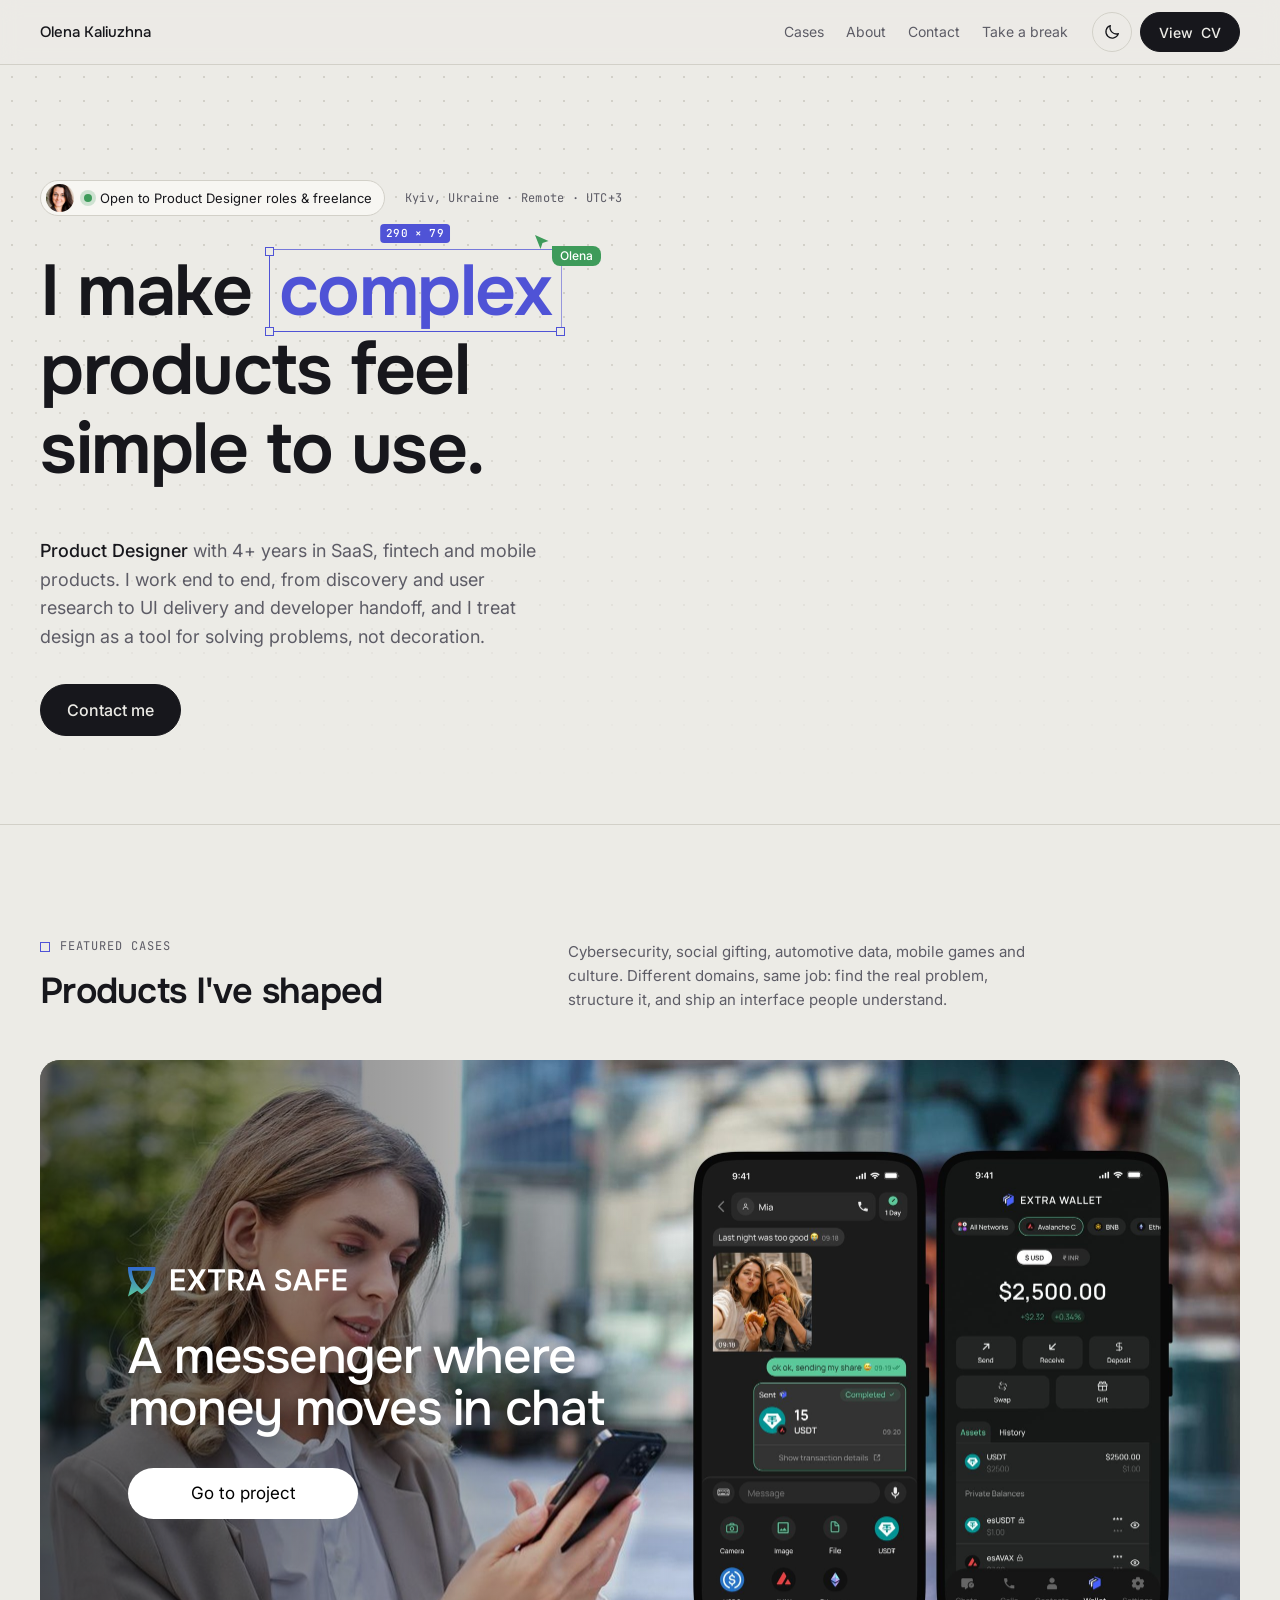
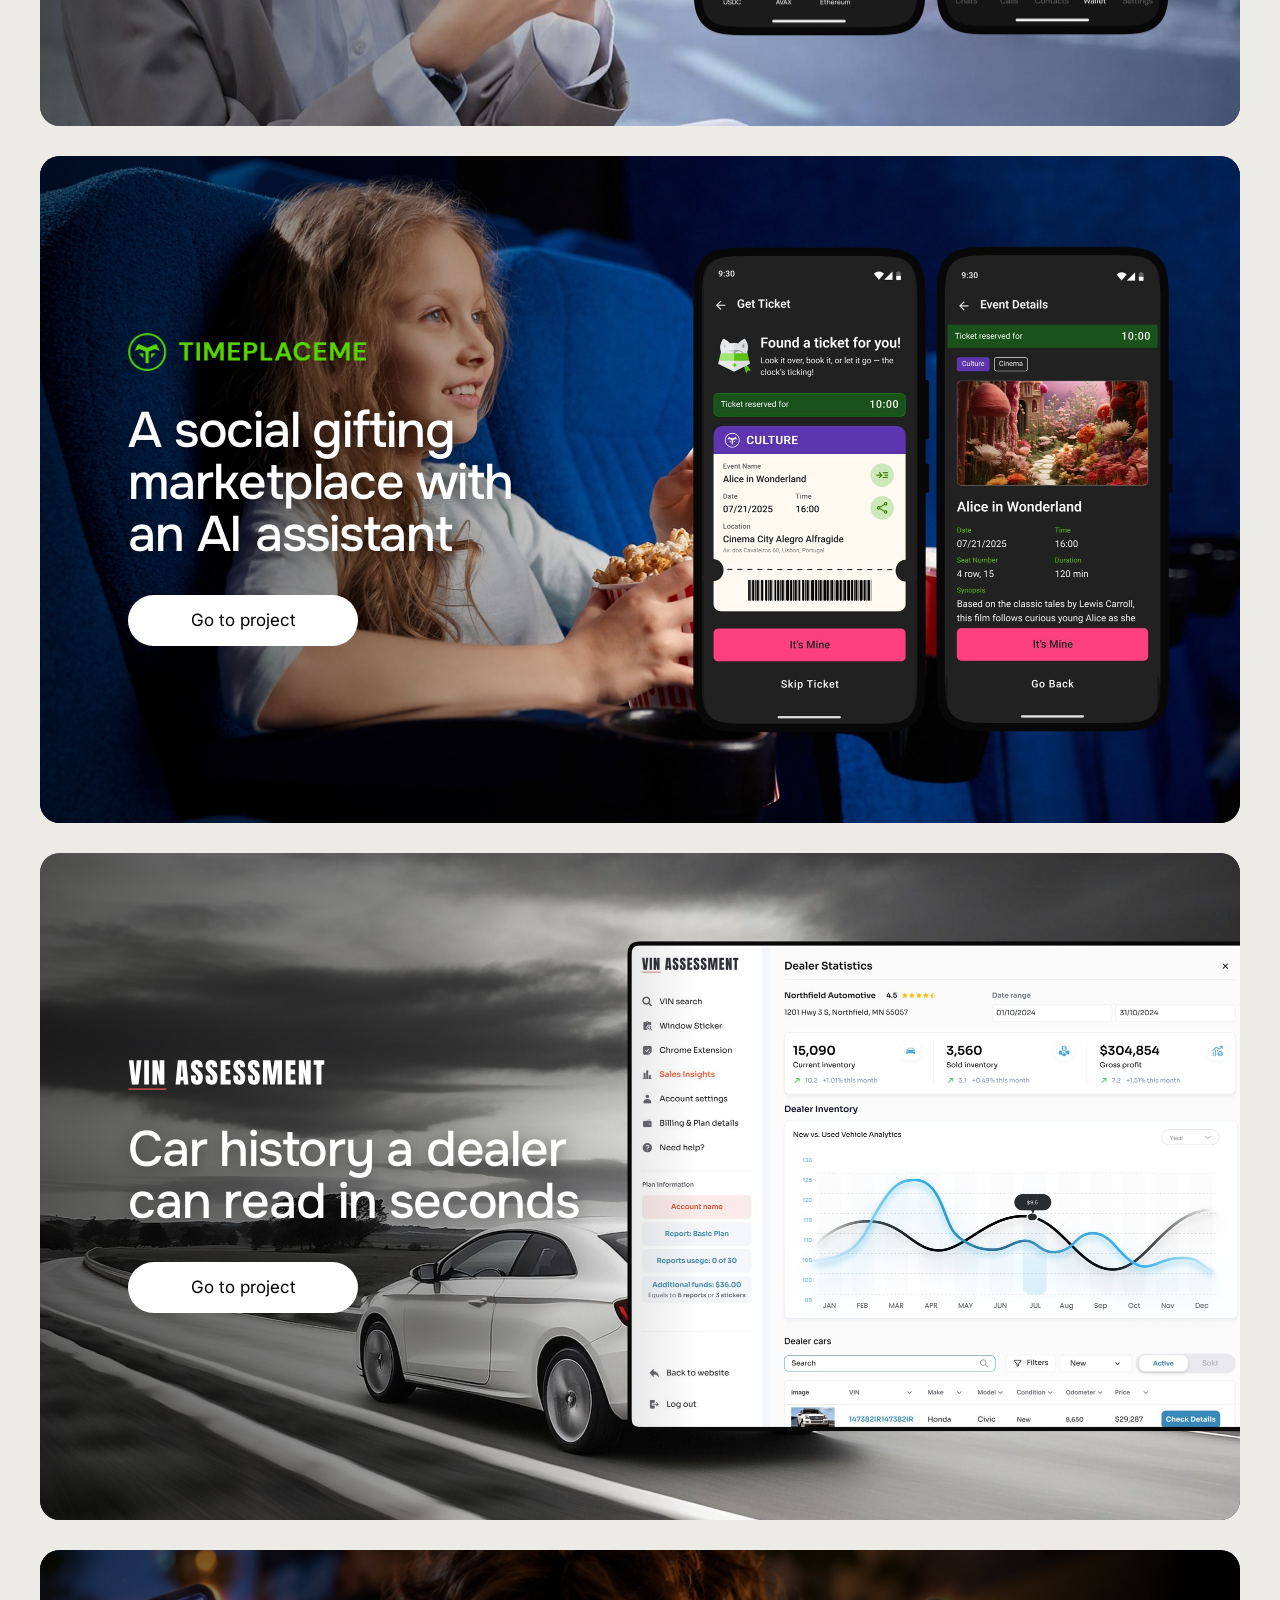
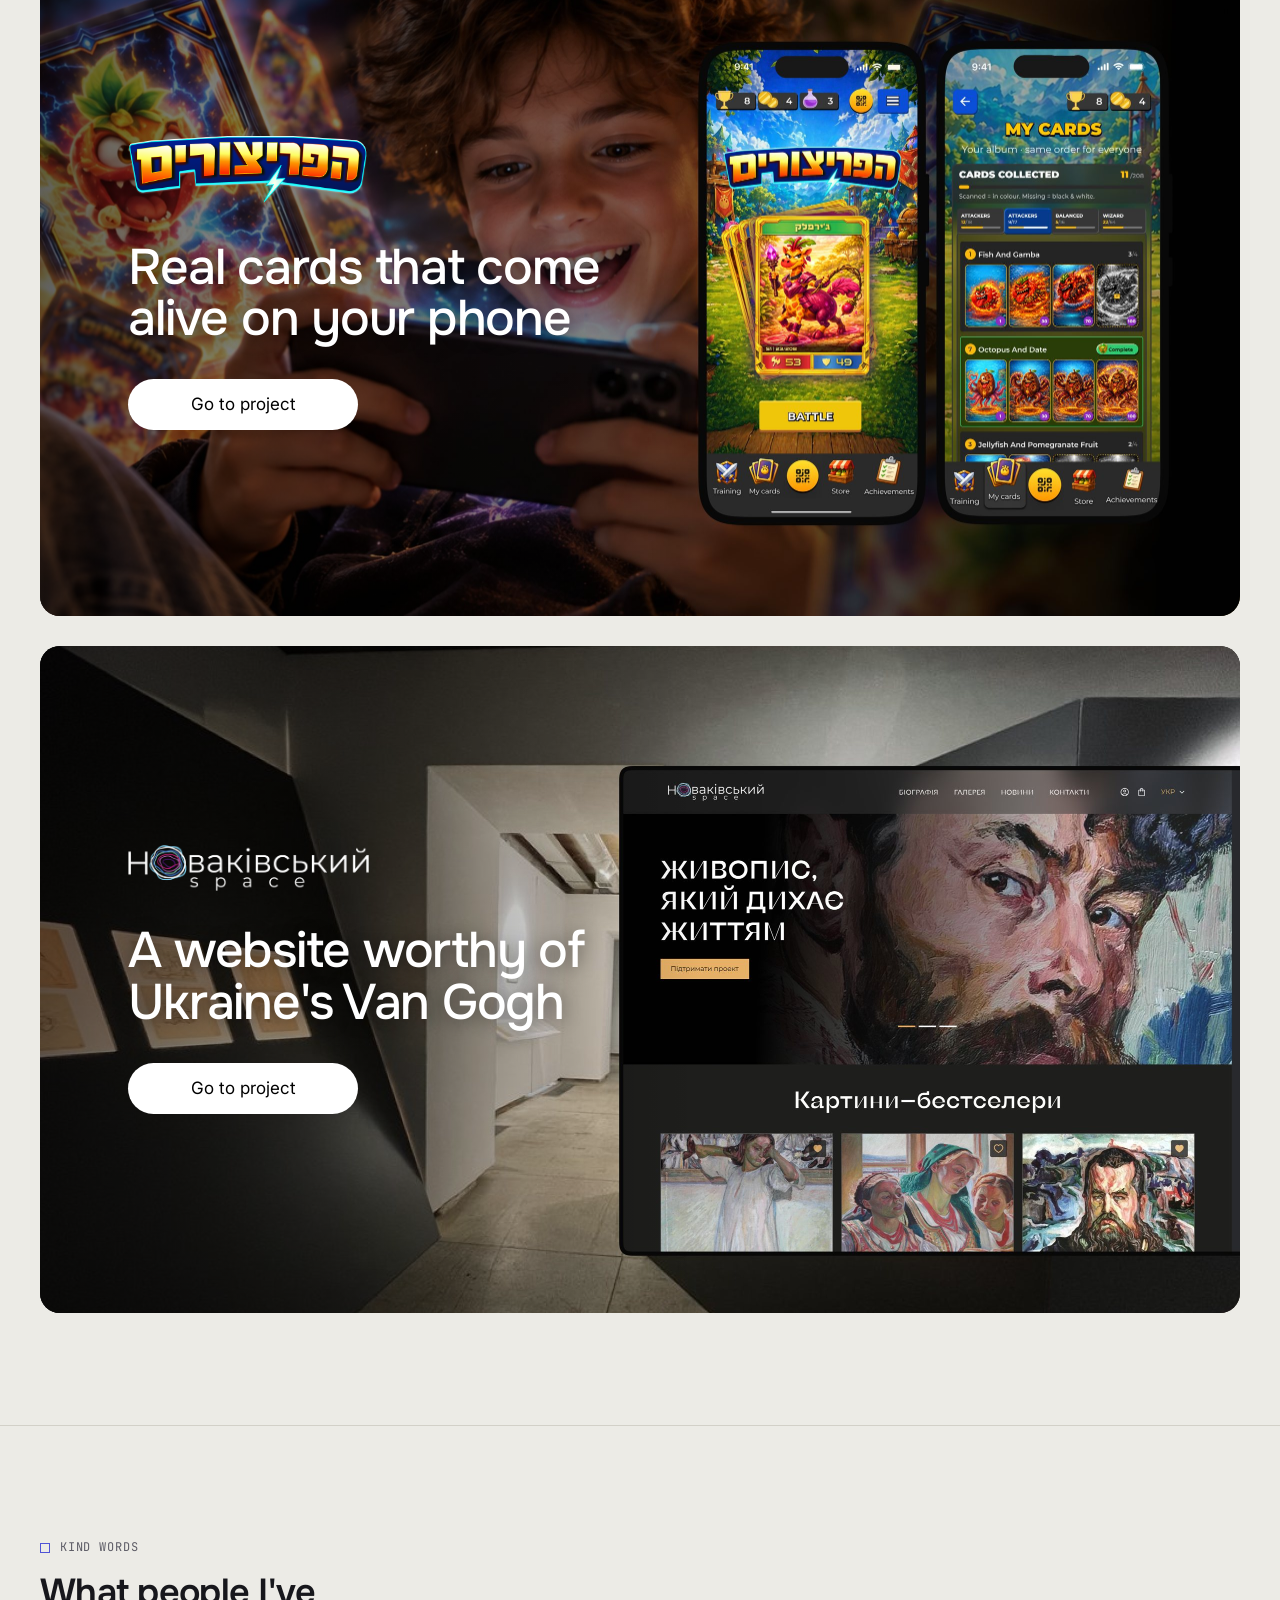
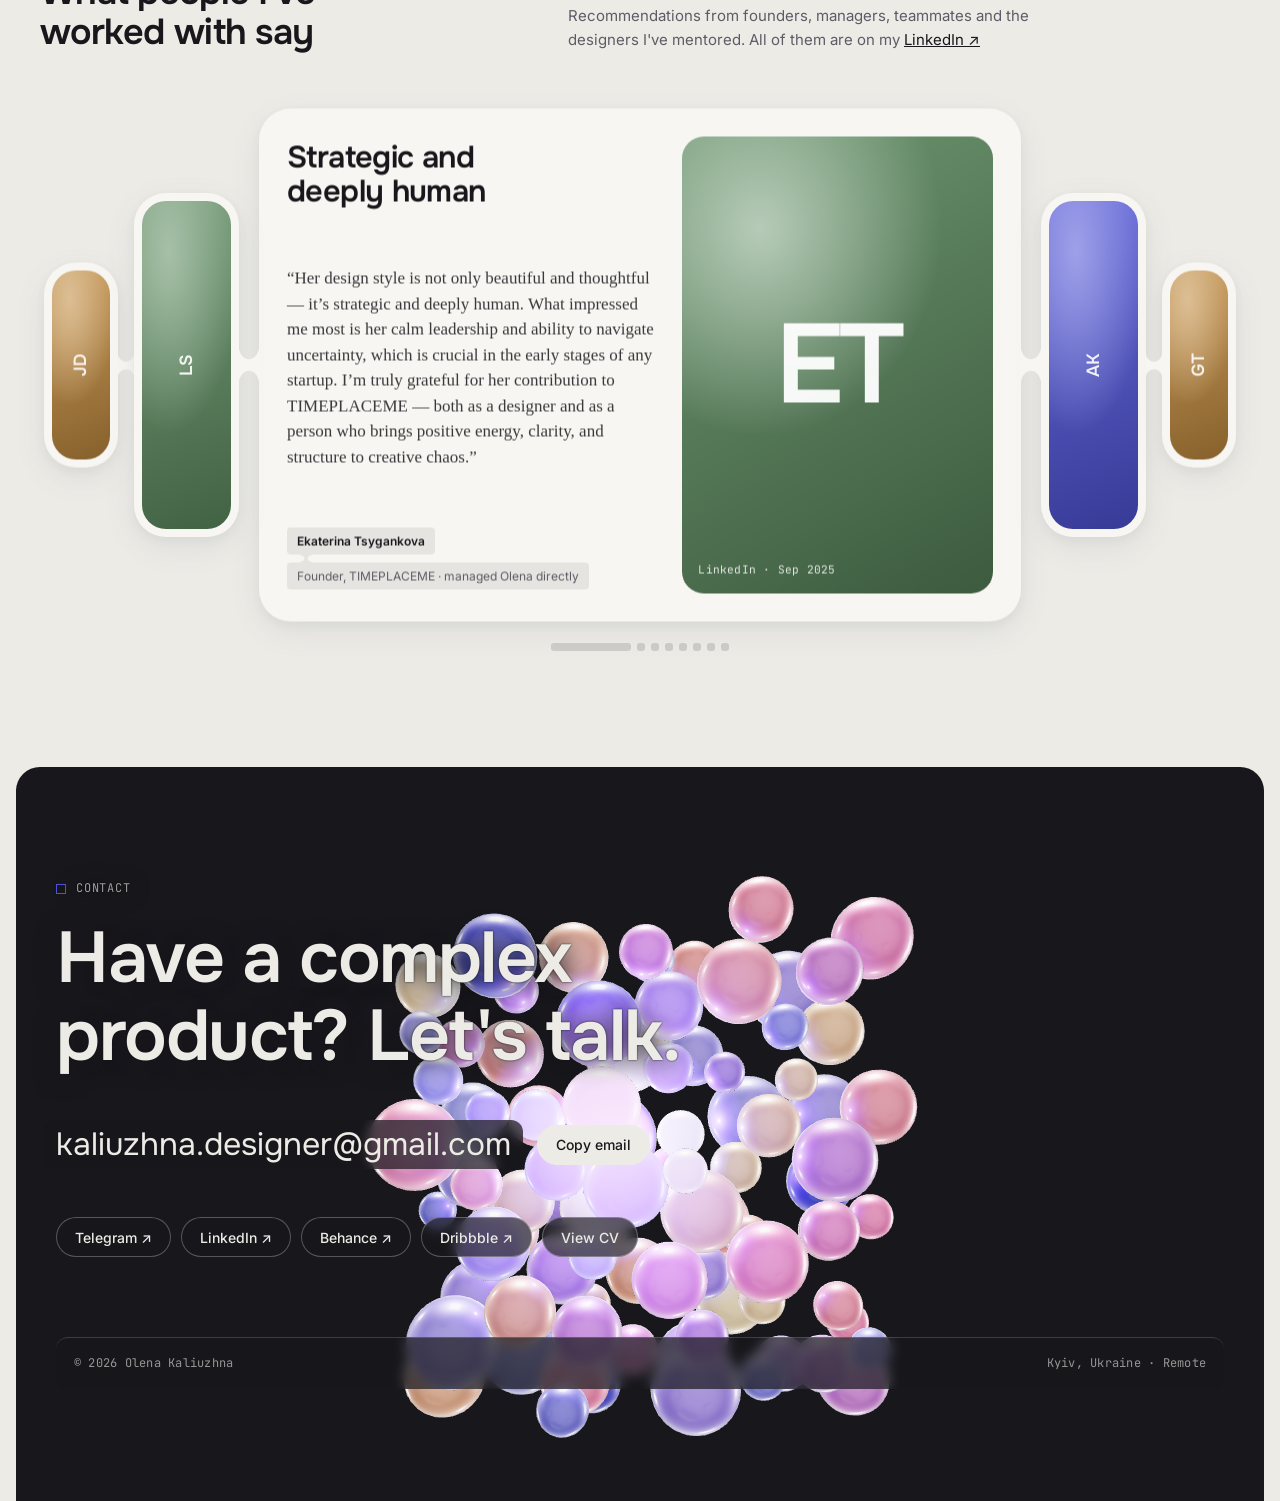
==== index.html @ 94150a2d "Add files via upload" ====
<!doctype html>
<html lang="en">
<head>
<meta charset="utf-8">
<meta name="viewport" content="width=device-width, initial-scale=1, viewport-fit=cover">
<title>Olena Kaliuzhna</title>
<meta name="description" content="Olena Kaliuzhna — Product Designer. SaaS, B2B and AI-driven products. Kyiv / Remote.">
<link rel="preconnect" href="https://fonts.googleapis.com">
<link rel="preconnect" href="https://fonts.gstatic.com" crossorigin>
<link rel="stylesheet" href="https://fonts.googleapis.com/css2?family=Inter:wght@400;500;600&family=Onest:wght@500;600&family=JetBrains+Mono:wght@400;500&display=swap">
<link rel="stylesheet" href="styles.css?v=202610050703">
<script>try{var t=localStorage.getItem('ok-theme');if(t)document.documentElement.setAttribute('data-theme',t);}catch(e){}</script>
</head>
<body>
<header class="nav">
  <div class="wrap">
    <a class="brand" href="#top">Olena Kaliuzhna</a>
    <nav class="nav-links" aria-label="Pages"><a href="cases.html">Cases</a><a href="about.html">About</a><a href="contact.html">Contact</a><a href="break.html">Take a break</a></nav>
    <div class="nav-actions">
      <button class="btn ghost icon-btn theme-btn" id="theme" type="button" aria-label="Switch colour theme">
        <svg class="i-moon" viewBox="0 0 24 24" fill="none" stroke="currentColor" stroke-width="1.7" stroke-linecap="round" stroke-linejoin="round" aria-hidden="true"><path d="M20.5 14.2A8.5 8.5 0 0 1 9.8 3.5a8.5 8.5 0 1 0 10.7 10.7z"/></svg>
        <svg class="i-sun" viewBox="0 0 24 24" fill="none" stroke="currentColor" stroke-width="1.7" stroke-linecap="round" aria-hidden="true"><circle cx="12" cy="12" r="4.2"/><path d="M12 2.5v2M12 19.5v2M2.5 12h2M19.5 12h2M5.3 5.3l1.4 1.4M17.3 17.3l1.4 1.4M5.3 18.7l1.4-1.4M17.3 6.7l1.4-1.4"/></svg>
      </button>
      <button class="btn" type="button" data-cv><span class="cv-label">View</span> CV</button>
    </div>
  </div>
</header>

<main id="top">
  <section class="hero">
    <div class="hero-grid"></div>
    <div class="wrap">
      <div class="hero-meta">
        <span class="status"><img class="ava" src="avatar.jpg" alt="" width="28" height="28"><i></i>Open to Product Designer roles &amp; freelance</span>
        <span class="mono" style="color:var(--muted)">Kyiv, Ukraine · Remote · UTC+3</span>
      </div>
      <h1>I make <span class="sel">complex<span class="box" aria-hidden="true"></span><span class="h" aria-hidden="true"></span><span class="h" aria-hidden="true"></span><span class="h" aria-hidden="true"></span><span class="h" aria-hidden="true"></span><span class="dim" id="dim" aria-hidden="true">320 × 72</span><span class="cursor" aria-hidden="true"><svg viewBox="0 0 16 16"><path d="M1 1l5.5 14 2-6 6-2z"/></svg><span>Olena</span></span></span> products feel simple to use.</h1>
      <div class="hero-lede">
        <p><strong>Product Designer</strong> with 4+ years in SaaS, fintech and mobile products. I work end to end, from discovery and user research to UI delivery and developer handoff, and I treat design as a tool for solving problems, not decoration.</p>
        <div class="hero-cta">
          <button class="btn btn-lg" type="button" data-cc aria-haspopup="dialog" aria-controls="cc">Contact me</button>
        </div>
      </div>
    </div>
  </section>

  <section id="work">
    <div class="wrap">
      <div class="sec-head">
        <div><div class="eyebrow">Featured cases</div><h2 style="margin-top:16px">Products I've shaped</h2></div>
        <p>Cybersecurity, social gifting, automotive data, mobile games and culture. Different domains, same job: find the real problem, structure it, and ship an interface people understand.</p>
      </div>

      <div class="work-grid">
<!--CARDS-->
        <a class="proj" href="case-extra-safe.html" style="--tint:#3169CF" aria-label="Extra Safe: A messenger where money moves in chat. Go to project">
          <div class="proj-bg"><img src="extra-safe-card-bg.jpg" alt="" loading="lazy" width="2400" height="1334"></div>
          <div class="proj-in">
            <div class="proj-logo"><svg viewBox="0 0 124 17" fill="currentColor" xmlns="http://www.w3.org/2000/svg" role="img" aria-label="Extra Safe"><defs><linearGradient id="es-g" x1="7.774" x2="7.774" y1="0" y2="16.747" gradientUnits="userSpaceOnUse"><stop stop-color="#3169CF"/><stop offset="1" stop-color="#5AC59C"/></linearGradient></defs><path fill="url(#es-g)" d="m0 0 .016 1.098c.03 1.784.366 4.853 1.994 8.008-.32 1.23-.647 2.453-.966 3.684Q.528 14.762 0 16.747q2.619-1.661 5.25-3.31c.779.74 1.636 1.402 2.524 1.994 1.472-.974 2.858-2.166 3.949-3.521 3.217-4.004 3.77-8.483 3.809-10.804l.015-1.098H0zm10.04 10.547c-.389.483-.84.919-1.285 1.347-.32.273-.646.538-.966.81-.335-.272-.67-.537-1.005-.81-.444-.428-.895-.864-1.285-1.347C3.124 7.595 2.407 4.33 2.22 2.157h11.092c-.18 2.174-.896 5.438-3.272 8.39"/><path d="M24.338 13.36V1.297h7.844V3.13h-5.66v3.274h5.254v1.832h-5.253v3.292h5.707v1.831zM36.237 1.298l2.656 4.417h.094l2.668-4.417h2.491l-3.716 6.03 3.775 6.031h-2.532l-2.686-4.387h-.094l-2.685 4.387h-2.52l3.81-6.03-3.764-6.03zM45.332 3.13V1.298h9.622V3.13h-3.727v10.23h-2.168V3.13zM56.81 13.36V1.297h4.522q1.39 0 2.332.483.95.483 1.432 1.355.488.865.488 2.02 0 1.16-.494 2.014-.489.848-1.443 1.313-.954.46-2.344.46h-3.221V7.127h2.926q.813 0 1.331-.223.519-.23.766-.666.253-.441.253-1.083t-.253-1.096a1.6 1.6 0 0 0-.771-.695q-.52-.24-1.337-.241h-2.003v10.235zm6.23-5.466 2.986 5.465h-2.438l-2.933-5.465zM69.144 13.36h-2.332l4.246-12.062h2.698l4.252 12.061h-2.332l-3.222-9.587h-.094zm.077-4.73h6.36v1.755h-6.36zM90.265 4.614q-.083-.772-.695-1.202-.606-.43-1.579-.43-.683 0-1.172.207-.489.206-.748.56a1.36 1.36 0 0 0-.265.806q0 .377.171.654.177.276.477.47.3.189.666.319.365.13.736.218l1.13.282q.684.16 1.314.43.636.271 1.136.683.507.412.801.996.295.582.295 1.366 0 1.06-.542 1.867-.541.801-1.566 1.254-1.02.448-2.468.448-1.407 0-2.444-.436-1.03-.435-1.614-1.272-.578-.837-.624-2.038h2.15q.046.63.388 1.049.341.417.89.624.553.206 1.236.206.712 0 1.249-.212.542-.218.848-.6a1.45 1.45 0 0 0 .312-.908q-.006-.471-.277-.777-.27-.312-.76-.518a7.3 7.3 0 0 0-1.13-.377l-1.373-.354q-1.49-.383-2.355-1.16-.86-.783-.86-2.079 0-1.065.577-1.867.584-.8 1.584-1.242 1.002-.448 2.268-.448 1.283 0 2.25.448.971.442 1.525 1.23.554.785.57 1.803zM95.834 13.36h-2.332l4.246-12.062h2.697l4.252 12.061h-2.332l-3.221-9.587h-.094zm.077-4.73h6.36v1.755h-6.36zM106.286 13.36V1.297h7.727V3.13h-5.542v3.274h5.012v1.832h-5.012v5.123zM116.003 13.36V1.297h7.845V3.13h-5.66v3.274h5.253v1.832h-5.253v3.292h5.707v1.831z"/></svg></div>
            <h3>A messenger where money moves in chat</h3>
            <span class="proj-btn">Go to project</span>
          </div>
        </a>
        <a class="proj" href="case-timeplaceme.html" style="--tint:#8BC34A" aria-label="TIMEPLACEME, Inc: A social gifting marketplace with an AI assistant. Go to project">
          <div class="proj-bg"><img src="tpm-card-bg-v2.jpg" alt="" loading="lazy" width="2400" height="1334"></div>
          <div class="proj-in">
            <div class="proj-logo"><img src="timeplaceme.png" alt="TIMEPLACEME, Inc" class="proj-logo-img"></div>
            <h3>A social gifting marketplace with an AI assistant</h3>
            <span class="proj-btn">Go to project</span>
          </div>
        </a>
        <a class="proj" href="case-vinassessment.html" style="--tint:#EA5557" aria-label="VinAssessment: Car history a dealer can read in seconds. Go to project">
          <div class="proj-bg"><img src="vin-card-bg.jpg" alt="" loading="lazy" width="2400" height="1334"></div>
          <div class="proj-in">
            <div class="proj-logo"><svg viewBox="0 0 223 34" fill="currentColor" xmlns="http://www.w3.org/2000/svg" role="img" aria-label="VinAssessment"><path d="M1 33L43 33" stroke="#EA5557" stroke-width="1.5" stroke-linecap="round" fill="none"/><path d="M4.4 27.8L1 0.2H6.2L8.3 19L10 0.2H15.3L11.9 27.8H4.4Z"/><path d="M18.4 27.8V0.3H23.7V27.8H18.4Z"/><path d="M27.7 27.8V0.3H33.3L35.8 13.4V0.3H41.2V27.8H35.8L33 14V27.8H27.7Z"/><path d="M53.9 27.8L56.5 0.3H65.9L68.5 27.8H63.3L62.9 23.3H59.6L59.2 27.8H53.9ZM59.9 18.9H62.4L61.2 4.9H61L59.9 18.9Z"/><path d="M78.4 28C75.9 28 74.1 27.4 73 26.1C71.9 24.9 71.3 22.9 71.3 20.2V17.5H76.8V20.9C76.8 21.5 76.9 22 77.1 22.4C77.3 22.8 77.6 22.9 78.1 22.9C78.6 22.9 78.9 22.8 79.1 22.5C79.3 22.2 79.4 21.7 79.4 21.1C79.4 20.2 79.3 19.5 79.2 19C79 18.4 78.7 17.8 78.3 17.3C77.9 16.8 77.3 16.2 76.6 15.5L74.1 13.2C72.3 11.4 71.3 9.4 71.3 7.2C71.3 4.9 71.9 3.1 73 1.8C74.1 0.6 75.6 0 77.7 0C80.2 0 82 0.7 83.1 2C84.1 3.4 84.7 5.4 84.7 8.1H79.1V6.3C79.1 5.9 79 5.6 78.7 5.4C78.5 5.2 78.2 5.1 77.9 5.1C77.4 5.1 77.1 5.2 76.9 5.4C76.7 5.7 76.6 6 76.6 6.4C76.6 6.8 76.7 7.2 76.9 7.6C77.1 8.1 77.5 8.6 78.2 9.2L81.3 12.2C82 12.8 82.6 13.5 83.1 14.1C83.6 14.8 84 15.6 84.4 16.5C84.7 17.4 84.8 18.5 84.8 19.7C84.8 22.3 84.4 24.3 83.4 25.8C82.5 27.3 80.8 28 78.4 28Z"/><path d="M95 28C92.5 28 90.7 27.4 89.5 26.1C88.4 24.9 87.9 22.9 87.9 20.2V17.5H93.3V20.9C93.3 21.5 93.4 22 93.6 22.4C93.8 22.8 94.1 22.9 94.6 22.9C95.1 22.9 95.5 22.8 95.7 22.5C95.9 22.2 96 21.7 96 21.1C96 20.2 95.9 19.5 95.7 19C95.5 18.4 95.2 17.8 94.8 17.3C94.4 16.8 93.9 16.2 93.1 15.5L90.7 13.2C88.8 11.4 87.9 9.4 87.9 7.2C87.9 4.9 88.4 3.1 89.5 1.8C90.6 0.6 92.2 0 94.2 0C96.8 0 98.6 0.7 99.6 2C100.7 3.4 101.2 5.4 101.2 8.1H95.6V6.3C95.6 5.9 95.5 5.6 95.3 5.4C95.1 5.2 94.8 5.1 94.4 5.1C94 5.1 93.7 5.2 93.5 5.4C93.3 5.7 93.2 6 93.2 6.4C93.2 6.8 93.3 7.2 93.5 7.6C93.7 8.1 94.1 8.6 94.7 9.2L97.9 12.2C98.5 12.8 99.1 13.5 99.6 14.1C100.2 14.8 100.6 15.6 100.9 16.5C101.2 17.4 101.4 18.5 101.4 19.7C101.4 22.3 100.9 24.3 100 25.8C99 27.3 97.3 28 95 28Z"/><path d="M105 27.8V0.3H116V5.6H110.6V10.9H115.8V16.1H110.6V22.4H116.4V27.8H105Z"/><path d="M126.5 28C124 28 122.1 27.4 121 26.1C119.9 24.9 119.4 22.9 119.4 20.2V17.5H124.8V20.9C124.8 21.5 124.9 22 125.1 22.4C125.3 22.8 125.6 22.9 126.1 22.9C126.6 22.9 127 22.8 127.1 22.5C127.3 22.2 127.4 21.7 127.4 21.1C127.4 20.2 127.4 19.5 127.2 19C127 18.4 126.7 17.8 126.3 17.3C125.9 16.8 125.3 16.2 124.6 15.5L122.1 13.2C120.3 11.4 119.4 9.4 119.4 7.2C119.4 4.9 119.9 3.1 121 1.8C122.1 0.6 123.7 0 125.7 0C128.3 0 130 0.7 131.1 2C132.2 3.4 132.7 5.4 132.7 8.1H127.1V6.3C127.1 5.9 127 5.6 126.8 5.4C126.6 5.2 126.3 5.1 125.9 5.1C125.5 5.1 125.1 5.2 124.9 5.4C124.7 5.7 124.6 6 124.6 6.4C124.6 6.8 124.7 7.2 125 7.6C125.2 8.1 125.6 8.6 126.2 9.2L129.4 12.2C130 12.8 130.6 13.5 131.1 14.1C131.6 14.8 132.1 15.6 132.4 16.5C132.7 17.4 132.9 18.5 132.9 19.7C132.9 22.3 132.4 24.3 131.4 25.8C130.5 27.3 128.8 28 126.5 28Z"/><path d="M143 28C140.5 28 138.7 27.4 137.6 26.1C136.5 24.9 135.9 22.9 135.9 20.2V17.5H141.4V20.9C141.4 21.5 141.4 22 141.6 22.4C141.8 22.8 142.2 22.9 142.7 22.9C143.2 22.9 143.5 22.8 143.7 22.5C143.9 22.2 144 21.7 144 21.1C144 20.2 143.9 19.5 143.7 19C143.6 18.4 143.3 17.8 142.9 17.3C142.4 16.8 141.9 16.2 141.2 15.5L138.7 13.2C136.8 11.4 135.9 9.4 135.9 7.2C135.9 4.9 136.5 3.1 137.5 1.8C138.6 0.6 140.2 0 142.3 0C144.8 0 146.6 0.7 147.6 2C148.7 3.4 149.2 5.4 149.2 8.1H143.6V6.3C143.6 5.9 143.5 5.6 143.3 5.4C143.1 5.2 142.8 5.1 142.4 5.1C142 5.1 141.7 5.2 141.5 5.4C141.3 5.7 141.2 6 141.2 6.4C141.2 6.8 141.3 7.2 141.5 7.6C141.7 8.1 142.1 8.6 142.7 9.2L145.9 12.2C146.5 12.8 147.1 13.5 147.7 14.1C148.2 14.8 148.6 15.6 148.9 16.5C149.3 17.4 149.4 18.5 149.4 19.7C149.4 22.3 148.9 24.3 148 25.8C147 27.3 145.4 28 143 28Z"/><path d="M153 27.8V0.3H161.4L163.7 17L166 0.3H174.5V27.8H169.4V7.9L166.3 27.8H161.3L158 7.9V27.8H153Z"/><path d="M178.7 27.8V0.3H189.7V5.6H184.3V10.9H189.4V16.1H184.3V22.4H190V27.8H178.7Z"/><path d="M193.6 27.8V0.3H199.3L201.8 13.4V0.3H207.1V27.8H201.7L199 14V27.8H193.6Z"/><path d="M213.7 27.8V5.5H210.4V0.3H222.4V5.5H219.2V27.8H213.7Z"/></svg></div>
            <h3>Car history a dealer can read in seconds</h3>
            <span class="proj-btn">Go to project</span>
          </div>
        </a>
        <a class="proj" href="case-fruit-fight.html" style="--tint:#F5B800" aria-label="Fruit Fight: Real cards that come alive on your phone. Go to project">
          <div class="proj-bg"><img src="ff-card-bg-v2.jpg" alt="" loading="lazy" width="2400" height="1334"></div>
          <div class="proj-in">
            <div class="proj-logo"><img src="fruit-fight.png" alt="Fruit Fight" class="proj-logo-img"></div>
            <h3>Real cards that come alive on your phone</h3>
            <span class="proj-btn">Go to project</span>
          </div>
        </a>
        <a class="proj" href="case-novakivsky.html" style="--tint:#B08D57" aria-label="Novakivsky Art Gallery: A website worthy of Ukraine&#x27;s Van Gogh. Go to project">
          <div class="proj-bg"><img src="nv-card-bg.jpg" alt="" loading="lazy" width="2400" height="1334"></div>
          <div class="proj-in">
            <div class="proj-logo"><img src="novakivsky.png" alt="Novakivsky Art Gallery" class="proj-logo-img"></div>
            <h3>A website worthy of Ukraine&#x27;s Van Gogh</h3>
            <span class="proj-btn">Go to project</span>
          </div>
        </a>
        <!--/CARDS-->
      </div>
    </div>
  </section>

  <section id="kind-words" class="tm-section">
    <div class="wrap">
      <div class="sec-head">
        <div><div class="eyebrow">Kind words</div><h2 style="margin-top:16px">What people I've worked with say</h2></div>
        <p>Recommendations from founders, managers, teammates and the designers I've mentored. All of them are on my <a href="https://www.linkedin.com/in/kaliuzhnaolena/details/recommendations/" target="_blank" rel="noopener">LinkedIn ↗</a></p>
      </div>
    </div>
    <div class="tm" role="region" aria-roledescription="carousel" aria-label="Recommendations" tabindex="0">
      <div class="tm-stage" aria-live="polite">
        <div class="tm-card tone-sage" data-i="0" role="group" aria-roledescription="slide" aria-label="1 of 8: Ekaterina Tsygankova">
          <svg class="tm-neck" viewBox="0 0 20 37.3338" preserveAspectRatio="none" aria-hidden="true"><path d="M0 0C0 0 1.2422 13.5759 10 13.5759C18.7578 13.5759 20 0 20 0V37.3338C20 37.3338 18.7578 23.7578 10 23.7578C1.2422 23.7578 0 37.3338 0 37.3338V0Z"/></svg>
          <div class="tm-clip">
            <div class="tm-peek" aria-hidden="true"><span>ET</span></div>
            <div class="tm-full">
              <div class="tm-text">
                <h3>Strategic and deeply human</h3>
                <blockquote><p>“Her design style is not only beautiful and thoughtful — it’s strategic and deeply human. What impressed me most is her calm leadership and ability to navigate uncertainty, which is crucial in the early stages of any startup. I’m truly grateful for her contribution to TIMEPLACEME — both as a designer and as a person who brings positive energy, clarity, and structure to creative chaos.”</p></blockquote>
                <div class="tm-who"><span class="tm-pill tm-name">Ekaterina Tsygankova</span><svg class="tm-link" viewBox="0 -2 14 12" aria-hidden="true"><path d="M0 -2 V0 C0 0 5.09091 0.49688 5.09091 4 C5.09091 7.50312 0 8 0 8 V10 H14 V8 C14 8 8.90909 7.50312 8.90909 4 C8.90909 0.49688 14 0 14 0 V-2 Z"/></svg><span class="tm-pill tm-role">Founder, TIMEPLACEME · managed Olena directly</span></div>
              </div>
              <div class="tm-photo" aria-hidden="true"><span class="tm-ini">ET</span><span class="tm-meta mono">LinkedIn · Sep 2025</span></div>
            </div>
          </div>
        </div>
        <div class="tm-card tone-accent" data-i="1" role="group" aria-roledescription="slide" aria-label="2 of 8: Andriy Kondzolko">
          <svg class="tm-neck" viewBox="0 0 20 37.3338" preserveAspectRatio="none" aria-hidden="true"><path d="M0 0C0 0 1.2422 13.5759 10 13.5759C18.7578 13.5759 20 0 20 0V37.3338C20 37.3338 18.7578 23.7578 10 23.7578C1.2422 23.7578 0 37.3338 0 37.3338V0Z"/></svg>
          <div class="tm-clip">
            <div class="tm-peek" aria-hidden="true"><span>AK</span></div>
            <div class="tm-full">
              <div class="tm-text">
                <h3>Effective solutions to every challenge</h3>
                <blockquote><p>“Throughout our collaboration, I never once felt that her lack of experience held us back — on the contrary, she always found effective solutions to every challenge we faced. Her mastery of Figma was impressive. She will not only elevate your project to a new level but also bring kindness, care, and genuine inspiration into your workflow.”</p></blockquote>
                <div class="tm-who"><span class="tm-pill tm-name">Andriy Kondzolko</span><svg class="tm-link" viewBox="0 -2 14 12" aria-hidden="true"><path d="M0 -2 V0 C0 0 5.09091 0.49688 5.09091 4 C5.09091 7.50312 0 8 0 8 V10 H14 V8 C14 8 8.90909 7.50312 8.90909 4 C8.90909 0.49688 14 0 14 0 V-2 Z"/></svg><span class="tm-pill tm-role">CTO, VinAssessment · managed Olena directly</span></div>
              </div>
              <div class="tm-photo" aria-hidden="true"><span class="tm-ini">AK</span><span class="tm-meta mono">LinkedIn · May 2025</span></div>
            </div>
          </div>
        </div>
        <div class="tm-card tone-sand" data-i="2" role="group" aria-roledescription="slide" aria-label="3 of 8: Giorgi Tediashvili">
          <svg class="tm-neck" viewBox="0 0 20 37.3338" preserveAspectRatio="none" aria-hidden="true"><path d="M0 0C0 0 1.2422 13.5759 10 13.5759C18.7578 13.5759 20 0 20 0V37.3338C20 37.3338 18.7578 23.7578 10 23.7578C1.2422 23.7578 0 37.3338 0 37.3338V0Z"/></svg>
          <div class="tm-clip">
            <div class="tm-peek" aria-hidden="true"><span>GT</span></div>
            <div class="tm-full">
              <div class="tm-text">
                <h3>Creativity, structure and reliability</h3>
                <blockquote><p>“Lena is one of those rare professionals who combines creativity, structure, and reliability in her work. What stands out most is her ability to approach tasks from a product perspective, focusing not only on visuals but also on usability and real user needs.”</p></blockquote>
                <div class="tm-who"><span class="tm-pill tm-name">Giorgi Tediashvili</span><svg class="tm-link" viewBox="0 -2 14 12" aria-hidden="true"><path d="M0 -2 V0 C0 0 5.09091 0.49688 5.09091 4 C5.09091 7.50312 0 8 0 8 V10 H14 V8 C14 8 8.90909 7.50312 8.90909 4 C8.90909 0.49688 14 0 14 0 V-2 Z"/></svg><span class="tm-pill tm-role">Marketing Communications · same team</span></div>
              </div>
              <div class="tm-photo" aria-hidden="true"><span class="tm-ini">GT</span><span class="tm-meta mono">LinkedIn · Apr 2026</span></div>
            </div>
          </div>
        </div>
        <div class="tm-card tone-rose" data-i="3" role="group" aria-roledescription="slide" aria-label="4 of 8: Iryna Shovkun">
          <svg class="tm-neck" viewBox="0 0 20 37.3338" preserveAspectRatio="none" aria-hidden="true"><path d="M0 0C0 0 1.2422 13.5759 10 13.5759C18.7578 13.5759 20 0 20 0V37.3338C20 37.3338 18.7578 23.7578 10 23.7578C1.2422 23.7578 0 37.3338 0 37.3338V0Z"/></svg>
          <div class="tm-clip">
            <div class="tm-peek" aria-hidden="true"><span>IS</span></div>
            <div class="tm-full">
              <div class="tm-text">
                <h3>Visually appealing and highly functional</h3>
                <blockquote><p>“Lena has strong technical skills, creates precise prototypes, and selects references that align perfectly with the project’s needs. The designs she delivers are not only visually appealing but also highly functional, driving real improvements in conversion rates.”</p></blockquote>
                <div class="tm-who"><span class="tm-pill tm-name">Iryna Shovkun</span><svg class="tm-link" viewBox="0 -2 14 12" aria-hidden="true"><path d="M0 -2 V0 C0 0 5.09091 0.49688 5.09091 4 C5.09091 7.50312 0 8 0 8 V10 H14 V8 C14 8 8.90909 7.50312 8.90909 4 C8.90909 0.49688 14 0 14 0 V-2 Z"/></svg><span class="tm-pill tm-role">Senior Project Manager · managed Olena directly</span></div>
              </div>
              <div class="tm-photo" aria-hidden="true"><span class="tm-ini">IS</span><span class="tm-meta mono">LinkedIn · Oct 2024</span></div>
            </div>
          </div>
        </div>
        <div class="tm-card tone-sky" data-i="4" role="group" aria-roledescription="slide" aria-label="5 of 8: Alina Sokur">
          <svg class="tm-neck" viewBox="0 0 20 37.3338" preserveAspectRatio="none" aria-hidden="true"><path d="M0 0C0 0 1.2422 13.5759 10 13.5759C18.7578 13.5759 20 0 20 0V37.3338C20 37.3338 18.7578 23.7578 10 23.7578C1.2422 23.7578 0 37.3338 0 37.3338V0Z"/></svg>
          <div class="tm-clip">
            <div class="tm-peek" aria-hidden="true"><span>AS</span></div>
            <div class="tm-full">
              <div class="tm-text">
                <h3>Fresh ideas and a creative approach</h3>
                <blockquote><p>“She’s an incredible UI/UX specialist who always brings fresh ideas and a creative approach to her work. I really appreciate how attentive she is to details and always tries to understand the needs of users. Her responsibility and organisation are truly impressive.”</p></blockquote>
                <div class="tm-who"><span class="tm-pill tm-name">Alina Sokur</span><svg class="tm-link" viewBox="0 -2 14 12" aria-hidden="true"><path d="M0 -2 V0 C0 0 5.09091 0.49688 5.09091 4 C5.09091 7.50312 0 8 0 8 V10 H14 V8 C14 8 8.90909 7.50312 8.90909 4 C8.90909 0.49688 14 0 14 0 V-2 Z"/></svg><span class="tm-pill tm-role">Product / Project Manager · same team</span></div>
              </div>
              <div class="tm-photo" aria-hidden="true"><span class="tm-ini">AS</span><span class="tm-meta mono">LinkedIn · Oct 2024</span></div>
            </div>
          </div>
        </div>
        <div class="tm-card tone-accent" data-i="5" role="group" aria-roledescription="slide" aria-label="6 of 8: Yuliia Bohuslavska">
          <svg class="tm-neck" viewBox="0 0 20 37.3338" preserveAspectRatio="none" aria-hidden="true"><path d="M0 0C0 0 1.2422 13.5759 10 13.5759C18.7578 13.5759 20 0 20 0V37.3338C20 37.3338 18.7578 23.7578 10 23.7578C1.2422 23.7578 0 37.3338 0 37.3338V0Z"/></svg>
          <div class="tm-clip">
            <div class="tm-peek" aria-hidden="true"><span>YB</span></div>
            <div class="tm-full">
              <div class="tm-text">
                <h3>Complex concepts, made simple</h3>
                <blockquote><p>“Her deep involvement in every task, sense of responsibility, and ability to explain complex concepts in a simple, accessible way made a huge difference in my learning experience. Her thoughtful guidance, clarity, and structured feedback helped me move forward with confidence.”</p></blockquote>
                <div class="tm-who"><span class="tm-pill tm-name">Yuliia Bohuslavska</span><svg class="tm-link" viewBox="0 -2 14 12" aria-hidden="true"><path d="M0 -2 V0 C0 0 5.09091 0.49688 5.09091 4 C5.09091 7.50312 0 8 0 8 V10 H14 V8 C14 8 8.90909 7.50312 8.90909 4 C8.90909 0.49688 14 0 14 0 V-2 Z"/></svg><span class="tm-pill tm-role">Inclusive UX/UI Designer · mentee</span></div>
              </div>
              <div class="tm-photo" aria-hidden="true"><span class="tm-ini">YB</span><span class="tm-meta mono">LinkedIn · Jul 2025</span></div>
            </div>
          </div>
        </div>
        <div class="tm-card tone-sand" data-i="6" role="group" aria-roledescription="slide" aria-label="7 of 8: Julia Derevianko">
          <svg class="tm-neck" viewBox="0 0 20 37.3338" preserveAspectRatio="none" aria-hidden="true"><path d="M0 0C0 0 1.2422 13.5759 10 13.5759C18.7578 13.5759 20 0 20 0V37.3338C20 37.3338 18.7578 23.7578 10 23.7578C1.2422 23.7578 0 37.3338 0 37.3338V0Z"/></svg>
          <div class="tm-clip">
            <div class="tm-peek" aria-hidden="true"><span>JD</span></div>
            <div class="tm-full">
              <div class="tm-text">
                <h3>Precision, innovation and a proactive team player</h3>
                <blockquote><p>“Her designs aren’t just eye-catching but showcasing functional prowess, thanks to her careful research and empathy for what users need. Olena actively contributes to the success of other students by providing constructive feedback and tirelessly assisting those in need.”</p></blockquote>
                <div class="tm-who"><span class="tm-pill tm-name">Julia Derevianko</span><svg class="tm-link" viewBox="0 -2 14 12" aria-hidden="true"><path d="M0 -2 V0 C0 0 5.09091 0.49688 5.09091 4 C5.09091 7.50312 0 8 0 8 V10 H14 V8 C14 8 8.90909 7.50312 8.90909 4 C8.90909 0.49688 14 0 14 0 V-2 Z"/></svg><span class="tm-pill tm-role">Product Designer · Olena’s teacher</span></div>
              </div>
              <div class="tm-photo" aria-hidden="true"><span class="tm-ini">JD</span><span class="tm-meta mono">LinkedIn · Dec 2023</span></div>
            </div>
          </div>
        </div>
        <div class="tm-card tone-sage" data-i="7" role="group" aria-roledescription="slide" aria-label="8 of 8: Liliia Sobko">
          <svg class="tm-neck" viewBox="0 0 20 37.3338" preserveAspectRatio="none" aria-hidden="true"><path d="M0 0C0 0 1.2422 13.5759 10 13.5759C18.7578 13.5759 20 0 20 0V37.3338C20 37.3338 18.7578 23.7578 10 23.7578C1.2422 23.7578 0 37.3338 0 37.3338V0Z"/></svg>
          <div class="tm-clip">
            <div class="tm-peek" aria-hidden="true"><span>LS</span></div>
            <div class="tm-full">
              <div class="tm-text">
                <h3>A powerful boost of inspiration</h3>
                <blockquote><p>“Olena is the mentor who greatly helped me advance in the field of UI/UX design. Thanks to her, I not only gained the necessary knowledge and skills in UI/UX design but also received a powerful boost of inspiration and confidence in my abilities.”</p></blockquote>
                <div class="tm-who"><span class="tm-pill tm-name">Liliia Sobko</span><svg class="tm-link" viewBox="0 -2 14 12" aria-hidden="true"><path d="M0 -2 V0 C0 0 5.09091 0.49688 5.09091 4 C5.09091 7.50312 0 8 0 8 V10 H14 V8 C14 8 8.90909 7.50312 8.90909 4 C8.90909 0.49688 14 0 14 0 V-2 Z"/></svg><span class="tm-pill tm-role">UI/UX Designer · mentee</span></div>
              </div>
              <div class="tm-photo" aria-hidden="true"><span class="tm-ini">LS</span><span class="tm-meta mono">LinkedIn · May 2024</span></div>
            </div>
          </div>
        </div>
      </div>
      <div class="tm-tabs" role="tablist" aria-label="Choose a recommendation"><button type="button" role="tab" class="tm-tab" data-i="0" aria-label="Recommendation 1: Ekaterina Tsygankova"><i></i></button><button type="button" role="tab" class="tm-tab" data-i="1" aria-label="Recommendation 2: Andriy Kondzolko"><i></i></button><button type="button" role="tab" class="tm-tab" data-i="2" aria-label="Recommendation 3: Giorgi Tediashvili"><i></i></button><button type="button" role="tab" class="tm-tab" data-i="3" aria-label="Recommendation 4: Iryna Shovkun"><i></i></button><button type="button" role="tab" class="tm-tab" data-i="4" aria-label="Recommendation 5: Alina Sokur"><i></i></button><button type="button" role="tab" class="tm-tab" data-i="5" aria-label="Recommendation 6: Yuliia Bohuslavska"><i></i></button><button type="button" role="tab" class="tm-tab" data-i="6" aria-label="Recommendation 7: Julia Derevianko"><i></i></button><button type="button" role="tab" class="tm-tab" data-i="7" aria-label="Recommendation 8: Liliia Sobko"><i></i></button></div>
    </div>
  </section>

  <section id="contact" class="contact">
    <div class="ballpit" data-ballpit aria-hidden="true"></div>
    <div class="wrap">
      <div class="eyebrow">Contact</div>
      <h2>Have a complex product? Let's talk.</h2>
      <div class="mail-row">
        <span class="mail" id="mail">kaliuzhna.designer@gmail.com</span>
        <button class="btn" id="copy" type="button">Copy email</button>
        <span class="toast mono" id="toast" aria-live="polite"></span>
      </div>
      <div class="socials">
        <a class="btn ghost" href="https://t.me/kaliuzhnaolena" target="_blank" rel="noopener">Telegram ↗</a>
        <a class="btn ghost" href="https://www.linkedin.com/in/kaliuzhnaolena/" target="_blank" rel="noopener">LinkedIn ↗</a>
        <a class="btn ghost" href="https://www.behance.net/kaliuzhnaolena" target="_blank" rel="noopener">Behance ↗</a>
        <a class="btn ghost" href="https://dribbble.com/Kaliuzhna" target="_blank" rel="noopener">Dribbble ↗</a>
        <button class="btn ghost" type="button" data-cv>View CV</button>
      </div>
      <div class="foot mono"><span>© 2026 Olena Kaliuzhna</span><span>Kyiv, Ukraine · Remote</span></div>
    </div>
  </section>
</main>

<div class="cv-view" id="cv-view" role="dialog" aria-modal="true" aria-label="CV of Olena Kaliuzhna" hidden>
  <div class="cv-panel">
    <div class="cv-bar">
      <span class="mono">CV · Olena Kaliuzhna · Product Designer</span>
      <a class="btn ghost" href="cv.pdf" download="Olena_Kaliuzhna_CV.pdf" target="_blank" rel="noopener">Download PDF</a>
      <button class="btn icon-btn" type="button" id="cv-close" aria-label="Close CV">✕</button>
    </div>
    <div class="cv-scroll"><img src="cv.jpg" alt="CV of Olena Kaliuzhna, Product Designer: contacts, skills, experience, education" loading="lazy" width="1500" height="2725"></div>
  </div>
</div>

<div class="cc-layer" id="cc" hidden>
  <div class="cc-backdrop" data-cc-close></div>
  <div class="cc-tilt">
  <div class="cc-card" role="dialog" aria-modal="true" aria-labelledby="cc-name">
    <button class="cc-close" type="button" data-cc-close aria-label="Close contacts"><svg viewBox="0 0 24 24" aria-hidden="true"><path d="M6 6l12 12M18 6L6 18" stroke="currentColor" stroke-width="1.8" stroke-linecap="round"/></svg></button>
    <div class="cc-head">
      <img src="avatar.jpg" alt="" width="64" height="64">
      <div><h2 id="cc-name">Olena</h2><p>Product Designer · Mentor</p></div>
    </div>
    <div class="cc-list">
      <a class="cc-row" href="mailto:kaliuzhna.designer@gmail.com"><svg viewBox="0 0 24 24" aria-hidden="true"><rect x="3" y="5.5" width="18" height="13" rx="2.5"/><path d="M4 7.5l8 5.5 8-5.5"/></svg><span><b>Email</b><small>kaliuzhna.designer@gmail.com</small></span><i aria-hidden="true">↗</i></a>
      <a class="cc-row" href="https://t.me/kaliuzhnaolena" target="_blank" rel="noopener"><svg viewBox="0 0 24 24" aria-hidden="true"><path d="M21 4L3 11.2l6.2 2.3L18 7.5l-6.8 7.3.3 5.2 3.2-3.6 4.1 3z"/></svg><span><b>Telegram</b><small>@kaliuzhnaolena</small></span><i aria-hidden="true">↗</i></a>
      <a class="cc-row" href="https://www.linkedin.com/in/kaliuzhnaolena/" target="_blank" rel="noopener"><svg viewBox="0 0 24 24" aria-hidden="true"><rect x="3" y="3" width="18" height="18" rx="3"/><path d="M7.5 10.5v6M7.5 7.6v.1M11 16.5v-6M11 13.2c0-1.6 1-2.7 2.5-2.7s2.5 1 2.5 2.7v3.3"/></svg><span><b>LinkedIn</b><small>in/kaliuzhnaolena</small></span><i aria-hidden="true">↗</i></a>
    </div>
    <p class="cc-note">Open to product design roles, freelance projects and teams building products people trust.</p>
  </div>
  </div>
</div>
<div class="follow" id="follow" aria-hidden="true"><svg viewBox="0 0 16 16"><path d="M1 1l5.5 14 2-6 6-2z"/></svg><span>View case</span></div>
<script src="confetti.js"></script>
<script src="main.js"></script>
<script src="testimonials.js"></script>
<script src="ballpit.js" defer></script>
</body>
</html>
---- styles.css ----
/* Layout: a designer's canvas — warm grey "artboard" ground, Figma-style selection frame in the hero,
   mono measurement labels as the recurring detail, content in a 1160px column. */
:root{
  --paper:#ECEBE6; --surface:#F7F6F2; --ink:#17171C; --muted:#5D5C66; --line:#D2D0C8;
  --accent:#4F53D6; --accent-ink:#FFFFFF; --accent-soft:#DCDDF8; --sage-soft:#D6E0D1; --sand-soft:#E6DCC7;
  --shade:rgba(23,23,28,.06);
  --f-display:"Onest",system-ui,-apple-system,"Segoe UI",sans-serif;
  --f-body:"Inter",system-ui,-apple-system,"Segoe UI",sans-serif;
  --f-mono:"JetBrains Mono",ui-monospace,"SFMono-Regular",Menlo,monospace;
  --s-1:.75rem; --s0:.9375rem; --s1:1.125rem; --s2:1.5rem; --s3:2.25rem; --s4:clamp(2.25rem,5.6vw,4.5rem);
  --wrap:1520px; --r:14px;
}
@media (prefers-color-scheme:dark){:root:not([data-theme="light"]){
  --paper:#131211; --surface:#1C1B19; --ink:#EDEBE6; --muted:#A3A09A; --line:#302E2B;
  --accent:#9A9DFF; --accent-ink:#131211; --accent-soft:#272846; --sage-soft:#222C20; --sand-soft:#332D22;
  --shade:rgba(0,0,0,.35); color-scheme:dark}}
:root[data-theme="dark"]{
  --paper:#131211; --surface:#1C1B19; --ink:#EDEBE6; --muted:#A3A09A; --line:#302E2B;
  --accent:#9A9DFF; --accent-ink:#131211; --accent-soft:#272846; --sage-soft:#222C20; --sand-soft:#332D22;
  --shade:rgba(0,0,0,.35); color-scheme:dark}

*{box-sizing:border-box}
html{scroll-behavior:smooth}
body{margin:0;background:var(--paper);color:var(--ink);font-family:var(--f-body);font-size:var(--s0);line-height:1.6;-webkit-font-smoothing:antialiased}
a{color:inherit}
:focus-visible{outline:2px solid var(--accent);outline-offset:3px;border-radius:4px}
.wrap{max-width:var(--wrap);margin:0 auto;padding-inline:clamp(16px,4vw,40px)}
.mono{font-family:var(--f-mono);font-size:var(--s-1);letter-spacing:.02em}
.eyebrow{font-family:var(--f-mono);font-size:var(--s-1);letter-spacing:.08em;text-transform:uppercase;color:var(--muted);display:flex;align-items:center;gap:.6rem}
.eyebrow::before{content:"";width:8px;height:8px;border:1.5px solid var(--accent);background:var(--paper)}
h1,h2,h3{font-family:var(--f-display);font-weight:600;line-height:1.1;margin:0;text-wrap:balance;letter-spacing:-.02em}
h2{font-size:var(--s3)}
h3{font-size:var(--s1);font-weight:500}
p{margin:0}
section{padding-block:clamp(64px,9vw,112px);border-top:1px solid var(--line)}
.sec-head{display:grid;grid-template-columns:minmax(0,1fr) minmax(0,1.4fr);gap:24px 48px;align-items:end;margin-bottom:48px}
.sec-head p{color:var(--muted);max-width:52ch}

/* nav */
.nav{position:sticky;top:env(safe-area-inset-top,0px);z-index:20;background:color-mix(in srgb,var(--paper) 86%,transparent);backdrop-filter:blur(10px);-webkit-backdrop-filter:blur(10px);border-bottom:1px solid var(--line)}
.nav .wrap{display:flex;align-items:center;gap:24px;height:64px}
.brand{font-family:var(--f-display);font-weight:500;font-size:var(--s0);text-decoration:none;white-space:nowrap}
.nav-links{display:flex;gap:22px;margin-left:auto}
.nav-links a{text-decoration:none;color:var(--muted);font-size:.875rem}
.nav-links a:hover{color:var(--ink)}
.coords{color:var(--muted);min-width:11ch;font-variant-numeric:tabular-nums}
.nav-actions{display:flex;gap:8px;align-items:center}
.btn{display:inline-flex;align-items:center;gap:.5rem;height:40px;padding:0 18px;border-radius:999px;font:500 .875rem var(--f-body);text-decoration:none;border:1px solid var(--ink);background:var(--ink);color:var(--paper);cursor:pointer;transition:transform .2s ease,background .2s ease}
.btn:hover{transform:translateY(-1px)}
.btn.ghost{background:transparent;color:var(--ink);border-color:var(--line)}
.btn.ghost:hover{border-color:var(--ink)}
.icon-btn{width:40px;padding:0;justify-content:center}
.icon-btn svg{width:18px;height:18px}

/* hero */
.hero{padding-block:clamp(56px,9vw,120px) clamp(56px,7vw,88px);border-top:0;position:relative;overflow:hidden}
.hero-grid{position:absolute;inset:0;background-image:radial-gradient(var(--line) 1px,transparent 1px);background-size:24px 24px;mask-image:linear-gradient(to bottom,#000 30%,transparent 95%);-webkit-mask-image:linear-gradient(to bottom,#000 30%,transparent 95%);pointer-events:none}
.hero .wrap{position:relative}
.hero-meta{display:flex;flex-wrap:wrap;gap:10px 20px;align-items:center;margin-bottom:36px}
.status{display:inline-flex;align-items:center;gap:8px;padding:6px 12px;border:1px solid var(--line);border-radius:999px;background:var(--surface);font-size:.8125rem}
.status i{width:8px;height:8px;border-radius:50%;background:#3E9B5A;box-shadow:0 0 0 4px color-mix(in srgb,#3E9B5A 22%,transparent)}
.hero h1{font-size:var(--s4);max-width:17ch;font-weight:600}
.sel{position:relative;display:inline-block;padding:0 .12em;color:var(--accent)}
.sel .box{position:absolute;inset:-.04em -.02em -.02em;border:1.5px solid var(--accent);pointer-events:none;animation:draw 1s .3s ease-out both}
.sel .h{position:absolute;width:9px;height:9px;background:var(--paper);border:1.5px solid var(--accent);animation:pop .3s 1.1s ease-out both}
.sel .h:nth-of-type(2){left:-5px;top:-5px}.sel .h:nth-of-type(3){right:-5px;top:-5px}
.sel .h:nth-of-type(4){left:-5px;bottom:-5px}.sel .h:nth-of-type(5){right:-5px;bottom:-5px}
.sel .dim{position:absolute;left:50%;top:-2.6em;transform:translateX(-50%);font:500 .6875rem/1 var(--f-mono);letter-spacing:.02em;background:var(--accent);color:var(--accent-ink);padding:4px 6px;border-radius:4px;white-space:nowrap;animation:pop .3s 1.2s ease-out both}
.cursor{position:absolute;right:-3.4em;top:-1.5em;display:flex;align-items:flex-start;gap:2px;font:500 .75rem/1 var(--f-body);animation:glide 1.4s .2s cubic-bezier(.2,.8,.2,1) both}
.cursor svg{width:16px;height:16px;fill:#3E9B5A}
.cursor span{background:#3E9B5A;color:#fff;padding:4px 8px;border-radius:0 8px 8px 8px;margin-top:12px;white-space:nowrap;letter-spacing:0}
@keyframes draw{from{clip-path:inset(0 100% 100% 0)}to{clip-path:inset(0 0 0 0)}}
@keyframes pop{from{transform:scale(.4);opacity:.3}to{opacity:1}}
.sel .dim{animation-name:popdim}
@keyframes popdim{from{opacity:.3;transform:translateX(-50%) translateY(4px)}to{opacity:1;transform:translateX(-50%)}}
@keyframes glide{from{transform:translate(120px,60px)}to{transform:none}}
.hero-lede{display:grid;grid-template-columns:minmax(0,1fr);gap:32px;margin-top:48px;align-items:start}
.hero-lede p{font-size:var(--s1);color:var(--muted);max-width:46ch}
.hero-lede p strong{color:var(--ink);font-weight:500}
.hero-cta{display:flex;gap:10px;flex-wrap:wrap;justify-content:flex-start}
.stats{display:grid;grid-template-columns:repeat(4,minmax(0,1fr));margin-top:72px;border:1px solid var(--line);border-radius:var(--r);background:var(--surface)}
.stat{padding:22px 24px;display:grid;gap:6px;align-content:start}
.stat+.stat{border-left:1px solid var(--line)}
.stat b{font:500 var(--s3)/1 var(--f-display);font-variant-numeric:tabular-nums;letter-spacing:-.02em}
.stat span{color:var(--muted);font-size:.875rem;line-height:1.45}

/* work */
.work-grid{display:grid;grid-template-columns:repeat(2,minmax(0,1fr));gap:24px}
.case{position:relative;display:grid;grid-template-rows:auto 1fr;background:var(--surface);border:1px solid var(--line);border-radius:var(--r);overflow:hidden;text-decoration:none;color:inherit;transition:transform .35s cubic-bezier(.2,.8,.2,1),box-shadow .35s ease}
.case::after{content:"";position:absolute;inset:0;border:1.5px solid var(--accent);border-radius:inherit;opacity:0;transition:opacity .25s ease;pointer-events:none}
.case:hover,.case:focus-visible{transform:translateY(-4px);box-shadow:0 24px 50px -24px var(--shade)}
.case:hover::after,.case:focus-visible::after{opacity:1}
.case:focus-visible{outline:none}
.case .mock,.case .wall{transition:transform .5s cubic-bezier(.2,.8,.2,1)}
.case:hover .mock,.case:hover .wall{transform:translateY(-6px) scale(1.03)}
.case:hover .ext{transform:translate(-6px,-12px) scale(1.04)}
.case .tag-frame{transition:color .25s ease}
.case:hover .tag-frame{color:var(--accent)}
.case .num{position:absolute;right:14px;top:12px;color:var(--muted)}
.more{display:inline-flex;align-items:center;gap:8px;font-weight:500;font-size:.9375rem;margin-top:4px}
.more .arr{display:inline-grid;place-items:center;width:30px;height:30px;border-radius:50%;border:1px solid var(--line);transition:transform .3s ease,background .3s ease,color .3s ease,border-color .3s ease}
.case:hover .more .arr{transform:translateX(4px) rotate(-45deg);background:var(--accent);border-color:var(--accent);color:var(--accent-ink)}
.follow{position:fixed;left:0;top:0;z-index:40;pointer-events:none;display:flex;align-items:flex-start;gap:2px;opacity:0;transition:opacity .2s ease}
.follow.on{opacity:1}
.follow svg{width:16px;height:16px;fill:var(--accent)}
.follow span{margin-top:12px;background:var(--accent);color:var(--accent-ink);font:500 .75rem/1 var(--f-body);padding:6px 10px;border-radius:0 8px 8px 8px;white-space:nowrap}
.case.wide{grid-column:1/-1;grid-template-columns:minmax(0,1.15fr) minmax(0,1fr);grid-template-rows:auto}
.cover{position:relative;aspect-ratio:16/10;max-width:100%;overflow:hidden;display:grid;place-items:center;border-bottom:1px solid var(--line)}
.case.wide .cover{aspect-ratio:auto;min-height:340px;border-bottom:0;border-right:1px solid var(--line)}
.cover .tag-frame{position:absolute;left:14px;top:12px;color:var(--muted)}
.body{padding:28px;display:flex;flex-direction:column;gap:14px;min-width:0}
.meta-row{display:flex;justify-content:space-between;gap:12px;color:var(--muted)}
.body h3{font-size:clamp(1.25rem,2vw,1.5rem)}
.body p{color:var(--muted)}
.chips{display:flex;flex-wrap:wrap;gap:6px}
.chip{font-size:.75rem;padding:4px 10px;border-radius:999px;border:1px solid var(--line);color:var(--ink);white-space:nowrap}
.outcome{display:flex;gap:10px;align-items:baseline;padding-top:14px;margin-top:auto;border-top:1px dashed var(--line)}
.outcome b{font:500 var(--s1) var(--f-display);color:var(--accent);white-space:nowrap}
.outcome span{font-size:.875rem;color:var(--muted)}
.links{display:flex;flex-wrap:wrap;gap:6px 16px}
.links a{font-size:.875rem;font-weight:500;text-decoration:none;border-bottom:1px solid var(--line);padding-bottom:1px}
.links a:hover{border-color:var(--accent);color:var(--accent)}

/* cover illustrations (swap for real screenshots later) */
.c-accent{background:var(--accent-soft)} .c-sage{background:var(--sage-soft)} .c-sand{background:var(--sand-soft)}
.mock{background:var(--surface);border:1px solid var(--line);border-radius:10px;box-shadow:0 20px 40px -24px var(--shade)}
.ln{height:7px;border-radius:4px;background:var(--line)}
.ln.ink{background:var(--ink);opacity:.85}.ln.acc{background:var(--accent)}
.browser{width:min(78%,440px);overflow:hidden}
.browser .bar{display:flex;gap:5px;padding:9px 10px;border-bottom:1px solid var(--line)}
.browser .bar i{width:7px;height:7px;border-radius:50%;background:var(--line)}
.site{padding:18px;display:grid;grid-template-columns:1.3fr 1fr;gap:16px;align-items:center}
.site .stack{display:grid;gap:8px}
.pill{height:22px;width:84px;border-radius:999px;background:var(--accent);margin-top:6px}
.shield{aspect-ratio:1;border-radius:50%;background:var(--accent-soft);display:grid;place-items:center}
.shield svg{width:44%;fill:none;stroke:var(--accent);stroke-width:1.6}
.phone{height:86%;width:auto;aspect-ratio:9/16;max-width:60%;border-radius:22px;padding:14px 12px;display:flex;flex-direction:column;gap:8px;justify-content:flex-end}
.bub{max-width:80%;padding:8px 10px;border-radius:12px;display:grid;gap:5px}
.bub.me{align-self:flex-end;background:var(--accent);border-bottom-right-radius:4px}
.bub.me .ln{background:var(--accent-ink);opacity:.8}
.bub.ai{align-self:flex-start;background:var(--paper);border-bottom-left-radius:4px}
.gifts{display:flex;gap:6px}.gifts span{flex:1;aspect-ratio:1;border-radius:8px;background:var(--sand-soft);border:1px solid var(--line)}
.ext{position:absolute;right:9%;top:22%;width:42%;max-width:190px;padding:12px;display:grid;gap:8px}
.vin{display:flex;justify-content:space-between;gap:8px;align-items:center}
.ok{font:500 .625rem/1 var(--f-mono);padding:3px 6px;border-radius:4px;background:var(--sage-soft);color:var(--ink)}
.grid-shop{width:min(76%,380px);padding:14px;display:grid;grid-template-columns:repeat(3,1fr);gap:10px}
.prod{display:grid;gap:6px}.prod span{aspect-ratio:1;border-radius:8px;background:var(--sand-soft)}
.prod:nth-child(2) span{background:var(--accent-soft)}.prod:nth-child(4) span{background:var(--sage-soft)}
.wall{display:flex;gap:14px;align-items:center}
.frame{background:var(--surface);border:6px solid var(--ink);padding:6px;box-shadow:0 14px 30px -16px var(--shade)}
.frame span{display:block;width:100%;height:100%}
.f1{width:86px;height:110px}.f1 span{background:linear-gradient(160deg,#C9A15B,#7F5638)}
.f2{width:130px;height:96px}.f2 span{background:linear-gradient(200deg,#5E7A6C,#C8B98F)}
.f3{width:70px;height:88px}.f3 span{background:linear-gradient(170deg,#B5574B,#3D3A5C)}

/* about */
.about{display:grid;grid-template-columns:minmax(0,1fr) minmax(0,1.4fr);gap:48px 72px;align-items:start}
.quote{font:400 clamp(1.25rem,2.4vw,1.75rem)/1.35 var(--f-display);text-wrap:balance}
.quote em{font-style:normal;color:var(--accent)}
.about-text{display:grid;gap:18px;color:var(--muted);font-size:var(--s1);max-width:60ch}
.about-text strong{color:var(--ink);font-weight:500}
.domains{display:flex;flex-wrap:wrap;gap:8px;margin-top:6px}

.about-side{display:grid;gap:52px;align-content:start}
.portrait{margin:0;position:relative;display:grid;gap:10px;max-width:420px}
.portrait img{display:block;width:100%;height:auto;aspect-ratio:3/4;object-fit:cover;border-radius:var(--r);outline:1.5px solid var(--accent);outline-offset:6px}
.portrait .frame-label{position:absolute;left:-6px;top:-32px;background:var(--accent);color:var(--accent-ink);padding:4px 8px;border-radius:4px;font-size:.6875rem}
.portrait figcaption{color:var(--muted);margin-top:6px}
.about-text .quote{color:var(--ink);margin-bottom:8px}
.status .ava{width:28px;height:28px;border-radius:50%;object-fit:cover;margin:-3px 2px -3px -7px}

/* process */
.steps{display:grid;grid-template-columns:repeat(4,minmax(0,1fr));gap:0;border-top:1px solid var(--ink)}
.step{padding:24px 24px 0 0;display:grid;gap:10px;align-content:start}
.step+.step{padding-left:24px;border-left:1px solid var(--line)}
.step .mono{color:var(--accent)}
.step p{color:var(--muted);font-size:.9375rem}

/* skills */
.skills{display:grid;grid-template-columns:repeat(3,minmax(0,1fr));gap:24px}
.skill{padding:26px;border:1px solid var(--line);border-radius:var(--r);display:grid;gap:16px;align-content:start}
.skill.ai{background:var(--accent-soft);border-color:transparent}
.skill ul{list-style:none;margin:0;padding:0;display:flex;flex-wrap:wrap;gap:6px}
.skill li{font-size:.8125rem;padding:5px 11px;border-radius:999px;background:var(--surface);border:1px solid var(--line)}
.skill.ai p{color:var(--ink);font-size:.9375rem}

/* experience */
.xp{list-style:none;margin:0;padding:0}
.xp li{display:grid;grid-template-columns:200px minmax(0,1fr) auto;gap:8px 40px;padding:28px 0;border-top:1px solid var(--line)}
.xp li:last-child{border-bottom:1px solid var(--line)}
.xp .when{color:var(--muted);font-variant-numeric:tabular-nums;padding-top:4px}
.xp .what{display:grid;gap:8px;min-width:0}
.xp .co{color:var(--muted);font-size:.9375rem}
.xp .what p{color:var(--muted);max-width:68ch}
.xp .type{align-self:start}
.xp-extra{display:grid;grid-template-columns:repeat(3,minmax(0,1fr));gap:24px;margin-top:56px}
.mini h3{font-size:var(--s0);margin-bottom:14px}
.mini ul{list-style:none;margin:0;padding:0;display:grid;gap:12px}
.mini li{display:grid;gap:2px;font-size:.9375rem}
.mini li span{color:var(--muted);font-size:.8125rem}
.award{color:var(--accent);font-weight:500}

/* contact */
.contact{background:var(--ink);color:var(--paper);border-top:0;border-radius:24px 24px 0 0;margin-inline:clamp(0px,1.5vw,16px)}
.contact .eyebrow{color:color-mix(in srgb,var(--paper) 65%,transparent)}
.contact .eyebrow::before{background:var(--ink);border-color:var(--accent)}
.contact h2{font-size:var(--s4);max-width:14ch;margin-top:20px}
.mail-row{display:flex;flex-wrap:wrap;gap:14px;align-items:center;margin-top:44px}
.mail{font:400 clamp(1.125rem,3vw,2rem) var(--f-display);user-select:all;word-break:break-all}
.contact .btn{background:var(--paper);color:var(--ink);border-color:var(--paper)}
.contact .btn.ghost{background:transparent;color:var(--paper);border-color:color-mix(in srgb,var(--paper) 30%,transparent)}
.socials{display:flex;flex-wrap:wrap;gap:10px;margin-top:48px}
.foot{display:flex;flex-wrap:wrap;justify-content:space-between;gap:12px;margin-top:80px;padding-top:24px;border-top:1px solid color-mix(in srgb,var(--paper) 18%,transparent);color:color-mix(in srgb,var(--paper) 60%,transparent)}
.toast{color:var(--accent);min-width:6ch}


/* CV viewer */
.cv-view{position:fixed;inset:0;z-index:50;background:color-mix(in srgb,var(--ink) 55%,transparent);backdrop-filter:blur(6px);-webkit-backdrop-filter:blur(6px);display:flex;justify-content:center;padding:calc(env(safe-area-inset-top,0px) + 16px) 16px calc(env(safe-area-inset-bottom,0px) + 16px)}
[hidden]{display:none!important}
.cv-panel{width:min(100%,920px);display:flex;flex-direction:column;background:var(--surface);border:1px solid var(--line);border-radius:var(--r);overflow:hidden;box-shadow:0 30px 80px -30px var(--shade)}
.cv-bar{display:flex;align-items:center;gap:10px;padding:12px 14px 12px 20px;border-bottom:1px solid var(--line)}
.cv-bar .mono{color:var(--muted);margin-right:auto}
.cv-scroll{overflow:auto;flex:1;background:var(--paper)}
.cv-scroll img{display:block;width:100%;height:auto}
.cv-bar .btn{white-space:nowrap}
@media (max-width:680px){.cv-bar .mono{display:none}.cv-bar a{margin-left:auto}}

/* responsive */
@media (max-width:960px){
  .nav-links,.coords{display:none}
  .nav-actions{margin-left:auto}
  .stats{grid-template-columns:repeat(2,minmax(0,1fr))}
  .stat:nth-child(3){border-left:0}
  .stat:nth-child(n+3){border-top:1px solid var(--line)}
  .case.wide{grid-template-columns:minmax(0,1fr)}
  .case.wide .cover{min-height:0;aspect-ratio:16/10;border-right:0;border-bottom:1px solid var(--line)}
  .steps{grid-template-columns:repeat(2,minmax(0,1fr))}
  .step:nth-child(3){padding-left:0;border-left:0}
  .step:nth-child(n+3){padding-top:28px}
  .skills,.xp-extra{grid-template-columns:repeat(2,minmax(0,1fr))}
  .xp li{grid-template-columns:150px minmax(0,1fr)}
  .xp .type{grid-column:2}
}
@media (max-width:680px){
  .sec-head,.hero-lede,.about{grid-template-columns:minmax(0,1fr)}
  .hero-cta{justify-content:flex-start}
  .work-grid,.skills,.xp-extra,.steps{grid-template-columns:minmax(0,1fr)}
  .step,.step+.step{padding:22px 0 0;border-left:0}
  .xp li{grid-template-columns:minmax(0,1fr);gap:6px}
  .xp .type{grid-column:auto}
  .cursor{display:none}
  .nav .cv-label{display:none}
  .stat b{font-size:var(--s2)}
  .portrait{max-width:340px}
  .about-side{gap:44px}
}

/* ===== Case study pages ===== */
.crumbs{display:flex;flex-wrap:wrap;gap:8px;color:var(--muted)}
.crumbs a{text-decoration:none;color:var(--muted)}.crumbs a:hover{color:var(--accent)}
.case-hero{padding-block:clamp(48px,7vw,96px) 40px;border-top:0}
.case-hero h1{font-size:clamp(2rem,4.6vw,3.5rem);max-width:20ch;margin-top:20px}
.case-hero .lede{margin-top:24px;font-size:var(--s1);color:var(--muted);max-width:60ch}
.case-hero .chips{margin-top:24px}
.facts{display:grid;grid-template-columns:repeat(4,minmax(0,1fr));margin-top:48px;border-top:1px solid var(--ink)}
.fact{padding:18px 20px 0 0;display:grid;gap:6px;align-content:start;min-width:0}
.fact+.fact{padding-left:20px;border-left:1px solid var(--line)}
.fact .mono{color:var(--muted);text-transform:uppercase;letter-spacing:.08em}
.fact b{font-weight:500}
.ext-links{display:flex;flex-wrap:wrap;gap:10px;margin-top:36px}
.btn.is-soon{opacity:.55;cursor:default;pointer-events:none}
.btn.store svg{width:18px;height:18px;flex:none}
.cover-img{background:#1e1f21;padding:0}
.cover-img img{display:block;width:100%;height:100%;object-fit:cover}
.case .cover-img img{transition:transform .6s cubic-bezier(.2,.8,.2,1)}
.case:hover .cover-img img{transform:scale(1.03)}
.hero-cover .cover-img{aspect-ratio:16/9}
.hero-cover{padding-bottom:0;border-top:0;padding-top:0}
.hero-cover .cover{aspect-ratio:16/8;border:1px solid var(--line);border-radius:var(--r)}
.hero-cover .cover .mock,.hero-cover .cover .wall{transform:scale(1.15)}
.results{display:grid;grid-template-columns:repeat(auto-fit,minmax(min(100%,200px),1fr));gap:1px;background:var(--line);border:1px solid var(--line);border-radius:var(--r);overflow:hidden}
.results .stat,.results .stat+.stat{background:var(--surface);border:0}
.chapter{display:grid;grid-template-columns:minmax(0,1fr) minmax(0,2fr);gap:24px 64px;padding-block:clamp(48px,6vw,80px);border-top:1px solid var(--line)}
.chapter>header{position:sticky;top:96px;align-self:start;display:grid;gap:12px}
.chapter>header .mono{color:var(--accent)}
.chapter h2{font-size:var(--s2)}
.prose{display:grid;gap:18px;font-size:var(--s1);color:var(--muted);max-width:64ch;min-width:0}
.prose strong{color:var(--ink);font-weight:500}
.prose ul{margin:0;padding-left:1.1em;display:grid;gap:10px}
.prose li::marker{color:var(--accent)}
.todo{border:1px dashed var(--line);border-radius:10px;padding:14px 16px;font-size:.9375rem;color:var(--muted);display:grid;gap:4px}
.todo::before{content:"To add";font:500 .6875rem/1 var(--f-mono);letter-spacing:.08em;text-transform:uppercase;color:var(--accent)}
.shots{display:grid;grid-template-columns:repeat(2,minmax(0,1fr));gap:20px;margin-top:8px}
.shot{margin:0;display:grid;gap:10px;min-width:0}
.shot.wide{grid-column:1/-1}
.shot .ph{aspect-ratio:16/10;max-width:100%;border:1.5px dashed var(--line);border-radius:var(--r);background:repeating-linear-gradient(135deg,transparent 0 14px,var(--shade) 14px 15px),var(--surface);display:grid;place-items:center;color:var(--muted);position:relative}
.shot.wide .ph{aspect-ratio:16/8}
.shot .ph .lbl{position:absolute;left:12px;top:10px}
.shot img{width:100%;height:auto;border-radius:var(--r);border:1px solid var(--line);display:block}
.shot figcaption{font-size:.875rem;color:var(--muted)}
.mini-steps{display:grid;grid-template-columns:repeat(4,minmax(0,1fr));gap:10px}
.mini-steps span{padding:12px;border:1px solid var(--line);border-radius:10px;font-size:.875rem;color:var(--ink);background:var(--surface)}
.mini-steps b{display:block;font:500 .6875rem var(--f-mono);color:var(--accent);margin-bottom:4px}
.next{display:grid;grid-template-columns:minmax(0,1fr) auto;gap:20px;align-items:center;padding:32px;border:1px solid var(--line);border-radius:var(--r);background:var(--surface);text-decoration:none;position:relative;transition:transform .3s ease}
.next::after{content:"";position:absolute;inset:0;border:1.5px solid var(--accent);border-radius:inherit;opacity:0;transition:opacity .25s ease}
.next:hover{transform:translateY(-3px)}.next:hover::after{opacity:1}
.next h3{font-size:clamp(1.25rem,2.6vw,2rem);margin-top:8px}
.next .arr{width:56px;height:56px;border-radius:50%;display:grid;place-items:center;background:var(--ink);color:var(--paper);font-size:1.25rem;transition:transform .3s ease}
.next:hover .arr{transform:rotate(-45deg)}
.contact.slim h2{font-size:var(--s3)}
@media (max-width:960px){
  .facts{grid-template-columns:repeat(2,minmax(0,1fr))}
  .fact:nth-child(3){padding-left:0;border-left:0}
  .fact:nth-child(n+3){padding-top:22px}
}
@media (max-width:680px){
  .chapter{grid-template-columns:minmax(0,1fr)}
  .chapter>header{position:static}
  .shots,.mini-steps{grid-template-columns:minmax(0,1fr)}
  .hero-cover .cover{aspect-ratio:4/3}
  .hero-cover .cover .mock,.hero-cover .cover .wall{transform:none}
}


/* case content components */
.prose .sub{font-size:var(--s1);color:var(--ink);margin-top:12px}
.timeline{list-style:none;margin:8px 0 0;padding:0;display:grid;gap:0;border-left:1.5px solid var(--line);margin-left:6px}
.timeline li{position:relative;display:grid;gap:2px;padding:0 0 22px 24px;font-size:.9375rem}
.timeline li:last-child{padding-bottom:0}
.timeline li::before{content:"";position:absolute;left:-6px;top:4px;width:9px;height:9px;background:var(--paper);border:1.5px solid var(--accent)}
.timeline li:last-child::before{background:var(--accent)}
.timeline .mono{color:var(--accent)}
.timeline b{color:var(--ink);font-weight:500}
.flow{list-style:none;margin:0;padding:0;display:grid;grid-template-columns:repeat(5,minmax(0,1fr));gap:8px;counter-reset:f}
.flow li{counter-increment:f;position:relative;padding:14px 12px;border:1px solid var(--line);border-radius:10px;background:var(--surface);display:grid;gap:4px;font-size:.8125rem;align-content:start}
.flow li::before{content:"0" counter(f);font:500 .6875rem var(--f-mono);color:var(--accent)}
.flow li:last-child{border-color:var(--accent);background:var(--accent-soft)}
.flow b{color:var(--ink);font-weight:500;font-size:.875rem}
.team{display:grid;gap:12px;padding:20px;border:1px solid var(--line);border-radius:var(--r);background:var(--surface)}
.team .mono{color:var(--muted);text-transform:uppercase;letter-spacing:.08em}
.team p{font-size:.9375rem}
.eco{display:grid;grid-template-columns:repeat(2,minmax(0,1fr));gap:10px}
.eco a{display:grid;gap:4px;padding:16px 18px;border:1px solid var(--line);border-radius:12px;background:var(--surface);text-decoration:none;transition:border-color .2s ease,transform .2s ease}
.eco a:hover{border-color:var(--accent);transform:translateY(-2px)}
.eco b{color:var(--ink);font-weight:500;font-size:.9375rem}
.eco span{font-size:.875rem}
.group-label{color:var(--muted);text-transform:uppercase;letter-spacing:.08em;margin-top:6px}
.source{font-size:.8125rem}
.source a{color:var(--muted)}
@media (max-width:960px){.flow{grid-template-columns:repeat(2,minmax(0,1fr))}.flow li:last-child{grid-column:1/-1}}
@media (max-width:680px){.eco{grid-template-columns:minmax(0,1fr)}}


/* ===== Contact card (hero "Contact me") ===== */
.btn-lg{height:52px;padding:0 26px;font-size:1rem}
.btn-lg-sq{width:52px;height:52px}
.btn .wave{display:inline-block;transition:transform .5s cubic-bezier(.3,1.6,.5,1)}
.btn:hover .wave{transform:rotate(180deg) scale(1.2)}
.cc-layer{position:fixed;inset:0;z-index:55;display:flex;justify-content:flex-end;align-items:center;padding:calc(env(safe-area-inset-top,0px) + 80px) clamp(16px,6vw,96px) calc(env(safe-area-inset-bottom,0px) + 24px);perspective:1400px}
.cc-backdrop{position:absolute;inset:0;background:color-mix(in srgb,var(--ink) 30%,transparent);backdrop-filter:blur(3px);-webkit-backdrop-filter:blur(3px);opacity:0;transition:opacity .35s ease}
.cc-layer.open .cc-backdrop{opacity:1}
.cc-tilt{position:relative;width:min(400px,100%);transform-style:preserve-3d;transition:transform .25s ease-out}
.cc-card{--cc-bg:#1d1c1b;--cc-fg:#EDEBE6;--cc-mut:#A3A09A;--cc-row:#262523;--cc-line:#34322f;
  position:relative;width:min(400px,100%);padding:28px;border-radius:28px;background:linear-gradient(160deg,#2a2927,var(--cc-bg) 55%);color:var(--cc-fg);
  box-shadow:0 40px 90px -30px rgba(0,0,0,.6),inset 0 1px 0 rgba(255,255,255,.06);
  transform:translateY(60px) rotateX(18deg) rotateZ(6deg) scale(.9);opacity:0;transform-origin:50% 100%;
  transition:transform .7s cubic-bezier(.2,1.25,.35,1),opacity .3s ease}
.cc-layer.open .cc-card{transform:rotateZ(-2deg);opacity:1}
.cc-close{position:absolute;right:16px;top:16px;width:38px;height:38px;border-radius:50%;border:1px solid var(--cc-line);background:transparent;color:var(--cc-fg);display:grid;place-items:center;cursor:pointer;transition:transform .3s ease,background .2s ease}
.cc-close:hover{transform:rotate(90deg);background:var(--cc-row)}
.cc-close svg{width:16px;height:16px}
.cc-head{display:flex;gap:16px;align-items:center;padding-right:40px}
.cc-head img{width:64px;height:64px;border-radius:50%;object-fit:cover;border:3px solid #fff;flex:none}
.cc-head h2{font-size:1.75rem;color:var(--cc-fg)}
.cc-head p{color:var(--cc-mut);font-size:.875rem;margin-top:4px}
.cc-list{display:grid;gap:8px;margin-top:24px}
.cc-row{display:flex;align-items:center;gap:14px;padding:14px 16px;border-radius:16px;background:var(--cc-row);text-decoration:none;color:var(--cc-fg);
  opacity:0;transform:translateX(24px);transition:opacity .4s ease,transform .5s cubic-bezier(.2,1.3,.4,1),background .2s ease}
.cc-layer.open .cc-row{opacity:1;transform:none}
.cc-layer.open .cc-row:nth-child(1){transition-delay:.15s,.15s,0s}
.cc-layer.open .cc-row:nth-child(2){transition-delay:.22s,.22s,0s}
.cc-layer.open .cc-row:nth-child(3){transition-delay:.29s,.29s,0s}
.cc-row:hover,.cc-row:focus-visible{background:#302f2c}
.cc-row svg{width:22px;height:22px;flex:none;fill:none;stroke:currentColor;stroke-width:1.6;stroke-linejoin:round;stroke-linecap:round}
.cc-row span{display:grid;min-width:0}
.cc-row b{font-weight:500}
.cc-row small{color:var(--cc-mut);font-size:.8125rem;overflow:hidden;text-overflow:ellipsis;white-space:nowrap}
.cc-row i{margin-left:auto;font-style:normal;color:var(--cc-mut);transition:transform .25s ease,color .2s ease}
.cc-row:hover i{transform:translate(2px,-2px);color:#9A9DFF}
.cc-note{margin-top:22px;padding-top:18px;border-top:1px solid var(--cc-line);text-align:center;color:var(--cc-mut);font-size:.875rem;text-wrap:balance}
@media (max-width:680px){
  .cc-layer{justify-content:center;align-items:flex-end;padding:16px 12px calc(env(safe-area-inset-bottom,0px) + 12px)}
  .cc-card{width:100%;transform:translateY(110%);transform-origin:50% 100%}
  .cc-layer.open .cc-card{transform:none}
}


/* ===== Animated theme toggler (circular reveal) ===== */
.theme-btn{position:relative;overflow:hidden}
.theme-btn svg{position:absolute;inset:0;margin:auto;transition:transform .5s cubic-bezier(.3,1.4,.5,1),opacity .3s ease}
.theme-btn .i-sun{opacity:0;transform:rotate(-90deg) scale(.4)}
.theme-btn .i-moon{opacity:1;transform:none}
@media (prefers-color-scheme:dark){:root:not([data-theme="light"]) .theme-btn .i-sun{opacity:1;transform:none}:root:not([data-theme="light"]) .theme-btn .i-moon{opacity:0;transform:rotate(90deg) scale(.4)}}
:root[data-theme="dark"] .theme-btn .i-sun{opacity:1;transform:none}
:root[data-theme="dark"] .theme-btn .i-moon{opacity:0;transform:rotate(90deg) scale(.4)}
::view-transition-old(root),::view-transition-new(root){animation:none;mix-blend-mode:normal}


/* ===== 3D flip title ===== */
.f3d-word{display:inline-block;white-space:nowrap}
.f3d{display:inline-block;perspective:1200px;height:1.1em;line-height:1.1em;vertical-align:top}
.f3d-in{display:inline-block;position:relative;height:1.1em;transform-style:preserve-3d;transform:translateZ(-.55em) rotateX(0deg);
  transition:transform .6s cubic-bezier(.3,1.3,.45,1);transition-delay:calc(var(--i) * 30ms)}
.f3d-face{display:block;height:1.1em;backface-visibility:hidden;-webkit-backface-visibility:hidden;transform:translateZ(.55em)}
.f3d-top{position:absolute;inset:0;transform:rotateX(90deg) translateZ(.55em)}
.is-flipped .f3d-in{transform:translateZ(-.55em) rotateX(-90deg)}
.case-hero h1.f3d-ready{cursor:default}


/* ===== Skills: flip cards ===== */
@property --fa{syntax:"<angle>";inherits:false;initial-value:0deg}
.fc-grid{display:grid;grid-template-columns:repeat(4,minmax(0,1fr));gap:20px}
.fc{--fc-bg:#1d1c1b;--fc-fg:#F1EFEA;--fc-mut:#9C9993;--fc-line:#34322f;--fc-acc:#7F84FF;
  all:unset;box-sizing:border-box;display:block;position:relative;height:360px;perspective:1400px;cursor:pointer;border-radius:22px}
.fc:focus-visible{outline:2px solid var(--accent);outline-offset:4px}
.fc-in{position:absolute;inset:0;display:block;transform-style:preserve-3d;transition:transform .8s cubic-bezier(.3,1.2,.4,1)}
.fc[aria-pressed="true"] .fc-in{transform:rotateY(180deg)}
@media (hover:hover) and (pointer:fine){.fc:hover .fc-in,.fc:focus-visible .fc-in{transform:rotateY(180deg)}}
.fc-list::-webkit-scrollbar{display:none}
.fc:hover .fc-face::before{animation-duration:2.2s}
.fc-face{position:absolute;inset:0;display:flex;flex-direction:column;padding:22px 20px;border-radius:22px;background:var(--fc-bg);color:var(--fc-fg);
  backface-visibility:hidden;-webkit-backface-visibility:hidden;overflow:hidden;isolation:isolate}
/* running light along the border */
.fc-face::before{content:"";position:absolute;inset:0;border-radius:inherit;padding:1px;z-index:-1;
  background:conic-gradient(from var(--fa),var(--fc-line) 0 70%,var(--fc-acc) 82%,#c9cbff 86%,var(--fc-acc) 90%,var(--fc-line) 100%);
  -webkit-mask:linear-gradient(#000 0 0) content-box,linear-gradient(#000 0 0);-webkit-mask-composite:xor;mask-composite:exclude;
  animation:fc-run 5s linear infinite}
.fc:nth-child(2) .fc-face::before{animation-delay:-1.25s}.fc:nth-child(3) .fc-face::before{animation-delay:-2.5s}.fc:nth-child(4) .fc-face::before{animation-delay:-3.75s}
@keyframes fc-run{to{--fa:360deg}}
/* glow under the bottom edge */
.fc::after{content:"";position:absolute;left:30%;right:30%;bottom:-1px;height:2px;border-radius:2px;background:linear-gradient(90deg,transparent,var(--fc-acc),transparent);box-shadow:0 0 18px 2px color-mix(in srgb,var(--fc-acc) 60%,transparent);opacity:.8;transition:left .4s ease,right .4s ease,opacity .4s ease}
.fc:hover::after{left:12%;right:12%;opacity:1}
.fc-back{transform:rotateY(180deg)}
.fc-top{display:flex;justify-content:space-between;align-items:flex-start;gap:12px}
.fc-ic svg{width:24px;height:24px;fill:none;stroke:var(--fc-acc);stroke-width:1.6;stroke-linecap:round;stroke-linejoin:round}
.fc-lab{font:500 .75rem/1.6 var(--f-body);letter-spacing:.16em;text-transform:uppercase;color:var(--fc-mut);text-align:right}
.fc-title{margin:auto 0;text-align:center;font:600 clamp(1.125rem,1.7vw,1.5rem)/1.1 var(--f-display);letter-spacing:-.02em}
.fc-bot{display:flex;justify-content:space-between;align-items:flex-end;gap:12px;margin-top:auto}
.fc-desc{font-size:.875rem;line-height:1.5;color:var(--fc-mut);max-width:22ch}
.fc-flip{flex:none;width:34px;height:34px;border-radius:50%;border:1px solid var(--fc-line);display:grid;place-items:center;transition:transform .5s ease,border-color .3s ease}
.fc-flip svg{width:16px;height:16px;fill:none;stroke:var(--fc-mut);stroke-width:1.7;stroke-linecap:round;stroke-linejoin:round}
.fc:hover .fc-flip{transform:rotate(180deg);border-color:var(--fc-acc)}
.fc-list{display:flex;flex-wrap:wrap;align-content:flex-start;gap:6px;margin:18px 0 12px;overflow:auto;scrollbar-width:none}
.fc-list span{font-size:.75rem;line-height:1.3;padding:5px 10px;border-radius:999px;border:1px solid var(--fc-line);color:var(--fc-fg);background:rgba(255,255,255,.03)}
@media (max-width:1100px){.fc-grid{grid-template-columns:repeat(2,minmax(0,1fr))}}
@media (max-width:560px){.fc-grid{grid-template-columns:minmax(0,1fr)}.fc{height:300px}}
@media (prefers-reduced-motion:reduce){.fc-face::before{animation:none}.fc-in{transition:none}}

@media (prefers-reduced-motion:reduce){
  *,*::before,*::after{animation:none!important;transition:none!important}
  html{scroll-behavior:auto}
}

.hero-cover .cover.cover-img{aspect-ratio:16/9}
.flow.flow-3{grid-template-columns:repeat(3,minmax(0,1fr))}
.flow.flow-3 li:last-child{grid-column:auto}
@media (max-width:680px){.flow.flow-3{grid-template-columns:minmax(0,1fr)}}
.results.results-2{grid-template-columns:repeat(2,minmax(0,1fr))}
.shot figcaption strong{color:var(--ink);font-weight:500}
.chapter.full{grid-template-columns:minmax(0,1fr)}
.chapter.full>header{position:static}
.chapter.full .prose{max-width:none}
.chapter.full .prose>p{max-width:64ch}
.chapter.full .shots{gap:40px 24px}
.cover-img img{object-position:center top}
.eco.eco-3{grid-template-columns:repeat(3,minmax(0,1fr))}
.eco a .mono{color:var(--accent);font-size:.6875rem;text-transform:uppercase;letter-spacing:.08em}
.spot{display:grid;grid-template-columns:minmax(0,1fr) minmax(0,1.15fr);gap:32px;align-items:center;padding:clamp(20px,3vw,36px);border-radius:20px;background:var(--accent-soft);border:1.5px solid var(--accent)}
.spot-text{display:grid;gap:16px;align-content:start;justify-items:start}
.spot-text>.mono{color:var(--accent);text-transform:uppercase;letter-spacing:.08em}
.spot-text h3{font-size:clamp(1.5rem,2.6vw,2rem);color:var(--ink)}
.spot-text .flow{width:100%}
.spot img{width:100%;height:auto;border-radius:14px;display:block}
.more-link{font-weight:500;font-size:.9375rem;color:var(--ink);text-decoration:none;border-bottom:1px solid var(--line);justify-self:start}
.more-link:hover{color:var(--accent);border-color:var(--accent)}
@media (max-width:960px){.spot{grid-template-columns:minmax(0,1fr)}}
@media (max-width:680px){.eco.eco-3{grid-template-columns:minmax(0,1fr)}}
.insights{list-style:none;margin:0;padding:0;display:grid;grid-template-columns:repeat(2,minmax(0,1fr));gap:12px;counter-reset:ins}
.insights li{counter-increment:ins;padding:16px 18px;border:1px solid var(--line);border-radius:12px;background:var(--surface);font-size:.9375rem;display:grid;gap:4px}
.insights li::before{content:"0" counter(ins);font:500 .6875rem var(--f-mono);color:var(--accent)}
.insights b{color:var(--ink);font-weight:500}
@media (max-width:680px){.insights{grid-template-columns:minmax(0,1fr)}}

/* Ballpit background in the contact CTA */
.contact{position:relative;overflow:hidden;isolation:isolate}
.contact .ballpit{position:absolute;inset:0;z-index:0;pointer-events:none}
.contact .ballpit canvas{width:100%;height:100%}
.contact>.wrap{position:relative;z-index:1;pointer-events:none}
.contact>.wrap a,.contact>.wrap button,.contact>.wrap .mail{pointer-events:auto}
.contact .foot{background:color-mix(in srgb,var(--ink) 70%,transparent);border-radius:12px;padding:16px 18px;backdrop-filter:blur(6px);-webkit-backdrop-filter:blur(6px)}
.contact .btn.ghost{background:color-mix(in srgb,var(--ink) 65%,transparent);backdrop-filter:blur(6px);-webkit-backdrop-filter:blur(6px)}
.contact h2,.contact .eyebrow{text-shadow:0 2px 24px var(--ink),0 0 2px var(--ink)}
.contact .mail{background:color-mix(in srgb,var(--ink) 70%,transparent);backdrop-filter:blur(6px);-webkit-backdrop-filter:blur(6px);border-radius:12px;padding:4px 12px;margin-left:-12px}

.case:not(.wide) .cover-img{aspect-ratio:16/9}
.cover-img img{object-position:center}
#skills .sec-head p{justify-self:end;text-align:right}
@media (max-width:680px){#skills .sec-head p{justify-self:start;text-align:left}}

/* ===== Nav: active page + mobile row ===== */
.nav-links a[aria-current="page"]{color:var(--ink)}
@media (max-width:960px){
  .nav .wrap{flex-wrap:wrap;height:auto;padding-block:10px;row-gap:4px}
  .nav-links{display:flex;order:3;width:100%;margin-left:0;gap:20px;overflow-x:auto;padding-block:4px 2px;scrollbar-width:none}
  .nav-links a{white-space:nowrap}
}
.page-about > section:first-child{border-top:0}

/* ===== Take a break ===== */
.break{position:relative;min-height:calc(100svh - 64px);display:grid;place-items:center;overflow:hidden;
  background:radial-gradient(circle at center,color-mix(in srgb,var(--paper) 92%,var(--ink)) 0%,var(--paper) 70%)}
.break-canvas{position:fixed;inset:0;display:block;z-index:1}
.break-copy{position:relative;z-index:2;text-align:center;padding:24px;pointer-events:none;display:grid;justify-items:center;gap:16px}
.break-copy h1{font-size:var(--s4,clamp(2.2rem,5vw,4rem));max-width:16ch}
.break-hint{color:var(--muted)}
.break-count{color:var(--muted);font-size:.8rem;letter-spacing:.08em;text-transform:uppercase}
.break-count b{color:var(--ink);font-weight:500}
.hint-touch{display:none}
@media (hover:none){.hint-fine{display:none}.hint-touch{display:inline}}
body:has(.break){overflow:hidden}
.nav{z-index:20}

/* ===== Project cards (full-width, image background) ===== */
.work-grid{grid-template-columns:minmax(0,1fr);gap:30px}
.proj{position:relative;display:flex;align-items:center;aspect-ratio:1440/800;min-height:440px;padding:clamp(28px,6.9vw,100px);border-radius:20px;overflow:hidden;isolation:isolate;text-decoration:none;color:#fff;
  background:radial-gradient(60% 80% at 78% 45%,color-mix(in srgb,var(--tint) 55%,transparent),transparent 70%),radial-gradient(40% 50% at 95% 100%,color-mix(in srgb,var(--tint) 30%,transparent),transparent 70%),#121214}
.proj-bg{position:absolute;inset:0;z-index:-2}
.proj-bg img{width:100%;height:100%;object-fit:cover;transition:transform .8s cubic-bezier(.2,.8,.2,1)}
.proj:hover .proj-bg img{transform:scale(1.03)}
.proj::before{content:"";position:absolute;inset:0;z-index:-1;background:linear-gradient(35deg,rgba(0,0,0,.66),rgba(0,0,0,0) 65%)}
.proj-ph{position:absolute;right:24px;bottom:20px;font-size:.72rem;letter-spacing:.06em;color:rgba(255,255,255,.45);border:1px dashed rgba(255,255,255,.25);border-radius:8px;padding:6px 10px}
.proj-in{display:flex;flex-direction:column;align-items:flex-start;gap:34px;max-width:min(520px,100%)}
.proj-logo{height:30px;display:flex;align-items:center;color:#fff}
.proj-logo svg{height:100%;width:auto;display:block}
.proj-word{font-family:var(--f-display);font-weight:600;font-size:1.25rem;letter-spacing:.14em;color:#fff}
.proj h3{font-size:clamp(2rem,3.9vw,3.5rem);font-weight:500;line-height:1.04;letter-spacing:-.025em;color:#fff;max-width:15ch;text-wrap:balance}
.proj-btn{display:inline-flex;align-items:center;justify-content:center;min-width:230px;padding:17px 28px;border-radius:999px;background:#fff;color:#000;font-size:1.0625rem;line-height:1;transition:transform .3s cubic-bezier(.2,.8,.2,1),background .25s ease}
.proj:hover .proj-btn,.proj:focus-visible .proj-btn{transform:translateY(-2px);background:color-mix(in srgb,#fff 88%,var(--tint))}
.proj:focus-visible{outline:2px solid var(--accent);outline-offset:4px}
@media (max-width:760px){
  .proj{aspect-ratio:auto;min-height:480px;align-items:flex-end;padding:28px 24px}
  .proj-in{gap:24px}
  .proj-btn{min-width:0;width:100%}
  .proj-ph{top:16px;bottom:auto;right:16px}
}

/* ===== Recommendations: connected carousel ===== */
.tm-section{overflow:hidden}
.tm-section .sec-head a{color:var(--ink)}
.tm{position:relative;outline:none;padding:8px 0 4px}
.tm:focus-visible .tm-card.is-active{outline:2px solid var(--accent);outline-offset:4px}
.tm-stage{position:relative;height:513px}
.tm-card{--tone:var(--accent);position:absolute;left:50%;top:50%;width:105px;height:344px;border-radius:32px;background:var(--surface);color:var(--ink);
  box-shadow:0 10px 30px rgba(95,109,119,.10),0 4px 12px rgba(95,109,119,.07);opacity:0;cursor:pointer;will-change:transform;
  transition:transform .75s cubic-bezier(.3,1.25,.45,1),width .75s cubic-bezier(.3,1.25,.45,1),height .75s cubic-bezier(.3,1.25,.45,1),opacity .4s ease}
:root[data-theme="dark"] .tm-card{box-shadow:0 10px 30px rgba(0,0,0,.6),0 4px 12px rgba(0,0,0,.4)}
@media (prefers-color-scheme:dark){:root:not([data-theme="light"]) .tm-card{box-shadow:0 10px 30px rgba(0,0,0,.6),0 4px 12px rgba(0,0,0,.4)}}
.tm-card.no-anim,.tm-card.no-anim *{transition:none!important}
.tm-card.is-active{cursor:default}
.tone-accent{--tone:#4F53D6}.tone-sage{--tone:#5E8C61}.tone-sand{--tone:#C08A3E}.tone-rose{--tone:#C9576B}.tone-sky{--tone:#2F8FB8}
/* connector "neck" between neighbouring cards */
.tm-neck{position:absolute;top:0;bottom:0;margin:auto 0;width:22px;height:42px;fill:var(--surface);display:none;z-index:3;pointer-events:none}
.tm-card.neck-r .tm-neck{display:block;left:calc(100% - 1px)}
.tm-card.neck-l .tm-neck{display:block;right:calc(100% - 1px)}
.tm-card.neck-sm .tm-neck{width:18px;height:28px}
.tm-clip{position:absolute;inset:0;border-radius:inherit;overflow:hidden}
/* side card face */
.tm-peek{position:absolute;inset:8px;border-radius:24px;display:grid;place-items:center;overflow:hidden;
  background:radial-gradient(120% 80% at 30% 15%,color-mix(in srgb,var(--tone) 55%,#fff),transparent 70%),linear-gradient(160deg,color-mix(in srgb,var(--tone) 85%,#fff),color-mix(in srgb,var(--tone) 70%,#000));
  transition:opacity .22s ease}
.tm-peek span{font:600 1.1rem/1 var(--f-display);color:#fff;letter-spacing:.04em;writing-mode:vertical-rl;transform:rotate(180deg);opacity:.9}
.tm-card.is-active .tm-peek{opacity:0;pointer-events:none}
/* active card face */
.tm-full{position:absolute;left:50%;top:50%;width:var(--aw,762px);height:var(--ah,513px);margin-left:calc(var(--aw,762px) / -2);margin-top:calc(var(--ah,513px) / -2);
  display:flex;gap:24px;padding:28px;opacity:0;transform:translateX(120px);pointer-events:none;
  transition:opacity .35s ease,transform .75s cubic-bezier(.3,1.25,.45,1)}
.tm-card.from-l .tm-full{transform:translateX(-120px)}
.tm-card.is-active .tm-full{opacity:1;transform:none;pointer-events:auto;transition-delay:.08s,0s}
.tm-text{flex:1;min-width:0;display:flex;flex-direction:column;justify-content:space-between;gap:16px;padding:4px 0}
.tm-text h3{font-size:clamp(1.5rem,2.4vw,2.1rem);font-weight:600;line-height:1.1;letter-spacing:-.02em}
.tm-text blockquote{margin:0;position:relative}
.tm-text blockquote p{font-family:Georgia,"Times New Roman",serif;font-size:1.0625rem;line-height:1.5;color:color-mix(in srgb,var(--ink) 85%,transparent)}
.tm-who{display:flex;flex-direction:column;align-items:flex-start;min-width:0}
.tm-pill{display:inline-flex;max-width:100%;border-radius:4px;padding:4px 10px;font-size:.75rem;background:color-mix(in srgb,var(--ink) 8%,var(--surface))}
.tm-name{font-weight:600;color:var(--ink)}
.tm-role{color:var(--muted);white-space:nowrap;overflow:hidden;text-overflow:ellipsis;display:block}
.tm-link{display:block;width:14px;height:10px;margin:-1px 12px;fill:color-mix(in srgb,var(--ink) 8%,var(--surface));overflow:visible;position:relative;z-index:1}
.tm-photo{position:relative;flex:0 0 clamp(180px,44%,330px);border-radius:22px;overflow:hidden;display:grid;place-items:center;
  background:radial-gradient(90% 70% at 25% 20%,color-mix(in srgb,var(--tone) 45%,#fff),transparent 65%),linear-gradient(150deg,color-mix(in srgb,var(--tone) 90%,#fff),color-mix(in srgb,var(--tone) 65%,#000))}
.tm-ini{font:600 clamp(4rem,9vw,7rem)/1 var(--f-display);color:#fff;letter-spacing:-.04em;opacity:.95}
.tm-meta{position:absolute;left:16px;bottom:14px;color:rgba(255,255,255,.85);font-size:.7rem}
.tm-tabs{display:flex;justify-content:center;gap:6px;margin-top:22px}
.tm-tab{width:8px;height:8px;padding:0;border:0;border-radius:3px;overflow:hidden;cursor:pointer;background:color-mix(in srgb,var(--ink) 14%,transparent);transition:width .3s ease,background .2s ease}
.tm-tab:hover{background:color-mix(in srgb,var(--ink) 28%,transparent)}
.tm-tab[aria-selected="true"]{width:80px}
.tm-tab i{display:block;height:100%;border-radius:3px;background:var(--accent);transform-origin:0 50%;transform:scaleX(var(--p,0))}
.tm-tab[aria-selected="false"] i{display:none}
.tm-tab:focus-visible{outline:2px solid var(--accent);outline-offset:3px}
@media (max-width:767px){
  .tm-full{flex-direction:column;padding:16px;gap:12px}
  .tm-text{order:2;align-items:center;text-align:center;justify-content:flex-start}
  .tm-who{align-items:center}
  .tm-text h3{font-size:1.25rem}
  .tm-text blockquote p{font-size:.875rem;display:-webkit-box;-webkit-line-clamp:9;-webkit-box-orient:vertical;overflow:hidden}
  .tm-photo{order:1;flex:0 0 120px}
  .tm-ini{font-size:3.5rem}
}
@media (prefers-reduced-motion:reduce){.tm-card,.tm-full{transition-duration:.01s!important}}
@media (min-width:768px) and (max-width:1119px){
  .tm-full{padding:22px;gap:18px}
  .tm-photo{flex-basis:34%}
  .tm-ini{font-size:4rem}
  .tm-text h3{font-size:1.4rem}
  .tm-text blockquote p{font-size:.9375rem;display:-webkit-box;-webkit-line-clamp:9;-webkit-box-orient:vertical;overflow:hidden}
}
/* real photos (images/rec-*.jpg) replace the initials */
.tm-card.has-photo .tm-peek,.tm-card.has-photo .tm-photo{background:var(--photo) center/cover no-repeat}
.tm-card.has-photo .tm-peek span,.tm-card.has-photo .tm-ini{display:none}
.tm-card.has-photo .tm-photo::after{content:"";position:absolute;inset:auto 0 0 0;height:30%;background:linear-gradient(transparent,rgba(0,0,0,.45))}
.tm-card.has-photo .tm-meta{z-index:1}

/* ===== Experience timeline (About) ===== */
.tl{--tl-date:220px;--tl-rail:56px}
.tl-head{border:1px solid var(--line);border-top:0;padding:clamp(28px,5vw,72px) clamp(20px,4vw,64px);display:grid;gap:14px;max-width:none}
.tl-head h2{font-size:clamp(2rem,4vw,3.25rem);font-weight:500;letter-spacing:-.025em}
.tl-head p{color:var(--muted);font-size:var(--s1);line-height:1.55;max-width:56ch}
.tl-badge{justify-self:start;border:1px solid var(--line);border-radius:999px;padding:4px 12px;font-size:.8125rem;color:var(--ink)}
.tl-items{list-style:none;margin:0;padding:0;border-inline:1px solid var(--line)}
.tl-row{display:grid;grid-template-columns:var(--tl-date) var(--tl-rail) minmax(0,1fr);border-bottom:1px solid var(--line)}
.tl-row:last-child{border-bottom:0}
.tl-date{padding:clamp(28px,4vw,56px) 0 28px clamp(20px,3vw,40px)}
.tl-date > *{position:sticky;top:96px}
.tl-date .mono{display:block;color:var(--ink);font-size:.8125rem;line-height:1.5}
.tl-type{display:block;margin-top:34px;color:var(--muted);font-size:.8125rem;top:120px!important}
.tl-rail{position:relative;border-inline:1px solid var(--line)}
.tl-rail::before,.tl-rail::after{content:"";position:absolute;left:50%;top:0;width:2px;margin-left:-1px;height:100%;background:var(--line)}
.tl-rail::after{background:var(--accent);height:calc(var(--fill,0) * 100%)}
.tl-dot{position:sticky;top:100px;display:block;width:13px;height:13px;margin:clamp(32px,4vw,60px) auto 0;border-radius:50%;background:var(--paper);border:2px solid var(--line);z-index:1;transition:border-color .3s ease,background .3s ease,box-shadow .3s ease}
.tl-row.on .tl-dot{border-color:var(--accent);background:var(--accent);box-shadow:0 0 0 5px var(--accent-soft)}
.tl-body{padding:clamp(28px,4vw,56px) clamp(20px,4vw,64px) clamp(32px,4vw,64px);display:grid;gap:18px;align-content:start}
.tl-body h3{font-size:clamp(1.5rem,2.4vw,2rem);font-weight:500;letter-spacing:-.02em}
.tl-co{color:var(--muted);margin-top:-8px}
.tl-co b{color:var(--ink);font-weight:600}
.tl-text{display:grid;gap:12px;max-width:68ch;line-height:1.65}
.tl-list{margin:0;padding:0;list-style:none;display:grid;gap:8px;max-width:68ch}
.tl-list li{position:relative;padding-left:22px;line-height:1.55;color:var(--ink)}
.tl-list li::before{content:"";position:absolute;left:2px;top:.62em;width:8px;height:8px;border:1.5px solid var(--accent);border-radius:2px}
.tl-media{margin-top:10px;aspect-ratio:16/10;max-width:860px;border:1.5px dashed var(--line);border-radius:var(--r);display:grid;place-items:center;color:var(--muted);
  background:repeating-linear-gradient(135deg,transparent 0 14px,var(--shade) 14px 15px),var(--surface)}
.tl-media.has-img{border:0;background:none;overflow:hidden}
.tl-media img{width:100%;height:100%;object-fit:cover;display:block}
.tl-end{height:clamp(56px,7vw,112px);border:1px solid var(--line);border-bottom:0}
@media (max-width:820px){
  .tl{--tl-rail:36px}
  .tl-row{grid-template-columns:var(--tl-rail) minmax(0,1fr);grid-template-areas:"rail date" "rail body"}
  .tl-rail{grid-area:rail;border-left:0}
  .tl-date{grid-area:date;padding:28px 20px 0;display:flex;gap:12px;align-items:baseline;flex-wrap:wrap}
  .tl-date > *{position:static}
  .tl-type{margin-top:0}
  .tl-body{grid-area:body;padding:14px 20px 36px}
  .tl-dot{top:112px;margin-top:32px}
}

/* ===== About CTA: generative tree ===== */
.cta-tree{position:relative;overflow:hidden;background:#0a0a0a;color:#EDEBE6;border-top:0;min-height:min(86vh,760px);display:flex;align-items:center;
  --ink:#EDEBE6;--muted:#A3A09A;--line:#2c2b29;--surface:#151514}
.cta-tree-bg{position:absolute;inset:0}
.cta-tree-bg canvas{display:block;width:100%;height:100%}
.cta-tree-bg::after{content:"";position:absolute;inset:0;pointer-events:none;background:linear-gradient(90deg,rgba(10,10,10,.85) 0%,rgba(10,10,10,.35) 45%,transparent 70%)}
.cta-tree-in{position:relative;z-index:1;width:100%;display:grid;gap:22px;justify-items:start;padding-block:clamp(72px,10vw,128px) 32px}
.cta-tree h2{font-size:var(--s4);font-weight:500;letter-spacing:-.03em;max-width:15ch;color:#fff}
.cta-sub{color:var(--muted);font-size:var(--s1);max-width:48ch}
.cta-tree .mail-row{margin-top:6px}
.cta-tree .mail{color:#fff}
.cta-tree .btn{background:#EDEBE6;color:#0a0a0a;border-color:#EDEBE6}
.cta-icons{list-style:none;margin:6px 0 0;padding:0;display:flex;flex-wrap:wrap;gap:10px}
.cta-icons a,.cta-icons button{display:inline-flex;align-items:center;gap:8px;height:46px;padding:0 16px 0 13px;border-radius:999px;border:1px solid rgba(237,235,230,.18);background:rgba(255,255,255,.04);
  color:#EDEBE6;font:inherit;font-size:.875rem;text-decoration:none;cursor:pointer;backdrop-filter:blur(6px);-webkit-backdrop-filter:blur(6px);transition:border-color .2s ease,background .2s ease,transform .25s cubic-bezier(.2,.8,.2,1)}
.cta-icons svg{width:20px;height:20px;fill:none;stroke:currentColor;stroke-width:1.6;stroke-linecap:round;stroke-linejoin:round}
.cta-icons a:hover,.cta-icons button:hover{border-color:#9A9DFF;background:rgba(154,157,255,.12);transform:translateY(-2px)}
.cta-icons a:focus-visible,.cta-icons button:focus-visible{outline:2px solid #9A9DFF;outline-offset:3px}
.cta-tree .foot{width:100%;margin-top:clamp(48px,8vw,96px);color:var(--muted);border-top:1px solid var(--line);padding-top:20px}
@media (max-width:759px){
  .cta-tree{min-height:auto}
  .cta-tree-bg{opacity:.45}
  .cta-tree-bg::after{background:linear-gradient(180deg,rgba(10,10,10,.2),rgba(10,10,10,.75))}
  .cta-icons span{display:none}
  .cta-icons a,.cta-icons button{width:46px;padding:0;justify-content:center}
}

/* ===== About: CTA tree drag ===== */
.cta-tree{touch-action:pan-y;cursor:grab;user-select:none;-webkit-user-select:none}
.cta-tree.tree-dragging{cursor:grabbing}
.cta-tree .mail{user-select:all;cursor:text}
.cta-tree a,.cta-tree button{cursor:pointer}

/* ===== About: photo gallery ===== */
.gal-grid{columns:4 240px;column-gap:16px}
.gal-item{display:block;width:100%;margin:0 0 16px;padding:0;border:0;border-radius:14px;overflow:hidden;break-inside:avoid;background:var(--surface);position:relative}
button.gal-item{cursor:zoom-in}
.gal-item img{display:block;width:100%;height:auto;transition:transform .45s cubic-bezier(.2,.8,.2,1)}
button.gal-item::after{content:"";position:absolute;inset:0;background:rgba(0,0,0,.1);opacity:0;transition:opacity .2s ease;pointer-events:none}
button.gal-item:hover img{transform:scale(.98)}
button.gal-item:hover::after{opacity:1}
button.gal-item:active img{transform:scale(.95)}
button.gal-item:focus-visible{outline:2px solid var(--accent);outline-offset:3px}
.gal-ph{display:grid;place-items:center;border:1.5px dashed var(--line);color:var(--muted);font-size:.72rem;
  background:repeating-linear-gradient(135deg,transparent 0 14px,var(--shade) 14px 15px),var(--surface)}
.gal-layer{position:fixed;inset:0;z-index:80}
.gal-backdrop{position:absolute;inset:0;background:rgba(0,0,0,.8);backdrop-filter:blur(24px);-webkit-backdrop-filter:blur(24px);opacity:0;transition:opacity .3s ease}
.gal-layer.open .gal-backdrop{opacity:1}
.gal-layer.closing .gal-backdrop{opacity:0}
.gal-big{position:fixed;z-index:1;object-fit:contain;cursor:grab;box-shadow:0 30px 80px rgba(0,0,0,.5);touch-action:none;user-select:none;will-change:transform}
.gal-big:active{cursor:grabbing}
.gal-close{position:absolute;top:22px;right:22px;z-index:2;width:42px;height:42px;border-radius:50%;border:0;display:grid;place-items:center;cursor:pointer;
  background:rgba(255,255,255,.12);color:#fff;backdrop-filter:blur(8px);opacity:0;transform:translateY(-16px);transition:opacity .2s ease .1s,transform .2s ease .1s,background .2s ease}
.gal-close:hover{background:rgba(255,255,255,.22)}
.gal-close svg{width:20px;height:20px;fill:none;stroke:currentColor;stroke-width:1.8;stroke-linecap:round}
.gal-layer.open .gal-close{opacity:1;transform:none}
.gal-layer.closing .gal-close{opacity:0;transition-delay:0s}
@media (max-width:560px){.gal-grid{columns:2;column-gap:10px}.gal-item{margin-bottom:10px;border-radius:10px}}
.gal-item img{object-fit:cover}

/* ===== Case pages CTA: "Work with me." over a constellation grid ===== */
.contact .constellation{position:absolute;inset:0;z-index:0;cursor:crosshair}
.contact .constellation canvas{display:block;width:100%;height:100%}
.cta-work>.wrap{pointer-events:none}
.contact.slim.cta-work h2{font-size:clamp(3rem,10vw,8.5rem);font-weight:600;letter-spacing:-.045em;line-height:.95;max-width:none}
.cta-work .mail-row{margin-top:36px}

/* ===== Contact page ===== */
.page-contact > section{border-top:0;padding:0}
.lw{min-height:calc(100svh - 64px);display:grid;place-items:center;padding:48px 24px}
.lw-in{position:relative;display:grid;place-items:center;width:100%;max-width:980px;min-height:min(640px,78svh)}
.lw-intro{display:flex;flex-direction:column;align-items:center;gap:44px;transition:opacity .5s ease,transform .5s ease}
.lw-status{display:flex;align-items:center;gap:12px;font-size:.8125rem;font-weight:500;letter-spacing:.2em;text-transform:uppercase;color:var(--muted);transition:opacity .5s,transform .5s}
.lw-dot{position:relative;width:8px;height:8px;border-radius:50%;background:#10b981}
.lw-dot::after{content:"";position:absolute;inset:0;border-radius:50%;background:#34d399;animation:lw-ping 1.4s cubic-bezier(0,0,.2,1) infinite}
@keyframes lw-ping{75%,100%{transform:scale(2.4);opacity:0}}
.lw-trigger{position:relative;display:flex;flex-direction:column;align-items:center;gap:28px;background:none;border:0;padding:0 clamp(40px,8vw,72px);color:var(--ink);cursor:pointer;font:inherit}
.lw-trigger:focus-visible{outline:2px solid var(--accent);outline-offset:12px;border-radius:16px}
.lw-title{display:block;text-align:center;font-family:var(--f-display);font-weight:400;font-size:clamp(3rem,10vw,7.5rem);line-height:1;letter-spacing:-.035em;transition:opacity .7s cubic-bezier(.16,1,.3,1),transform .7s cubic-bezier(.16,1,.3,1)}
.lw-row{display:block;overflow:hidden;padding-bottom:.06em}
.lw-row>span{display:block;transition:transform .7s cubic-bezier(.16,1,.3,1)}
.lw-row+.lw-row>span{transition-delay:.075s}
.lw-muted{color:color-mix(in srgb,var(--ink) 45%,transparent)}
.lw-trigger:hover .lw-row>span{transform:translateY(-8%)}
.lw-circle{position:relative;width:76px;height:76px;display:grid;place-items:center;margin-top:8px}
.lw-circle i{position:absolute;inset:0;border-radius:50%;border:1px solid var(--line);transition:all .5s ease-out}
.lw-circle svg{position:relative;width:26px;height:26px;fill:none;stroke:var(--ink);stroke-width:1.6;stroke-linecap:round;stroke-linejoin:round;transition:transform .5s cubic-bezier(.16,1,.3,1),stroke .5s,opacity .5s}
.lw-trigger:hover .lw-circle i{background:var(--ink);border-color:var(--ink);transform:scale(1.1)}
.lw-trigger:hover .lw-circle svg{stroke:var(--paper);transform:translate(2px,-2px)}
.lw-line{position:absolute;top:38%;width:clamp(28px,4vw,48px);height:1px;background:var(--line);opacity:.8;transition:transform .5s,opacity .5s}
.lw-line.l{left:0;transform-origin:right}.lw-line.r{right:0;transform-origin:left}
.lw-trigger:hover .lw-line{transform:scaleX(1.5);opacity:1;background:var(--ink)}
.lw-foot{display:flex;flex-direction:column;align-items:center;gap:14px;text-align:center;transition:opacity .5s .1s,transform .5s .1s}
.lw-foot p{max-width:42ch;color:var(--muted);font-size:.9375rem;line-height:1.6}
.lw-foot .mono{letter-spacing:.18em;text-transform:uppercase;color:color-mix(in srgb,var(--muted) 70%,transparent)}
.lw.clicked .lw-status{opacity:0;transform:translateY(-20px)}
.lw.clicked .lw-title{opacity:0;transform:translateY(-40px) scale(.95)}
.lw.clicked .lw-circle i{transform:scale(3);opacity:0;transition-duration:.7s}
.lw.clicked .lw-circle svg{transform:translate(100px,-100px) scale(.5);opacity:0;transition-duration:.6s}
.lw.clicked .lw-line{transform:scaleX(0);opacity:0}
.lw.clicked .lw-foot{opacity:0;transform:translateY(20px)}
.lw.clicked .lw-intro{pointer-events:none}
.lw-done{position:absolute;inset:0;display:flex;flex-direction:column;align-items:center;justify-content:center;gap:26px;text-align:center;opacity:0;transform:translateY(20px) scale(.95);pointer-events:none;visibility:hidden;
  transition:opacity .7s cubic-bezier(.16,1,.3,1),transform .7s cubic-bezier(.16,1,.3,1),visibility 0s .7s}
.lw.done .lw-done{opacity:1;transform:none;pointer-events:auto;visibility:visible;transition-delay:0s}
.lw.done .lw-intro{visibility:hidden;transition:visibility 0s .5s}
.lw-done>*{opacity:0;transform:translateY(10px);transition:opacity .5s,transform .5s}
.lw.done .lw-done>*{opacity:1;transform:none}
.lw.done .lw-done>:nth-child(2){transition-delay:.1s}.lw.done .lw-done>:nth-child(3){transition-delay:.18s}
.lw.done .lw-done>:nth-child(4){transition-delay:.26s}.lw.done .lw-done>:nth-child(5){transition-delay:.4s}
.lw-kicker{font-size:.75rem;font-weight:500;letter-spacing:.3em;text-transform:uppercase;color:var(--muted)}
.lw-h{font-family:var(--f-display);font-weight:400;font-size:clamp(2.4rem,6vw,4.5rem);letter-spacing:-.03em;margin-top:-14px}
.lw-mail{display:flex;flex-wrap:wrap;justify-content:center;align-items:center;gap:14px}
.lw-mail .mail{font-size:clamp(1.1rem,2.4vw,1.6rem)}
.lw-links{list-style:none;margin:6px 0 0;padding:0;display:grid;grid-template-columns:repeat(3,minmax(0,1fr));gap:10px;width:min(820px,100%)}
.lw-links a,.lw-links button{display:grid;grid-template-columns:1fr auto;align-items:center;gap:2px 10px;text-align:left;width:100%;padding:14px 16px;border:1px solid var(--line);border-radius:14px;background:var(--surface);color:var(--ink);text-decoration:none;font:inherit;cursor:pointer;
  transition:border-color .3s,background .3s,color .3s,transform .3s cubic-bezier(.2,.8,.2,1)}
.lw-links span{font-size:.7rem;letter-spacing:.16em;text-transform:uppercase;color:var(--muted);grid-column:1}
.lw-links b{font-weight:500;font-size:.9375rem;grid-column:1;overflow:hidden;text-overflow:ellipsis;white-space:nowrap}
.lw-links svg{grid-column:2;grid-row:1/3;width:18px;height:18px;fill:none;stroke:currentColor;stroke-width:1.6;stroke-linecap:round;stroke-linejoin:round;transition:transform .4s cubic-bezier(.16,1,.3,1)}
.lw-links a:hover,.lw-links button:hover{background:var(--ink);color:var(--paper);border-color:var(--ink);transform:translateY(-2px)}
.lw-links a:hover span,.lw-links button:hover span{color:color-mix(in srgb,var(--paper) 65%,transparent)}
.lw-links a:hover svg,.lw-links button:hover svg{transform:translate(3px,-3px)}
.lw-links a:focus-visible,.lw-links button:focus-visible{outline:2px solid var(--accent);outline-offset:3px}
.lw-sub{font-size:.75rem;letter-spacing:.2em;text-transform:uppercase;color:color-mix(in srgb,var(--muted) 60%,transparent)}
.lw-scroll{position:absolute;left:50%;bottom:-24px;transform:translateX(-50%);display:flex;flex-direction:column;align-items:center;gap:8px;font-size:.7rem;font-weight:600;letter-spacing:.3em;text-transform:uppercase;color:var(--muted)}
.lw-scroll svg,.door-hint svg{width:14px;height:18px;fill:none;stroke:currentColor;stroke-width:1.5;stroke-linecap:round;stroke-linejoin:round;animation:door-bounce 1.6s ease-in-out infinite}
@keyframes door-bounce{0%,100%{transform:translateY(0);opacity:.5}50%{transform:translateY(5px);opacity:1}}
@media (max-width:720px){.lw-links{grid-template-columns:minmax(0,1fr)}.lw-in{min-height:auto}.lw-done{position:relative;inset:auto;display:none}.lw.done .lw-done{display:flex}.lw.done .lw-intro{display:none}}

/* door video scrub */
.door{position:relative;height:320svh;background:#05070d;color:#f2f4f8}
.door-stick{position:sticky;top:0;height:100svh;overflow:hidden}
.door-video{position:absolute;inset:0;width:100%;height:100%;object-fit:cover;opacity:0;transition:opacity .6s ease;will-change:transform;pointer-events:none}
.door.ready .door-video{opacity:1}
.door-stick::before{content:"";position:absolute;inset:0;background:radial-gradient(80% 60% at 50% 60%,#1b2238,#05070d)}
.door-shade{position:absolute;inset:0;background:linear-gradient(180deg,rgba(5,7,13,.35),rgba(5,7,13,0) 30%,rgba(5,7,13,.15) 70%,rgba(5,7,13,.55));pointer-events:none}
.door-title,.door-tag{position:absolute;inset:0;display:flex;align-items:center;justify-content:center;padding:0 7%;text-align:center;pointer-events:none;will-change:transform,filter,opacity}
.door-title span{font-family:var(--f-display);font-weight:700;font-size:clamp(2rem,6.4vw,5.75rem);line-height:1.02;letter-spacing:-.03em;text-shadow:0 4px 30px rgba(0,0,0,.5);max-width:16ch}
.door-tag{opacity:0}
.door-tag span{font-family:var(--f-display);font-weight:600;font-size:clamp(1.6rem,4.4vw,3.5rem);line-height:1.1;letter-spacing:-.02em;text-shadow:0 4px 24px rgba(0,0,0,.5)}
.door-hint{position:absolute;left:50%;bottom:clamp(24px,7vh,56px);transform:translateX(-50%);display:flex;flex-direction:column;align-items:center;gap:8px;font-size:.7rem;font-weight:600;letter-spacing:.3em;color:rgba(240,244,248,.75);transition:opacity .4s}
.door-bar{position:absolute;left:0;right:0;bottom:0;height:2px;background:rgba(255,255,255,.12)}
.door-bar i{display:block;height:100%;background:linear-gradient(90deg,rgba(255,255,255,.5),rgba(255,255,255,.95));transform:scaleX(0);transform-origin:left}
.door-credit{position:absolute;right:20px;bottom:14px;font-size:.72rem;color:rgba(220,224,232,.55)}
.door-credit a{color:inherit;text-decoration:none}.door-credit a:hover{color:#f2f4f8}
.contact-foot{display:flex;justify-content:space-between;flex-wrap:wrap;gap:12px;padding-block:28px;color:var(--muted)}
.contact-foot a{color:inherit;text-decoration:none}.contact-foot a:hover{color:var(--ink)}
.door-canvas{position:absolute;inset:0;width:100%;height:100%;display:block}
.door-stick::before{display:none}
.door-shade{z-index:1}.door-title,.door-tag,.door-hint,.door-bar{z-index:2}
/* contact page fixes: pinned first block, longer door scrub, dark nav over the doors */
.page-contact ~ *, .page-contact{scroll-behavior:auto}
html:has(.page-contact){scroll-behavior:auto}
.lw{display:block;min-height:0;height:210svh;padding:0}
.lw-stick{position:sticky;top:64px;height:calc(100svh - 64px);display:grid;place-items:center;padding:24px;overflow:hidden}
.lw-in{min-height:min(620px,calc(100svh - 120px))}
.lw-scroll{bottom:0}
.lw.done .lw-scroll{opacity:.6}
.door{height:460svh}
.nav{transition:background .35s ease,color .35s ease,border-color .35s ease}
.nav.nav-on-dark{background:rgba(5,7,13,.72);border-bottom-color:rgba(255,255,255,.08);color:#f2f4f8}
.nav.nav-on-dark .brand,.nav.nav-on-dark .nav-links a{color:rgba(242,244,248,.7)}
.nav.nav-on-dark .nav-links a[aria-current="page"],.nav.nav-on-dark .brand{color:#f2f4f8}
.nav.nav-on-dark .theme-btn{color:#f2f4f8;border-color:rgba(255,255,255,.2)}
.nav.nav-on-dark .btn:not(.ghost){background:#f2f4f8;color:#05070d;border-color:#f2f4f8}
@media (max-width:720px){.lw{height:auto}.lw-stick{position:relative;top:0;height:auto;min-height:calc(100svh - 64px)}}
.door .door-video{opacity:0;z-index:0}
.door.has-video .door-video{opacity:1}
.door.has-video .door-canvas{opacity:0}
.door-title span{font-family:-apple-system,BlinkMacSystemFont,"Segoe UI",Roboto,Helvetica,Arial,sans-serif;font-weight:800;font-size:clamp(30px,7vw,96px);line-height:1;letter-spacing:-.02em;max-width:14ch}
.door-tag span{font-family:-apple-system,BlinkMacSystemFont,"Segoe UI",Roboto,Helvetica,Arial,sans-serif;font-weight:700;font-size:clamp(20px,3.4vw,40px);line-height:1.2;letter-spacing:-.01em}
.lw.done .lw-scroll{opacity:0;transition:opacity .4s}
/* stronger shade when a card has a real photo, so the title stays readable */
.proj:has(.proj-bg img)::before{background:linear-gradient(90deg,rgba(0,0,0,.62) 0%,rgba(0,0,0,.35) 32%,rgba(0,0,0,0) 55%)}
@media (max-width:760px){.proj:has(.proj-bg img)::before{background:linear-gradient(180deg,rgba(0,0,0,0) 25%,rgba(0,0,0,.7) 75%)}}
.proj-logo-img{height:100%;width:auto;display:block}.proj-logo:has(.proj-logo-img){height:38px}
.proj-logo:has(img[src="fruit-fight.png"]){height:72px}
@media (max-width:760px){.proj-logo:has(img[src="fruit-fight.png"]){height:56px}}
.proj h3{text-shadow:0 2px 18px rgba(0,0,0,.45)}
.proj-logo:has(img[src="novakivsky.png"]){height:46px}

/* ===== Cases page: 2-column grid ===== */
.cases-head{border-top:0;padding-block:clamp(48px,7vw,96px) 32px}
.cases-head h1{font-size:var(--s4);margin-top:18px;max-width:16ch}
.cases-head p{margin-top:20px;color:var(--muted);font-size:var(--s1);max-width:60ch}
.cases-list{border-top:0;padding-top:16px}
.gcase-grid{display:grid;grid-template-columns:repeat(2,minmax(0,1fr));gap:24px}
.gcase{display:flex;flex-direction:column;border-radius:20px;overflow:hidden;background:#121214;color:#fff;text-decoration:none;isolation:isolate;
  transition:transform .4s cubic-bezier(.2,.8,.2,1),box-shadow .4s ease}
.gcase:hover,.gcase:focus-visible{transform:translateY(-4px);box-shadow:0 28px 60px -28px rgba(0,0,0,.5)}
.gcase:focus-visible{outline:2px solid var(--accent);outline-offset:4px}
.gcase-img{aspect-ratio:1440/800;overflow:hidden;background:radial-gradient(60% 80% at 70% 45%,color-mix(in srgb,var(--tint) 55%,transparent),transparent 70%),#1a1a1d}
.gcase-img img{width:100%;height:100%;object-fit:cover;display:block;transition:transform .8s cubic-bezier(.2,.8,.2,1)}
.gcase:hover .gcase-img img{transform:scale(1.04)}
.gcase-body{flex:1;display:flex;flex-direction:column;gap:16px;padding:26px 28px 28px;border-top:1px solid rgba(255,255,255,.08)}
.gcase-top{display:flex;align-items:center;justify-content:space-between;gap:12px}
.gcase-top .mono{color:rgba(255,255,255,.55)}
.gcase-logo{height:26px;display:flex;align-items:center;color:#fff}
.gcase-logo svg,.gcase-logo img{height:100%;width:auto;display:block}
.gcase-logo:has(img[src="fruit-fight.png"]){height:44px}
.gcase-logo:has(img[src="novakivsky.png"]){height:32px}
.gcase-logo:has(img[src="timeplaceme.png"]){height:28px}
.gcase-logo .proj-word{font-size:1rem}
.gcase h2{font-size:clamp(1.5rem,2.3vw,2.1rem);font-weight:500;line-height:1.1;letter-spacing:-.02em;color:#fff;max-width:20ch}
.gcase-tags{display:flex;flex-wrap:wrap;gap:6px}
.gcase-tags span{font-size:.75rem;padding:4px 10px;border-radius:999px;border:1px solid rgba(255,255,255,.16);color:rgba(255,255,255,.75)}
.gcase-btn{margin-top:auto;align-self:flex-start;display:inline-flex;align-items:center;gap:10px;padding:12px 20px;border-radius:999px;background:#fff;color:#000;font-size:.9375rem;transition:background .25s}
.gcase-btn i{font-style:normal;transition:transform .3s cubic-bezier(.2,.8,.2,1)}
.gcase:hover .gcase-btn i{transform:translateX(4px)}
.gcase:hover .gcase-btn{background:color-mix(in srgb,#fff 88%,var(--tint))}
/* odd last card spans the full row */
.gcase-grid>.gcase:last-child:nth-child(odd){grid-column:1/-1;flex-direction:row}
.gcase-grid>.gcase:last-child:nth-child(odd) .gcase-img{flex:0 0 58%;aspect-ratio:auto;min-height:360px}
.gcase-grid>.gcase:last-child:nth-child(odd) .gcase-body{justify-content:center;border-top:0;border-left:1px solid rgba(255,255,255,.08);padding:36px 40px}
@media (max-width:860px){
  .gcase-grid{grid-template-columns:minmax(0,1fr)}
  .gcase-grid>.gcase:last-child:nth-child(odd){flex-direction:column}
  .gcase-grid>.gcase:last-child:nth-child(odd) .gcase-img{flex:none;aspect-ratio:1440/800;min-height:0}
  .gcase-grid>.gcase:last-child:nth-child(odd) .gcase-body{border-left:0;border-top:1px solid rgba(255,255,255,.08);padding:26px 28px 28px}
}

/* Cases page CTA: grid pulse background (replaces the ballpit there only) */
.contact .grid-pulse{position:absolute;inset:0;z-index:0;pointer-events:none;overflow:hidden;
  --gp-line:color-mix(in srgb,var(--paper) 7%,transparent);
  background-image:linear-gradient(to right,var(--gp-line) 1px,transparent 1px),linear-gradient(to bottom,var(--gp-line) 1px,transparent 1px);
  background-size:24px 24px;
  -webkit-mask-image:linear-gradient(to bottom,#000 92%,transparent);mask-image:linear-gradient(to bottom,#000 92%,transparent)}
.contact .grid-pulse canvas{position:absolute;inset:0;display:block}
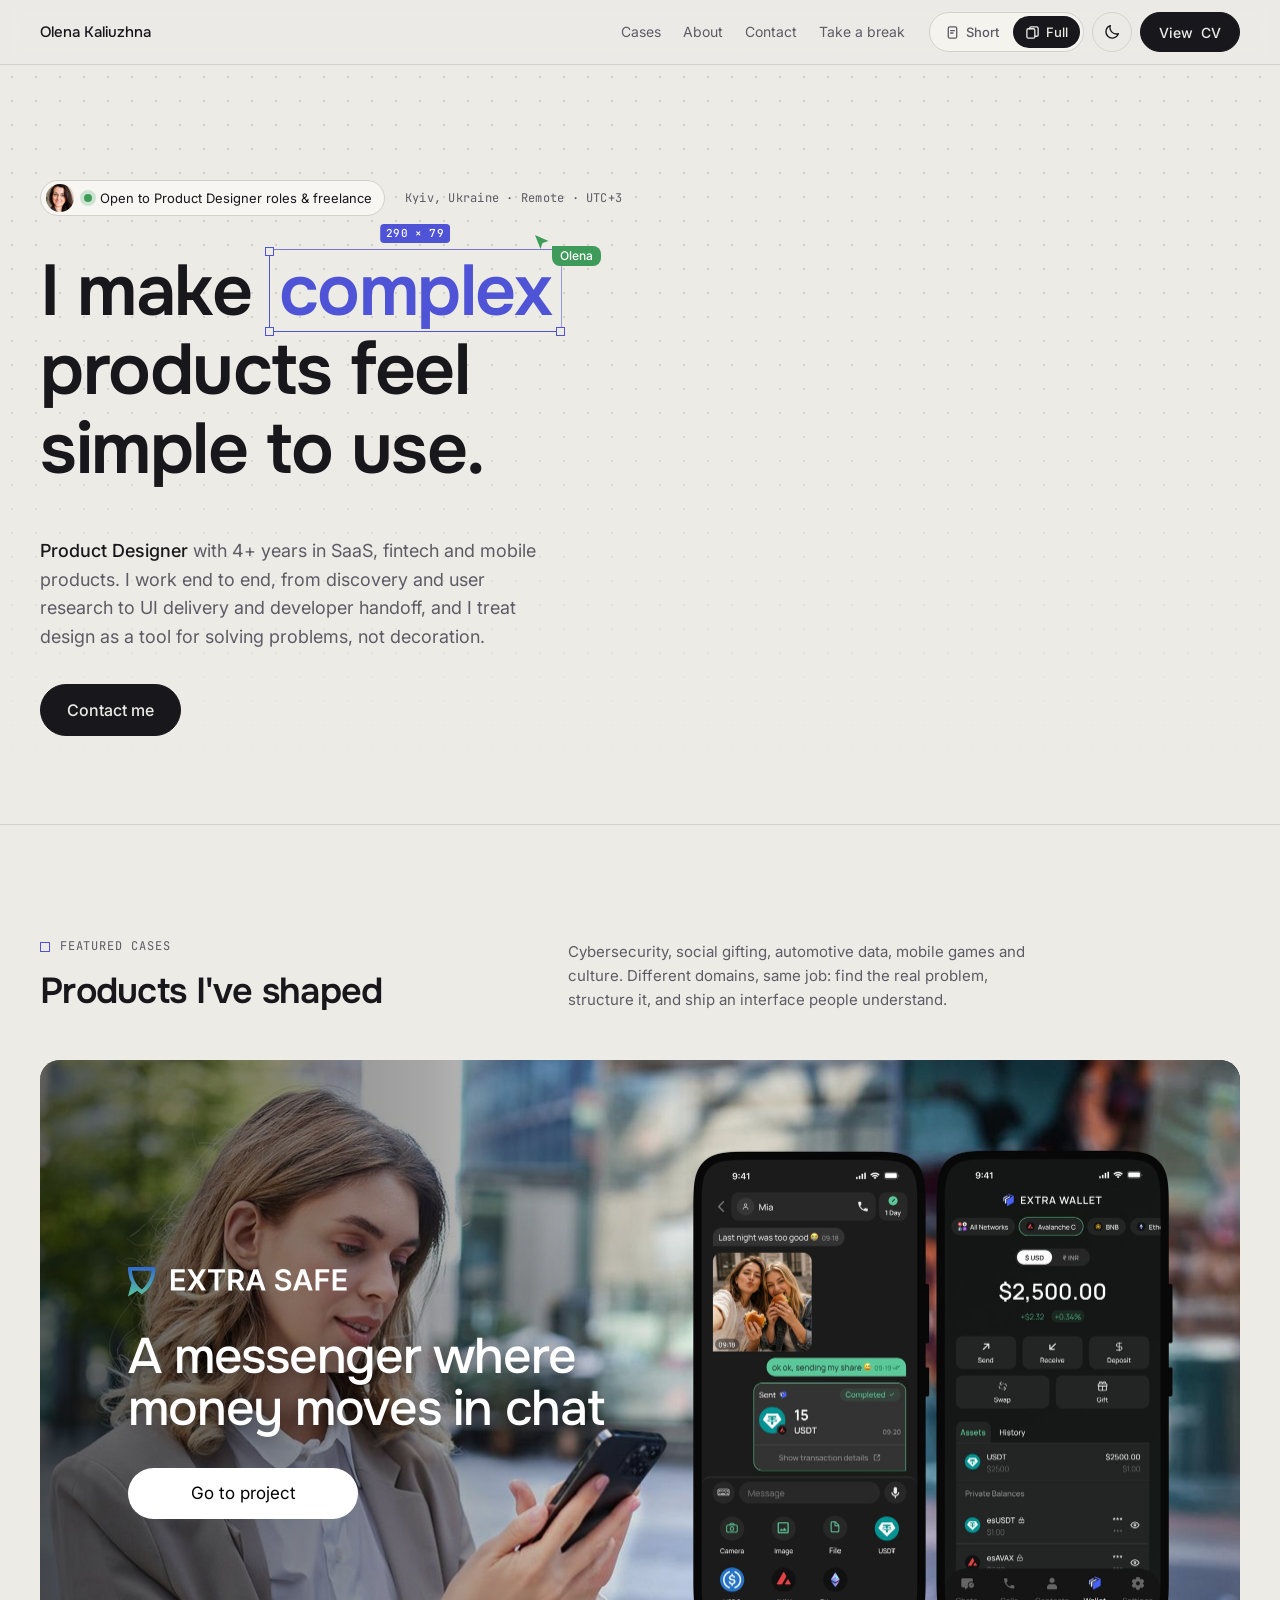
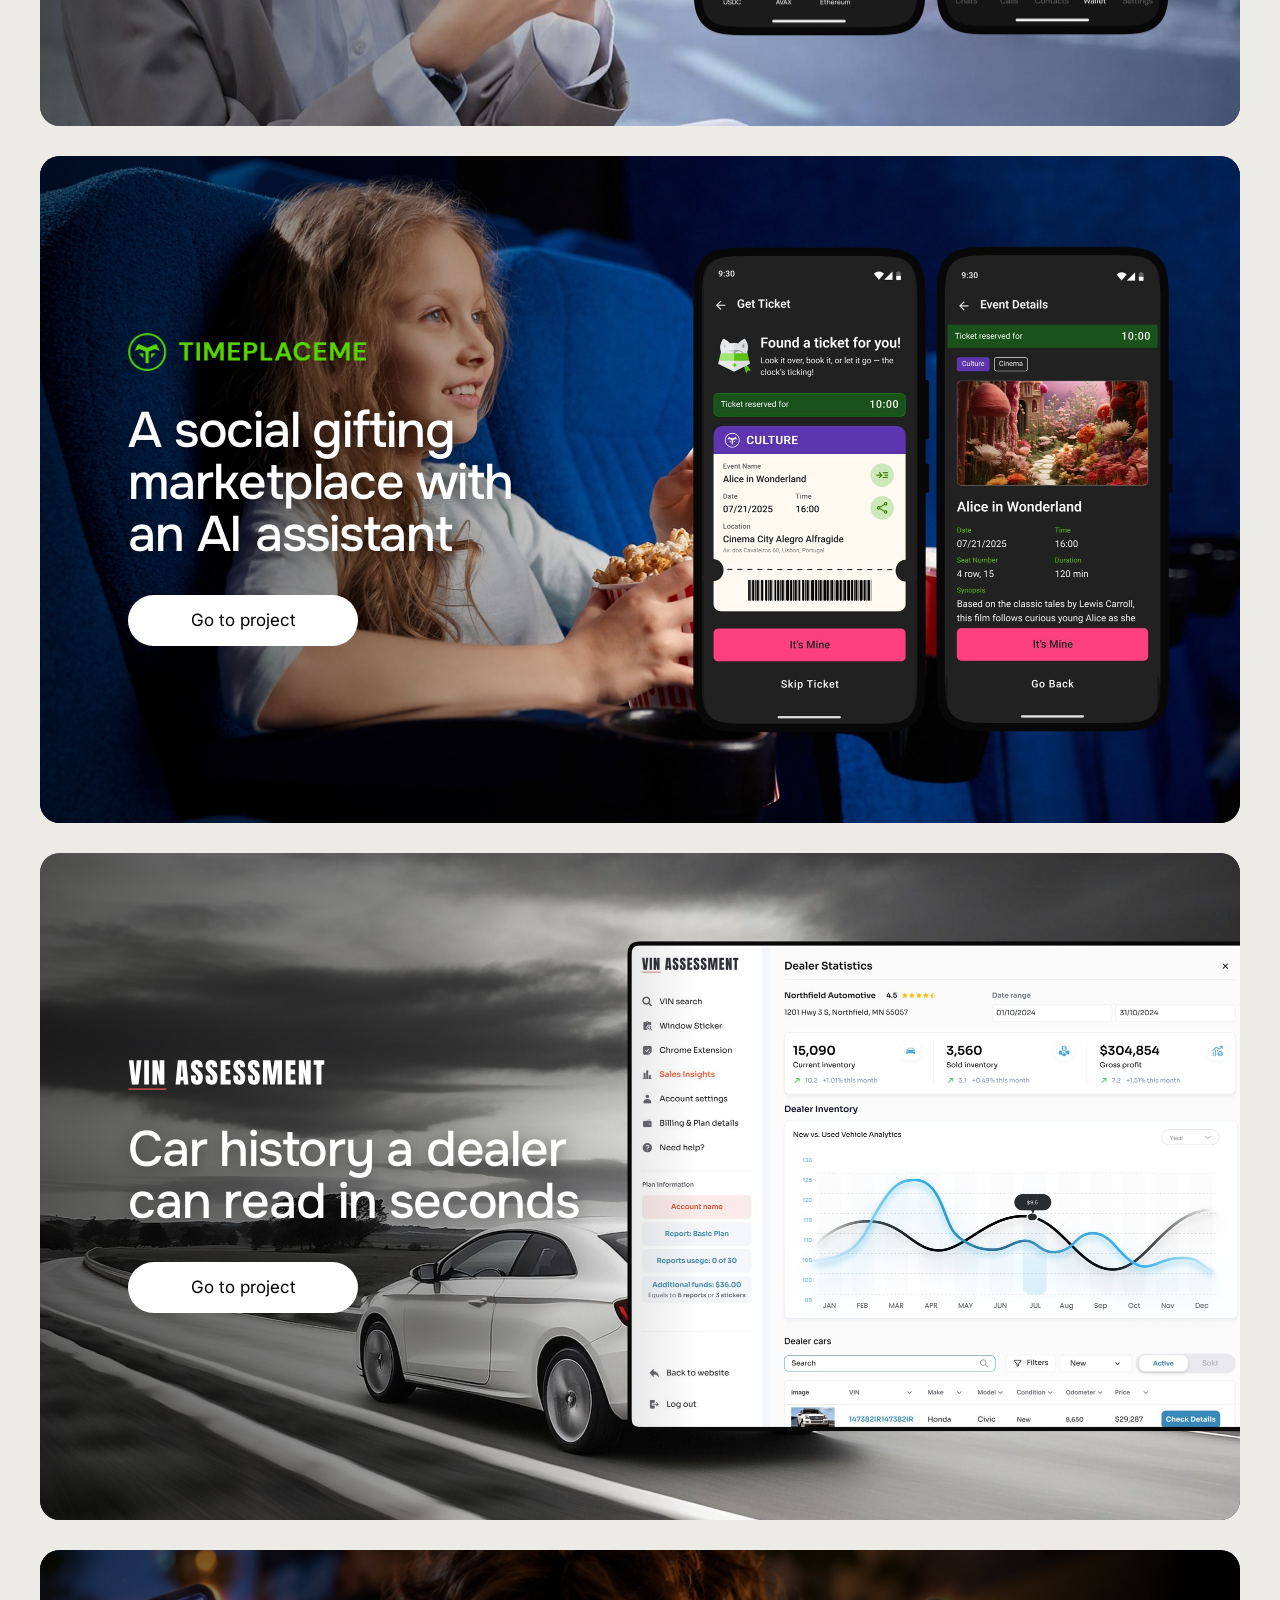
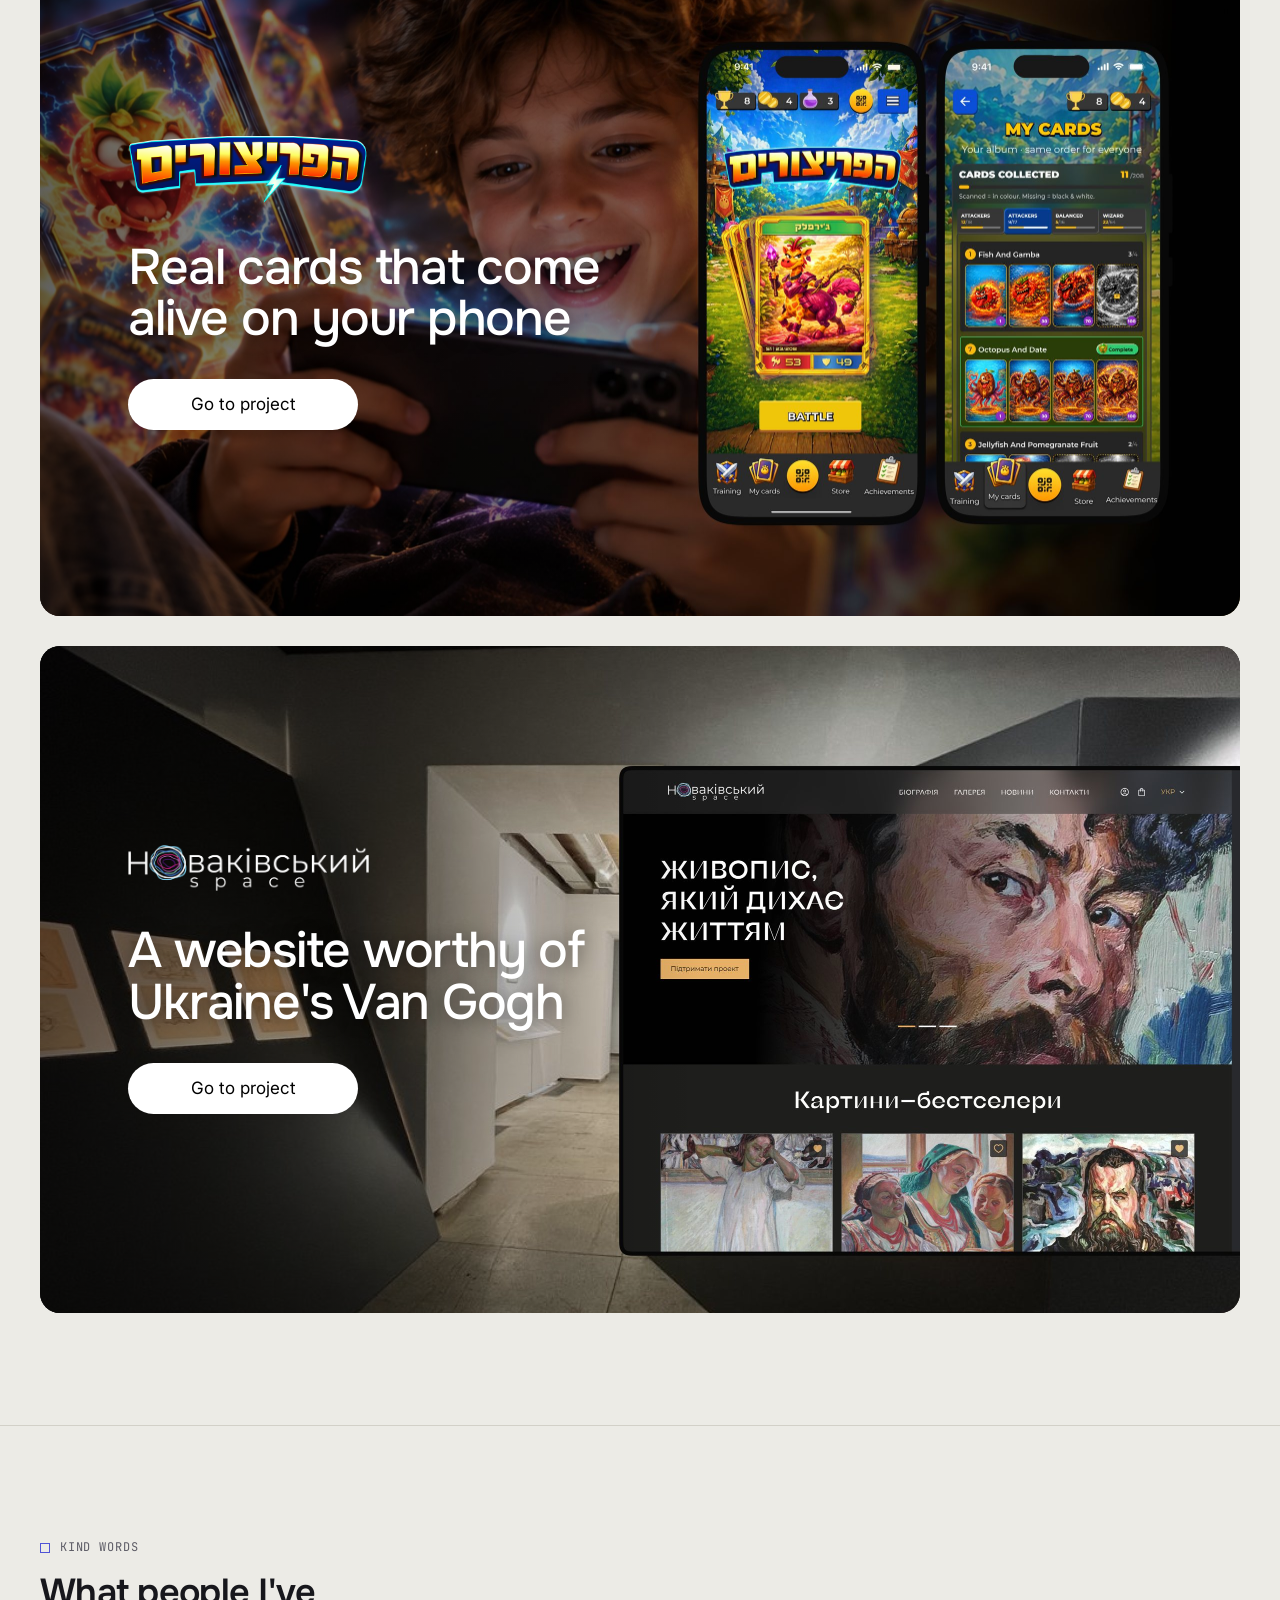
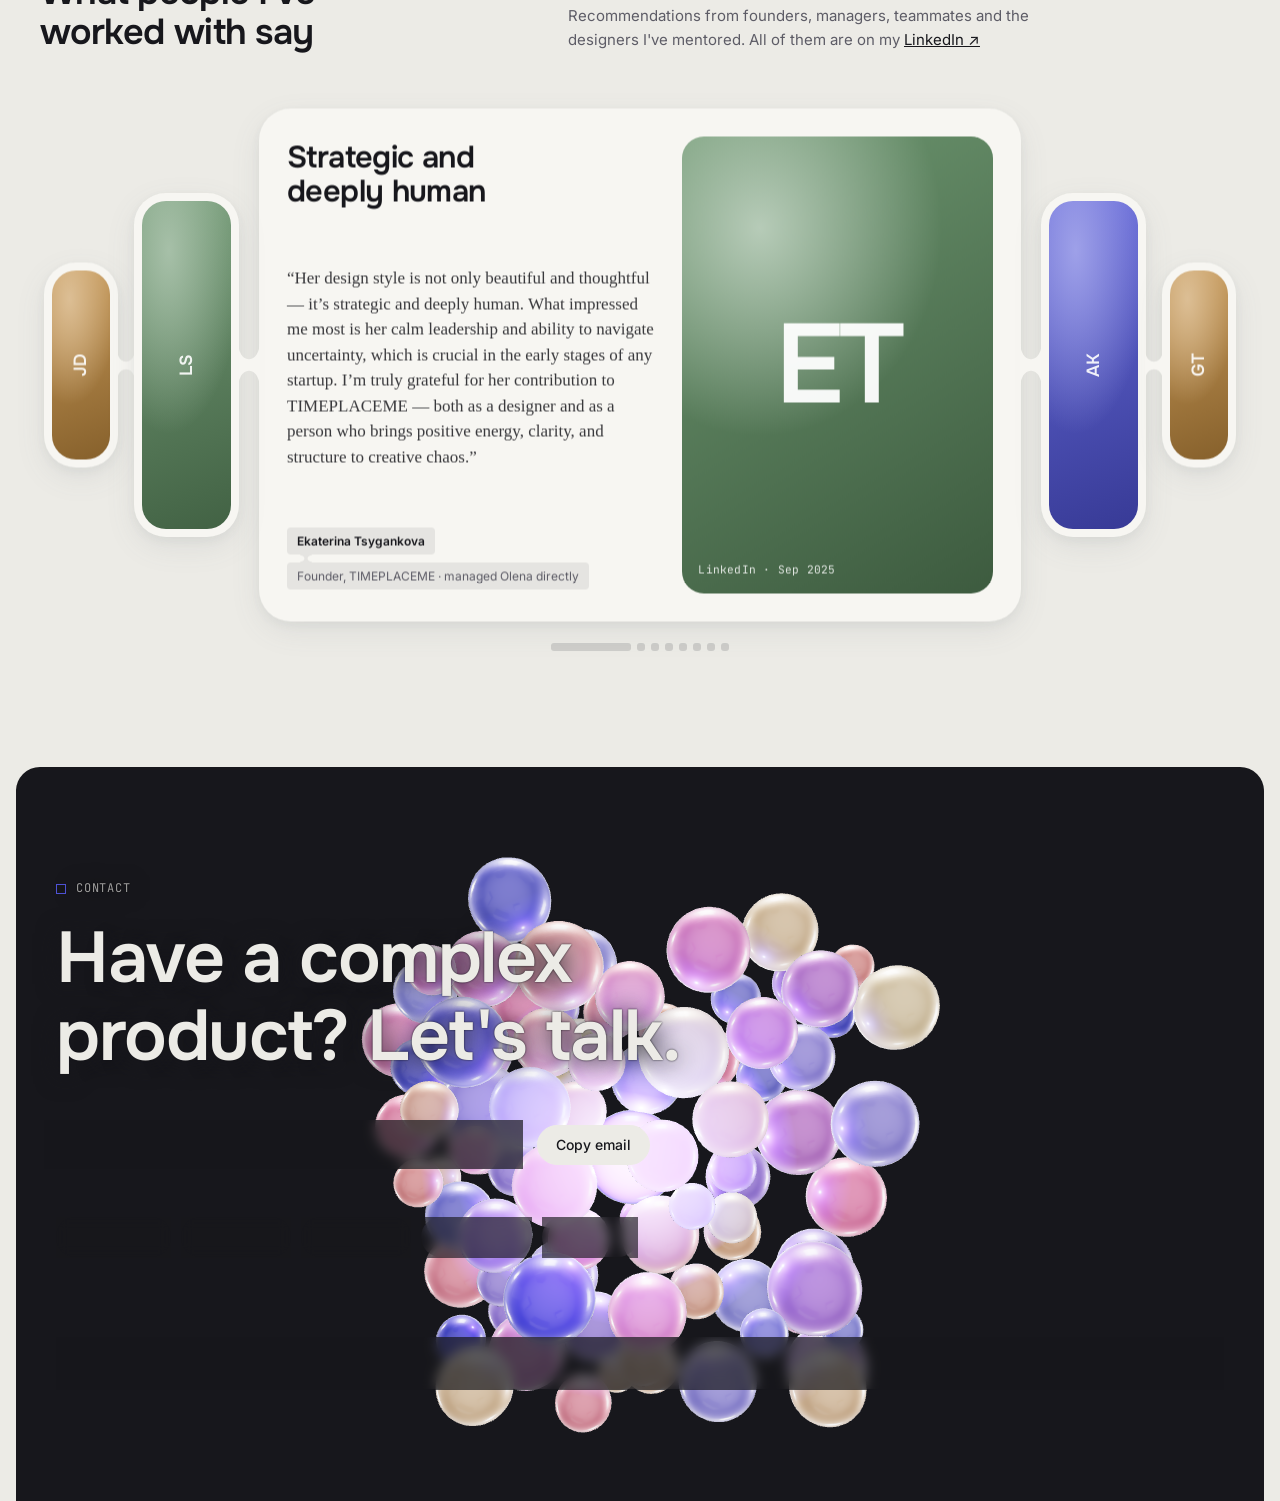
==== commit 3c11cb50: "Add files via upload" ====
--- a/index.html
+++ b/index.html
@@ -8,7 +8,7 @@
 <link rel="preconnect" href="https://fonts.googleapis.com">
 <link rel="preconnect" href="https://fonts.gstatic.com" crossorigin>
 <link rel="stylesheet" href="https://fonts.googleapis.com/css2?family=Inter:wght@400;500;600&family=Onest:wght@500;600&family=JetBrains+Mono:wght@400;500&display=swap">
-<link rel="stylesheet" href="styles.css?v=202610050703">
+<link rel="stylesheet" href="styles.css?v=202610061351">
 <script>try{var t=localStorage.getItem('ok-theme');if(t)document.documentElement.setAttribute('data-theme',t);}catch(e){}</script>
 </head>
 <body>
@@ -17,6 +17,7 @@
     <a class="brand" href="#top">Olena Kaliuzhna</a>
     <nav class="nav-links" aria-label="Pages"><a href="cases.html">Cases</a><a href="about.html">About</a><a href="contact.html">Contact</a><a href="break.html">Take a break</a></nav>
     <div class="nav-actions">
+      <div class="ver-switch" role="group" aria-label="Site version"><a class="vs-opt" href="https://olena-kaliuzhna-design.github.io/portfolio/" title="Short version: everything on one page"><svg viewBox="0 0 16 16" aria-hidden="true"><rect x="3.5" y="2" width="9" height="12" rx="1.6"/><path d="M6 6h4M6 8.5h2.5"/></svg><span>Short</span></a><span class="vs-opt is-on" aria-current="page" title="Full version"><svg viewBox="0 0 16 16" aria-hidden="true"><rect x="2" y="4" width="8.5" height="10" rx="1.6"/><path d="M5 4V3.4C5 2.6 5.6 2 6.4 2h6.1c.8 0 1.5.6 1.5 1.4v7.2c0 .8-.7 1.4-1.5 1.4h-2"/></svg><span>Full</span></span></div>
       <button class="btn ghost icon-btn theme-btn" id="theme" type="button" aria-label="Switch colour theme">
         <svg class="i-moon" viewBox="0 0 24 24" fill="none" stroke="currentColor" stroke-width="1.7" stroke-linecap="round" stroke-linejoin="round" aria-hidden="true"><path d="M20.5 14.2A8.5 8.5 0 0 1 9.8 3.5a8.5 8.5 0 1 0 10.7 10.7z"/></svg>
         <svg class="i-sun" viewBox="0 0 24 24" fill="none" stroke="currentColor" stroke-width="1.7" stroke-linecap="round" aria-hidden="true"><circle cx="12" cy="12" r="4.2"/><path d="M12 2.5v2M12 19.5v2M2.5 12h2M19.5 12h2M5.3 5.3l1.4 1.4M17.3 17.3l1.4 1.4M5.3 18.7l1.4-1.4M17.3 6.7l1.4-1.4"/></svg>
--- a/styles.css
+++ b/styles.css
@@ -901,3 +901,12 @@
   -webkit-mask-image:linear-gradient(to bottom,#000 92%,transparent);mask-image:linear-gradient(to bottom,#000 92%,transparent)}
 .contact .grid-pulse canvas{position:absolute;inset:0;display:block}
 
+
+/* Site version switch (Short one-pager <-> Full site), lives in the header of both sites */
+.ver-switch{display:inline-flex;align-items:center;gap:2px;padding:3px;height:40px;border:1px solid var(--line);border-radius:999px;background:color-mix(in srgb,var(--surface) 70%,transparent)}
+.vs-opt{display:inline-flex;align-items:center;gap:6px;height:32px;padding:0 12px;border-radius:999px;font:500 .8125rem var(--f-body);color:var(--muted);text-decoration:none;transition:background .2s ease,color .2s ease}
+.vs-opt svg{width:15px;height:15px;fill:none;stroke:currentColor;stroke-width:1.4;stroke-linecap:round;stroke-linejoin:round;flex:none}
+a.vs-opt:hover{color:var(--ink);background:color-mix(in srgb,var(--ink) 7%,transparent)}
+a.vs-opt:focus-visible{outline:2px solid var(--accent);outline-offset:2px}
+.vs-opt.is-on{background:var(--ink);color:var(--paper);cursor:default}
+@media (max-width:640px){.vs-opt{padding:0 10px}.vs-opt>span{display:none}}
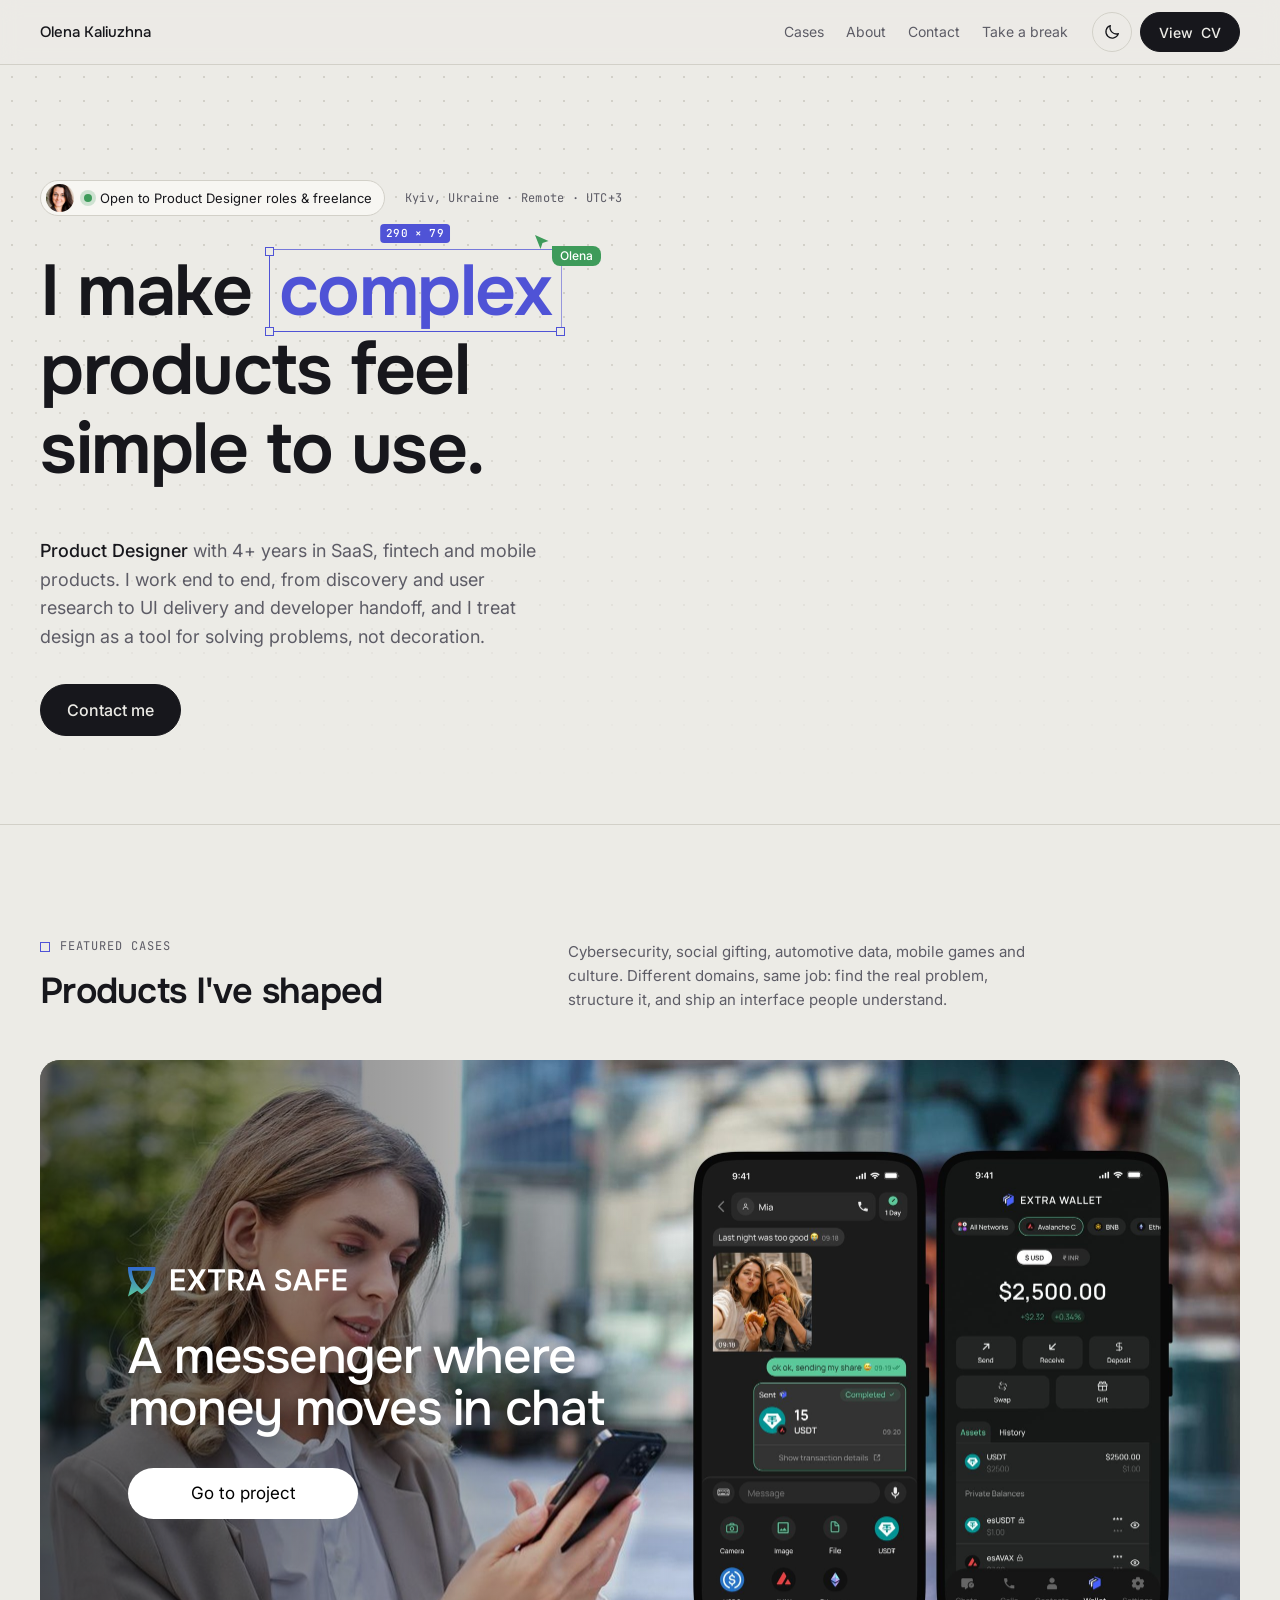
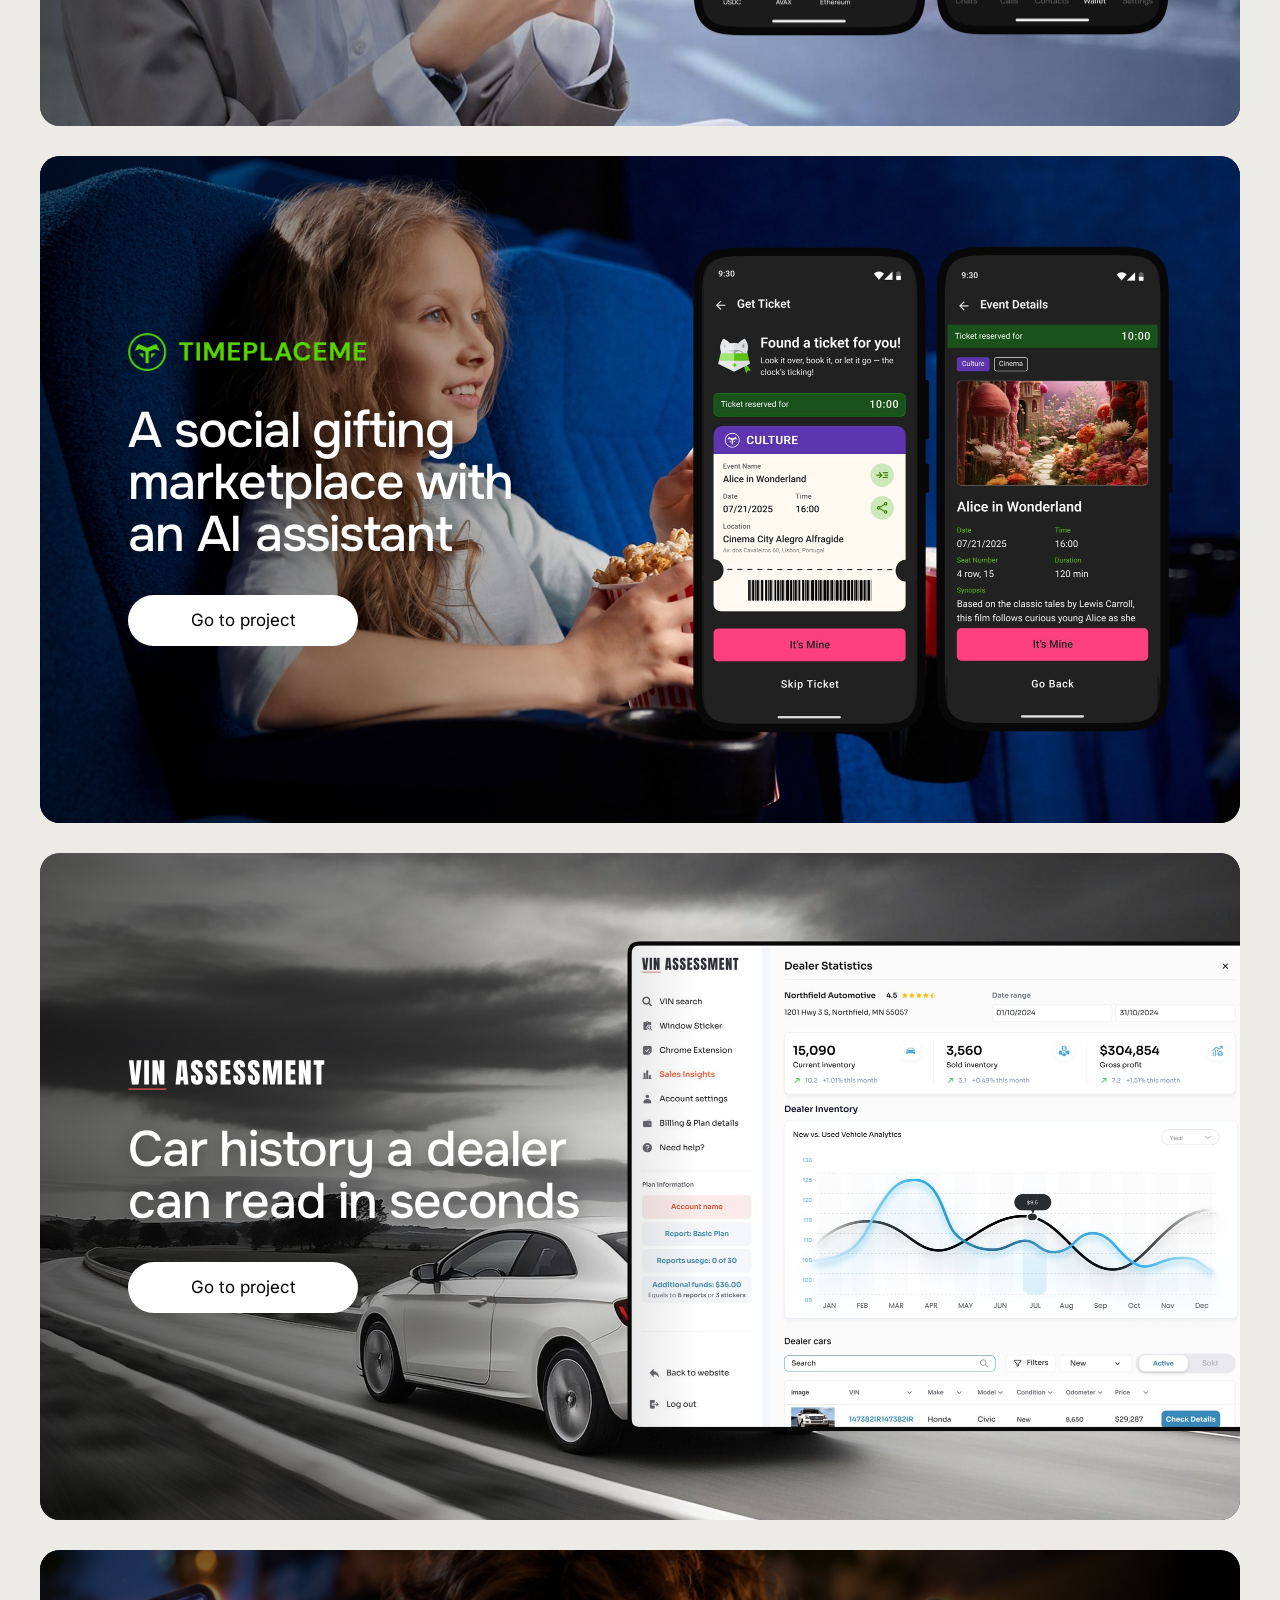
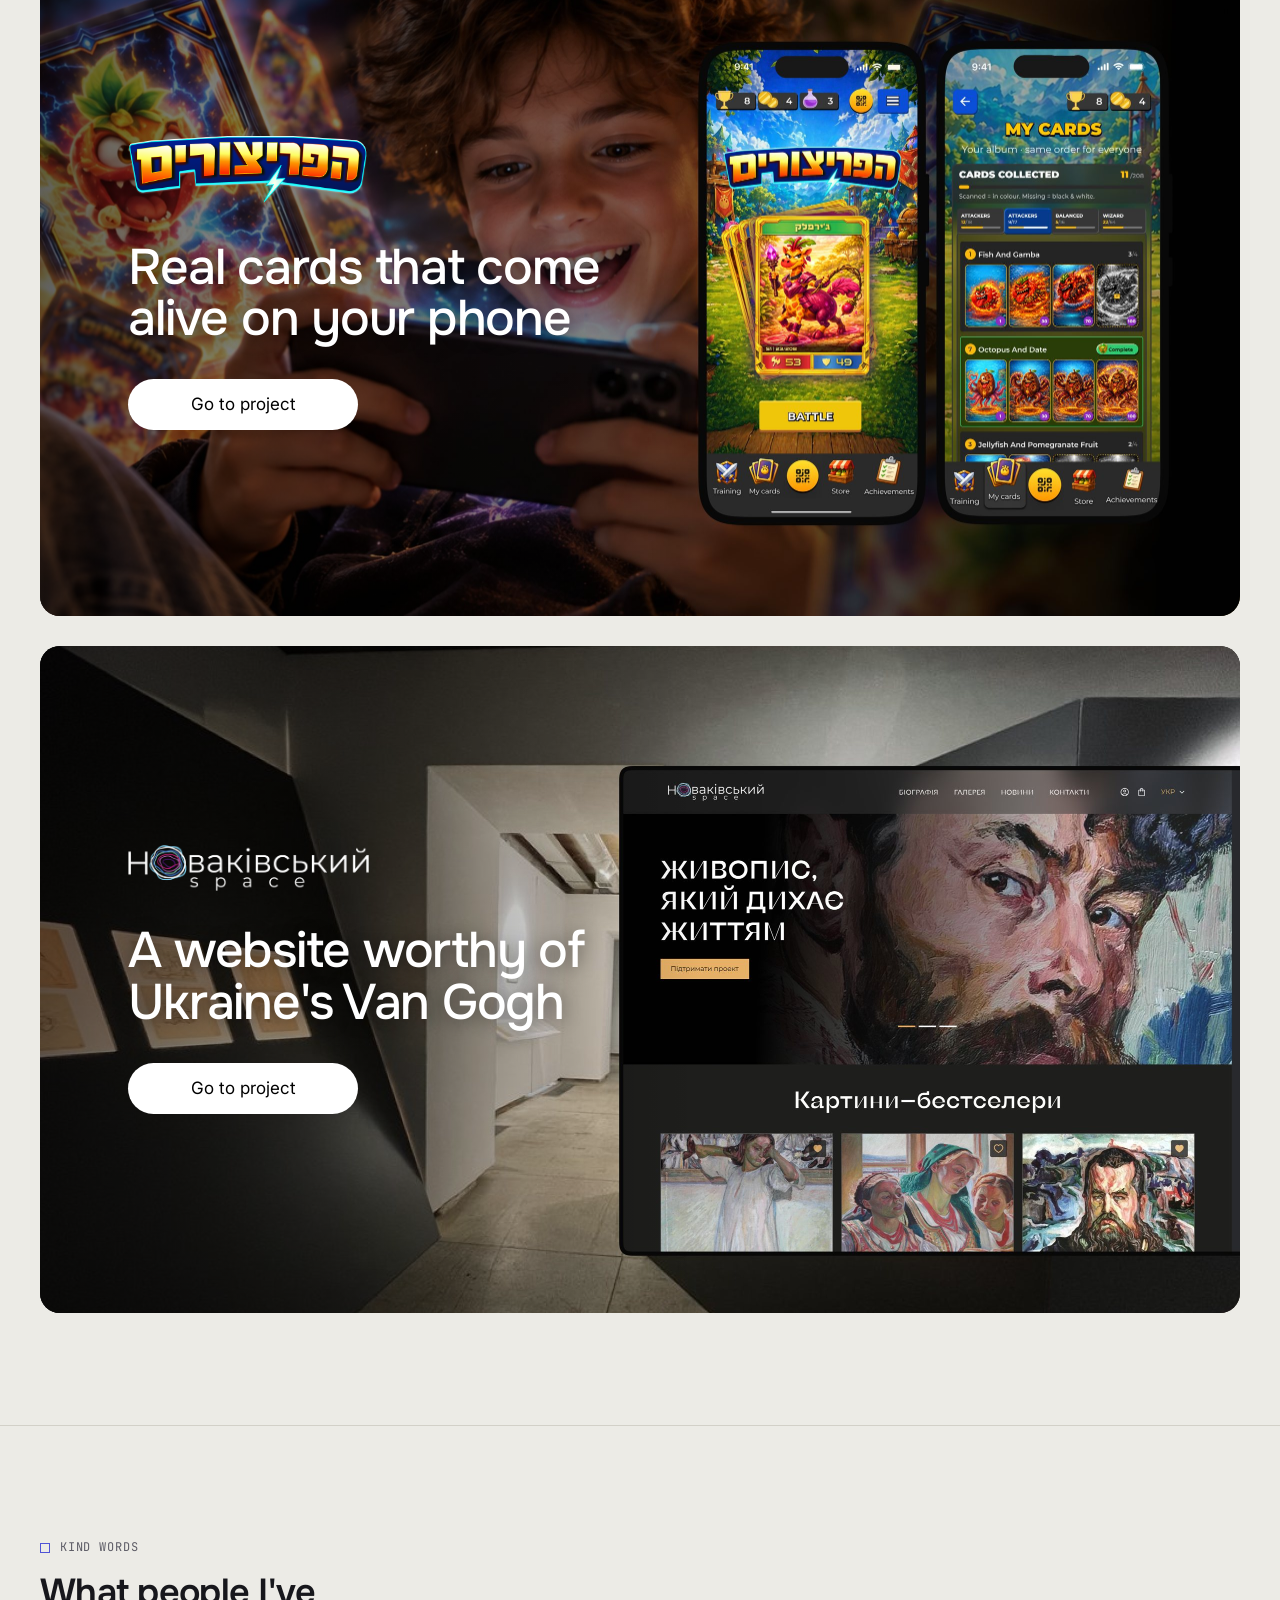
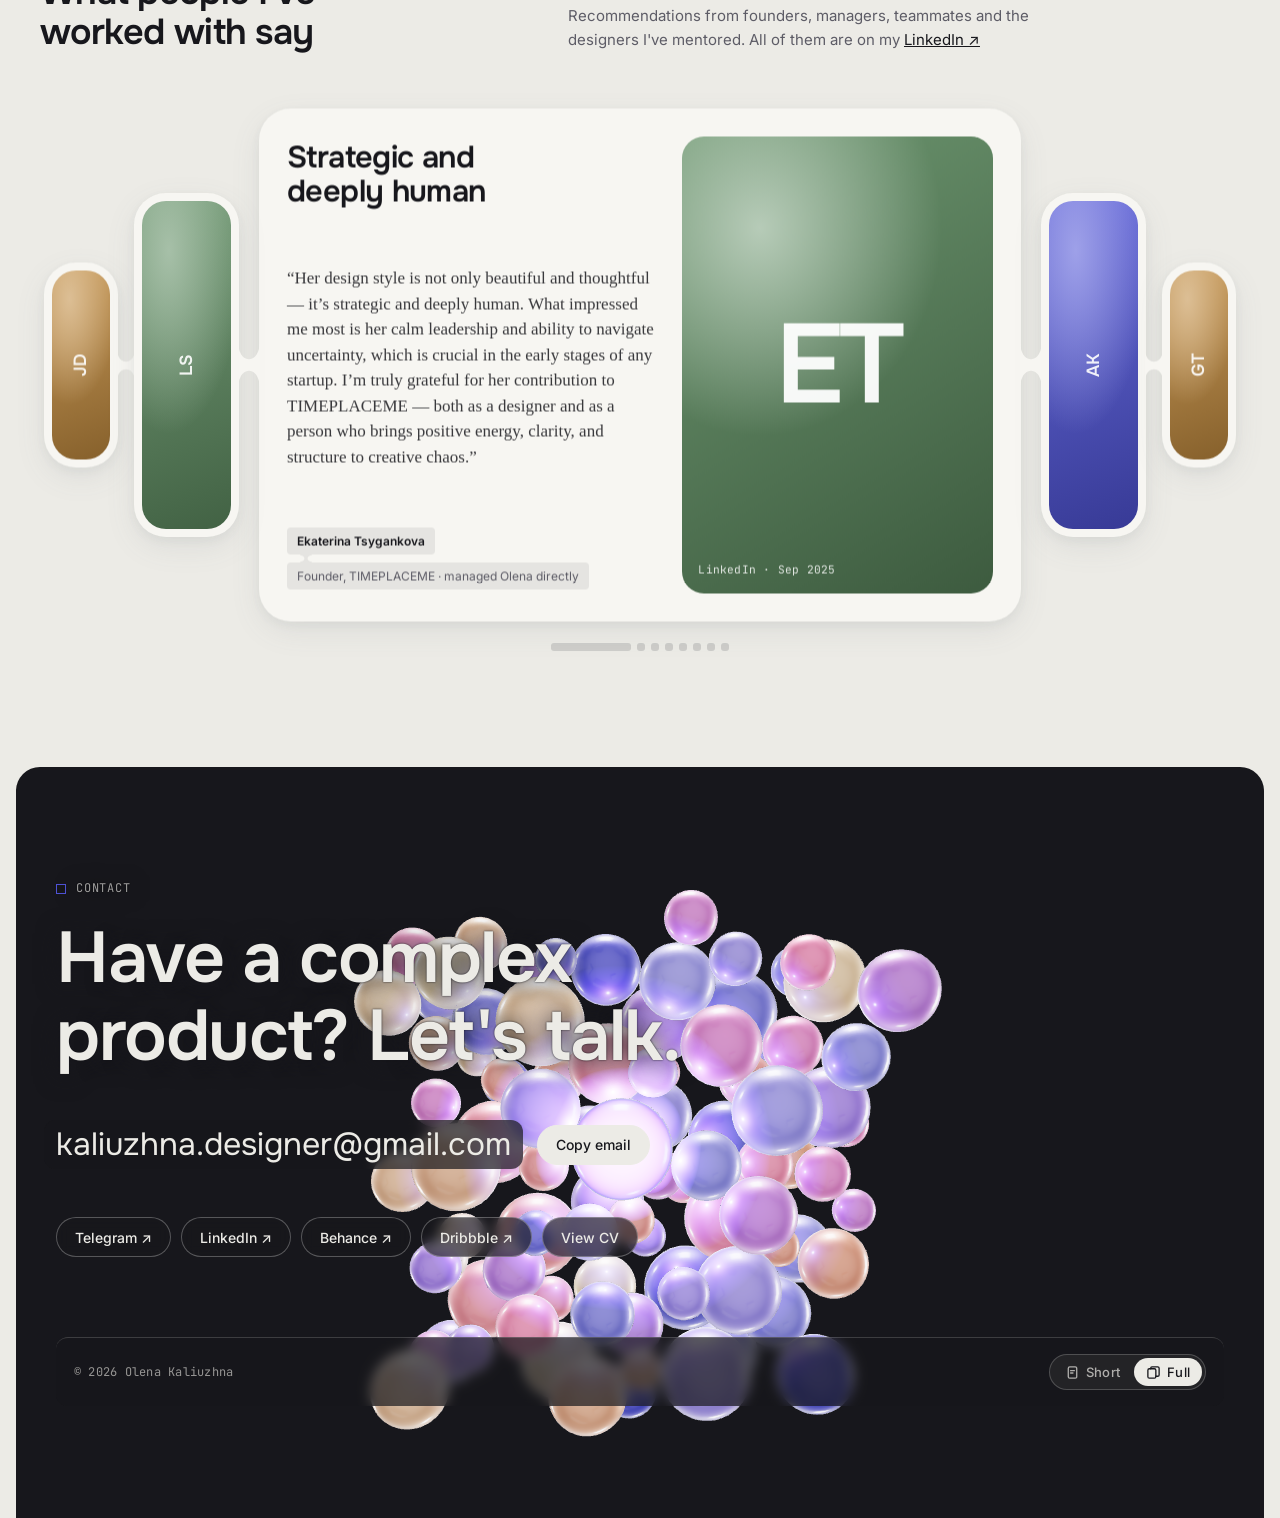
==== commit 7980651d: "Add files via upload" ====
--- a/index.html
+++ b/index.html
@@ -8,7 +8,7 @@
 <link rel="preconnect" href="https://fonts.googleapis.com">
 <link rel="preconnect" href="https://fonts.gstatic.com" crossorigin>
 <link rel="stylesheet" href="https://fonts.googleapis.com/css2?family=Inter:wght@400;500;600&family=Onest:wght@500;600&family=JetBrains+Mono:wght@400;500&display=swap">
-<link rel="stylesheet" href="styles.css?v=202610061351">
+<link rel="stylesheet" href="styles.css?v=202610061831">
 <script>try{var t=localStorage.getItem('ok-theme');if(t)document.documentElement.setAttribute('data-theme',t);}catch(e){}</script>
 </head>
 <body>
@@ -17,7 +17,6 @@
     <a class="brand" href="#top">Olena Kaliuzhna</a>
     <nav class="nav-links" aria-label="Pages"><a href="cases.html">Cases</a><a href="about.html">About</a><a href="contact.html">Contact</a><a href="break.html">Take a break</a></nav>
     <div class="nav-actions">
-      <div class="ver-switch" role="group" aria-label="Site version"><a class="vs-opt" href="https://olena-kaliuzhna-design.github.io/portfolio/" title="Short version: everything on one page"><svg viewBox="0 0 16 16" aria-hidden="true"><rect x="3.5" y="2" width="9" height="12" rx="1.6"/><path d="M6 6h4M6 8.5h2.5"/></svg><span>Short</span></a><span class="vs-opt is-on" aria-current="page" title="Full version"><svg viewBox="0 0 16 16" aria-hidden="true"><rect x="2" y="4" width="8.5" height="10" rx="1.6"/><path d="M5 4V3.4C5 2.6 5.6 2 6.4 2h6.1c.8 0 1.5.6 1.5 1.4v7.2c0 .8-.7 1.4-1.5 1.4h-2"/></svg><span>Full</span></span></div>
       <button class="btn ghost icon-btn theme-btn" id="theme" type="button" aria-label="Switch colour theme">
         <svg class="i-moon" viewBox="0 0 24 24" fill="none" stroke="currentColor" stroke-width="1.7" stroke-linecap="round" stroke-linejoin="round" aria-hidden="true"><path d="M20.5 14.2A8.5 8.5 0 0 1 9.8 3.5a8.5 8.5 0 1 0 10.7 10.7z"/></svg>
         <svg class="i-sun" viewBox="0 0 24 24" fill="none" stroke="currentColor" stroke-width="1.7" stroke-linecap="round" aria-hidden="true"><circle cx="12" cy="12" r="4.2"/><path d="M12 2.5v2M12 19.5v2M2.5 12h2M19.5 12h2M5.3 5.3l1.4 1.4M17.3 17.3l1.4 1.4M5.3 18.7l1.4-1.4M17.3 6.7l1.4-1.4"/></svg>
@@ -242,7 +241,7 @@
         <a class="btn ghost" href="https://dribbble.com/Kaliuzhna" target="_blank" rel="noopener">Dribbble ↗</a>
         <button class="btn ghost" type="button" data-cv>View CV</button>
       </div>
-      <div class="foot mono"><span>© 2026 Olena Kaliuzhna</span><span>Kyiv, Ukraine · Remote</span></div>
+      <div class="foot mono"><span>© 2026 Olena Kaliuzhna</span><div class="ver-switch" role="group" aria-label="Site version"><a class="vs-opt" href="https://olena-kaliuzhna-design.github.io/portfolio/" title="Short version: everything on one page"><svg viewBox="0 0 16 16" aria-hidden="true"><rect x="3.5" y="2" width="9" height="12" rx="1.6"/><path d="M6 6h4M6 8.5h2.5"/></svg><span>Short</span></a><span class="vs-opt is-on" aria-current="page" title="Full version"><svg viewBox="0 0 16 16" aria-hidden="true"><rect x="2" y="4" width="8.5" height="10" rx="1.6"/><path d="M5 4V3.4C5 2.6 5.6 2 6.4 2h6.1c.8 0 1.5.6 1.5 1.4v7.2c0 .8-.7 1.4-1.5 1.4h-2"/></svg><span>Full</span></span></div></div>
     </div>
   </section>
 </main>
--- a/styles.css
+++ b/styles.css
@@ -910,3 +910,22 @@
 a.vs-opt:focus-visible{outline:2px solid var(--accent);outline-offset:2px}
 .vs-opt.is-on{background:var(--ink);color:var(--paper);cursor:default}
 @media (max-width:640px){.vs-opt{padding:0 10px}.vs-opt>span{display:none}}
+.nav.nav-on-dark .ver-switch{border-color:rgba(255,255,255,.2);background:rgba(255,255,255,.06)}
+.nav.nav-on-dark .vs-opt{color:rgba(242,244,248,.7)}
+.nav.nav-on-dark .vs-opt.is-on{background:#f2f4f8;color:#05070d}
+
+/* Switch in footers. Inside the inverted CTA sections (.foot) it uses inverted colours. */
+.foot,.contact-foot{align-items:center}
+.foot-end{display:inline-flex;align-items:center;gap:16px;flex-wrap:wrap}
+.foot .ver-switch,.contact-foot .ver-switch{height:36px}
+.foot .vs-opt,.contact-foot .vs-opt{height:28px}
+.foot .ver-switch{border-color:color-mix(in srgb,var(--paper) 22%,transparent);background:color-mix(in srgb,var(--paper) 6%,transparent)}
+.foot .vs-opt{color:color-mix(in srgb,var(--paper) 70%,transparent)}
+.foot a.vs-opt:hover{color:var(--paper);background:color-mix(in srgb,var(--paper) 12%,transparent)}
+.foot .vs-opt.is-on{background:var(--paper);color:var(--ink)}
+@media (max-width:640px){.foot .vs-opt>span,.contact-foot .vs-opt>span{display:inline}}
+/* About CTA is always dark: fixed light-on-dark colours */
+.cta-tree .foot .ver-switch{border-color:rgba(255,255,255,.2);background:rgba(255,255,255,.06)}
+.cta-tree .foot .vs-opt{color:rgba(237,235,230,.72)}
+.cta-tree .foot a.vs-opt:hover{color:#fff;background:rgba(255,255,255,.12)}
+.cta-tree .foot .vs-opt.is-on{background:#EDEBE6;color:#0a0a0a}
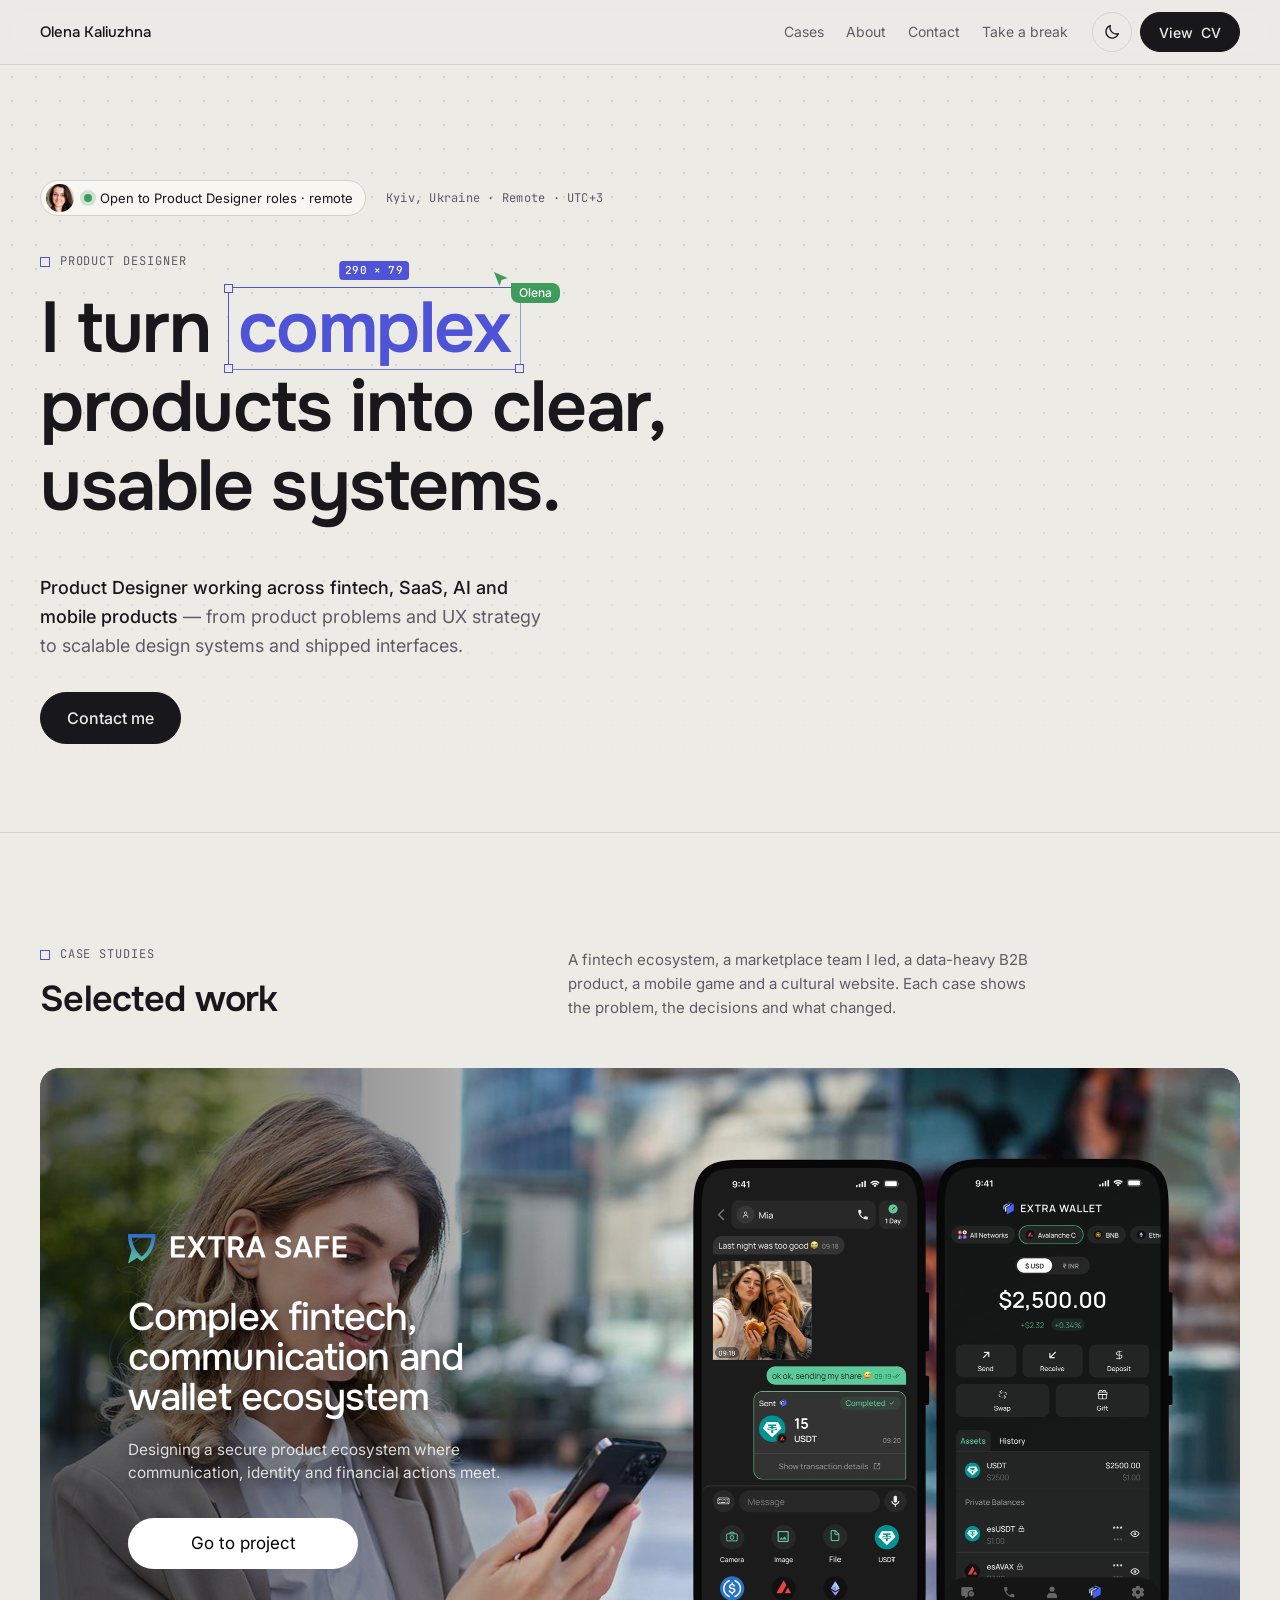
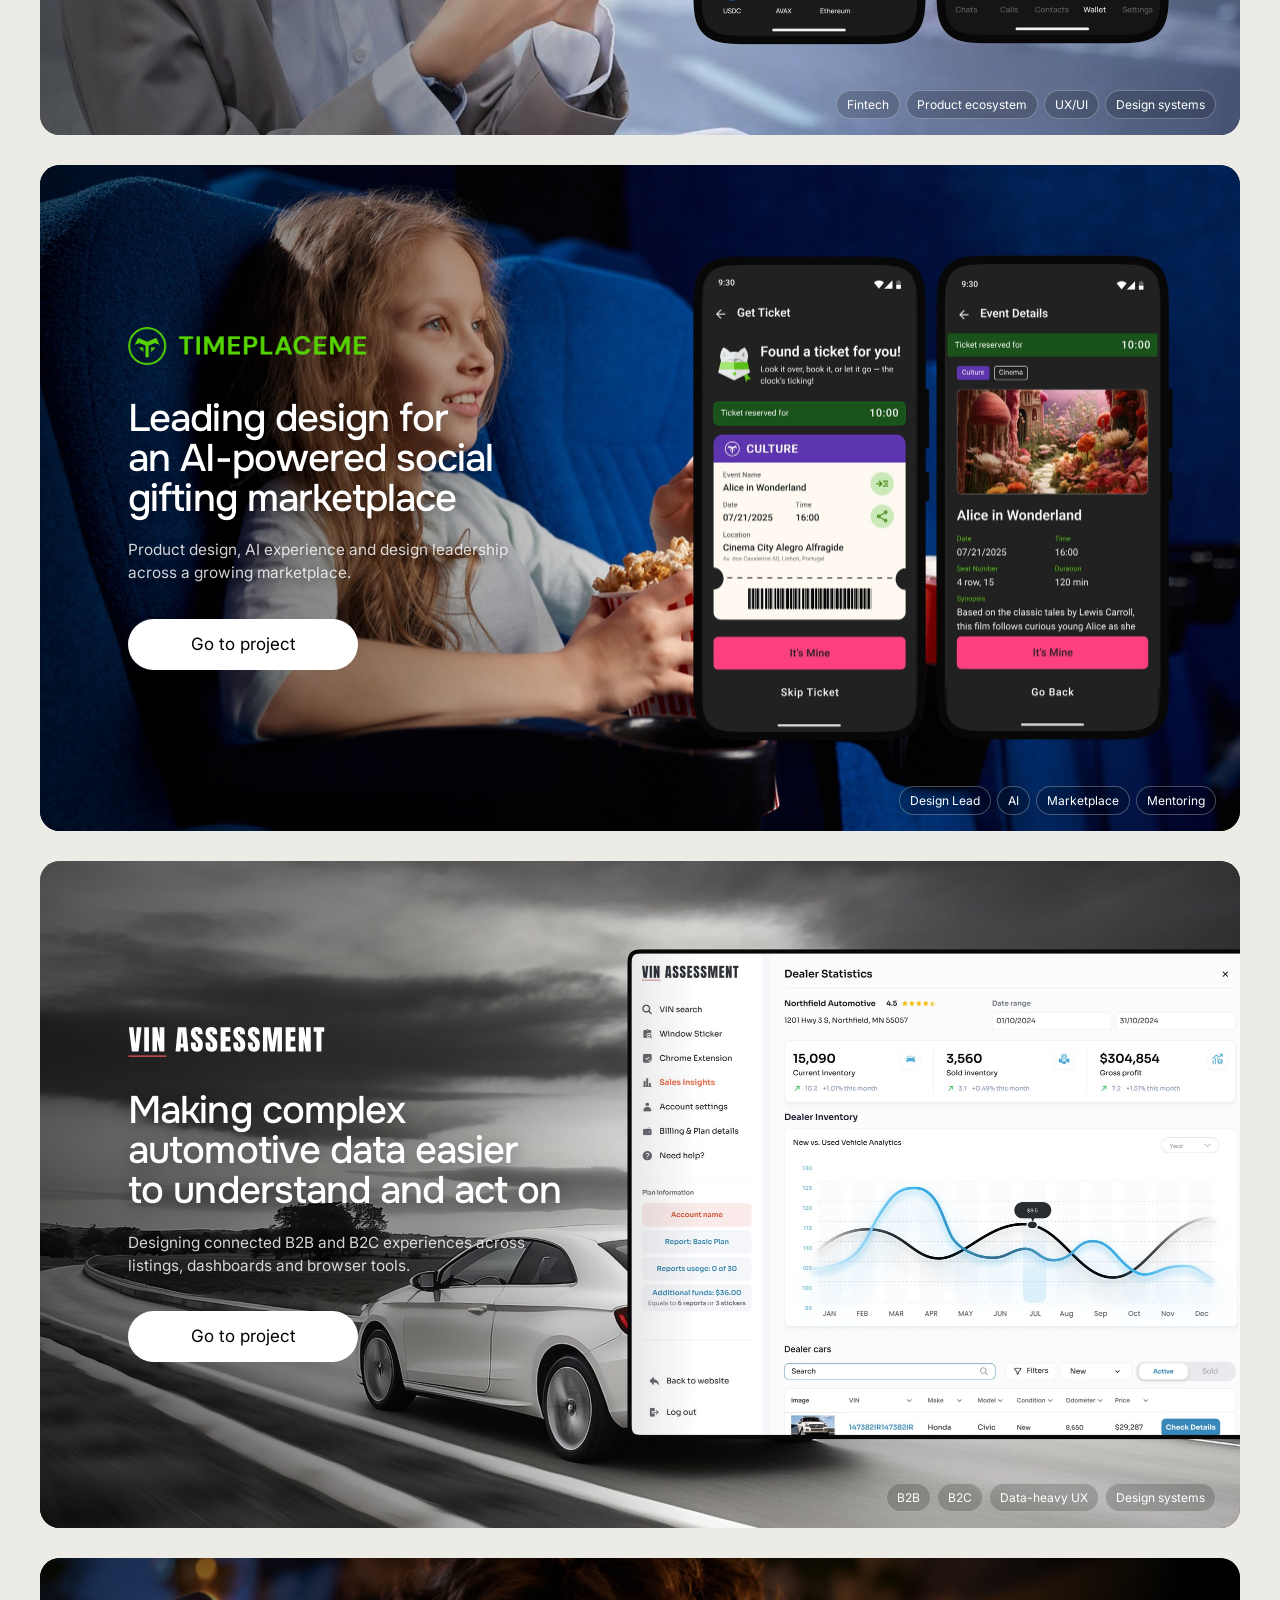
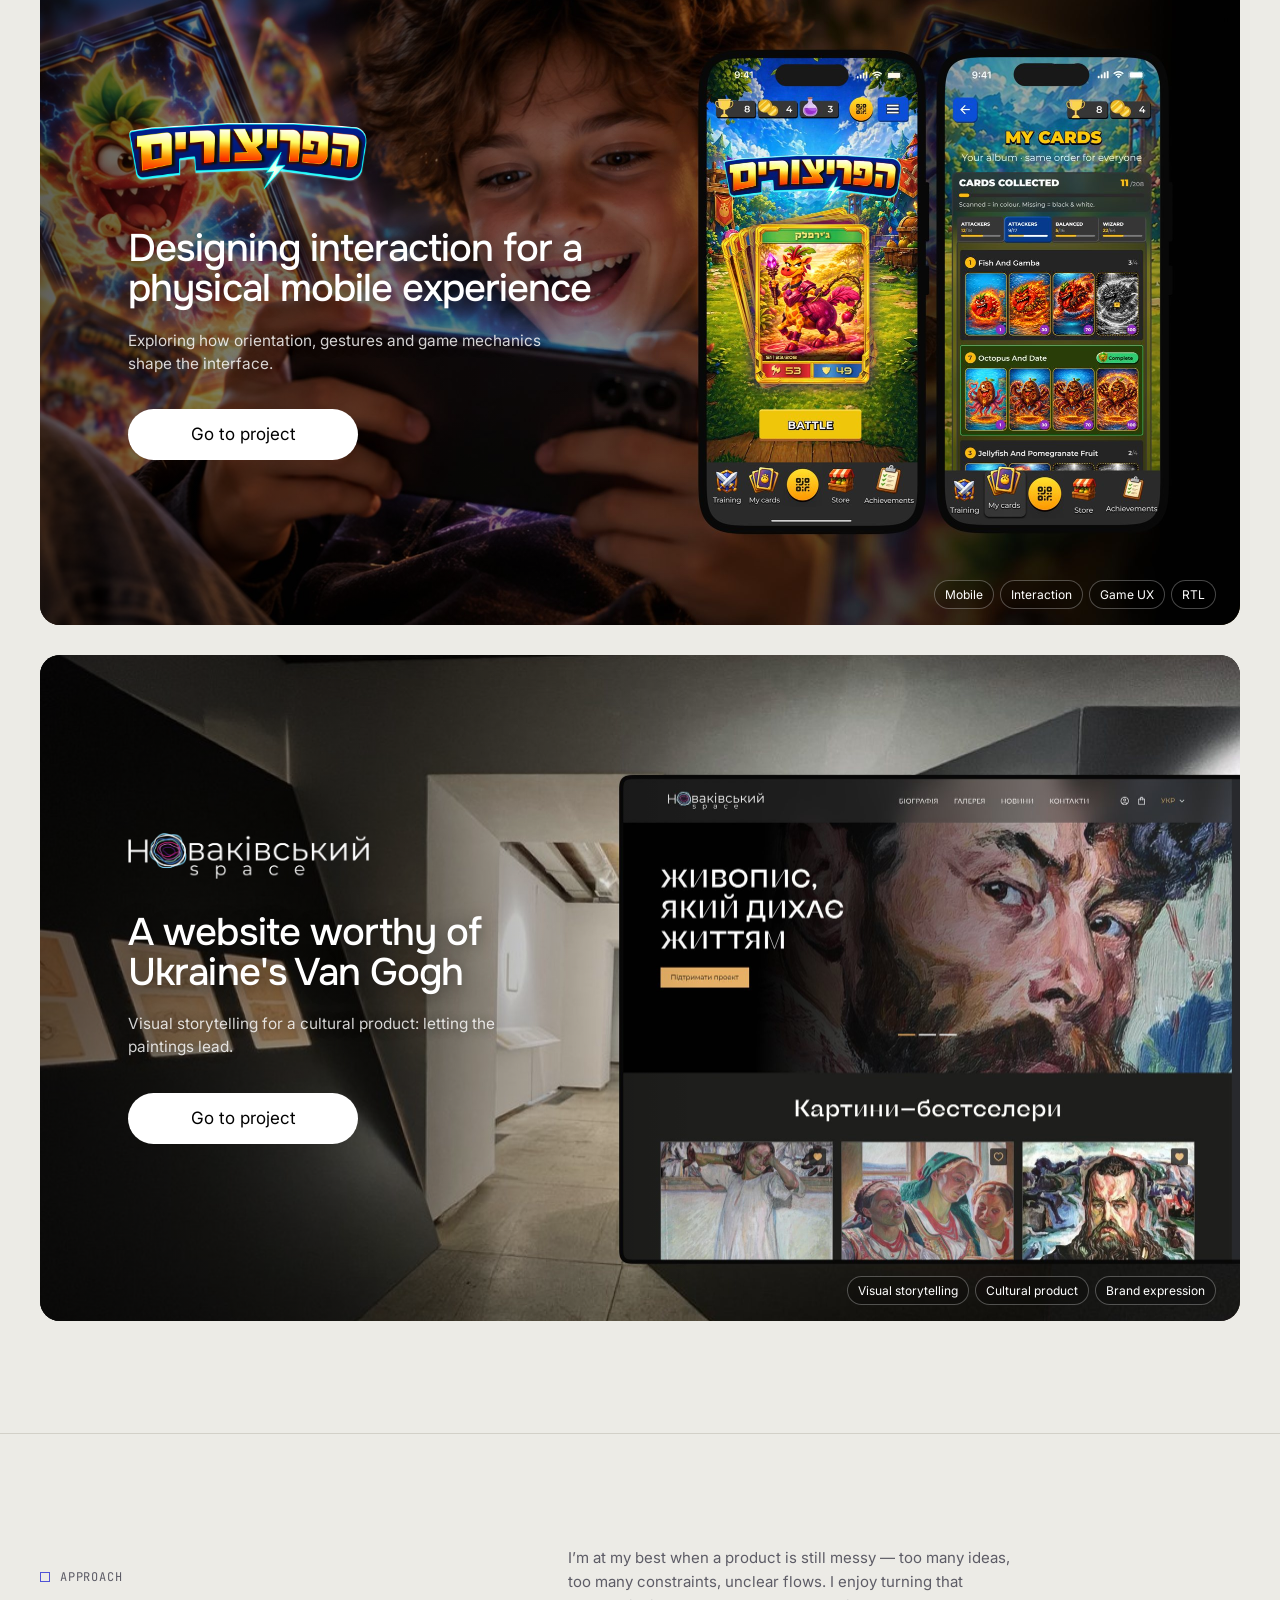
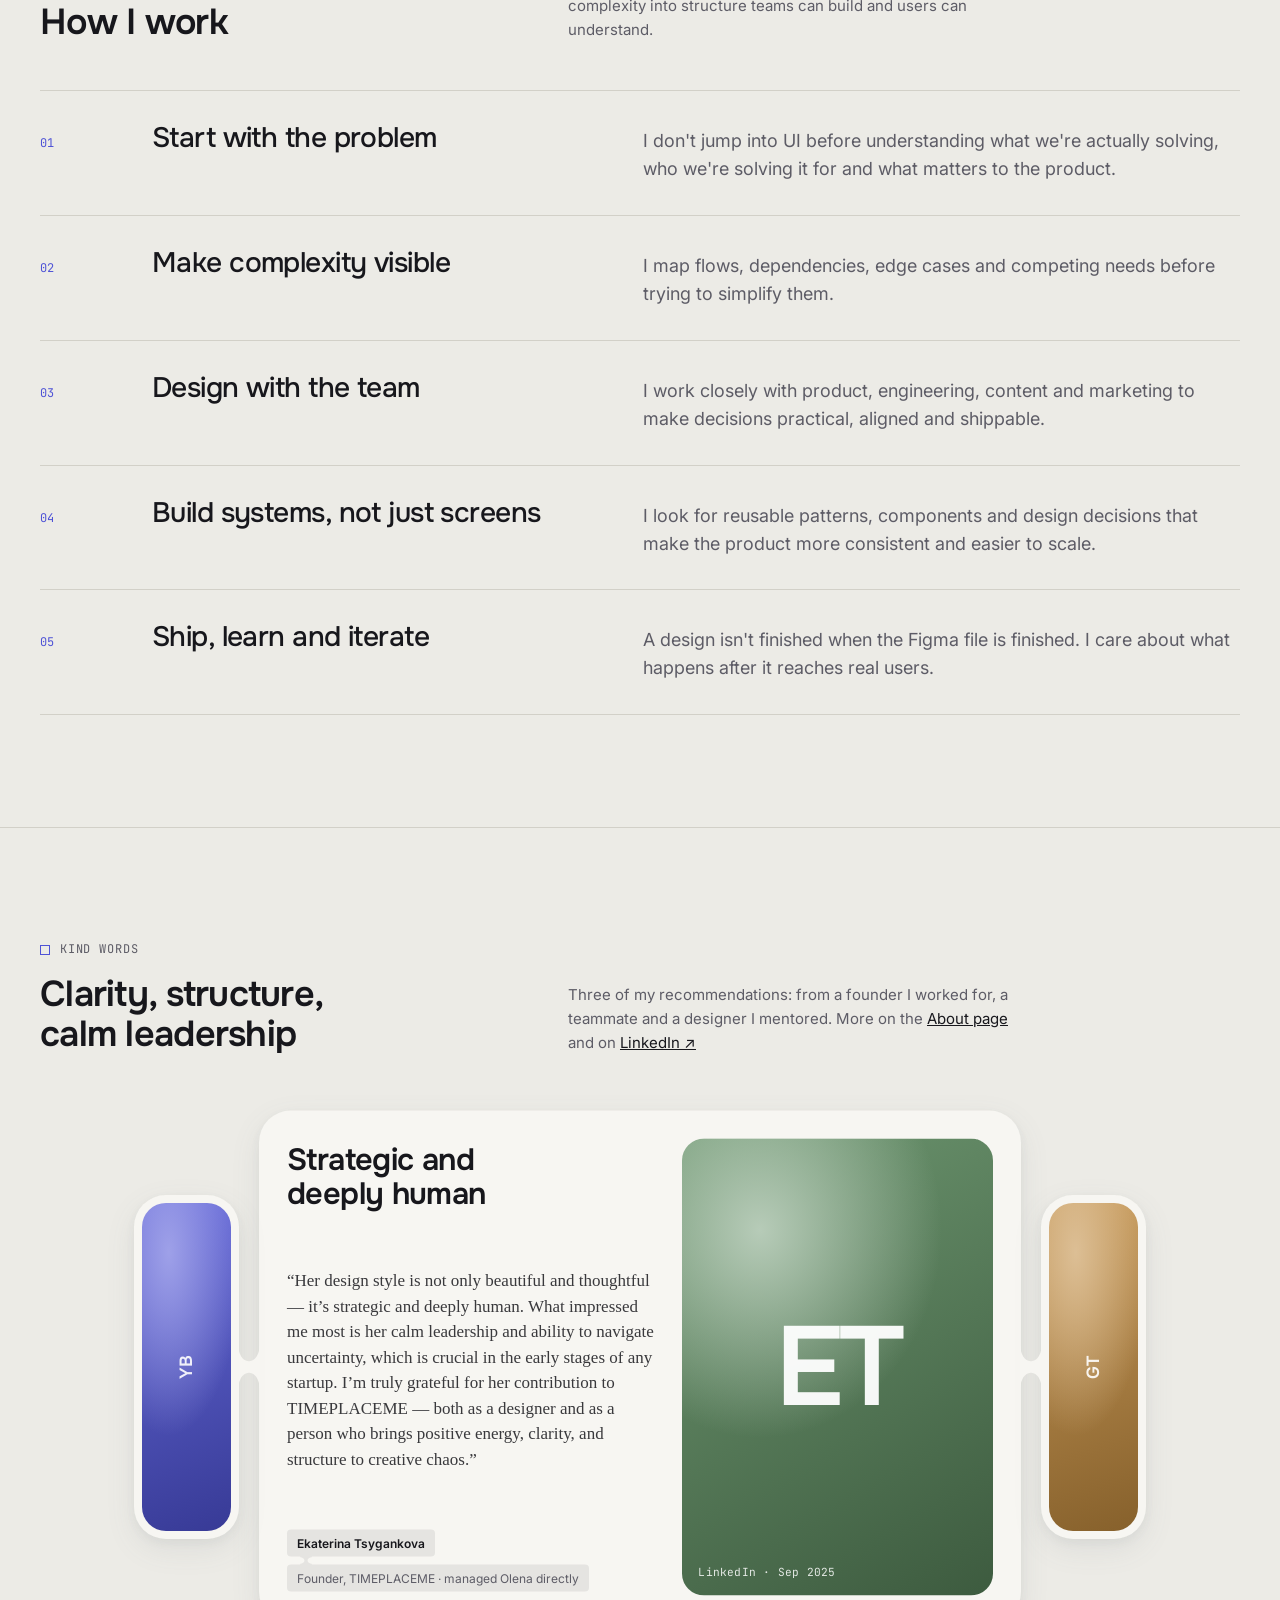
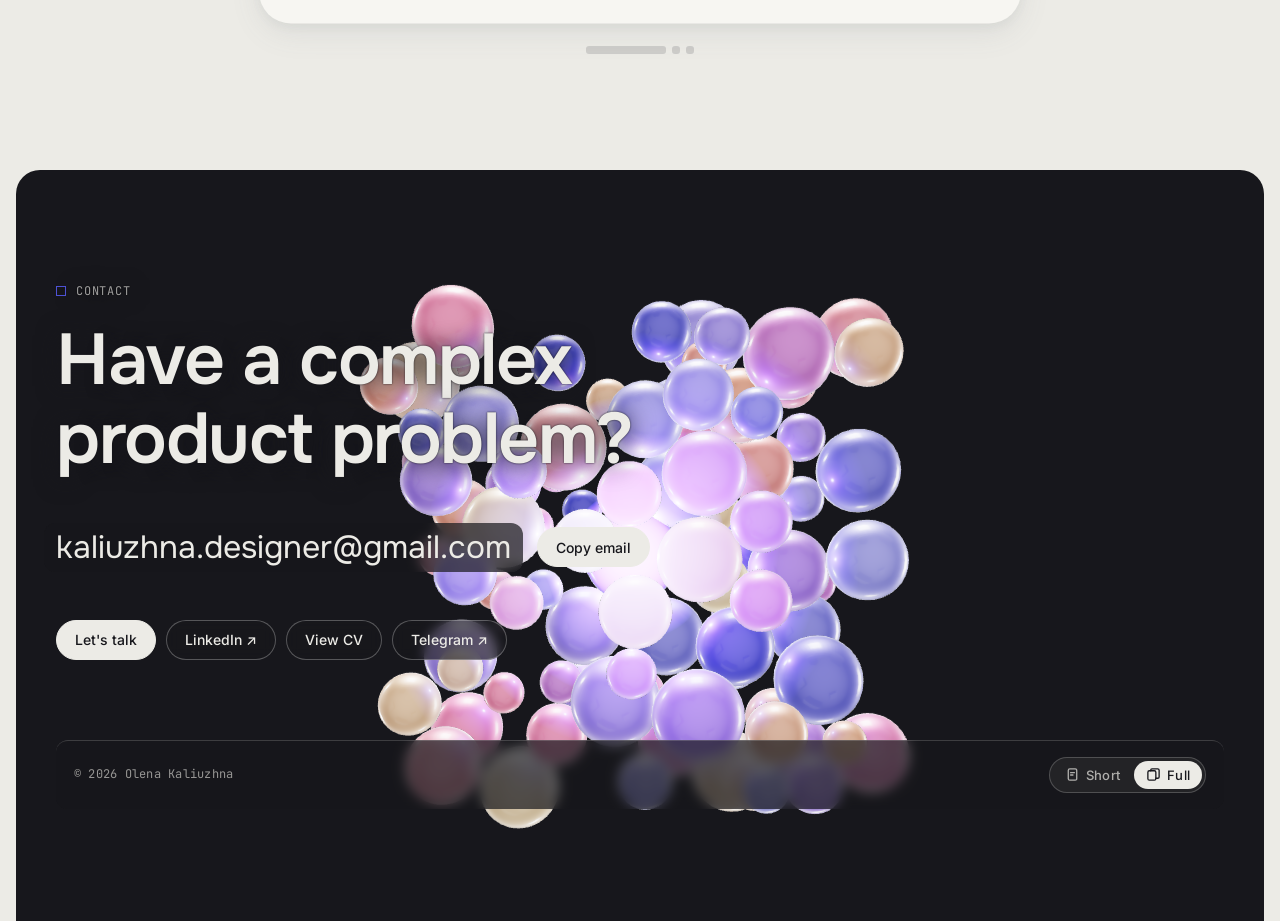
==== commit 0f3ada14: "Add files via upload" ====
--- a/index.html
+++ b/index.html
@@ -8,7 +8,7 @@
 <link rel="preconnect" href="https://fonts.googleapis.com">
 <link rel="preconnect" href="https://fonts.gstatic.com" crossorigin>
 <link rel="stylesheet" href="https://fonts.googleapis.com/css2?family=Inter:wght@400;500;600&family=Onest:wght@500;600&family=JetBrains+Mono:wght@400;500&display=swap">
-<link rel="stylesheet" href="styles.css?v=202610061831">
+<link rel="stylesheet" href="styles.css?v=202610071438">
 <script>try{var t=localStorage.getItem('ok-theme');if(t)document.documentElement.setAttribute('data-theme',t);}catch(e){}</script>
 </head>
 <body>
@@ -31,12 +31,15 @@
     <div class="hero-grid"></div>
     <div class="wrap">
       <div class="hero-meta">
-        <span class="status"><img class="ava" src="avatar.jpg" alt="" width="28" height="28"><i></i>Open to Product Designer roles &amp; freelance</span>
+        <span class="status"><img class="ava" src="avatar.jpg" alt="" width="28" height="28"><i></i>Open to Product Designer roles · remote</span>
         <span class="mono" style="color:var(--muted)">Kyiv, Ukraine · Remote · UTC+3</span>
       </div>
-      <h1>I make <span class="sel">complex<span class="box" aria-hidden="true"></span><span class="h" aria-hidden="true"></span><span class="h" aria-hidden="true"></span><span class="h" aria-hidden="true"></span><span class="h" aria-hidden="true"></span><span class="dim" id="dim" aria-hidden="true">320 × 72</span><span class="cursor" aria-hidden="true"><svg viewBox="0 0 16 16"><path d="M1 1l5.5 14 2-6 6-2z"/></svg><span>Olena</span></span></span> products feel simple to use.</h1>
+      <div class="eyebrow hero-eyebrow">Product Designer</div>
+      <h1 class="hero-title">I turn <span class="sel">complex<span class="box" aria-hidden="true"></span><span class="h" aria-hidden="true"></span><span class="h" aria-hidden="true"></span><span class="h" aria-hidden="true"></span><span class="h" aria-hidden="true"></span><span class="dim" id="dim" aria-hidden="true">320 × 72</span><span class="cursor" aria-hidden="true"><svg viewBox="0 0 16 16"><path d="M1 1l5.5 14 2-6 6-2z"/></svg><span>Olena</span></span></span> products into clear, usable systems.</h1>
       <div class="hero-lede">
-        <p><strong>Product Designer</strong> with 4+ years in SaaS, fintech and mobile products. I work end to end, from discovery and user research to UI delivery and developer handoff, and I treat design as a tool for solving problems, not decoration.</p>
+        <div class="hero-copy">
+          <p><strong>Product Designer working across fintech, SaaS, AI and mobile products</strong> — from product problems and UX strategy to scalable design systems and shipped interfaces.</p>
+        </div>
         <div class="hero-cta">
           <button class="btn btn-lg" type="button" data-cc aria-haspopup="dialog" aria-controls="cc">Contact me</button>
         </div>
@@ -47,67 +50,93 @@
   <section id="work">
     <div class="wrap">
       <div class="sec-head">
-        <div><div class="eyebrow">Featured cases</div><h2 style="margin-top:16px">Products I've shaped</h2></div>
-        <p>Cybersecurity, social gifting, automotive data, mobile games and culture. Different domains, same job: find the real problem, structure it, and ship an interface people understand.</p>
+        <div><div class="eyebrow">Case studies</div><h2 style="margin-top:16px">Selected work</h2></div>
+        <p>A fintech ecosystem, a marketplace team I led, a data-heavy B2B product, a mobile game and a cultural website. Each case shows the problem, the decisions and what changed.</p>
       </div>
 
       <div class="work-grid">
 <!--CARDS-->
-        <a class="proj" href="case-extra-safe.html" style="--tint:#3169CF" aria-label="Extra Safe: A messenger where money moves in chat. Go to project">
+        <a class="proj" href="case-extra-safe.html" style="--tint:#3169CF" aria-label="Extra Safe: Complex fintech, communication and wallet ecosystem. Go to project">
           <div class="proj-bg"><img src="extra-safe-card-bg.jpg" alt="" loading="lazy" width="2400" height="1334"></div>
           <div class="proj-in">
             <div class="proj-logo"><svg viewBox="0 0 124 17" fill="currentColor" xmlns="http://www.w3.org/2000/svg" role="img" aria-label="Extra Safe"><defs><linearGradient id="es-g" x1="7.774" x2="7.774" y1="0" y2="16.747" gradientUnits="userSpaceOnUse"><stop stop-color="#3169CF"/><stop offset="1" stop-color="#5AC59C"/></linearGradient></defs><path fill="url(#es-g)" d="m0 0 .016 1.098c.03 1.784.366 4.853 1.994 8.008-.32 1.23-.647 2.453-.966 3.684Q.528 14.762 0 16.747q2.619-1.661 5.25-3.31c.779.74 1.636 1.402 2.524 1.994 1.472-.974 2.858-2.166 3.949-3.521 3.217-4.004 3.77-8.483 3.809-10.804l.015-1.098H0zm10.04 10.547c-.389.483-.84.919-1.285 1.347-.32.273-.646.538-.966.81-.335-.272-.67-.537-1.005-.81-.444-.428-.895-.864-1.285-1.347C3.124 7.595 2.407 4.33 2.22 2.157h11.092c-.18 2.174-.896 5.438-3.272 8.39"/><path d="M24.338 13.36V1.297h7.844V3.13h-5.66v3.274h5.254v1.832h-5.253v3.292h5.707v1.831zM36.237 1.298l2.656 4.417h.094l2.668-4.417h2.491l-3.716 6.03 3.775 6.031h-2.532l-2.686-4.387h-.094l-2.685 4.387h-2.52l3.81-6.03-3.764-6.03zM45.332 3.13V1.298h9.622V3.13h-3.727v10.23h-2.168V3.13zM56.81 13.36V1.297h4.522q1.39 0 2.332.483.95.483 1.432 1.355.488.865.488 2.02 0 1.16-.494 2.014-.489.848-1.443 1.313-.954.46-2.344.46h-3.221V7.127h2.926q.813 0 1.331-.223.519-.23.766-.666.253-.441.253-1.083t-.253-1.096a1.6 1.6 0 0 0-.771-.695q-.52-.24-1.337-.241h-2.003v10.235zm6.23-5.466 2.986 5.465h-2.438l-2.933-5.465zM69.144 13.36h-2.332l4.246-12.062h2.698l4.252 12.061h-2.332l-3.222-9.587h-.094zm.077-4.73h6.36v1.755h-6.36zM90.265 4.614q-.083-.772-.695-1.202-.606-.43-1.579-.43-.683 0-1.172.207-.489.206-.748.56a1.36 1.36 0 0 0-.265.806q0 .377.171.654.177.276.477.47.3.189.666.319.365.13.736.218l1.13.282q.684.16 1.314.43.636.271 1.136.683.507.412.801.996.295.582.295 1.366 0 1.06-.542 1.867-.541.801-1.566 1.254-1.02.448-2.468.448-1.407 0-2.444-.436-1.03-.435-1.614-1.272-.578-.837-.624-2.038h2.15q.046.63.388 1.049.341.417.89.624.553.206 1.236.206.712 0 1.249-.212.542-.218.848-.6a1.45 1.45 0 0 0 .312-.908q-.006-.471-.277-.777-.27-.312-.76-.518a7.3 7.3 0 0 0-1.13-.377l-1.373-.354q-1.49-.383-2.355-1.16-.86-.783-.86-2.079 0-1.065.577-1.867.584-.8 1.584-1.242 1.002-.448 2.268-.448 1.283 0 2.25.448.971.442 1.525 1.23.554.785.57 1.803zM95.834 13.36h-2.332l4.246-12.062h2.697l4.252 12.061h-2.332l-3.221-9.587h-.094zm.077-4.73h6.36v1.755h-6.36zM106.286 13.36V1.297h7.727V3.13h-5.542v3.274h5.012v1.832h-5.012v5.123zM116.003 13.36V1.297h7.845V3.13h-5.66v3.274h5.253v1.832h-5.253v3.292h5.707v1.831z"/></svg></div>
-            <h3>A messenger where money moves in chat</h3>
-            <span class="proj-btn">Go to project</span>
-          </div>
-        </a>
-        <a class="proj" href="case-timeplaceme.html" style="--tint:#8BC34A" aria-label="TIMEPLACEME, Inc: A social gifting marketplace with an AI assistant. Go to project">
+            <h3>Complex fintech, communication and wallet ecosystem</h3>
+            <p class="proj-sub">Designing a secure product ecosystem where communication, identity and financial actions meet.</p>
+            <span class="proj-btn">Go to project</span>
+          </div>
+          <div class="proj-tags" aria-label="Tags"><span>Fintech</span><span>Product ecosystem</span><span>UX/UI</span><span>Design systems</span></div>
+        </a>
+        <a class="proj" href="case-timeplaceme.html" style="--tint:#8BC34A" aria-label="TIMEPLACEME, Inc: Leading design for an AI-powered social gifting marketplace. Go to project">
           <div class="proj-bg"><img src="tpm-card-bg-v2.jpg" alt="" loading="lazy" width="2400" height="1334"></div>
           <div class="proj-in">
             <div class="proj-logo"><img src="timeplaceme.png" alt="TIMEPLACEME, Inc" class="proj-logo-img"></div>
-            <h3>A social gifting marketplace with an AI assistant</h3>
-            <span class="proj-btn">Go to project</span>
-          </div>
-        </a>
-        <a class="proj" href="case-vinassessment.html" style="--tint:#EA5557" aria-label="VinAssessment: Car history a dealer can read in seconds. Go to project">
+            <h3>Leading design for an AI-powered social gifting marketplace</h3>
+            <p class="proj-sub">Product design, AI experience and design leadership across a growing marketplace.</p>
+            <span class="proj-btn">Go to project</span>
+          </div>
+          <div class="proj-tags" aria-label="Tags"><span>Design Lead</span><span>AI</span><span>Marketplace</span><span>Mentoring</span></div>
+        </a>
+        <a class="proj" href="case-vinassessment.html" style="--tint:#EA5557" aria-label="VinAssessment: Making complex automotive data easier to understand and act on. Go to project">
           <div class="proj-bg"><img src="vin-card-bg.jpg" alt="" loading="lazy" width="2400" height="1334"></div>
           <div class="proj-in">
             <div class="proj-logo"><svg viewBox="0 0 223 34" fill="currentColor" xmlns="http://www.w3.org/2000/svg" role="img" aria-label="VinAssessment"><path d="M1 33L43 33" stroke="#EA5557" stroke-width="1.5" stroke-linecap="round" fill="none"/><path d="M4.4 27.8L1 0.2H6.2L8.3 19L10 0.2H15.3L11.9 27.8H4.4Z"/><path d="M18.4 27.8V0.3H23.7V27.8H18.4Z"/><path d="M27.7 27.8V0.3H33.3L35.8 13.4V0.3H41.2V27.8H35.8L33 14V27.8H27.7Z"/><path d="M53.9 27.8L56.5 0.3H65.9L68.5 27.8H63.3L62.9 23.3H59.6L59.2 27.8H53.9ZM59.9 18.9H62.4L61.2 4.9H61L59.9 18.9Z"/><path d="M78.4 28C75.9 28 74.1 27.4 73 26.1C71.9 24.9 71.3 22.9 71.3 20.2V17.5H76.8V20.9C76.8 21.5 76.9 22 77.1 22.4C77.3 22.8 77.6 22.9 78.1 22.9C78.6 22.9 78.9 22.8 79.1 22.5C79.3 22.2 79.4 21.7 79.4 21.1C79.4 20.2 79.3 19.5 79.2 19C79 18.4 78.7 17.8 78.3 17.3C77.9 16.8 77.3 16.2 76.6 15.5L74.1 13.2C72.3 11.4 71.3 9.4 71.3 7.2C71.3 4.9 71.9 3.1 73 1.8C74.1 0.6 75.6 0 77.7 0C80.2 0 82 0.7 83.1 2C84.1 3.4 84.7 5.4 84.7 8.1H79.1V6.3C79.1 5.9 79 5.6 78.7 5.4C78.5 5.2 78.2 5.1 77.9 5.1C77.4 5.1 77.1 5.2 76.9 5.4C76.7 5.7 76.6 6 76.6 6.4C76.6 6.8 76.7 7.2 76.9 7.6C77.1 8.1 77.5 8.6 78.2 9.2L81.3 12.2C82 12.8 82.6 13.5 83.1 14.1C83.6 14.8 84 15.6 84.4 16.5C84.7 17.4 84.8 18.5 84.8 19.7C84.8 22.3 84.4 24.3 83.4 25.8C82.5 27.3 80.8 28 78.4 28Z"/><path d="M95 28C92.5 28 90.7 27.4 89.5 26.1C88.4 24.9 87.9 22.9 87.9 20.2V17.5H93.3V20.9C93.3 21.5 93.4 22 93.6 22.4C93.8 22.8 94.1 22.9 94.6 22.9C95.1 22.9 95.5 22.8 95.7 22.5C95.9 22.2 96 21.7 96 21.1C96 20.2 95.9 19.5 95.7 19C95.5 18.4 95.2 17.8 94.8 17.3C94.4 16.8 93.9 16.2 93.1 15.5L90.7 13.2C88.8 11.4 87.9 9.4 87.9 7.2C87.9 4.9 88.4 3.1 89.5 1.8C90.6 0.6 92.2 0 94.2 0C96.8 0 98.6 0.7 99.6 2C100.7 3.4 101.2 5.4 101.2 8.1H95.6V6.3C95.6 5.9 95.5 5.6 95.3 5.4C95.1 5.2 94.8 5.1 94.4 5.1C94 5.1 93.7 5.2 93.5 5.4C93.3 5.7 93.2 6 93.2 6.4C93.2 6.8 93.3 7.2 93.5 7.6C93.7 8.1 94.1 8.6 94.7 9.2L97.9 12.2C98.5 12.8 99.1 13.5 99.6 14.1C100.2 14.8 100.6 15.6 100.9 16.5C101.2 17.4 101.4 18.5 101.4 19.7C101.4 22.3 100.9 24.3 100 25.8C99 27.3 97.3 28 95 28Z"/><path d="M105 27.8V0.3H116V5.6H110.6V10.9H115.8V16.1H110.6V22.4H116.4V27.8H105Z"/><path d="M126.5 28C124 28 122.1 27.4 121 26.1C119.9 24.9 119.4 22.9 119.4 20.2V17.5H124.8V20.9C124.8 21.5 124.9 22 125.1 22.4C125.3 22.8 125.6 22.9 126.1 22.9C126.6 22.9 127 22.8 127.1 22.5C127.3 22.2 127.4 21.7 127.4 21.1C127.4 20.2 127.4 19.5 127.2 19C127 18.4 126.7 17.8 126.3 17.3C125.9 16.8 125.3 16.2 124.6 15.5L122.1 13.2C120.3 11.4 119.4 9.4 119.4 7.2C119.4 4.9 119.9 3.1 121 1.8C122.1 0.6 123.7 0 125.7 0C128.3 0 130 0.7 131.1 2C132.2 3.4 132.7 5.4 132.7 8.1H127.1V6.3C127.1 5.9 127 5.6 126.8 5.4C126.6 5.2 126.3 5.1 125.9 5.1C125.5 5.1 125.1 5.2 124.9 5.4C124.7 5.7 124.6 6 124.6 6.4C124.6 6.8 124.7 7.2 125 7.6C125.2 8.1 125.6 8.6 126.2 9.2L129.4 12.2C130 12.8 130.6 13.5 131.1 14.1C131.6 14.8 132.1 15.6 132.4 16.5C132.7 17.4 132.9 18.5 132.9 19.7C132.9 22.3 132.4 24.3 131.4 25.8C130.5 27.3 128.8 28 126.5 28Z"/><path d="M143 28C140.5 28 138.7 27.4 137.6 26.1C136.5 24.9 135.9 22.9 135.9 20.2V17.5H141.4V20.9C141.4 21.5 141.4 22 141.6 22.4C141.8 22.8 142.2 22.9 142.7 22.9C143.2 22.9 143.5 22.8 143.7 22.5C143.9 22.2 144 21.7 144 21.1C144 20.2 143.9 19.5 143.7 19C143.6 18.4 143.3 17.8 142.9 17.3C142.4 16.8 141.9 16.2 141.2 15.5L138.7 13.2C136.8 11.4 135.9 9.4 135.9 7.2C135.9 4.9 136.5 3.1 137.5 1.8C138.6 0.6 140.2 0 142.3 0C144.8 0 146.6 0.7 147.6 2C148.7 3.4 149.2 5.4 149.2 8.1H143.6V6.3C143.6 5.9 143.5 5.6 143.3 5.4C143.1 5.2 142.8 5.1 142.4 5.1C142 5.1 141.7 5.2 141.5 5.4C141.3 5.7 141.2 6 141.2 6.4C141.2 6.8 141.3 7.2 141.5 7.6C141.7 8.1 142.1 8.6 142.7 9.2L145.9 12.2C146.5 12.8 147.1 13.5 147.7 14.1C148.2 14.8 148.6 15.6 148.9 16.5C149.3 17.4 149.4 18.5 149.4 19.7C149.4 22.3 148.9 24.3 148 25.8C147 27.3 145.4 28 143 28Z"/><path d="M153 27.8V0.3H161.4L163.7 17L166 0.3H174.5V27.8H169.4V7.9L166.3 27.8H161.3L158 7.9V27.8H153Z"/><path d="M178.7 27.8V0.3H189.7V5.6H184.3V10.9H189.4V16.1H184.3V22.4H190V27.8H178.7Z"/><path d="M193.6 27.8V0.3H199.3L201.8 13.4V0.3H207.1V27.8H201.7L199 14V27.8H193.6Z"/><path d="M213.7 27.8V5.5H210.4V0.3H222.4V5.5H219.2V27.8H213.7Z"/></svg></div>
-            <h3>Car history a dealer can read in seconds</h3>
-            <span class="proj-btn">Go to project</span>
-          </div>
-        </a>
-        <a class="proj" href="case-fruit-fight.html" style="--tint:#F5B800" aria-label="Fruit Fight: Real cards that come alive on your phone. Go to project">
+            <h3>Making complex automotive data easier to understand and act on</h3>
+            <p class="proj-sub">Designing connected B2B and B2C experiences across listings, dashboards and browser tools.</p>
+            <span class="proj-btn">Go to project</span>
+          </div>
+          <div class="proj-tags" aria-label="Tags"><span>B2B</span><span>B2C</span><span>Data-heavy UX</span><span>Design systems</span></div>
+        </a>
+        <a class="proj" href="case-fruit-fight.html" style="--tint:#F5B800" aria-label="Fruit Fight: Designing interaction for a physical mobile experience. Go to project">
           <div class="proj-bg"><img src="ff-card-bg-v2.jpg" alt="" loading="lazy" width="2400" height="1334"></div>
           <div class="proj-in">
             <div class="proj-logo"><img src="fruit-fight.png" alt="Fruit Fight" class="proj-logo-img"></div>
-            <h3>Real cards that come alive on your phone</h3>
-            <span class="proj-btn">Go to project</span>
-          </div>
+            <h3>Designing interaction for a physical mobile experience</h3>
+            <p class="proj-sub">Exploring how orientation, gestures and game mechanics shape the interface.</p>
+            <span class="proj-btn">Go to project</span>
+          </div>
+          <div class="proj-tags" aria-label="Tags"><span>Mobile</span><span>Interaction</span><span>Game UX</span><span>RTL</span></div>
         </a>
         <a class="proj" href="case-novakivsky.html" style="--tint:#B08D57" aria-label="Novakivsky Art Gallery: A website worthy of Ukraine&#x27;s Van Gogh. Go to project">
           <div class="proj-bg"><img src="nv-card-bg.jpg" alt="" loading="lazy" width="2400" height="1334"></div>
           <div class="proj-in">
             <div class="proj-logo"><img src="novakivsky.png" alt="Novakivsky Art Gallery" class="proj-logo-img"></div>
             <h3>A website worthy of Ukraine&#x27;s Van Gogh</h3>
-            <span class="proj-btn">Go to project</span>
-          </div>
+            <p class="proj-sub">Visual storytelling for a cultural product: letting the paintings lead.</p>
+            <span class="proj-btn">Go to project</span>
+          </div>
+          <div class="proj-tags" aria-label="Tags"><span>Visual storytelling</span><span>Cultural product</span><span>Brand expression</span></div>
         </a>
         <!--/CARDS-->
       </div>
     </div>
   </section>
 
+  <section id="how" class="how-sec">
+    <div class="wrap">
+      <div class="sec-head">
+        <div><div class="eyebrow">Approach</div><h2 style="margin-top:16px">How I work</h2></div>
+        <p>I’m at my best when a product is still messy — too many ideas, too many constraints, unclear flows. I enjoy turning that complexity into structure teams can build and users can understand.</p>
+      </div>
+      <ol class="how-list">
+        <li><span class="mono">01</span><h3>Start with the problem</h3><p>I don't jump into UI before understanding what we're actually solving, who we're solving it for and what matters to the product.</p></li>
+        <li><span class="mono">02</span><h3>Make complexity visible</h3><p>I map flows, dependencies, edge cases and competing needs before trying to simplify them.</p></li>
+        <li><span class="mono">03</span><h3>Design with the team</h3><p>I work closely with product, engineering, content and marketing to make decisions practical, aligned and shippable.</p></li>
+        <li><span class="mono">04</span><h3>Build systems, not just screens</h3><p>I look for reusable patterns, components and design decisions that make the product more consistent and easier to scale.</p></li>
+        <li><span class="mono">05</span><h3>Ship, learn and iterate</h3><p>A design isn't finished when the Figma file is finished. I care about what happens after it reaches real users.</p></li>
+      </ol>
+    </div>
+  </section>
+
   <section id="kind-words" class="tm-section">
     <div class="wrap">
       <div class="sec-head">
-        <div><div class="eyebrow">Kind words</div><h2 style="margin-top:16px">What people I've worked with say</h2></div>
-        <p>Recommendations from founders, managers, teammates and the designers I've mentored. All of them are on my <a href="https://www.linkedin.com/in/kaliuzhnaolena/details/recommendations/" target="_blank" rel="noopener">LinkedIn ↗</a></p>
+        <div><div class="eyebrow">Kind words</div><h2 style="margin-top:16px">Clarity, structure, calm leadership</h2></div>
+        <p>Three of my recommendations: from a founder I worked for, a teammate and a designer I mentored. More on the <a href="about.html#kind-words">About page</a> and on <a href="https://www.linkedin.com/in/kaliuzhnaolena/details/recommendations/" target="_blank" rel="noopener">LinkedIn ↗</a></p>
       </div>
     </div>
     <div class="tm" role="region" aria-roledescription="carousel" aria-label="Recommendations" tabindex="0">
       <div class="tm-stage" aria-live="polite">
-        <div class="tm-card tone-sage" data-i="0" role="group" aria-roledescription="slide" aria-label="1 of 8: Ekaterina Tsygankova">
+        <div class="tm-card tone-sage" data-i="0" role="group" aria-roledescription="slide" aria-label="1 of 3: Ekaterina Tsygankova">
           <svg class="tm-neck" viewBox="0 0 20 37.3338" preserveAspectRatio="none" aria-hidden="true"><path d="M0 0C0 0 1.2422 13.5759 10 13.5759C18.7578 13.5759 20 0 20 0V37.3338C20 37.3338 18.7578 23.7578 10 23.7578C1.2422 23.7578 0 37.3338 0 37.3338V0Z"/></svg>
           <div class="tm-clip">
             <div class="tm-peek" aria-hidden="true"><span>ET</span></div>
@@ -121,21 +150,7 @@
             </div>
           </div>
         </div>
-        <div class="tm-card tone-accent" data-i="1" role="group" aria-roledescription="slide" aria-label="2 of 8: Andriy Kondzolko">
-          <svg class="tm-neck" viewBox="0 0 20 37.3338" preserveAspectRatio="none" aria-hidden="true"><path d="M0 0C0 0 1.2422 13.5759 10 13.5759C18.7578 13.5759 20 0 20 0V37.3338C20 37.3338 18.7578 23.7578 10 23.7578C1.2422 23.7578 0 37.3338 0 37.3338V0Z"/></svg>
-          <div class="tm-clip">
-            <div class="tm-peek" aria-hidden="true"><span>AK</span></div>
-            <div class="tm-full">
-              <div class="tm-text">
-                <h3>Effective solutions to every challenge</h3>
-                <blockquote><p>“Throughout our collaboration, I never once felt that her lack of experience held us back — on the contrary, she always found effective solutions to every challenge we faced. Her mastery of Figma was impressive. She will not only elevate your project to a new level but also bring kindness, care, and genuine inspiration into your workflow.”</p></blockquote>
-                <div class="tm-who"><span class="tm-pill tm-name">Andriy Kondzolko</span><svg class="tm-link" viewBox="0 -2 14 12" aria-hidden="true"><path d="M0 -2 V0 C0 0 5.09091 0.49688 5.09091 4 C5.09091 7.50312 0 8 0 8 V10 H14 V8 C14 8 8.90909 7.50312 8.90909 4 C8.90909 0.49688 14 0 14 0 V-2 Z"/></svg><span class="tm-pill tm-role">CTO, VinAssessment · managed Olena directly</span></div>
-              </div>
-              <div class="tm-photo" aria-hidden="true"><span class="tm-ini">AK</span><span class="tm-meta mono">LinkedIn · May 2025</span></div>
-            </div>
-          </div>
-        </div>
-        <div class="tm-card tone-sand" data-i="2" role="group" aria-roledescription="slide" aria-label="3 of 8: Giorgi Tediashvili">
+        <div class="tm-card tone-sand" data-i="1" role="group" aria-roledescription="slide" aria-label="2 of 3: Giorgi Tediashvili">
           <svg class="tm-neck" viewBox="0 0 20 37.3338" preserveAspectRatio="none" aria-hidden="true"><path d="M0 0C0 0 1.2422 13.5759 10 13.5759C18.7578 13.5759 20 0 20 0V37.3338C20 37.3338 18.7578 23.7578 10 23.7578C1.2422 23.7578 0 37.3338 0 37.3338V0Z"/></svg>
           <div class="tm-clip">
             <div class="tm-peek" aria-hidden="true"><span>GT</span></div>
@@ -149,35 +164,7 @@
             </div>
           </div>
         </div>
-        <div class="tm-card tone-rose" data-i="3" role="group" aria-roledescription="slide" aria-label="4 of 8: Iryna Shovkun">
-          <svg class="tm-neck" viewBox="0 0 20 37.3338" preserveAspectRatio="none" aria-hidden="true"><path d="M0 0C0 0 1.2422 13.5759 10 13.5759C18.7578 13.5759 20 0 20 0V37.3338C20 37.3338 18.7578 23.7578 10 23.7578C1.2422 23.7578 0 37.3338 0 37.3338V0Z"/></svg>
-          <div class="tm-clip">
-            <div class="tm-peek" aria-hidden="true"><span>IS</span></div>
-            <div class="tm-full">
-              <div class="tm-text">
-                <h3>Visually appealing and highly functional</h3>
-                <blockquote><p>“Lena has strong technical skills, creates precise prototypes, and selects references that align perfectly with the project’s needs. The designs she delivers are not only visually appealing but also highly functional, driving real improvements in conversion rates.”</p></blockquote>
-                <div class="tm-who"><span class="tm-pill tm-name">Iryna Shovkun</span><svg class="tm-link" viewBox="0 -2 14 12" aria-hidden="true"><path d="M0 -2 V0 C0 0 5.09091 0.49688 5.09091 4 C5.09091 7.50312 0 8 0 8 V10 H14 V8 C14 8 8.90909 7.50312 8.90909 4 C8.90909 0.49688 14 0 14 0 V-2 Z"/></svg><span class="tm-pill tm-role">Senior Project Manager · managed Olena directly</span></div>
-              </div>
-              <div class="tm-photo" aria-hidden="true"><span class="tm-ini">IS</span><span class="tm-meta mono">LinkedIn · Oct 2024</span></div>
-            </div>
-          </div>
-        </div>
-        <div class="tm-card tone-sky" data-i="4" role="group" aria-roledescription="slide" aria-label="5 of 8: Alina Sokur">
-          <svg class="tm-neck" viewBox="0 0 20 37.3338" preserveAspectRatio="none" aria-hidden="true"><path d="M0 0C0 0 1.2422 13.5759 10 13.5759C18.7578 13.5759 20 0 20 0V37.3338C20 37.3338 18.7578 23.7578 10 23.7578C1.2422 23.7578 0 37.3338 0 37.3338V0Z"/></svg>
-          <div class="tm-clip">
-            <div class="tm-peek" aria-hidden="true"><span>AS</span></div>
-            <div class="tm-full">
-              <div class="tm-text">
-                <h3>Fresh ideas and a creative approach</h3>
-                <blockquote><p>“She’s an incredible UI/UX specialist who always brings fresh ideas and a creative approach to her work. I really appreciate how attentive she is to details and always tries to understand the needs of users. Her responsibility and organisation are truly impressive.”</p></blockquote>
-                <div class="tm-who"><span class="tm-pill tm-name">Alina Sokur</span><svg class="tm-link" viewBox="0 -2 14 12" aria-hidden="true"><path d="M0 -2 V0 C0 0 5.09091 0.49688 5.09091 4 C5.09091 7.50312 0 8 0 8 V10 H14 V8 C14 8 8.90909 7.50312 8.90909 4 C8.90909 0.49688 14 0 14 0 V-2 Z"/></svg><span class="tm-pill tm-role">Product / Project Manager · same team</span></div>
-              </div>
-              <div class="tm-photo" aria-hidden="true"><span class="tm-ini">AS</span><span class="tm-meta mono">LinkedIn · Oct 2024</span></div>
-            </div>
-          </div>
-        </div>
-        <div class="tm-card tone-accent" data-i="5" role="group" aria-roledescription="slide" aria-label="6 of 8: Yuliia Bohuslavska">
+        <div class="tm-card tone-accent" data-i="2" role="group" aria-roledescription="slide" aria-label="3 of 3: Yuliia Bohuslavska">
           <svg class="tm-neck" viewBox="0 0 20 37.3338" preserveAspectRatio="none" aria-hidden="true"><path d="M0 0C0 0 1.2422 13.5759 10 13.5759C18.7578 13.5759 20 0 20 0V37.3338C20 37.3338 18.7578 23.7578 10 23.7578C1.2422 23.7578 0 37.3338 0 37.3338V0Z"/></svg>
           <div class="tm-clip">
             <div class="tm-peek" aria-hidden="true"><span>YB</span></div>
@@ -191,36 +178,8 @@
             </div>
           </div>
         </div>
-        <div class="tm-card tone-sand" data-i="6" role="group" aria-roledescription="slide" aria-label="7 of 8: Julia Derevianko">
-          <svg class="tm-neck" viewBox="0 0 20 37.3338" preserveAspectRatio="none" aria-hidden="true"><path d="M0 0C0 0 1.2422 13.5759 10 13.5759C18.7578 13.5759 20 0 20 0V37.3338C20 37.3338 18.7578 23.7578 10 23.7578C1.2422 23.7578 0 37.3338 0 37.3338V0Z"/></svg>
-          <div class="tm-clip">
-            <div class="tm-peek" aria-hidden="true"><span>JD</span></div>
-            <div class="tm-full">
-              <div class="tm-text">
-                <h3>Precision, innovation and a proactive team player</h3>
-                <blockquote><p>“Her designs aren’t just eye-catching but showcasing functional prowess, thanks to her careful research and empathy for what users need. Olena actively contributes to the success of other students by providing constructive feedback and tirelessly assisting those in need.”</p></blockquote>
-                <div class="tm-who"><span class="tm-pill tm-name">Julia Derevianko</span><svg class="tm-link" viewBox="0 -2 14 12" aria-hidden="true"><path d="M0 -2 V0 C0 0 5.09091 0.49688 5.09091 4 C5.09091 7.50312 0 8 0 8 V10 H14 V8 C14 8 8.90909 7.50312 8.90909 4 C8.90909 0.49688 14 0 14 0 V-2 Z"/></svg><span class="tm-pill tm-role">Product Designer · Olena’s teacher</span></div>
-              </div>
-              <div class="tm-photo" aria-hidden="true"><span class="tm-ini">JD</span><span class="tm-meta mono">LinkedIn · Dec 2023</span></div>
-            </div>
-          </div>
-        </div>
-        <div class="tm-card tone-sage" data-i="7" role="group" aria-roledescription="slide" aria-label="8 of 8: Liliia Sobko">
-          <svg class="tm-neck" viewBox="0 0 20 37.3338" preserveAspectRatio="none" aria-hidden="true"><path d="M0 0C0 0 1.2422 13.5759 10 13.5759C18.7578 13.5759 20 0 20 0V37.3338C20 37.3338 18.7578 23.7578 10 23.7578C1.2422 23.7578 0 37.3338 0 37.3338V0Z"/></svg>
-          <div class="tm-clip">
-            <div class="tm-peek" aria-hidden="true"><span>LS</span></div>
-            <div class="tm-full">
-              <div class="tm-text">
-                <h3>A powerful boost of inspiration</h3>
-                <blockquote><p>“Olena is the mentor who greatly helped me advance in the field of UI/UX design. Thanks to her, I not only gained the necessary knowledge and skills in UI/UX design but also received a powerful boost of inspiration and confidence in my abilities.”</p></blockquote>
-                <div class="tm-who"><span class="tm-pill tm-name">Liliia Sobko</span><svg class="tm-link" viewBox="0 -2 14 12" aria-hidden="true"><path d="M0 -2 V0 C0 0 5.09091 0.49688 5.09091 4 C5.09091 7.50312 0 8 0 8 V10 H14 V8 C14 8 8.90909 7.50312 8.90909 4 C8.90909 0.49688 14 0 14 0 V-2 Z"/></svg><span class="tm-pill tm-role">UI/UX Designer · mentee</span></div>
-              </div>
-              <div class="tm-photo" aria-hidden="true"><span class="tm-ini">LS</span><span class="tm-meta mono">LinkedIn · May 2024</span></div>
-            </div>
-          </div>
-        </div>
-      </div>
-      <div class="tm-tabs" role="tablist" aria-label="Choose a recommendation"><button type="button" role="tab" class="tm-tab" data-i="0" aria-label="Recommendation 1: Ekaterina Tsygankova"><i></i></button><button type="button" role="tab" class="tm-tab" data-i="1" aria-label="Recommendation 2: Andriy Kondzolko"><i></i></button><button type="button" role="tab" class="tm-tab" data-i="2" aria-label="Recommendation 3: Giorgi Tediashvili"><i></i></button><button type="button" role="tab" class="tm-tab" data-i="3" aria-label="Recommendation 4: Iryna Shovkun"><i></i></button><button type="button" role="tab" class="tm-tab" data-i="4" aria-label="Recommendation 5: Alina Sokur"><i></i></button><button type="button" role="tab" class="tm-tab" data-i="5" aria-label="Recommendation 6: Yuliia Bohuslavska"><i></i></button><button type="button" role="tab" class="tm-tab" data-i="6" aria-label="Recommendation 7: Julia Derevianko"><i></i></button><button type="button" role="tab" class="tm-tab" data-i="7" aria-label="Recommendation 8: Liliia Sobko"><i></i></button></div>
+      </div>
+      <div class="tm-tabs" role="tablist" aria-label="Choose a recommendation"><button type="button" role="tab" class="tm-tab" data-i="0" aria-label="Recommendation 1: Ekaterina Tsygankova"><i></i></button><button type="button" role="tab" class="tm-tab" data-i="1" aria-label="Recommendation 2: Giorgi Tediashvili"><i></i></button><button type="button" role="tab" class="tm-tab" data-i="2" aria-label="Recommendation 3: Yuliia Bohuslavska"><i></i></button></div>
     </div>
   </section>
 
@@ -228,18 +187,17 @@
     <div class="ballpit" data-ballpit aria-hidden="true"></div>
     <div class="wrap">
       <div class="eyebrow">Contact</div>
-      <h2>Have a complex product? Let's talk.</h2>
+      <h2>Have a complex product problem?</h2>
       <div class="mail-row">
         <span class="mail" id="mail">kaliuzhna.designer@gmail.com</span>
         <button class="btn" id="copy" type="button">Copy email</button>
         <span class="toast mono" id="toast" aria-live="polite"></span>
       </div>
       <div class="socials">
+        <a class="btn" href="mailto:kaliuzhna.designer@gmail.com?subject=Product%20Designer">Let's talk</a>
+        <a class="btn ghost" href="https://www.linkedin.com/in/kaliuzhnaolena/" target="_blank" rel="noopener">LinkedIn ↗</a>
+        <button class="btn ghost" type="button" data-cv>View CV</button>
         <a class="btn ghost" href="https://t.me/kaliuzhnaolena" target="_blank" rel="noopener">Telegram ↗</a>
-        <a class="btn ghost" href="https://www.linkedin.com/in/kaliuzhnaolena/" target="_blank" rel="noopener">LinkedIn ↗</a>
-        <a class="btn ghost" href="https://www.behance.net/kaliuzhnaolena" target="_blank" rel="noopener">Behance ↗</a>
-        <a class="btn ghost" href="https://dribbble.com/Kaliuzhna" target="_blank" rel="noopener">Dribbble ↗</a>
-        <button class="btn ghost" type="button" data-cv>View CV</button>
       </div>
       <div class="foot mono"><span>© 2026 Olena Kaliuzhna</span><div class="ver-switch" role="group" aria-label="Site version"><a class="vs-opt" href="https://olena-kaliuzhna-design.github.io/portfolio/" title="Short version: everything on one page"><svg viewBox="0 0 16 16" aria-hidden="true"><rect x="3.5" y="2" width="9" height="12" rx="1.6"/><path d="M6 6h4M6 8.5h2.5"/></svg><span>Short</span></a><span class="vs-opt is-on" aria-current="page" title="Full version"><svg viewBox="0 0 16 16" aria-hidden="true"><rect x="2" y="4" width="8.5" height="10" rx="1.6"/><path d="M5 4V3.4C5 2.6 5.6 2 6.4 2h6.1c.8 0 1.5.6 1.5 1.4v7.2c0 .8-.7 1.4-1.5 1.4h-2"/></svg><span>Full</span></span></div></div>
     </div>
@@ -271,7 +229,7 @@
       <a class="cc-row" href="https://t.me/kaliuzhnaolena" target="_blank" rel="noopener"><svg viewBox="0 0 24 24" aria-hidden="true"><path d="M21 4L3 11.2l6.2 2.3L18 7.5l-6.8 7.3.3 5.2 3.2-3.6 4.1 3z"/></svg><span><b>Telegram</b><small>@kaliuzhnaolena</small></span><i aria-hidden="true">↗</i></a>
       <a class="cc-row" href="https://www.linkedin.com/in/kaliuzhnaolena/" target="_blank" rel="noopener"><svg viewBox="0 0 24 24" aria-hidden="true"><rect x="3" y="3" width="18" height="18" rx="3"/><path d="M7.5 10.5v6M7.5 7.6v.1M11 16.5v-6M11 13.2c0-1.6 1-2.7 2.5-2.7s2.5 1 2.5 2.7v3.3"/></svg><span><b>LinkedIn</b><small>in/kaliuzhnaolena</small></span><i aria-hidden="true">↗</i></a>
     </div>
-    <p class="cc-note">Open to product design roles, freelance projects and teams building products people trust.</p>
+    <p class="cc-note">Open to Product Designer roles with international product teams, remote.</p>
   </div>
   </div>
 </div>
--- a/styles.css
+++ b/styles.css
@@ -929,3 +929,95 @@
 .cta-tree .foot .vs-opt{color:rgba(237,235,230,.72)}
 .cta-tree .foot a.vs-opt:hover{color:#fff;background:rgba(255,255,255,.12)}
 .cta-tree .foot .vs-opt.is-on{background:#EDEBE6;color:#0a0a0a}
+
+/* ===== v2: senior positioning ===== */
+.hero-eyebrow{margin-bottom:18px}
+.hero .hero-title{max-width:18ch}
+.hero-copy{display:grid;gap:14px}
+.hero-lede .hero-avail{font-size:var(--s0);color:var(--ink);display:inline-flex;align-items:center;gap:10px}
+.hero-lede .hero-avail::before{content:"";width:8px;height:8px;border-radius:50%;background:#3E9B5A;flex:none}
+.proj h3{max-width:17ch}
+.proj-sub{margin:-14px 0 0;max-width:42ch;color:rgba(255,255,255,.82);font-size:clamp(.9375rem,1.2vw,1.0625rem);line-height:1.5;text-shadow:0 1px 12px rgba(0,0,0,.45)}
+.proj-tags{display:flex;flex-wrap:wrap;gap:6px;margin-top:-10px}
+.proj-tags span{font-size:.75rem;padding:4px 10px;border-radius:999px;border:1px solid rgba(255,255,255,.28);color:#fff;background:rgba(0,0,0,.18);backdrop-filter:blur(4px);-webkit-backdrop-filter:blur(4px)}
+.gcase-sub{margin:-6px 0 0;color:rgba(255,255,255,.7);font-size:.9375rem;line-height:1.5;max-width:46ch}
+
+/* Case-study section nav */
+.case-nav{position:sticky;top:64px;z-index:15;background:color-mix(in srgb,var(--paper) 88%,transparent);backdrop-filter:blur(10px);-webkit-backdrop-filter:blur(10px);border-bottom:1px solid var(--line)}
+.case-nav .wrap{display:flex;gap:6px;overflow-x:auto;scrollbar-width:none;padding-block:10px}
+.case-nav .wrap::-webkit-scrollbar{display:none}
+.case-nav a{flex:none;font-size:.8125rem;text-decoration:none;color:var(--muted);padding:6px 12px;border-radius:999px;transition:background .2s,color .2s}
+.case-nav a:hover{color:var(--ink);background:color-mix(in srgb,var(--ink) 6%,transparent)}
+.case-nav a[aria-current]{color:var(--paper);background:var(--ink)}
+.chapter[id]{scroll-margin-top:130px}
+@media (max-width:640px){.case-nav{top:96px}.chapter[id]{scroll-margin-top:160px}}
+
+/* Case-study building blocks */
+.cx-grid{display:grid;grid-template-columns:repeat(auto-fit,minmax(min(100%,170px),1fr));gap:1px;background:var(--line);border:1px solid var(--line);border-radius:var(--r);overflow:hidden}
+.cx-grid>div{background:var(--surface);padding:18px 18px 20px;display:grid;gap:6px;align-content:start}
+.cx-grid b{color:var(--ink);font-weight:600;font-size:.9375rem}
+.cx-grid span{font-size:.8125rem;line-height:1.45}
+.own{display:grid;grid-template-columns:repeat(2,minmax(0,1fr));gap:16px}
+.own>div{border:1px solid var(--line);border-radius:var(--r);background:var(--surface);padding:20px 22px}
+.own .mono{display:block;margin-bottom:10px;color:var(--accent);text-transform:uppercase;letter-spacing:.08em}
+.own ul{margin:0;padding-left:18px;display:grid;gap:8px;font-size:.9375rem}
+.insight{margin:4px 0 0;padding:22px 24px;border-left:3px solid var(--accent);background:var(--accent-soft);border-radius:0 var(--r) var(--r) 0;color:var(--ink)}
+.insight .mono{display:block;margin-bottom:8px;text-transform:uppercase;letter-spacing:.08em;color:var(--accent)}
+.insight p{margin:0;font-size:var(--s1);line-height:1.5}
+.decisions{display:grid;gap:16px}
+.decision{border:1px solid var(--line);border-radius:var(--r);background:var(--surface);padding:clamp(20px,2.4vw,28px)}
+.decision>.mono{color:var(--accent);text-transform:uppercase;letter-spacing:.08em}
+.decision h3{margin:8px 0 16px;font-size:clamp(1.25rem,1.9vw,1.5rem);font-weight:500;letter-spacing:-.015em;color:var(--ink)}
+.decision dl{margin:0;display:grid;grid-template-columns:repeat(auto-fit,minmax(min(100%,190px),1fr));gap:14px 22px}
+.decision dt{font-family:var(--f-mono);font-size:var(--s-1);text-transform:uppercase;letter-spacing:.08em;color:var(--muted);margin-bottom:4px}
+.decision dd{margin:0;font-size:.9375rem;line-height:1.55;color:var(--ink)}
+.chapter.full .decisions{grid-template-columns:repeat(2,minmax(0,1fr))}
+.lead-grid{display:grid;grid-template-columns:repeat(auto-fit,minmax(min(100%,240px),1fr));gap:16px;margin-bottom:12px}
+.lead-grid>div{border-top:2px solid var(--ink);padding-top:14px}
+.lead-grid .mono{color:var(--ink);text-transform:uppercase;letter-spacing:.08em}
+.lead-grid p{margin:8px 0 0;font-size:.9375rem;line-height:1.55}
+.case-quote{margin:0;padding:clamp(22px,3vw,32px);border-radius:var(--r);background:var(--surface);border:1px solid var(--line)}
+.case-quote p{margin:0;font-family:var(--f-display);font-size:clamp(1.125rem,1.8vw,1.4rem);line-height:1.45;color:var(--ink);letter-spacing:-.01em}
+.case-quote footer{margin-top:16px;display:grid;gap:2px;font-size:.875rem}
+.case-quote footer b{color:var(--ink)}
+@media (max-width:860px){.own,.chapter.full .decisions{grid-template-columns:minmax(0,1fr)}}
+
+/* Homepage v2 sections */
+.impact-grid{display:grid;grid-template-columns:repeat(5,minmax(0,1fr));gap:1px;background:var(--line);border:1px solid var(--line);border-radius:var(--r);overflow:hidden}
+.impact-stat{background:var(--surface);padding:clamp(20px,2.4vw,30px);display:flex;flex-direction:column;gap:8px;min-height:180px}
+.impact-stat b{font-family:var(--f-display);font-size:clamp(2rem,3.6vw,3.25rem);font-weight:600;letter-spacing:-.03em;line-height:1;color:var(--ink)}
+.impact-stat span{color:var(--muted);font-size:.9375rem;line-height:1.45}
+.impact-stat small{margin-top:auto;font-size:var(--s-1);color:var(--accent);letter-spacing:.04em}
+.how-list{list-style:none;margin:0;padding:0;border-top:1px solid var(--line)}
+.how-list li{display:grid;grid-template-columns:80px minmax(0,1fr) minmax(0,1.3fr);gap:8px 32px;align-items:baseline;padding:clamp(20px,2.6vw,32px) 0;border-bottom:1px solid var(--line)}
+.how-list .mono{color:var(--accent)}
+.how-list h3{margin:0;font-size:clamp(1.25rem,2.2vw,1.875rem);font-weight:500;letter-spacing:-.02em}
+.how-list p{margin:0;color:var(--muted);font-size:var(--s1);line-height:1.55;max-width:56ch}
+.bring-grid{display:grid;grid-template-columns:repeat(4,minmax(0,1fr));gap:16px}
+.bring-grid>div{border:1px solid var(--line);border-radius:var(--r);background:var(--surface);padding:clamp(20px,2.4vw,28px);display:grid;gap:12px;align-content:start}
+.bring-grid h3{margin:0;font-size:1.25rem;font-weight:500}
+.bring-grid p{margin:0;color:var(--muted);line-height:1.7}
+.contact-lede{margin:-8px 0 28px;max-width:46ch;font-size:var(--s1);color:color-mix(in srgb,var(--paper) 78%,transparent)}
+@media (max-width:1100px){.impact-grid{grid-template-columns:repeat(3,minmax(0,1fr))}.bring-grid{grid-template-columns:repeat(2,minmax(0,1fr))}}
+@media (max-width:760px){.how-list li{grid-template-columns:44px minmax(0,1fr)}.how-list li p{grid-column:2}}
+@media (max-width:640px){.impact-grid{grid-template-columns:repeat(2,minmax(0,1fr))}.impact-stat{min-height:150px}.bring-grid{grid-template-columns:minmax(0,1fr)}}
+.contact-lede{margin:20px 0 32px}
+.impact-stat b{white-space:nowrap;font-size:clamp(1.75rem,2.9vw,3rem)}
+.proj h3{font-size:clamp(1.75rem,3vw,2.75rem);max-width:20ch}
+.cx-grid{background:transparent;border:0;border-radius:0;gap:8px;grid-template-columns:repeat(auto-fit,minmax(min(100%,180px),1fr))}
+.cx-grid>div{border:1px solid var(--line);border-radius:12px}
+.decision dl{grid-template-columns:repeat(2,minmax(0,1fr))}
+@media (max-width:640px){.decision dl{grid-template-columns:minmax(0,1fr)}}
+@media (max-width:1100px){.impact-grid{grid-template-columns:repeat(6,minmax(0,1fr))}.impact-stat{grid-column:span 2}.impact-stat:nth-child(n+4){grid-column:span 3}}
+@media (max-width:640px){.impact-grid{grid-template-columns:repeat(2,minmax(0,1fr))}.impact-stat,.impact-stat:nth-child(n+4){grid-column:auto}.impact-stat:last-child{grid-column:1/-1}}
+
+/* Card tags: out of the text column, into the corner of the image */
+.proj>.proj-tags{position:absolute;right:24px;bottom:16px;z-index:1;margin:0;justify-content:flex-end;max-width:min(46%,420px)}
+.gcase-img{position:relative}
+.gcase-img .gcase-tags{position:absolute;right:24px;bottom:16px;z-index:1;justify-content:flex-end;max-width:70%}
+.gcase-img .gcase-tags span{background:rgba(0,0,0,.35);border-color:rgba(255,255,255,.28);color:#fff;backdrop-filter:blur(4px);-webkit-backdrop-filter:blur(4px)}
+@media (max-width:760px){
+  .proj>.proj-tags{top:16px;bottom:auto;right:16px;max-width:calc(100% - 32px)}
+  .gcase-img .gcase-tags{top:16px;bottom:auto;right:16px;max-width:calc(100% - 32px)}
+}
+@media (max-width:760px){.proj>.proj-tags span,.gcase-img .gcase-tags span{font-size:.6875rem;padding:3px 8px}}
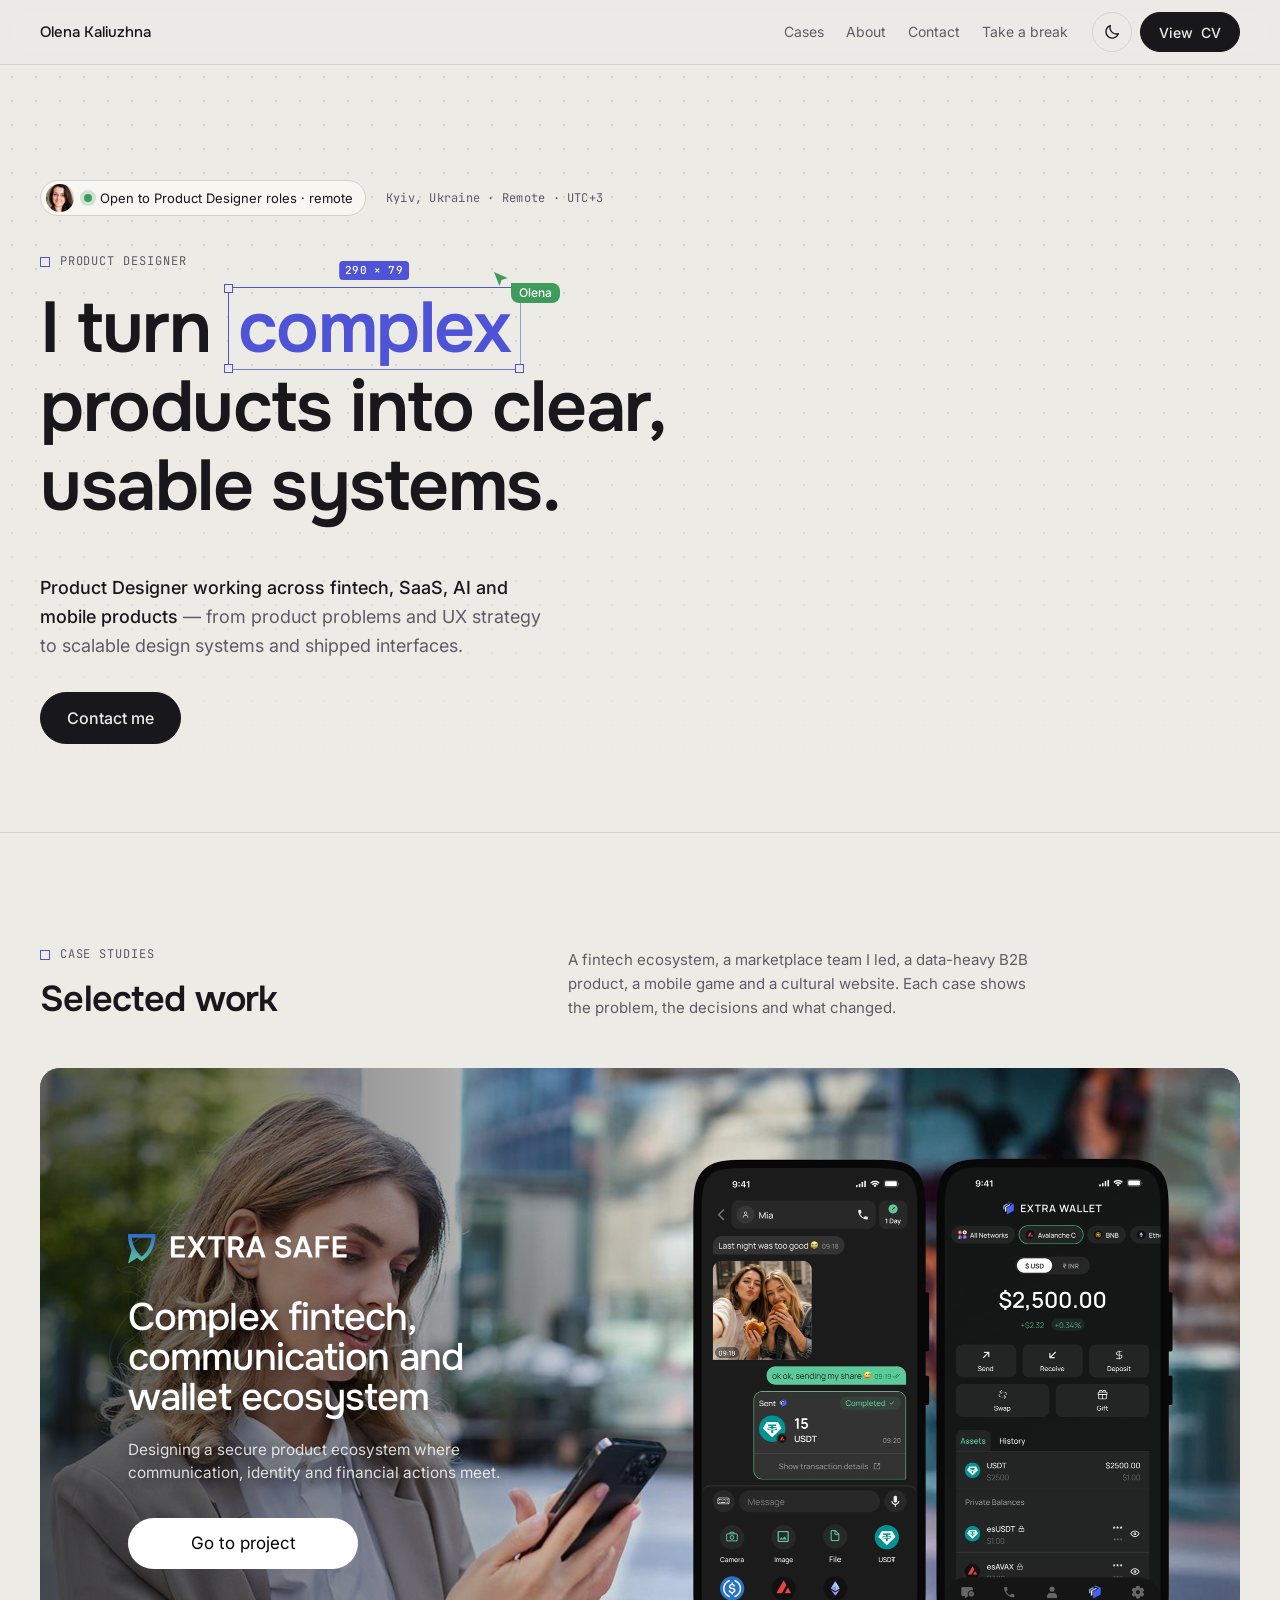
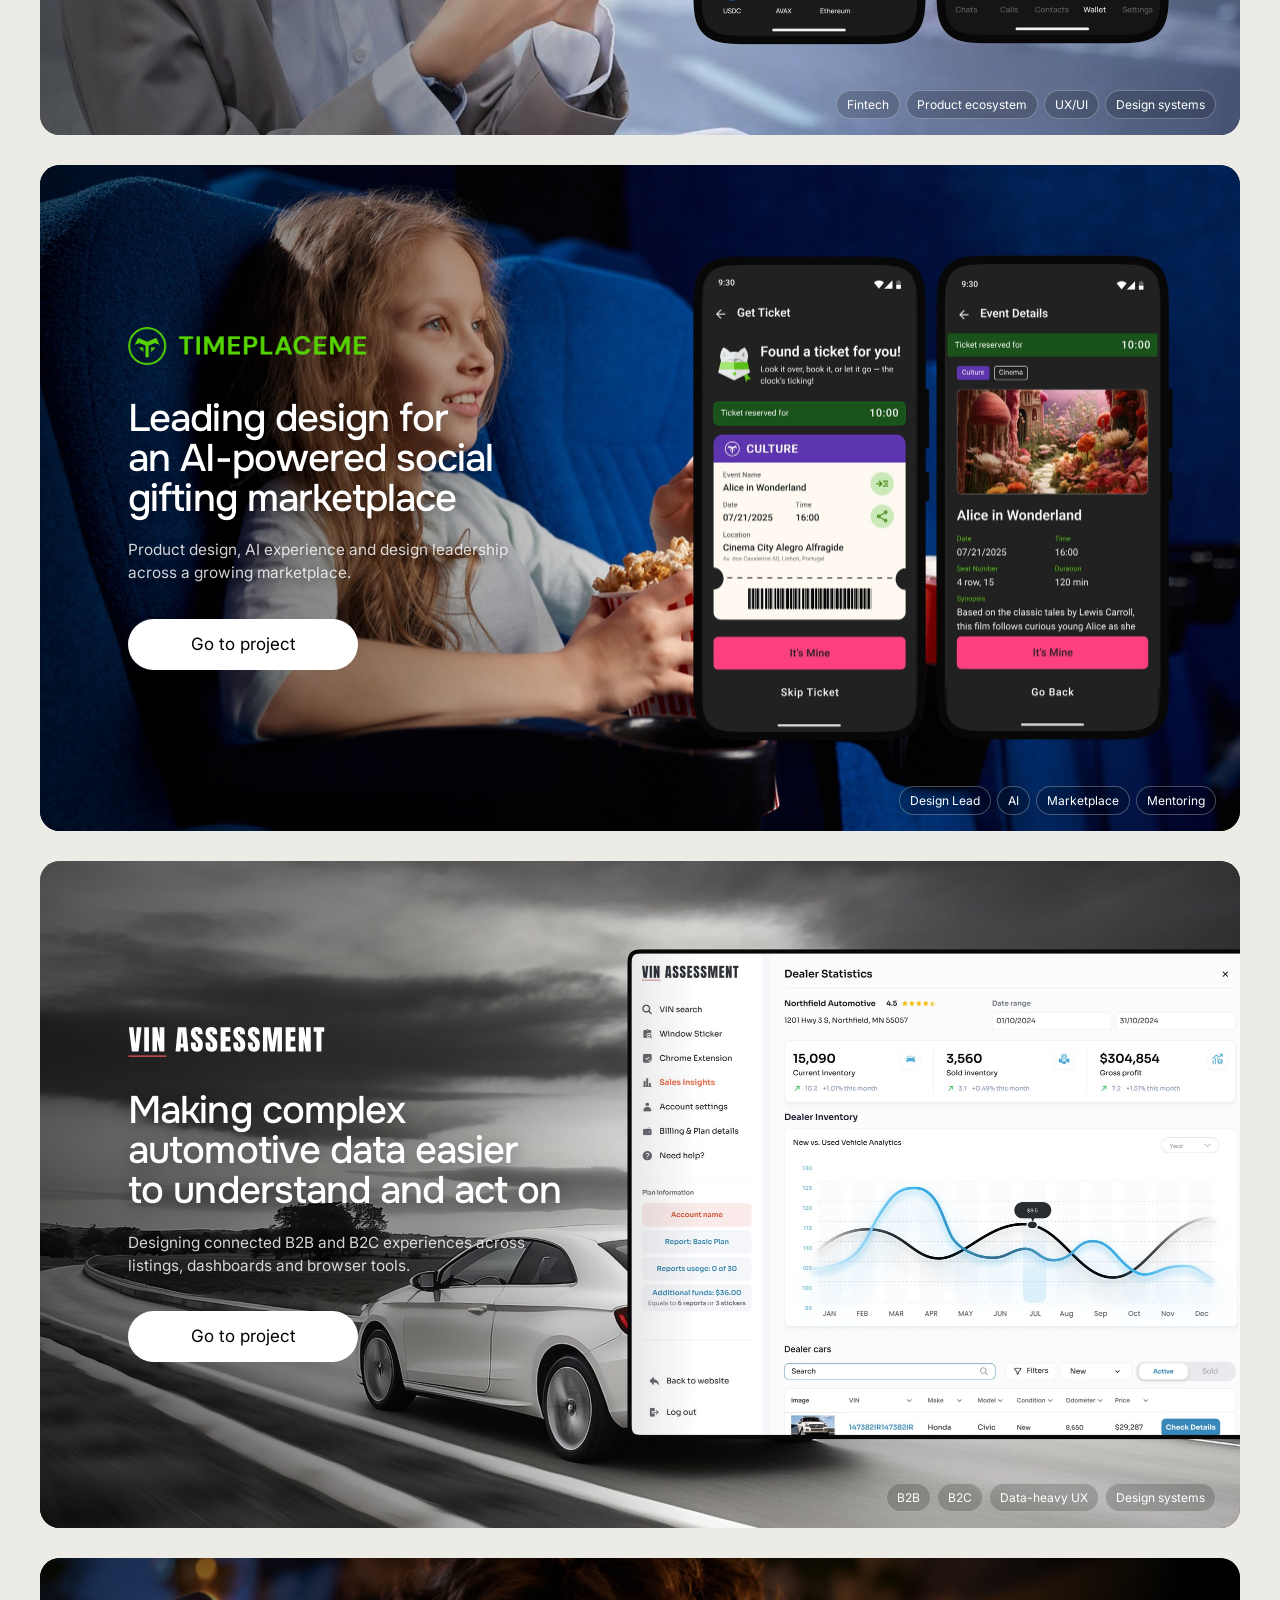
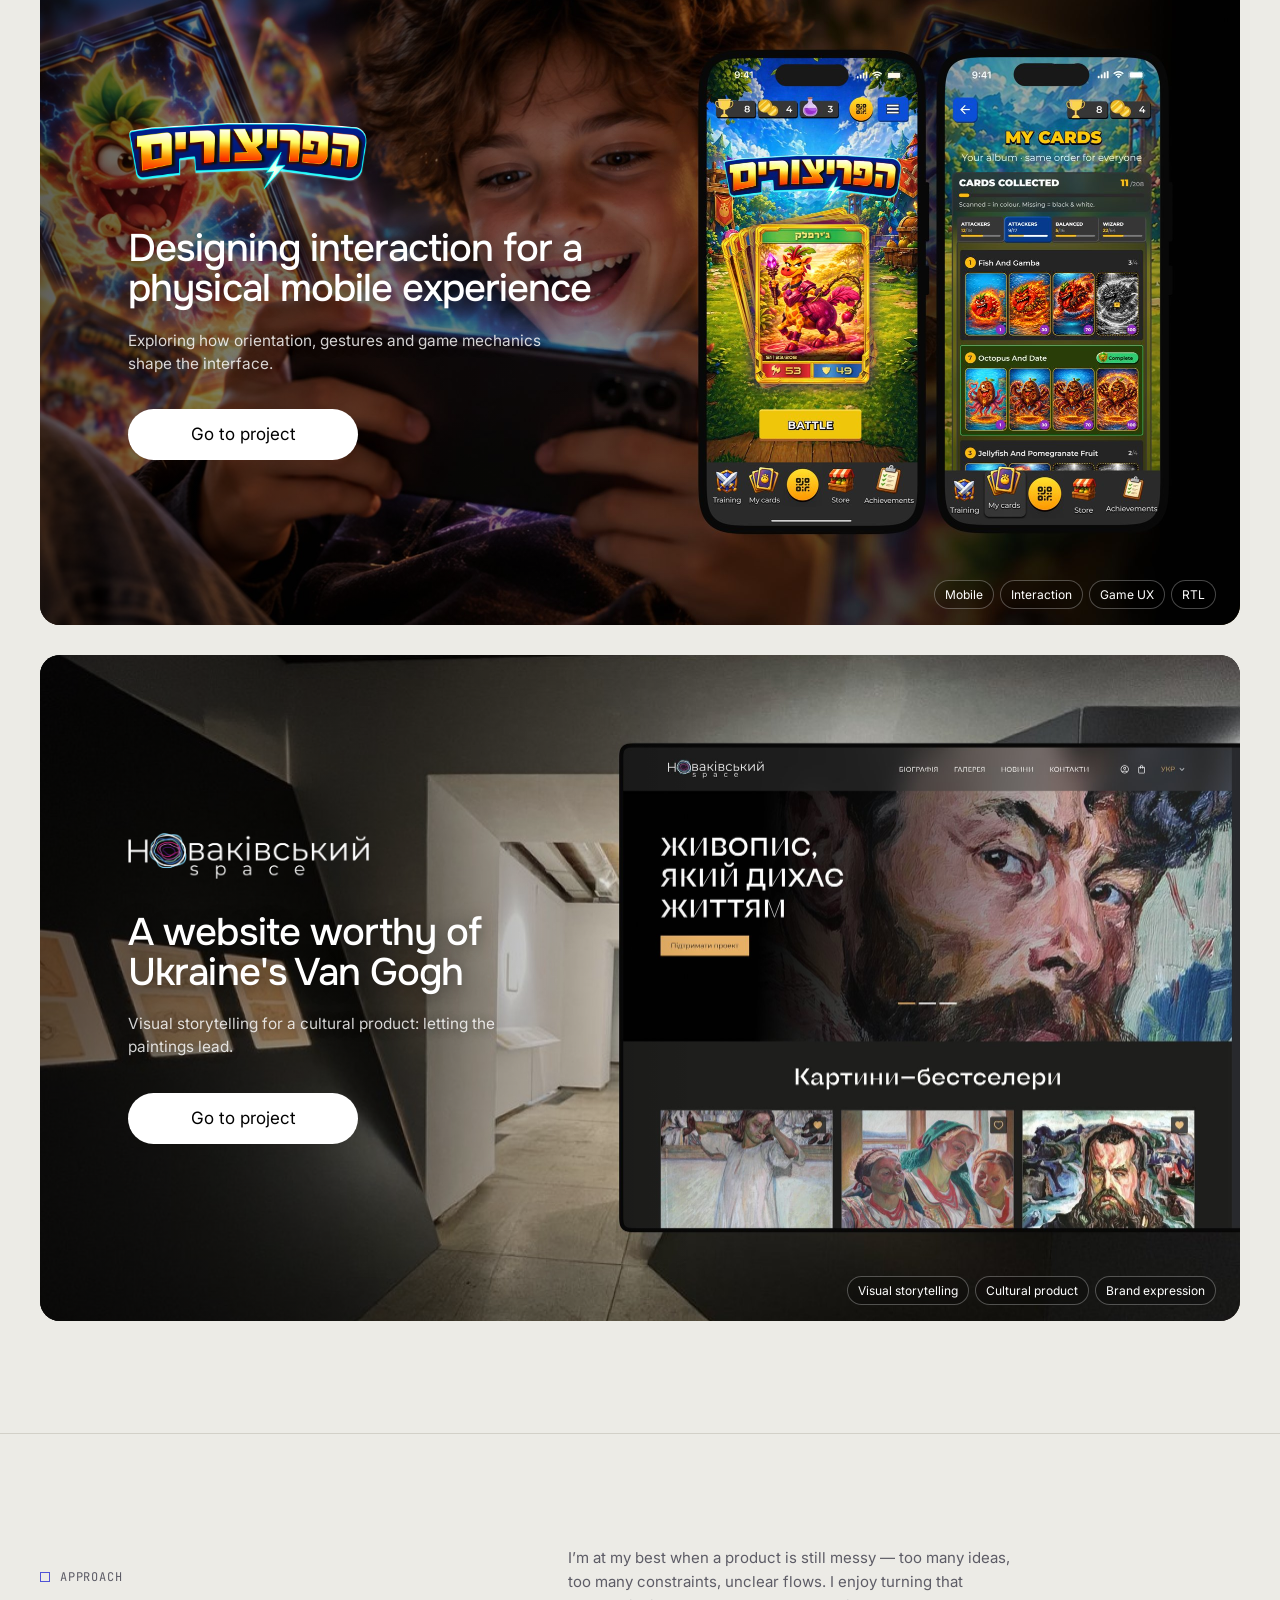
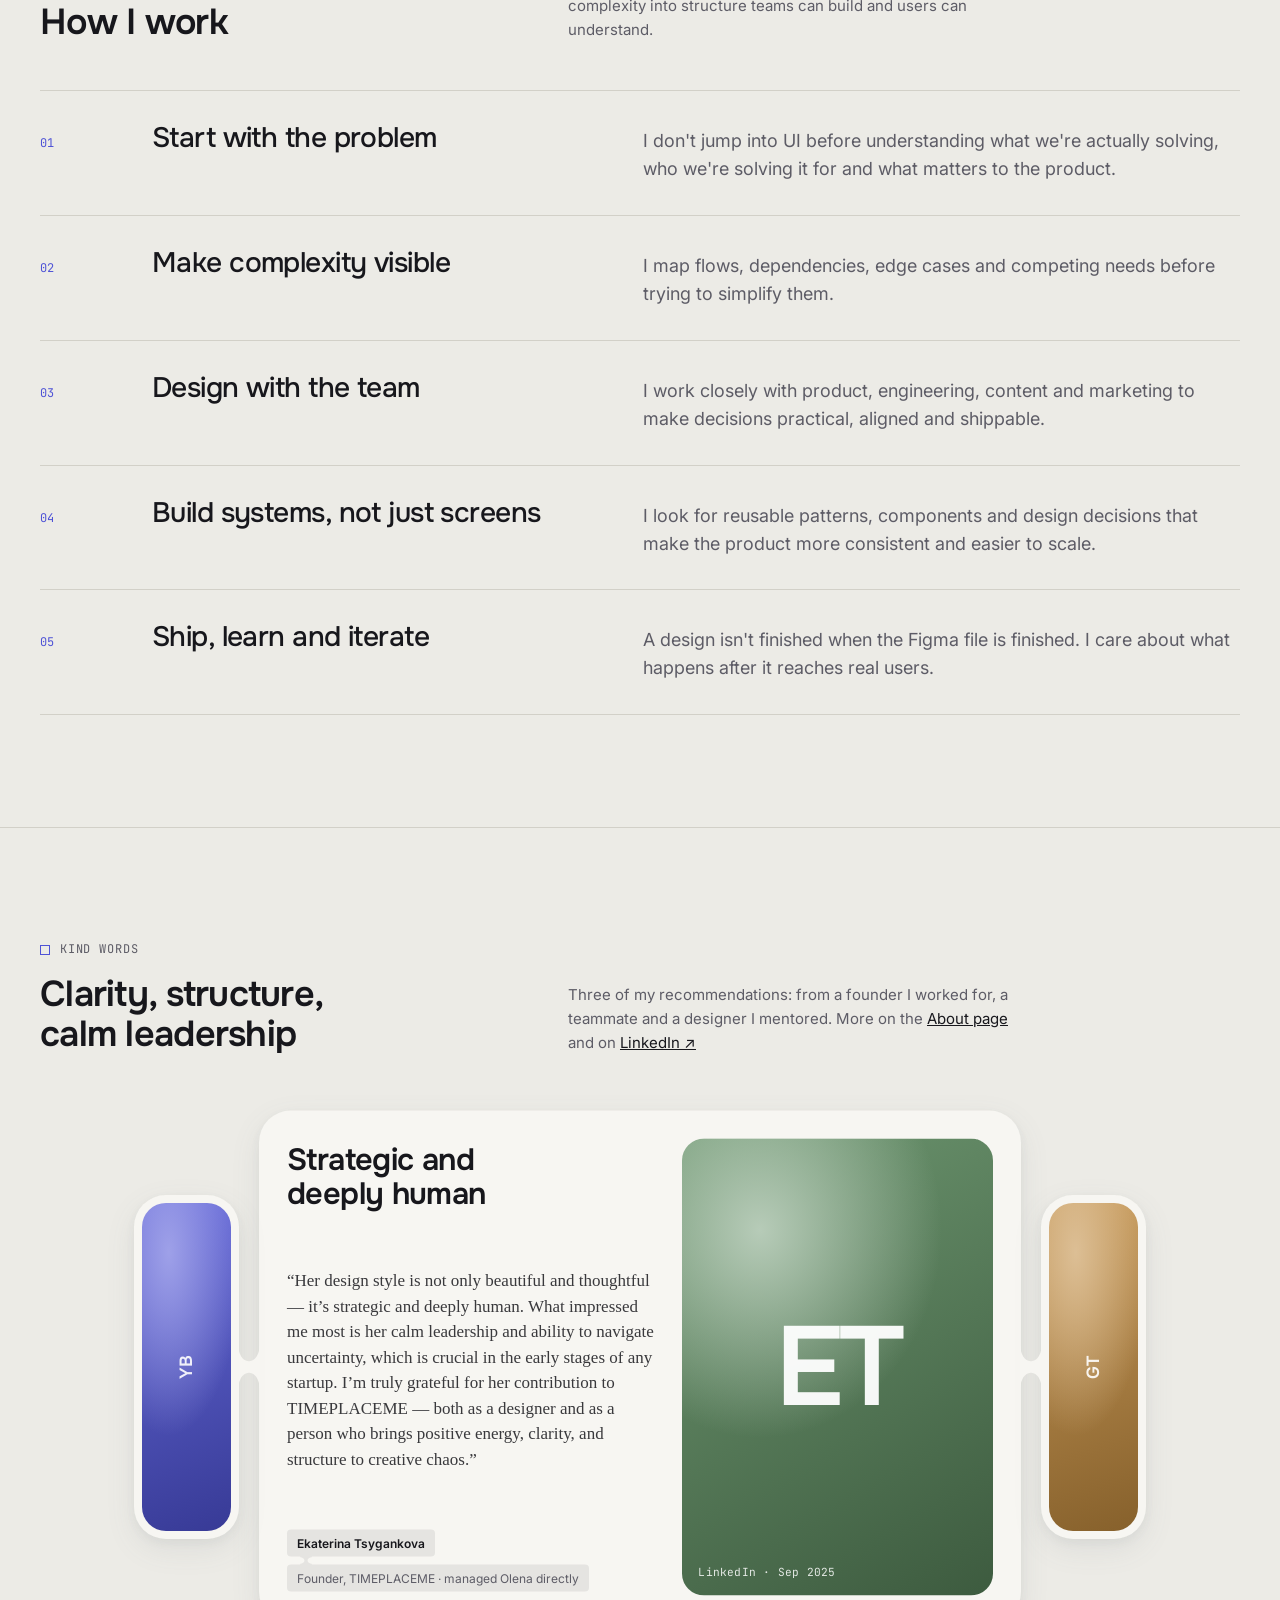
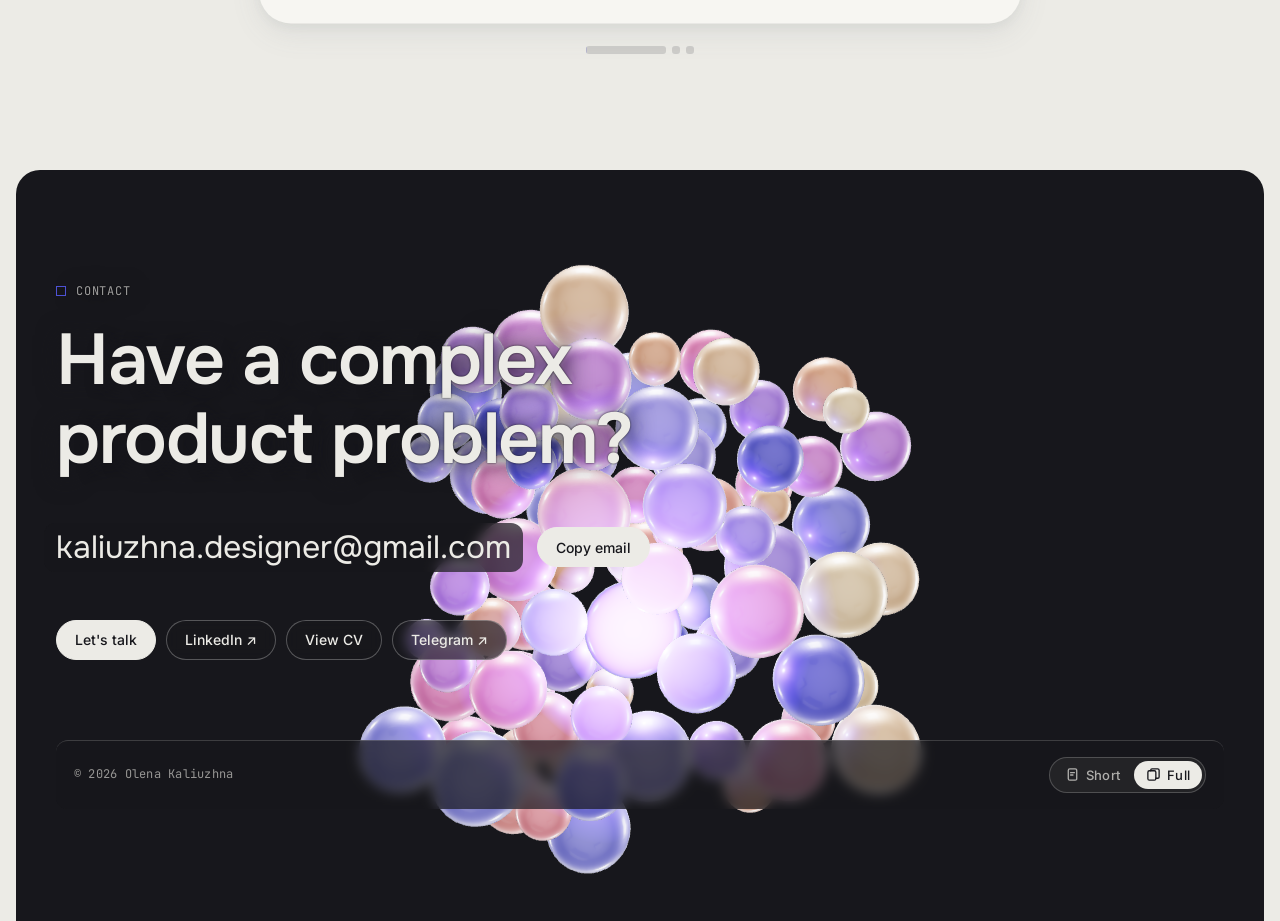
==== commit 1a126b0b: "Add files via upload" ====
--- a/index.html
+++ b/index.html
@@ -8,7 +8,7 @@
 <link rel="preconnect" href="https://fonts.googleapis.com">
 <link rel="preconnect" href="https://fonts.gstatic.com" crossorigin>
 <link rel="stylesheet" href="https://fonts.googleapis.com/css2?family=Inter:wght@400;500;600&family=Onest:wght@500;600&family=JetBrains+Mono:wght@400;500&display=swap">
-<link rel="stylesheet" href="styles.css?v=202610071438">
+<link rel="stylesheet" href="styles.css?v=202610071446">
 <script>try{var t=localStorage.getItem('ok-theme');if(t)document.documentElement.setAttribute('data-theme',t);}catch(e){}</script>
 </head>
 <body>
@@ -97,7 +97,7 @@
           <div class="proj-tags" aria-label="Tags"><span>Mobile</span><span>Interaction</span><span>Game UX</span><span>RTL</span></div>
         </a>
         <a class="proj" href="case-novakivsky.html" style="--tint:#B08D57" aria-label="Novakivsky Art Gallery: A website worthy of Ukraine&#x27;s Van Gogh. Go to project">
-          <div class="proj-bg"><img src="nv-card-bg.jpg" alt="" loading="lazy" width="2400" height="1334"></div>
+          <div class="proj-bg"><img src="nv-card-bg-v2.jpg" alt="" loading="lazy" width="2400" height="1334"></div>
           <div class="proj-in">
             <div class="proj-logo"><img src="novakivsky.png" alt="Novakivsky Art Gallery" class="proj-logo-img"></div>
             <h3>A website worthy of Ukraine&#x27;s Van Gogh</h3>
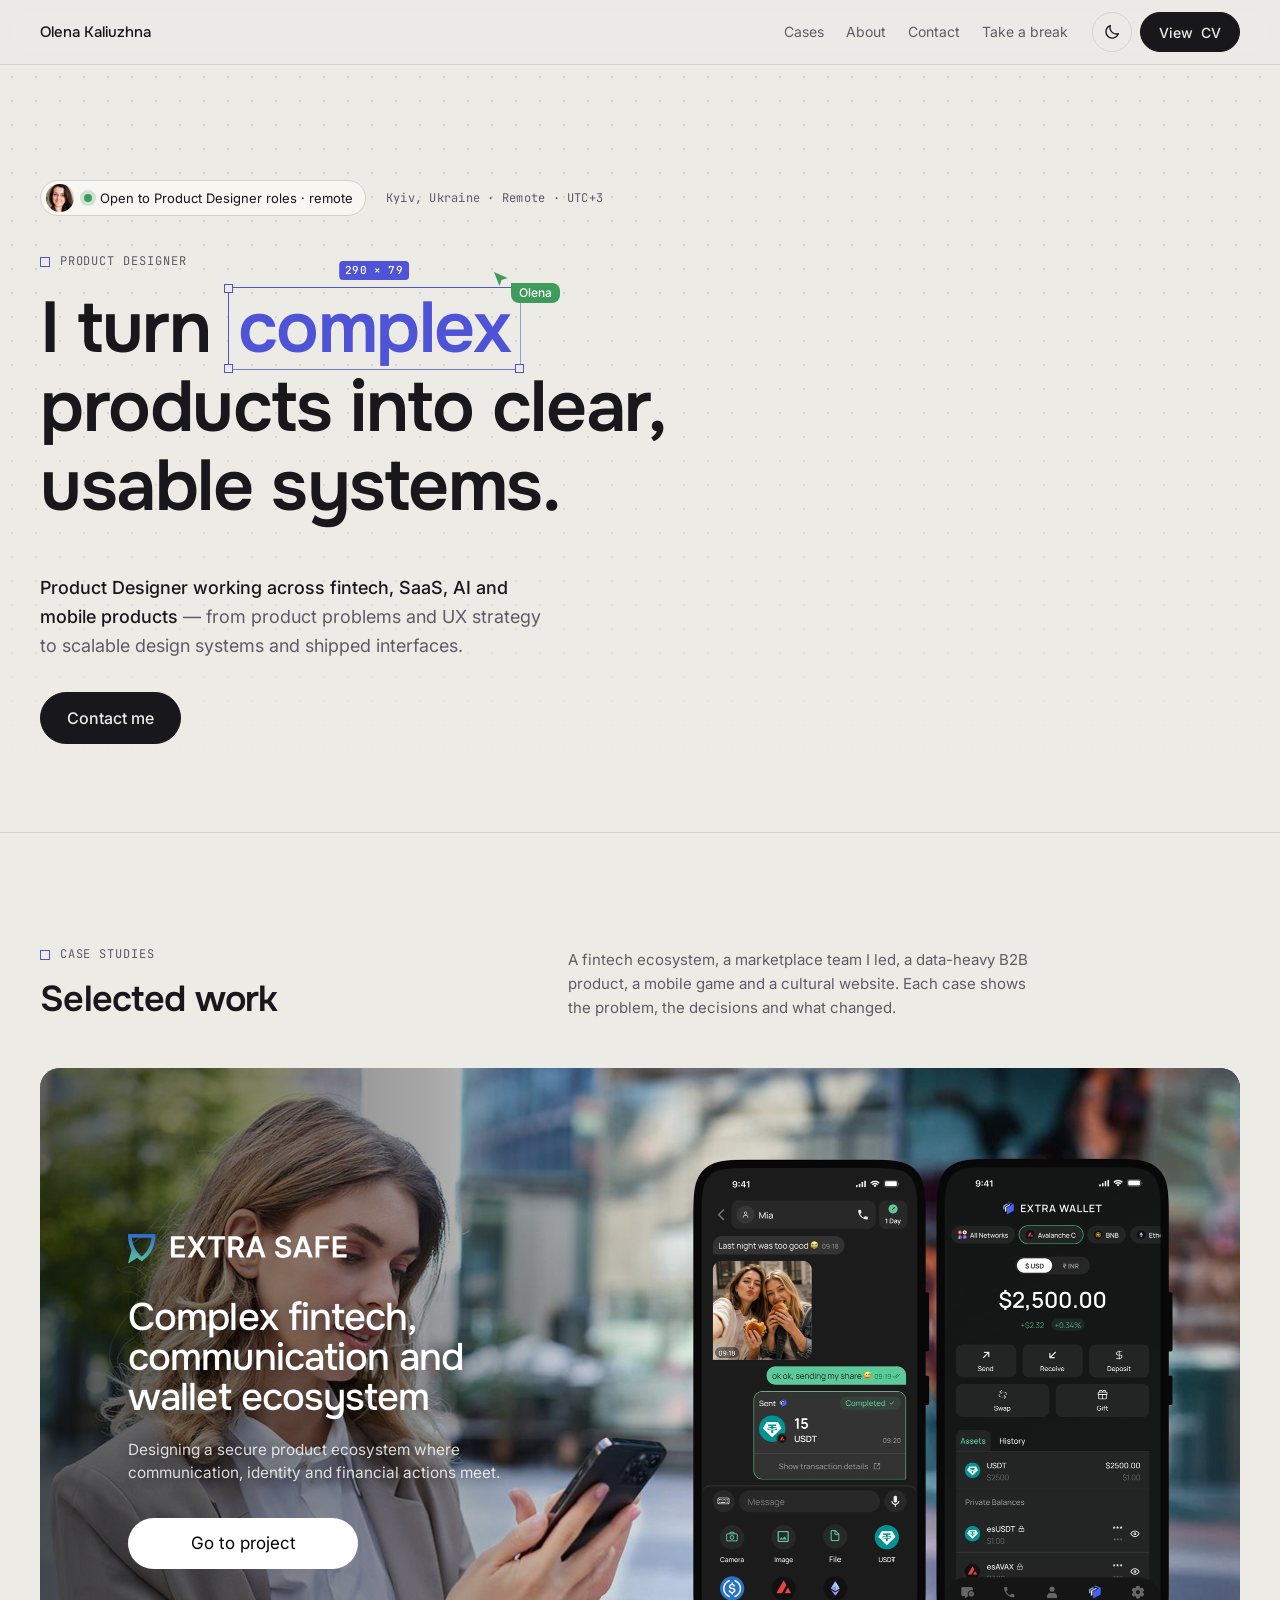
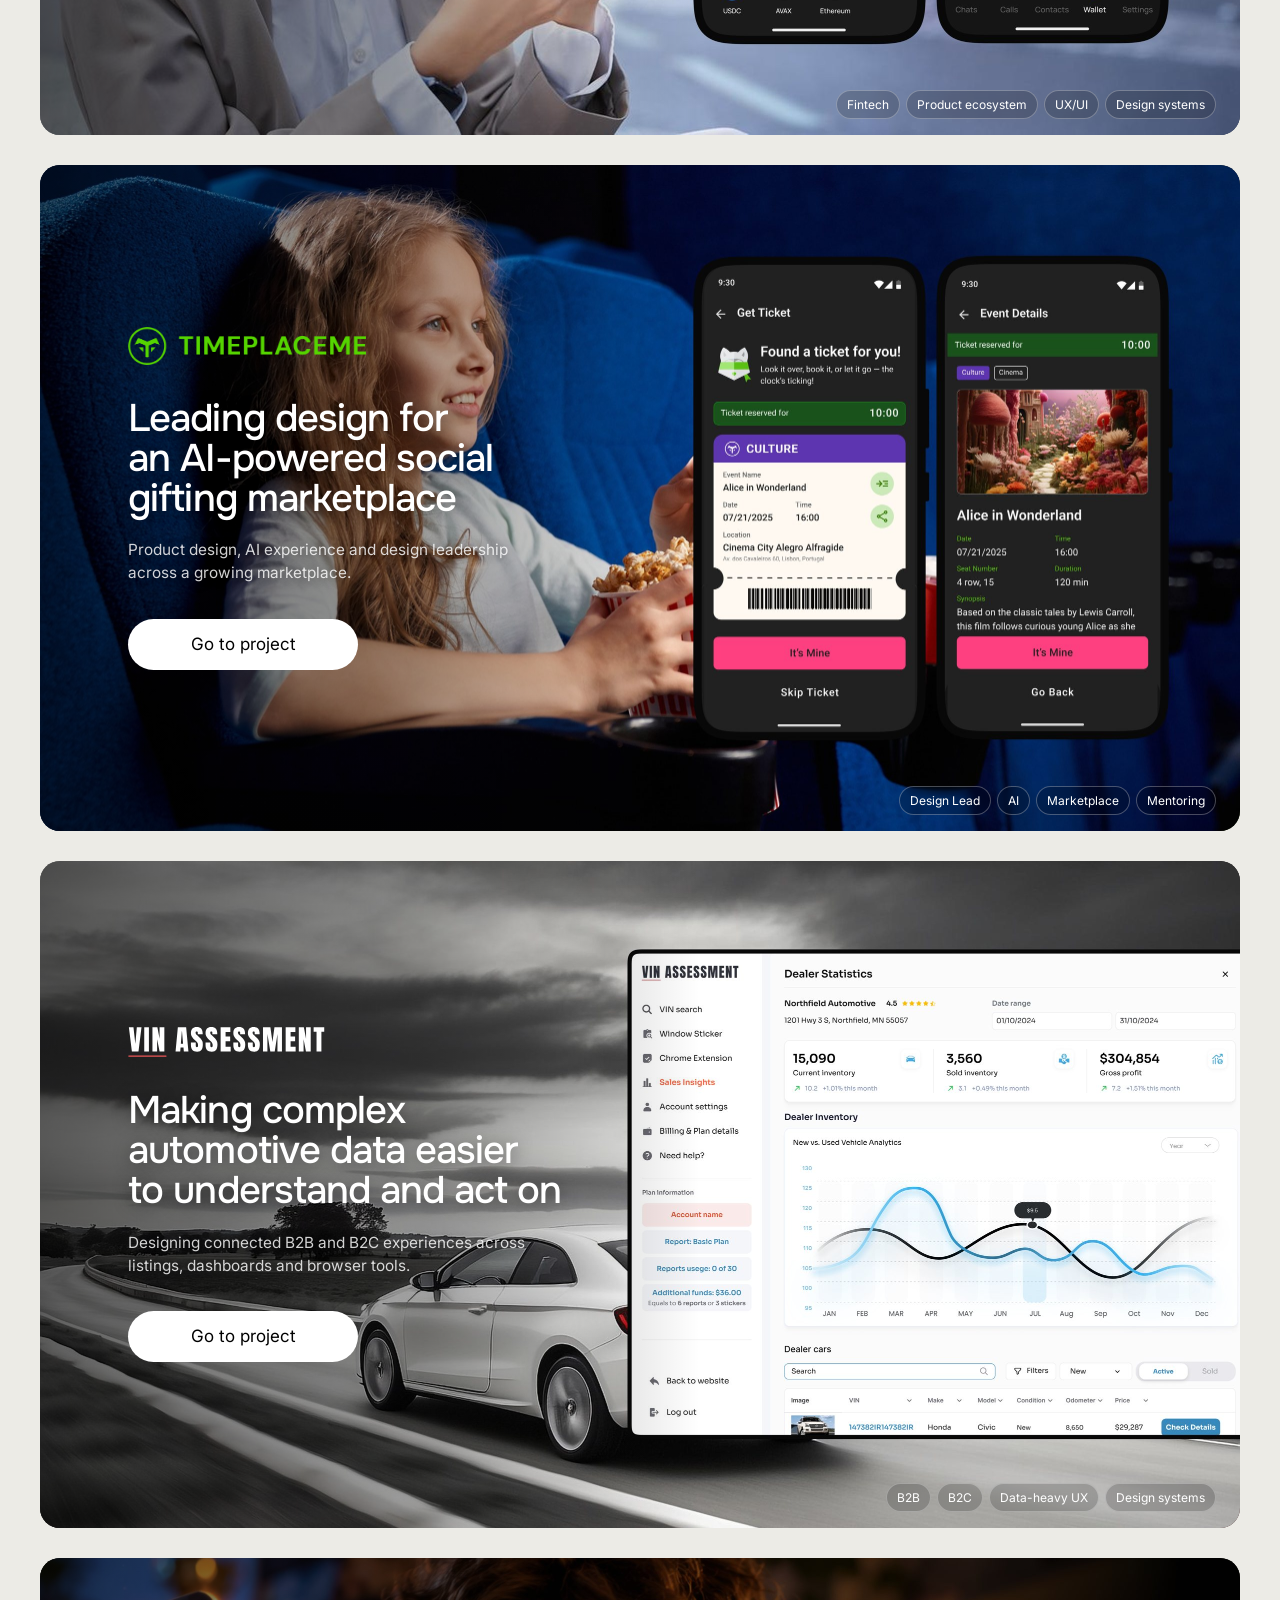
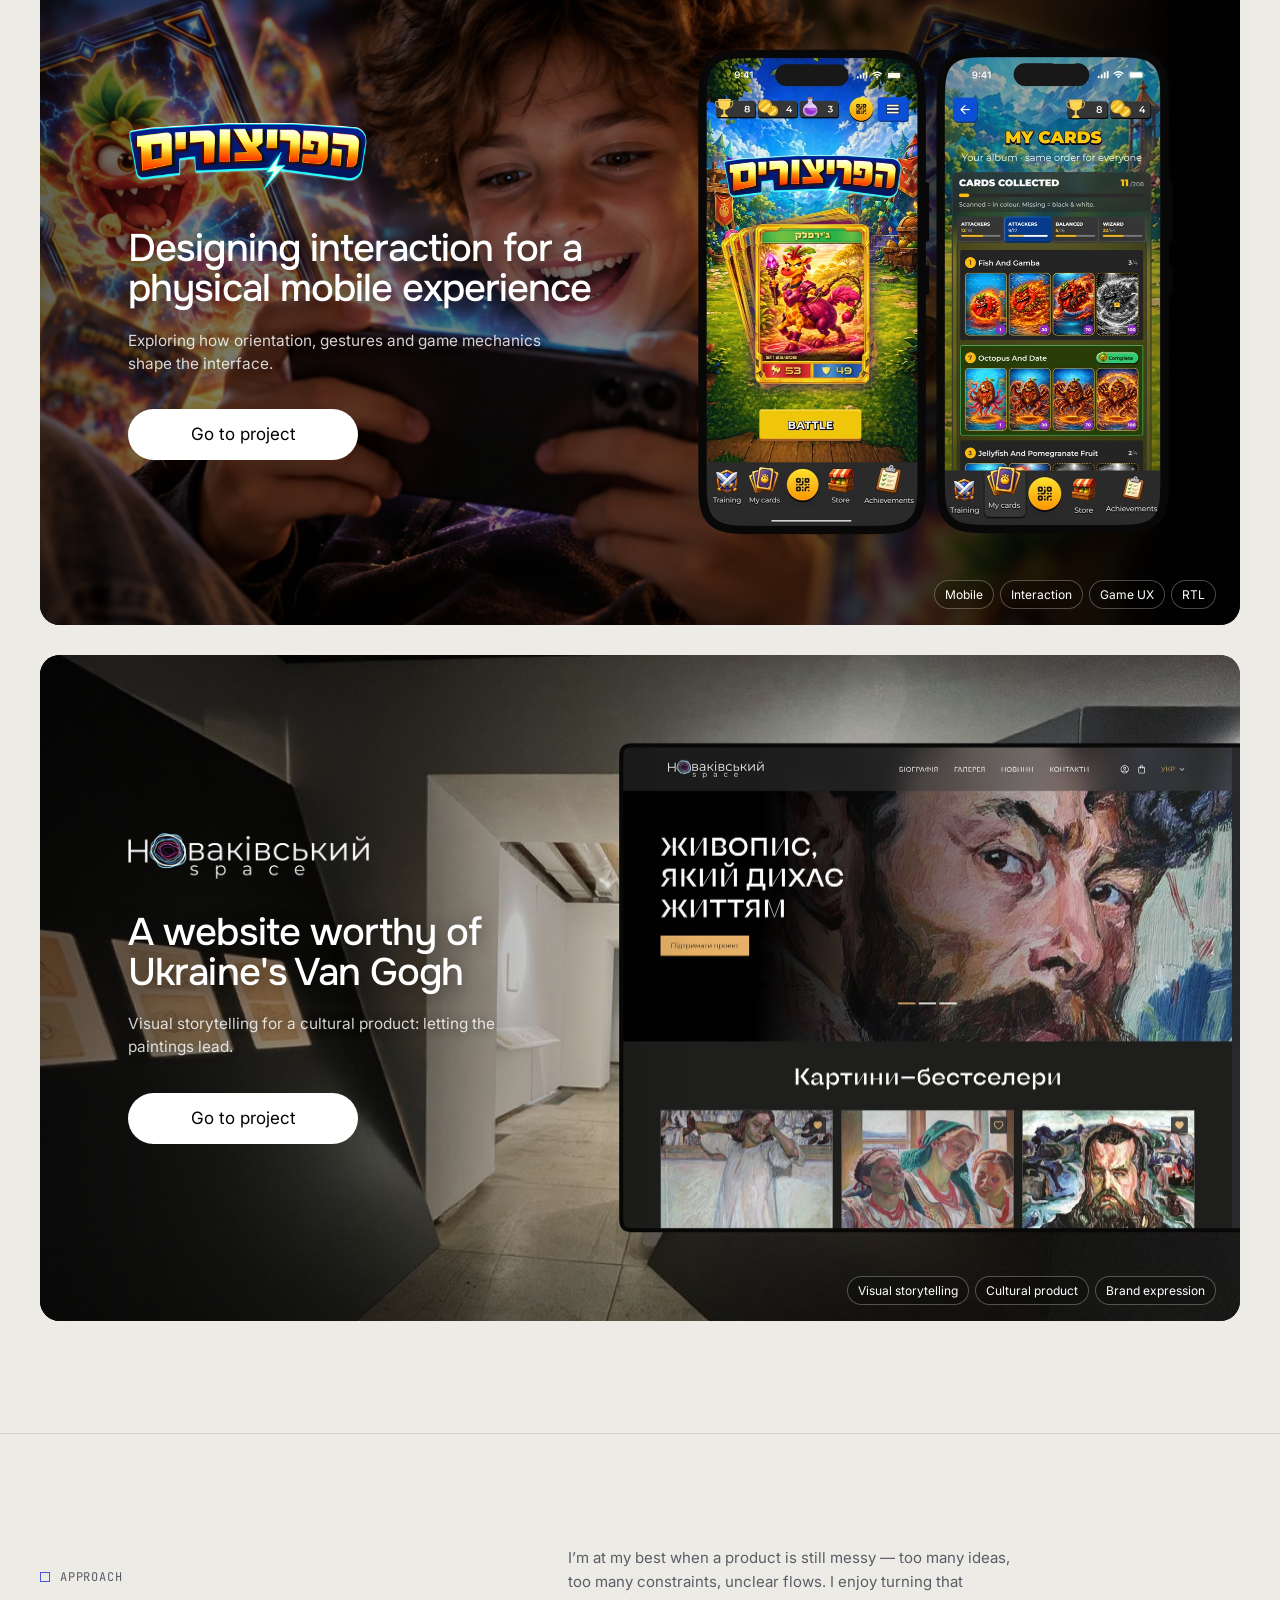
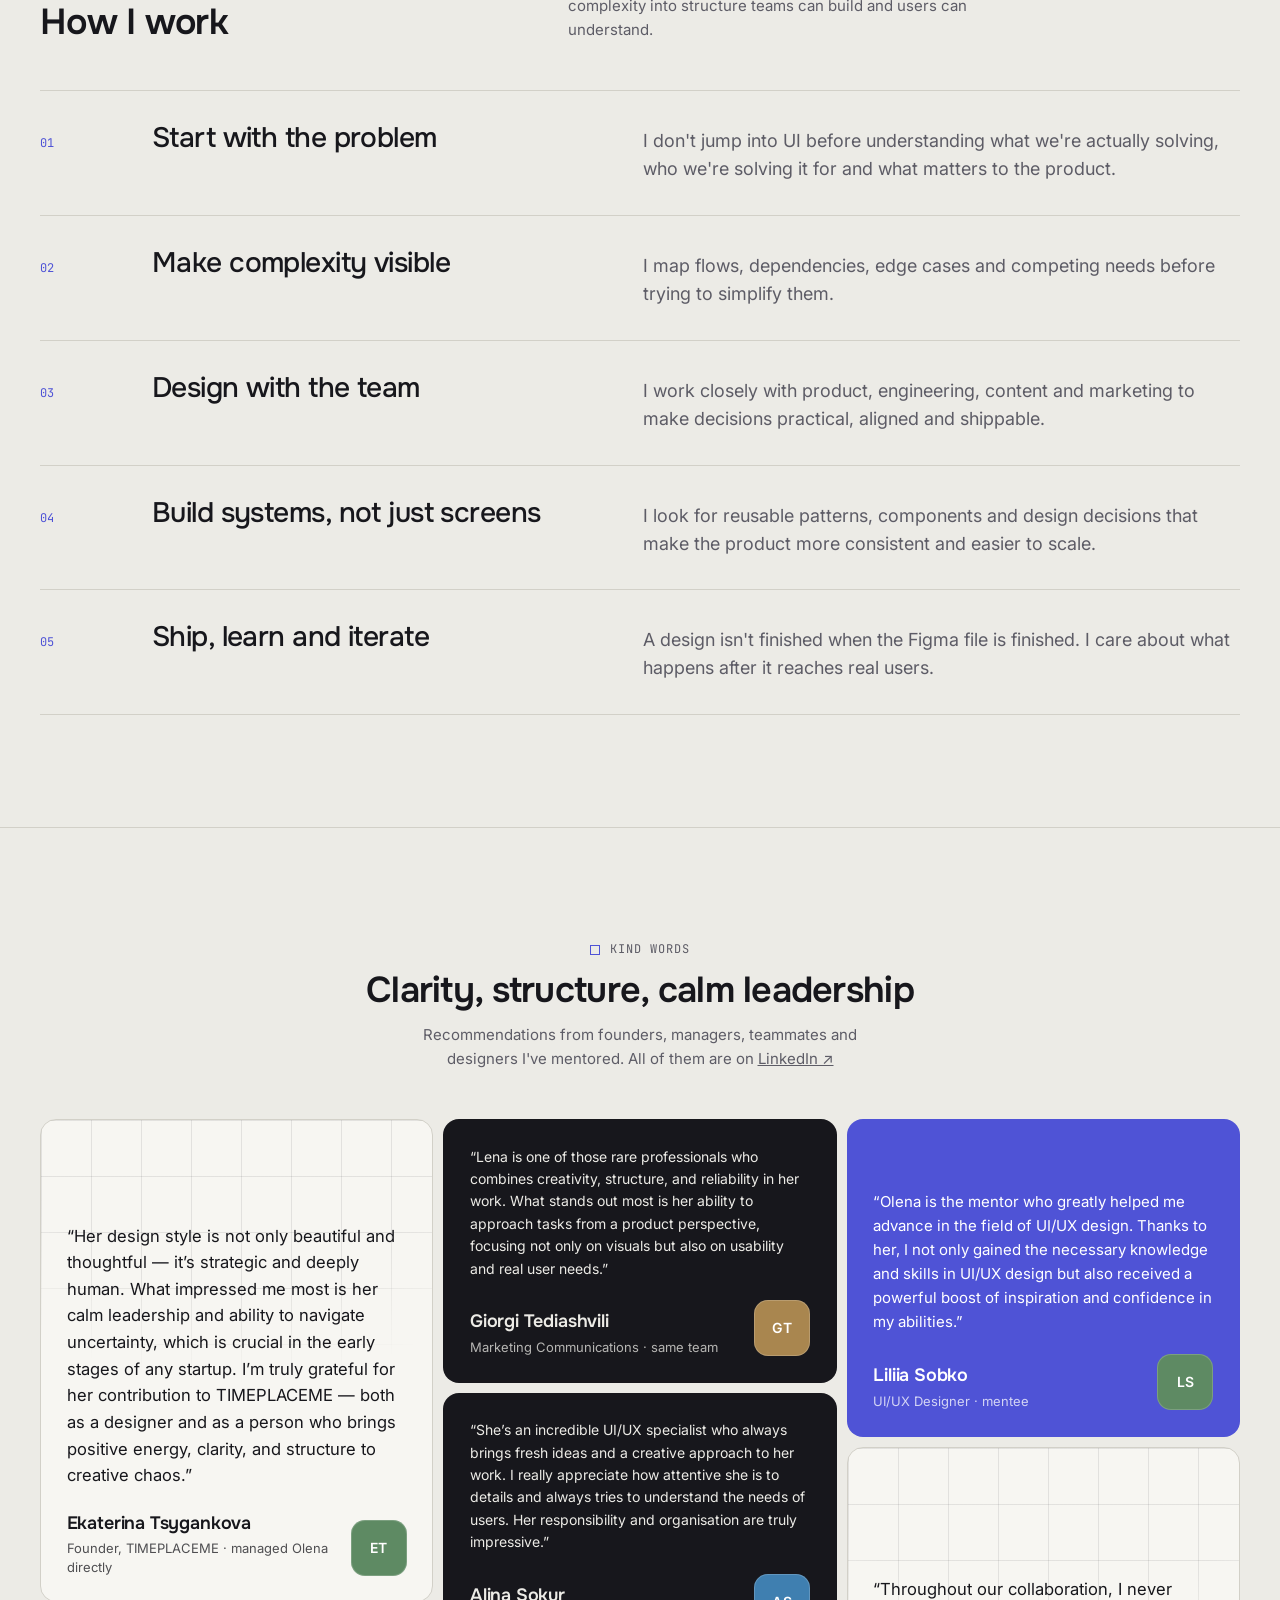
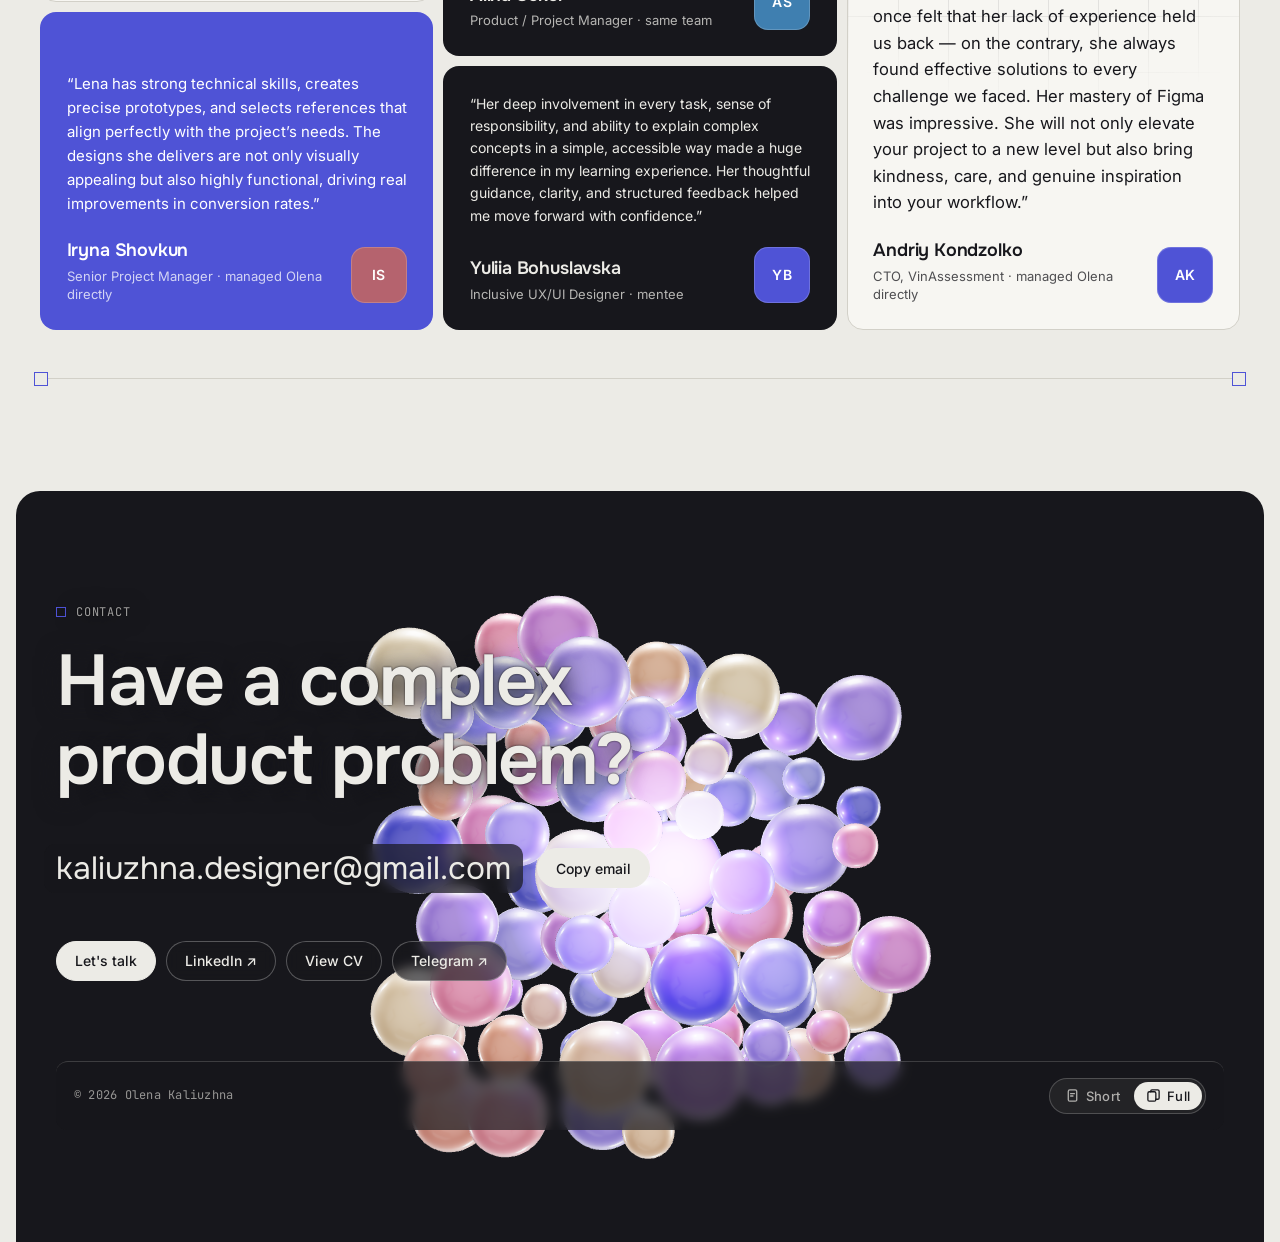
==== commit cc57ebea: "Add files via upload" ====
--- a/index.html
+++ b/index.html
@@ -8,7 +8,7 @@
 <link rel="preconnect" href="https://fonts.googleapis.com">
 <link rel="preconnect" href="https://fonts.gstatic.com" crossorigin>
 <link rel="stylesheet" href="https://fonts.googleapis.com/css2?family=Inter:wght@400;500;600&family=Onest:wght@500;600&family=JetBrains+Mono:wght@400;500&display=swap">
-<link rel="stylesheet" href="styles.css?v=202610071446">
+<link rel="stylesheet" href="styles.css?v=202610071457">
 <script>try{var t=localStorage.getItem('ok-theme');if(t)document.documentElement.setAttribute('data-theme',t);}catch(e){}</script>
 </head>
 <body>
@@ -127,59 +127,15 @@
     </div>
   </section>
 
-  <section id="kind-words" class="tm-section">
+  <section id="kind-words" class="tb-section">
     <div class="wrap">
-      <div class="sec-head">
-        <div><div class="eyebrow">Kind words</div><h2 style="margin-top:16px">Clarity, structure, calm leadership</h2></div>
-        <p>Three of my recommendations: from a founder I worked for, a teammate and a designer I mentored. More on the <a href="about.html#kind-words">About page</a> and on <a href="https://www.linkedin.com/in/kaliuzhnaolena/details/recommendations/" target="_blank" rel="noopener">LinkedIn ↗</a></p>
-      </div>
-    </div>
-    <div class="tm" role="region" aria-roledescription="carousel" aria-label="Recommendations" tabindex="0">
-      <div class="tm-stage" aria-live="polite">
-        <div class="tm-card tone-sage" data-i="0" role="group" aria-roledescription="slide" aria-label="1 of 3: Ekaterina Tsygankova">
-          <svg class="tm-neck" viewBox="0 0 20 37.3338" preserveAspectRatio="none" aria-hidden="true"><path d="M0 0C0 0 1.2422 13.5759 10 13.5759C18.7578 13.5759 20 0 20 0V37.3338C20 37.3338 18.7578 23.7578 10 23.7578C1.2422 23.7578 0 37.3338 0 37.3338V0Z"/></svg>
-          <div class="tm-clip">
-            <div class="tm-peek" aria-hidden="true"><span>ET</span></div>
-            <div class="tm-full">
-              <div class="tm-text">
-                <h3>Strategic and deeply human</h3>
-                <blockquote><p>“Her design style is not only beautiful and thoughtful — it’s strategic and deeply human. What impressed me most is her calm leadership and ability to navigate uncertainty, which is crucial in the early stages of any startup. I’m truly grateful for her contribution to TIMEPLACEME — both as a designer and as a person who brings positive energy, clarity, and structure to creative chaos.”</p></blockquote>
-                <div class="tm-who"><span class="tm-pill tm-name">Ekaterina Tsygankova</span><svg class="tm-link" viewBox="0 -2 14 12" aria-hidden="true"><path d="M0 -2 V0 C0 0 5.09091 0.49688 5.09091 4 C5.09091 7.50312 0 8 0 8 V10 H14 V8 C14 8 8.90909 7.50312 8.90909 4 C8.90909 0.49688 14 0 14 0 V-2 Z"/></svg><span class="tm-pill tm-role">Founder, TIMEPLACEME · managed Olena directly</span></div>
-              </div>
-              <div class="tm-photo" aria-hidden="true"><span class="tm-ini">ET</span><span class="tm-meta mono">LinkedIn · Sep 2025</span></div>
-            </div>
-          </div>
-        </div>
-        <div class="tm-card tone-sand" data-i="1" role="group" aria-roledescription="slide" aria-label="2 of 3: Giorgi Tediashvili">
-          <svg class="tm-neck" viewBox="0 0 20 37.3338" preserveAspectRatio="none" aria-hidden="true"><path d="M0 0C0 0 1.2422 13.5759 10 13.5759C18.7578 13.5759 20 0 20 0V37.3338C20 37.3338 18.7578 23.7578 10 23.7578C1.2422 23.7578 0 37.3338 0 37.3338V0Z"/></svg>
-          <div class="tm-clip">
-            <div class="tm-peek" aria-hidden="true"><span>GT</span></div>
-            <div class="tm-full">
-              <div class="tm-text">
-                <h3>Creativity, structure and reliability</h3>
-                <blockquote><p>“Lena is one of those rare professionals who combines creativity, structure, and reliability in her work. What stands out most is her ability to approach tasks from a product perspective, focusing not only on visuals but also on usability and real user needs.”</p></blockquote>
-                <div class="tm-who"><span class="tm-pill tm-name">Giorgi Tediashvili</span><svg class="tm-link" viewBox="0 -2 14 12" aria-hidden="true"><path d="M0 -2 V0 C0 0 5.09091 0.49688 5.09091 4 C5.09091 7.50312 0 8 0 8 V10 H14 V8 C14 8 8.90909 7.50312 8.90909 4 C8.90909 0.49688 14 0 14 0 V-2 Z"/></svg><span class="tm-pill tm-role">Marketing Communications · same team</span></div>
-              </div>
-              <div class="tm-photo" aria-hidden="true"><span class="tm-ini">GT</span><span class="tm-meta mono">LinkedIn · Apr 2026</span></div>
-            </div>
-          </div>
-        </div>
-        <div class="tm-card tone-accent" data-i="2" role="group" aria-roledescription="slide" aria-label="3 of 3: Yuliia Bohuslavska">
-          <svg class="tm-neck" viewBox="0 0 20 37.3338" preserveAspectRatio="none" aria-hidden="true"><path d="M0 0C0 0 1.2422 13.5759 10 13.5759C18.7578 13.5759 20 0 20 0V37.3338C20 37.3338 18.7578 23.7578 10 23.7578C1.2422 23.7578 0 37.3338 0 37.3338V0Z"/></svg>
-          <div class="tm-clip">
-            <div class="tm-peek" aria-hidden="true"><span>YB</span></div>
-            <div class="tm-full">
-              <div class="tm-text">
-                <h3>Complex concepts, made simple</h3>
-                <blockquote><p>“Her deep involvement in every task, sense of responsibility, and ability to explain complex concepts in a simple, accessible way made a huge difference in my learning experience. Her thoughtful guidance, clarity, and structured feedback helped me move forward with confidence.”</p></blockquote>
-                <div class="tm-who"><span class="tm-pill tm-name">Yuliia Bohuslavska</span><svg class="tm-link" viewBox="0 -2 14 12" aria-hidden="true"><path d="M0 -2 V0 C0 0 5.09091 0.49688 5.09091 4 C5.09091 7.50312 0 8 0 8 V10 H14 V8 C14 8 8.90909 7.50312 8.90909 4 C8.90909 0.49688 14 0 14 0 V-2 Z"/></svg><span class="tm-pill tm-role">Inclusive UX/UI Designer · mentee</span></div>
-              </div>
-              <div class="tm-photo" aria-hidden="true"><span class="tm-ini">YB</span><span class="tm-meta mono">LinkedIn · Jul 2025</span></div>
-            </div>
-          </div>
-        </div>
-      </div>
-      <div class="tm-tabs" role="tablist" aria-label="Choose a recommendation"><button type="button" role="tab" class="tm-tab" data-i="0" aria-label="Recommendation 1: Ekaterina Tsygankova"><i></i></button><button type="button" role="tab" class="tm-tab" data-i="1" aria-label="Recommendation 2: Giorgi Tediashvili"><i></i></button><button type="button" role="tab" class="tm-tab" data-i="2" aria-label="Recommendation 3: Yuliia Bohuslavska"><i></i></button></div>
+      <header class="tb-head">
+        <div class="eyebrow">Kind words</div>
+        <h2>Clarity, structure, calm leadership</h2>
+        <p>Recommendations from founders, managers, teammates and designers I've mentored. All of them are on <a href="https://www.linkedin.com/in/kaliuzhnaolena/details/recommendations/" target="_blank" rel="noopener">LinkedIn ↗</a></p>
+      </header>
+      <div class="tb-wall" data-reveal><div class="tb-col"><article class="tb-card tb-light" style="--d:0"><div class="tb-grid" aria-hidden="true"></div><div class="tb-in"><p class="tb-quote">“Her design style is not only beautiful and thoughtful — it’s strategic and deeply human. What impressed me most is her calm leadership and ability to navigate uncertainty, which is crucial in the early stages of any startup. I’m truly grateful for her contribution to TIMEPLACEME — both as a designer and as a person who brings positive energy, clarity, and structure to creative chaos.”</p><div class="tb-who"><div><b>Ekaterina Tsygankova</b><span>Founder, TIMEPLACEME · managed Olena directly</span></div><span class="tb-ava" style="--tone:#5E8A63" aria-hidden="true">ET</span></div></div></article><article class="tb-card tb-accent" style="--d:1"><div class="tb-in"><p class="tb-quote">“Lena has strong technical skills, creates precise prototypes, and selects references that align perfectly with the project’s needs. The designs she delivers are not only visually appealing but also highly functional, driving real improvements in conversion rates.”</p><div class="tb-who"><div><b>Iryna Shovkun</b><span>Senior Project Manager · managed Olena directly</span></div><span class="tb-ava" style="--tone:#B5636E" aria-hidden="true">IS</span></div></div></article></div><div class="tb-col"><article class="tb-card tb-dark" style="--d:2"><div class="tb-in"><p class="tb-quote">“Lena is one of those rare professionals who combines creativity, structure, and reliability in her work. What stands out most is her ability to approach tasks from a product perspective, focusing not only on visuals but also on usability and real user needs.”</p><div class="tb-who"><div><b>Giorgi Tediashvili</b><span>Marketing Communications · same team</span></div><span class="tb-ava" style="--tone:#A9864F" aria-hidden="true">GT</span></div></div></article><article class="tb-card tb-dark" style="--d:3"><div class="tb-in"><p class="tb-quote">“She’s an incredible UI/UX specialist who always brings fresh ideas and a creative approach to her work. I really appreciate how attentive she is to details and always tries to understand the needs of users. Her responsibility and organisation are truly impressive.”</p><div class="tb-who"><div><b>Alina Sokur</b><span>Product / Project Manager · same team</span></div><span class="tb-ava" style="--tone:#3F7FB0" aria-hidden="true">AS</span></div></div></article><article class="tb-card tb-dark" style="--d:4"><div class="tb-in"><p class="tb-quote">“Her deep involvement in every task, sense of responsibility, and ability to explain complex concepts in a simple, accessible way made a huge difference in my learning experience. Her thoughtful guidance, clarity, and structured feedback helped me move forward with confidence.”</p><div class="tb-who"><div><b>Yuliia Bohuslavska</b><span>Inclusive UX/UI Designer · mentee</span></div><span class="tb-ava" style="--tone:#4F53D6" aria-hidden="true">YB</span></div></div></article></div><div class="tb-col"><article class="tb-card tb-accent" style="--d:5"><div class="tb-in"><p class="tb-quote">“Olena is the mentor who greatly helped me advance in the field of UI/UX design. Thanks to her, I not only gained the necessary knowledge and skills in UI/UX design but also received a powerful boost of inspiration and confidence in my abilities.”</p><div class="tb-who"><div><b>Liliia Sobko</b><span>UI/UX Designer · mentee</span></div><span class="tb-ava" style="--tone:#5E8A63" aria-hidden="true">LS</span></div></div></article><article class="tb-card tb-light" style="--d:6"><div class="tb-grid" aria-hidden="true"></div><div class="tb-in"><p class="tb-quote">“Throughout our collaboration, I never once felt that her lack of experience held us back — on the contrary, she always found effective solutions to every challenge we faced. Her mastery of Figma was impressive. She will not only elevate your project to a new level but also bring kindness, care, and genuine inspiration into your workflow.”</p><div class="tb-who"><div><b>Andriy Kondzolko</b><span>CTO, VinAssessment · managed Olena directly</span></div><span class="tb-ava" style="--tone:#4F53D6" aria-hidden="true">AK</span></div></div></article></div></div>
+      <div class="tb-rule" aria-hidden="true"></div>
     </div>
   </section>
 
@@ -238,5 +194,6 @@
 <script src="main.js"></script>
 <script src="testimonials.js"></script>
 <script src="ballpit.js" defer></script>
+<script src="tbento.js" defer></script>
 </body>
 </html>
--- a/styles.css
+++ b/styles.css
@@ -1021,3 +1021,38 @@
   .gcase-img .gcase-tags{top:16px;bottom:auto;right:16px;max-width:calc(100% - 32px)}
 }
 @media (max-width:760px){.proj>.proj-tags span,.gcase-img .gcase-tags span{font-size:.6875rem;padding:3px 8px}}
+
+/* Homepage recommendations: bento wall */
+.tb-head{max-width:720px;margin:0 auto clamp(32px,4vw,48px);text-align:center;display:grid;justify-items:center;gap:12px}
+.tb-head h2{margin:0}
+.tb-head p{margin:0;color:var(--muted);max-width:56ch}
+.tb-wall{display:grid;grid-template-columns:repeat(3,minmax(0,1fr));gap:10px;align-items:stretch}
+.tb-col{display:flex;flex-direction:column;gap:10px}
+.tb-card{position:relative;overflow:hidden;border-radius:16px;border:1px solid var(--line);padding:clamp(20px,2vw,26px);display:flex;flex-direction:column}
+.tb-col:first-child .tb-card:first-child,.tb-col:last-child .tb-card:last-child{flex:7 0 auto}
+.tb-col:first-child .tb-card:last-child,.tb-col:last-child .tb-card:first-child{flex:3 0 auto}
+.tb-col:nth-child(2) .tb-card{flex:1 0 auto}
+.tb-in{position:relative;margin-top:auto;display:grid;gap:20px}
+.tb-quote{margin:0;font-size:.9375rem;line-height:1.6}
+.tb-who{display:flex;justify-content:space-between;align-items:flex-end;gap:16px}
+.tb-who b{display:block;font-family:var(--f-display);font-weight:600;font-size:clamp(1rem,1.4vw,1.2rem);letter-spacing:-.01em}
+.tb-who span{display:block;font-size:.8125rem;line-height:1.4;opacity:.75;margin-top:2px}
+.tb-who .tb-ava{flex:none;opacity:1;margin:0;font-size:.875rem;letter-spacing:.02em;line-height:1;width:56px;height:56px;border-radius:14px;display:grid;place-items:center;font-weight:600;color:#fff;background:var(--tone);box-shadow:inset 0 0 0 1px rgba(255,255,255,.18)}
+.tb-light{background:var(--surface);color:var(--ink)}
+.tb-light .tb-quote{font-size:clamp(1rem,1.3vw,1.125rem)}
+.tb-grid{position:absolute;inset:0;pointer-events:none;background-image:linear-gradient(to right,color-mix(in srgb,var(--ink) 9%,transparent) 1px,transparent 1px),linear-gradient(to bottom,color-mix(in srgb,var(--ink) 9%,transparent) 1px,transparent 1px);background-size:50px 56px;-webkit-mask-image:radial-gradient(ellipse 80% 50% at 50% 0%,#000 70%,transparent 110%);mask-image:radial-gradient(ellipse 80% 50% at 50% 0%,#000 70%,transparent 110%)}
+.tb-accent{background:var(--accent);color:var(--accent-ink);border-color:transparent}
+.tb-dark{background:var(--ink);color:var(--paper);border-color:transparent}
+.tb-dark .tb-quote{font-size:.875rem}
+.tb-rule{position:relative;height:1px;background:var(--line);margin-top:clamp(28px,4vw,48px)}
+.tb-rule::before,.tb-rule::after{content:"";position:absolute;top:-6px;width:12px;height:12px;background:var(--paper);border:1.5px solid var(--accent)}
+.tb-rule::before{left:-6px}.tb-rule::after{right:-6px}
+/* reveal: blur + slide, staggered */
+.tb-anim .tb-card{opacity:0;transform:translateY(-20px);filter:blur(10px);transition:opacity .5s ease,transform .5s ease,filter .5s ease;transition-delay:calc(var(--d) * .12s)}
+.tb-anim.is-in .tb-card{opacity:1;transform:none;filter:none}
+@media (max-width:1000px){
+  .tb-wall{grid-template-columns:minmax(0,1fr)}
+  .tb-col{display:grid;grid-template-columns:repeat(2,minmax(0,1fr))}
+  .tb-col:nth-child(2){grid-template-columns:repeat(3,minmax(0,1fr))}
+}
+@media (max-width:640px){.tb-col,.tb-col:nth-child(2){grid-template-columns:minmax(0,1fr)}}
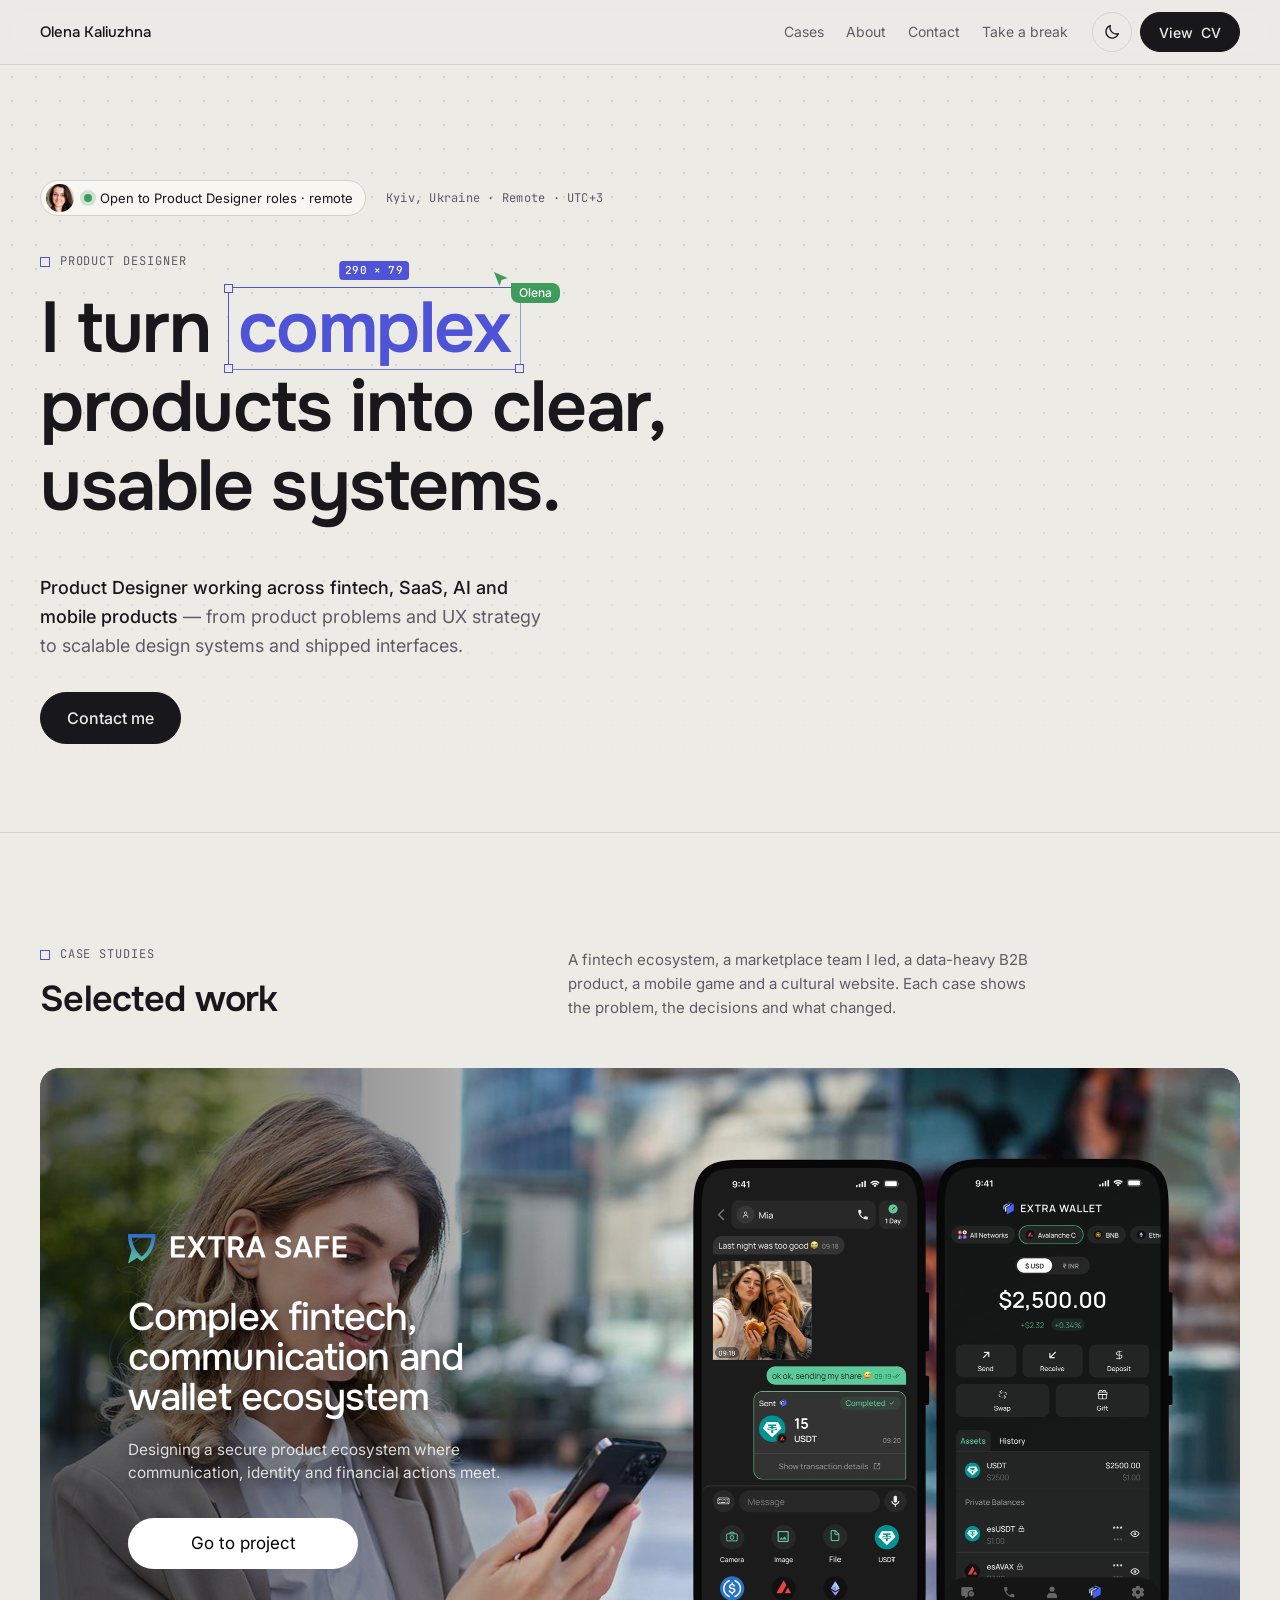
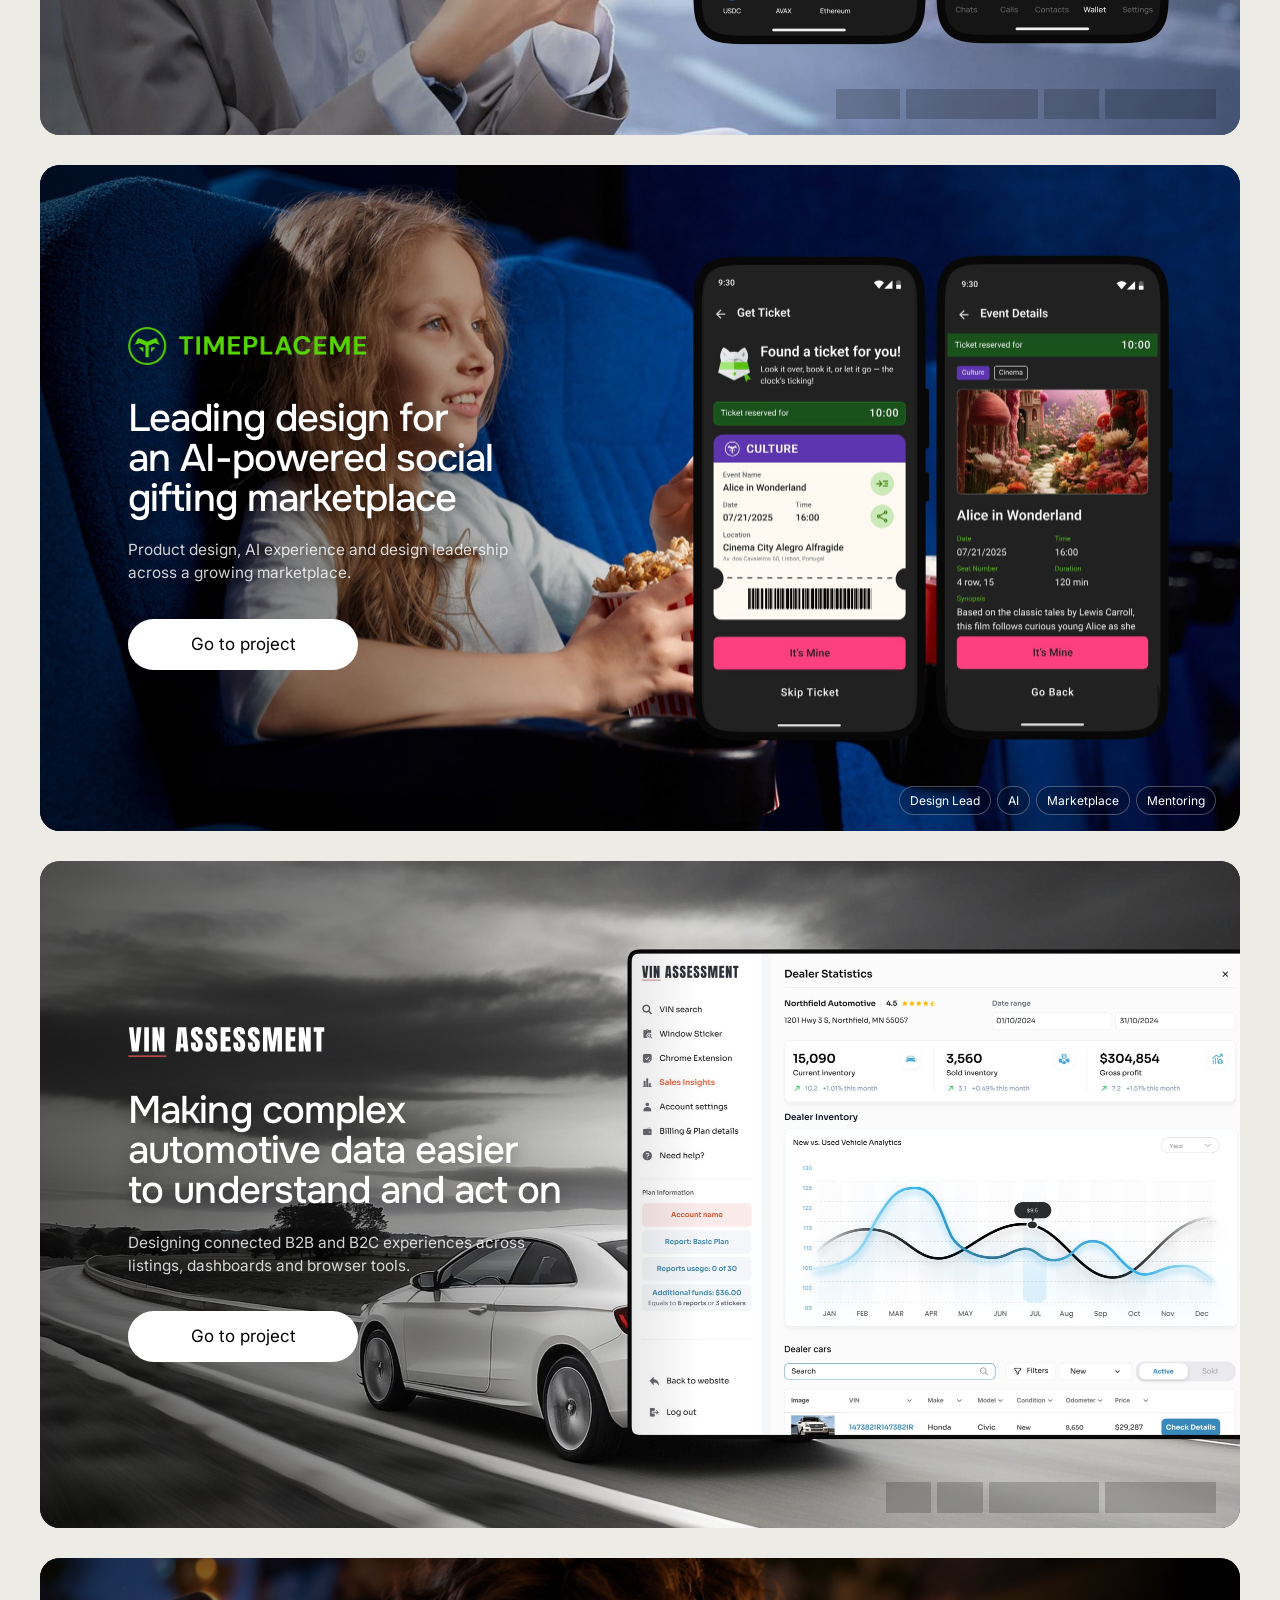
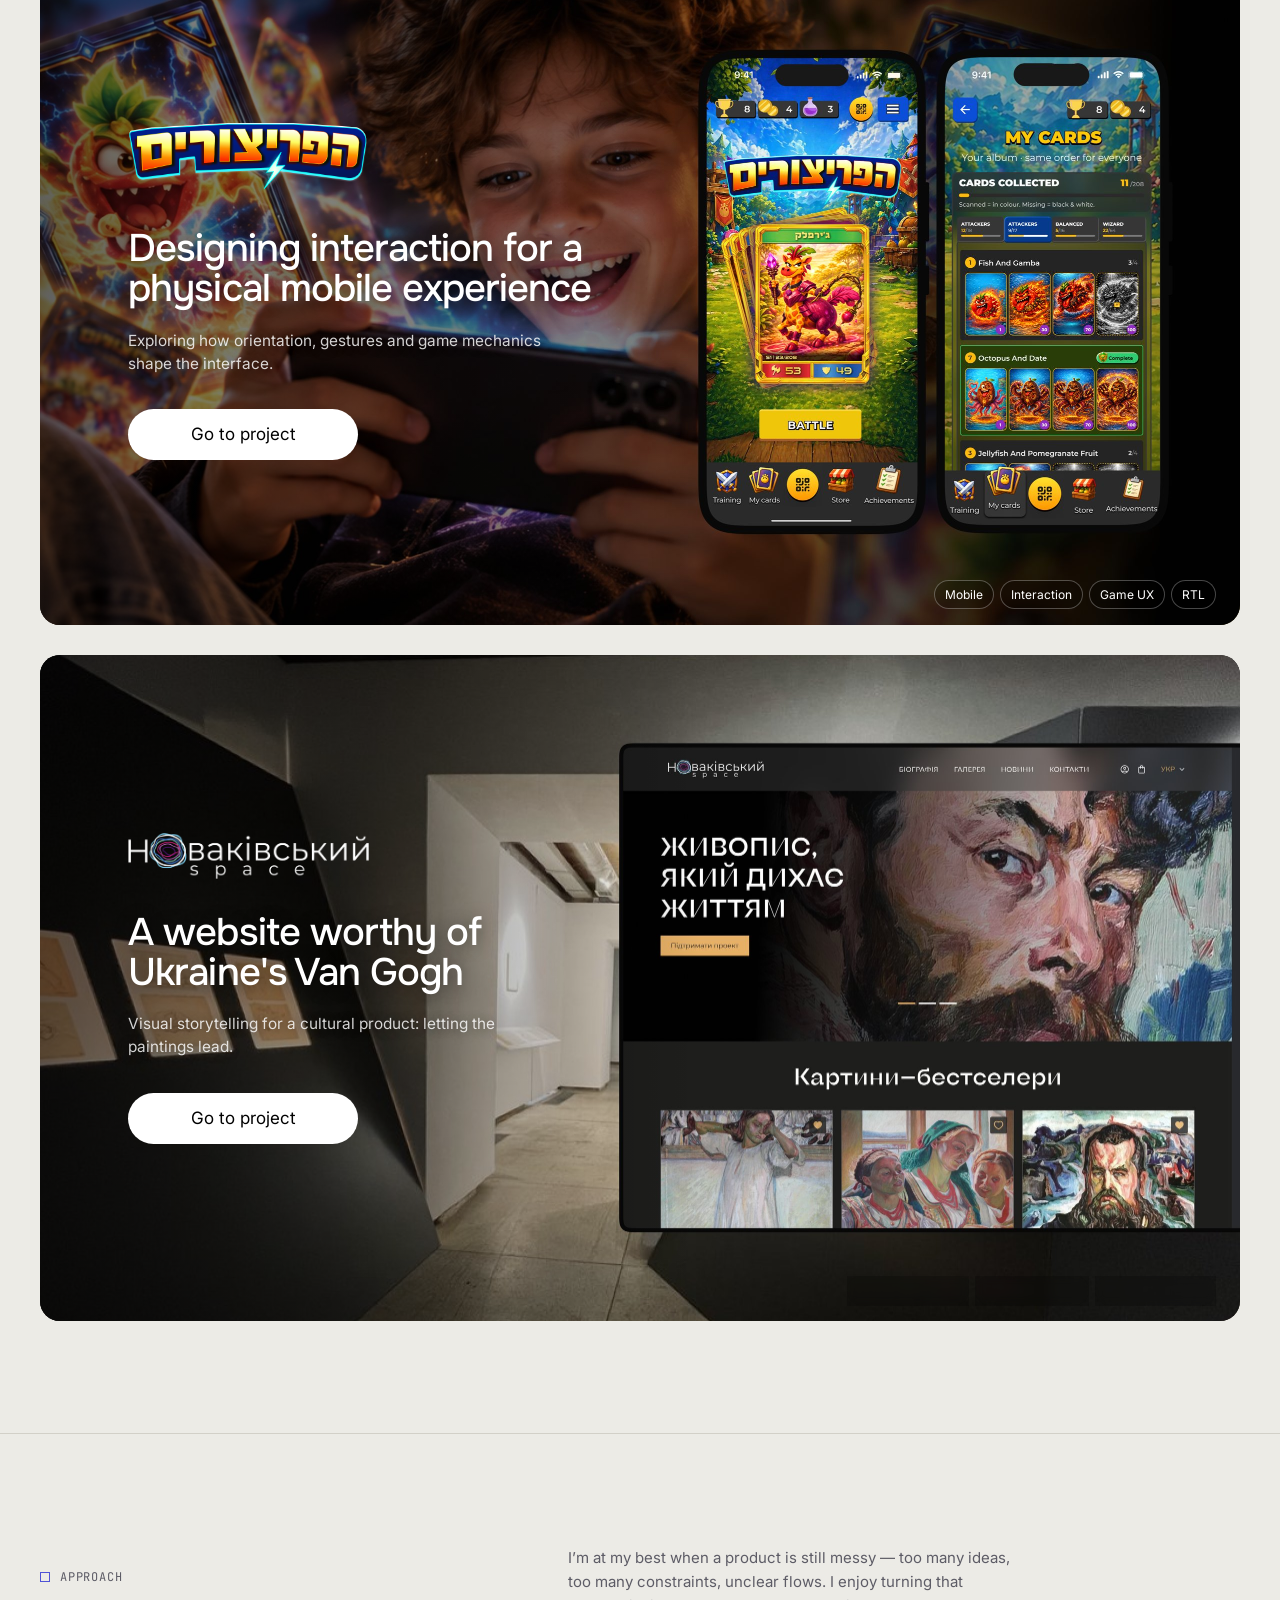
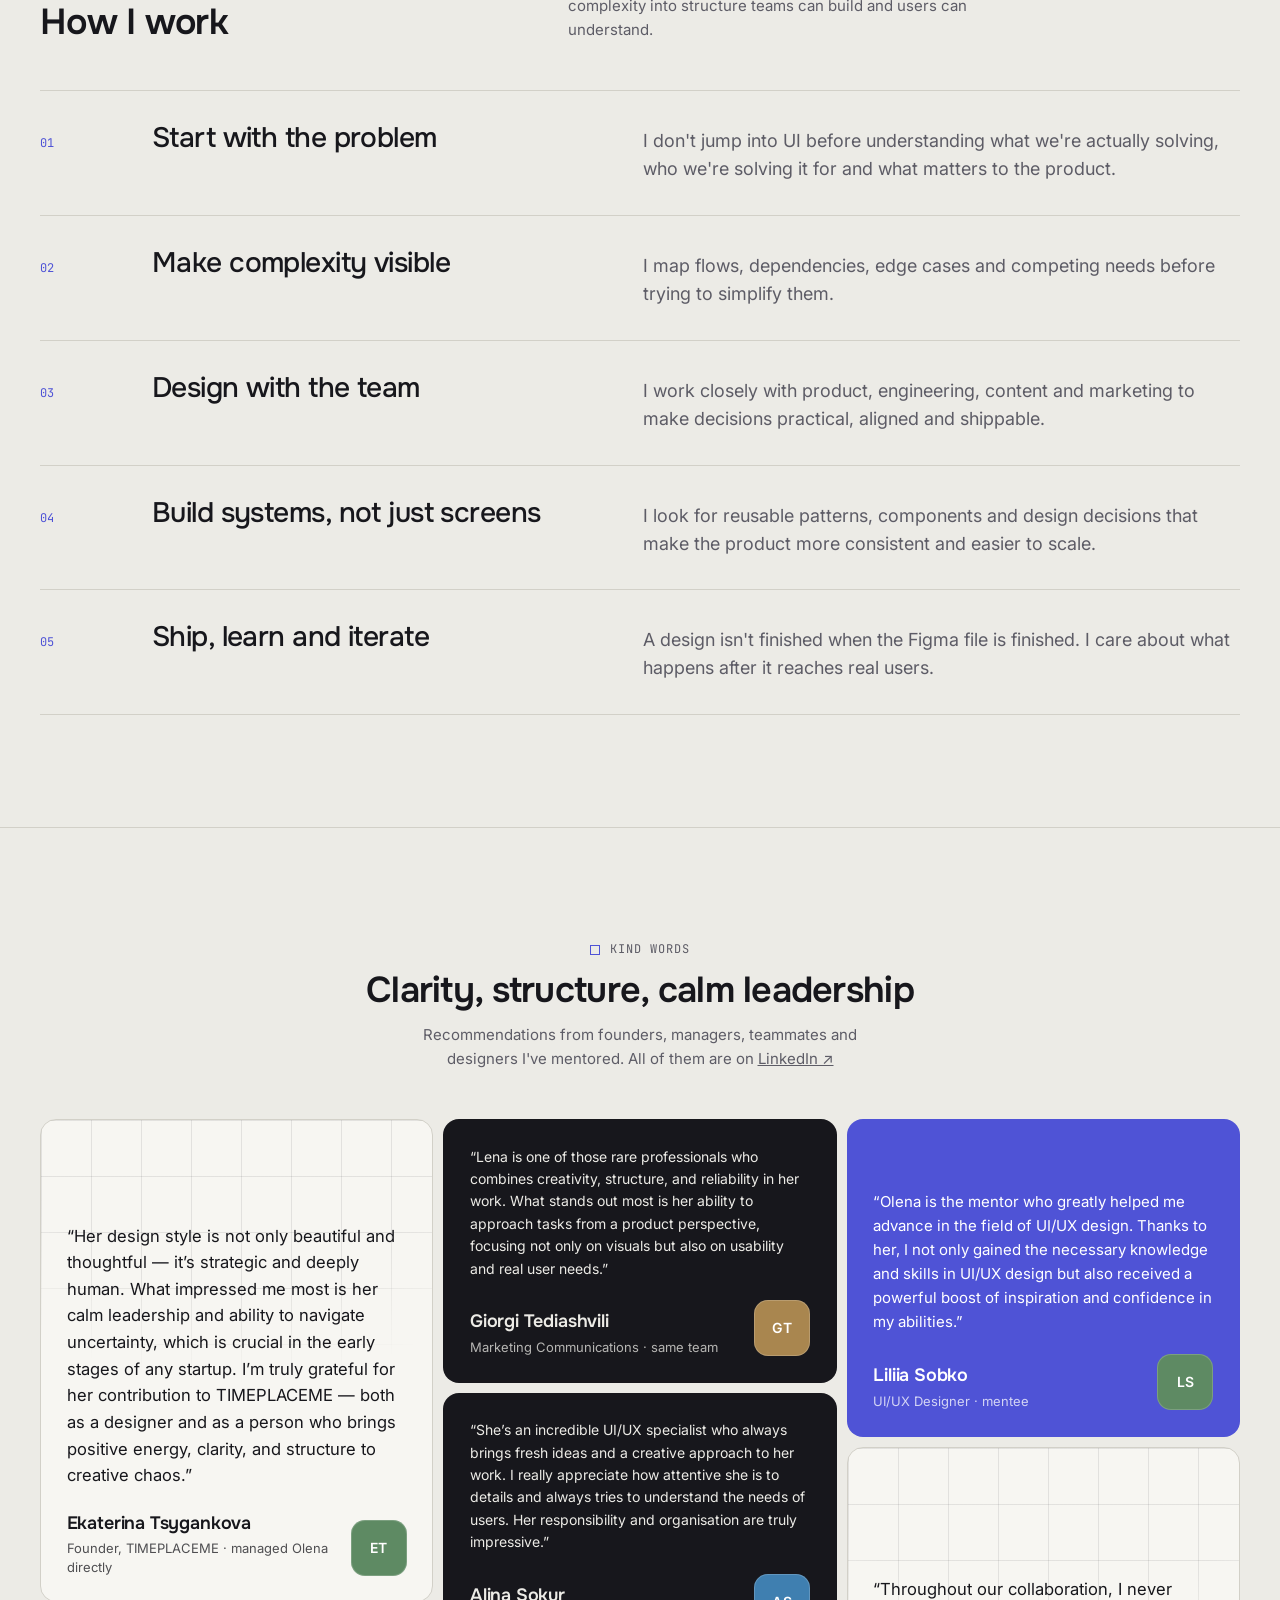
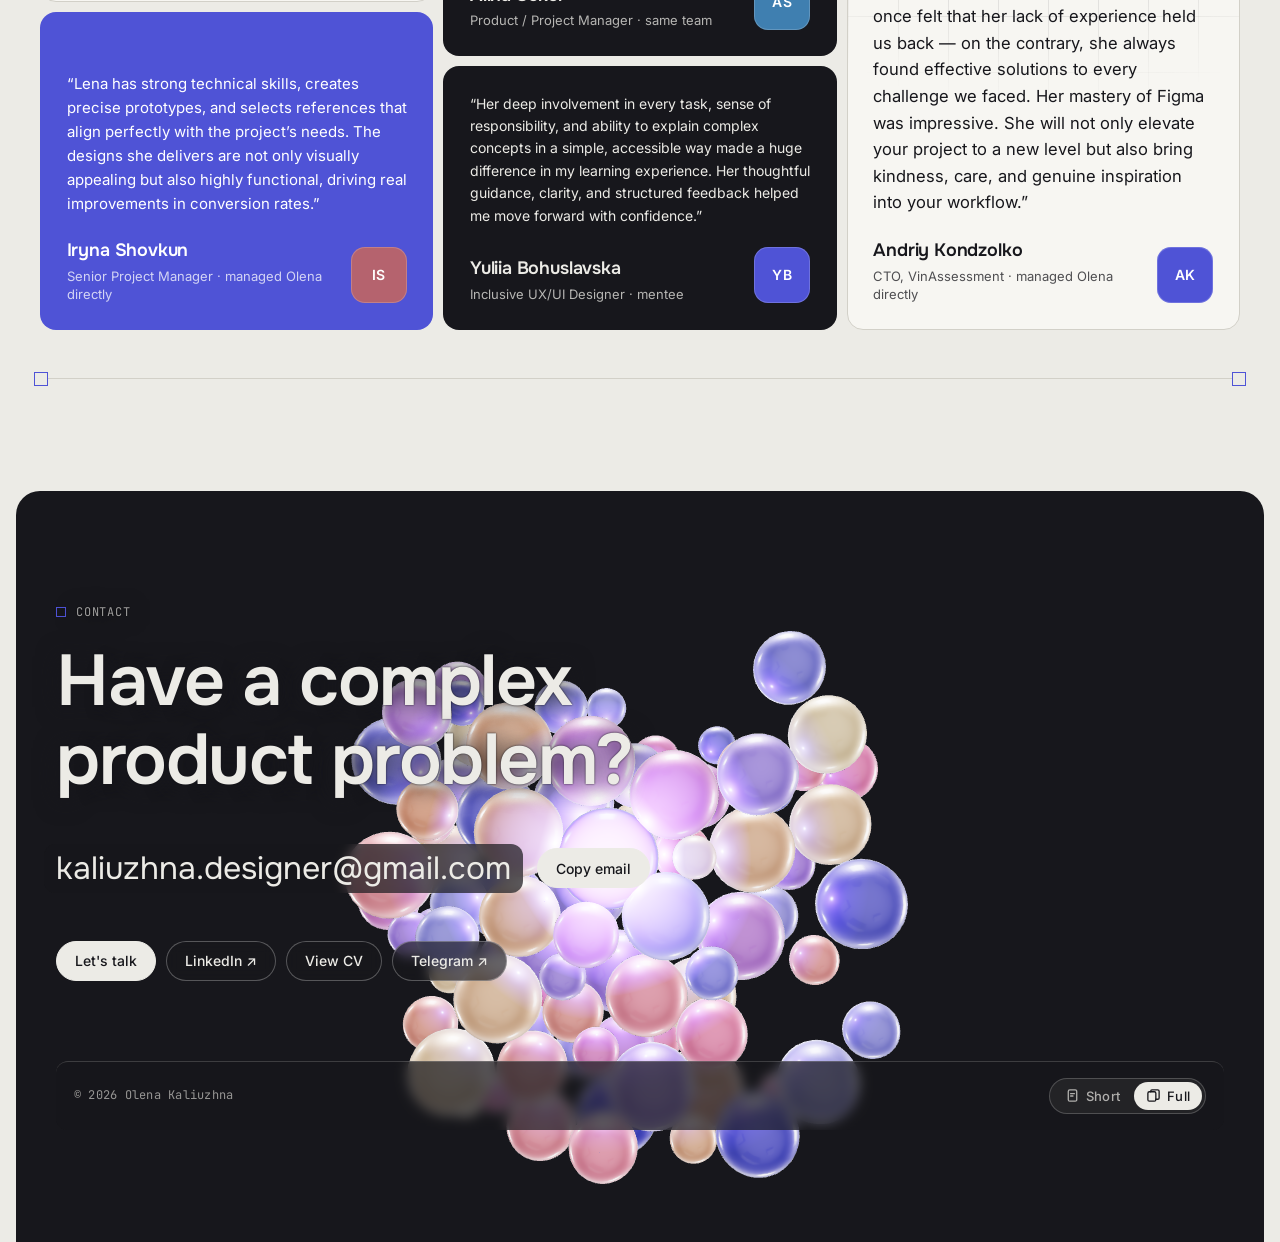
==== commit be6abb28: "Add files via upload" ====
--- a/index.html
+++ b/index.html
@@ -8,7 +8,7 @@
 <link rel="preconnect" href="https://fonts.googleapis.com">
 <link rel="preconnect" href="https://fonts.gstatic.com" crossorigin>
 <link rel="stylesheet" href="https://fonts.googleapis.com/css2?family=Inter:wght@400;500;600&family=Onest:wght@500;600&family=JetBrains+Mono:wght@400;500&display=swap">
-<link rel="stylesheet" href="styles.css?v=202610071457">
+<link rel="stylesheet" href="styles.css?v=202610071758">
 <script>try{var t=localStorage.getItem('ok-theme');if(t)document.documentElement.setAttribute('data-theme',t);}catch(e){}</script>
 </head>
 <body>
@@ -167,7 +167,7 @@
       <a class="btn ghost" href="cv.pdf" download="Olena_Kaliuzhna_CV.pdf" target="_blank" rel="noopener">Download PDF</a>
       <button class="btn icon-btn" type="button" id="cv-close" aria-label="Close CV">✕</button>
     </div>
-    <div class="cv-scroll"><img src="cv.jpg" alt="CV of Olena Kaliuzhna, Product Designer: contacts, skills, experience, education" loading="lazy" width="1500" height="2725"></div>
+    <div class="cv-scroll"><img src="cv.jpg" alt="CV of Olena Kaliuzhna, Product Designer: summary, skills, experience, education" loading="lazy" width="1500" height="3908"></div>
   </div>
 </div>
 
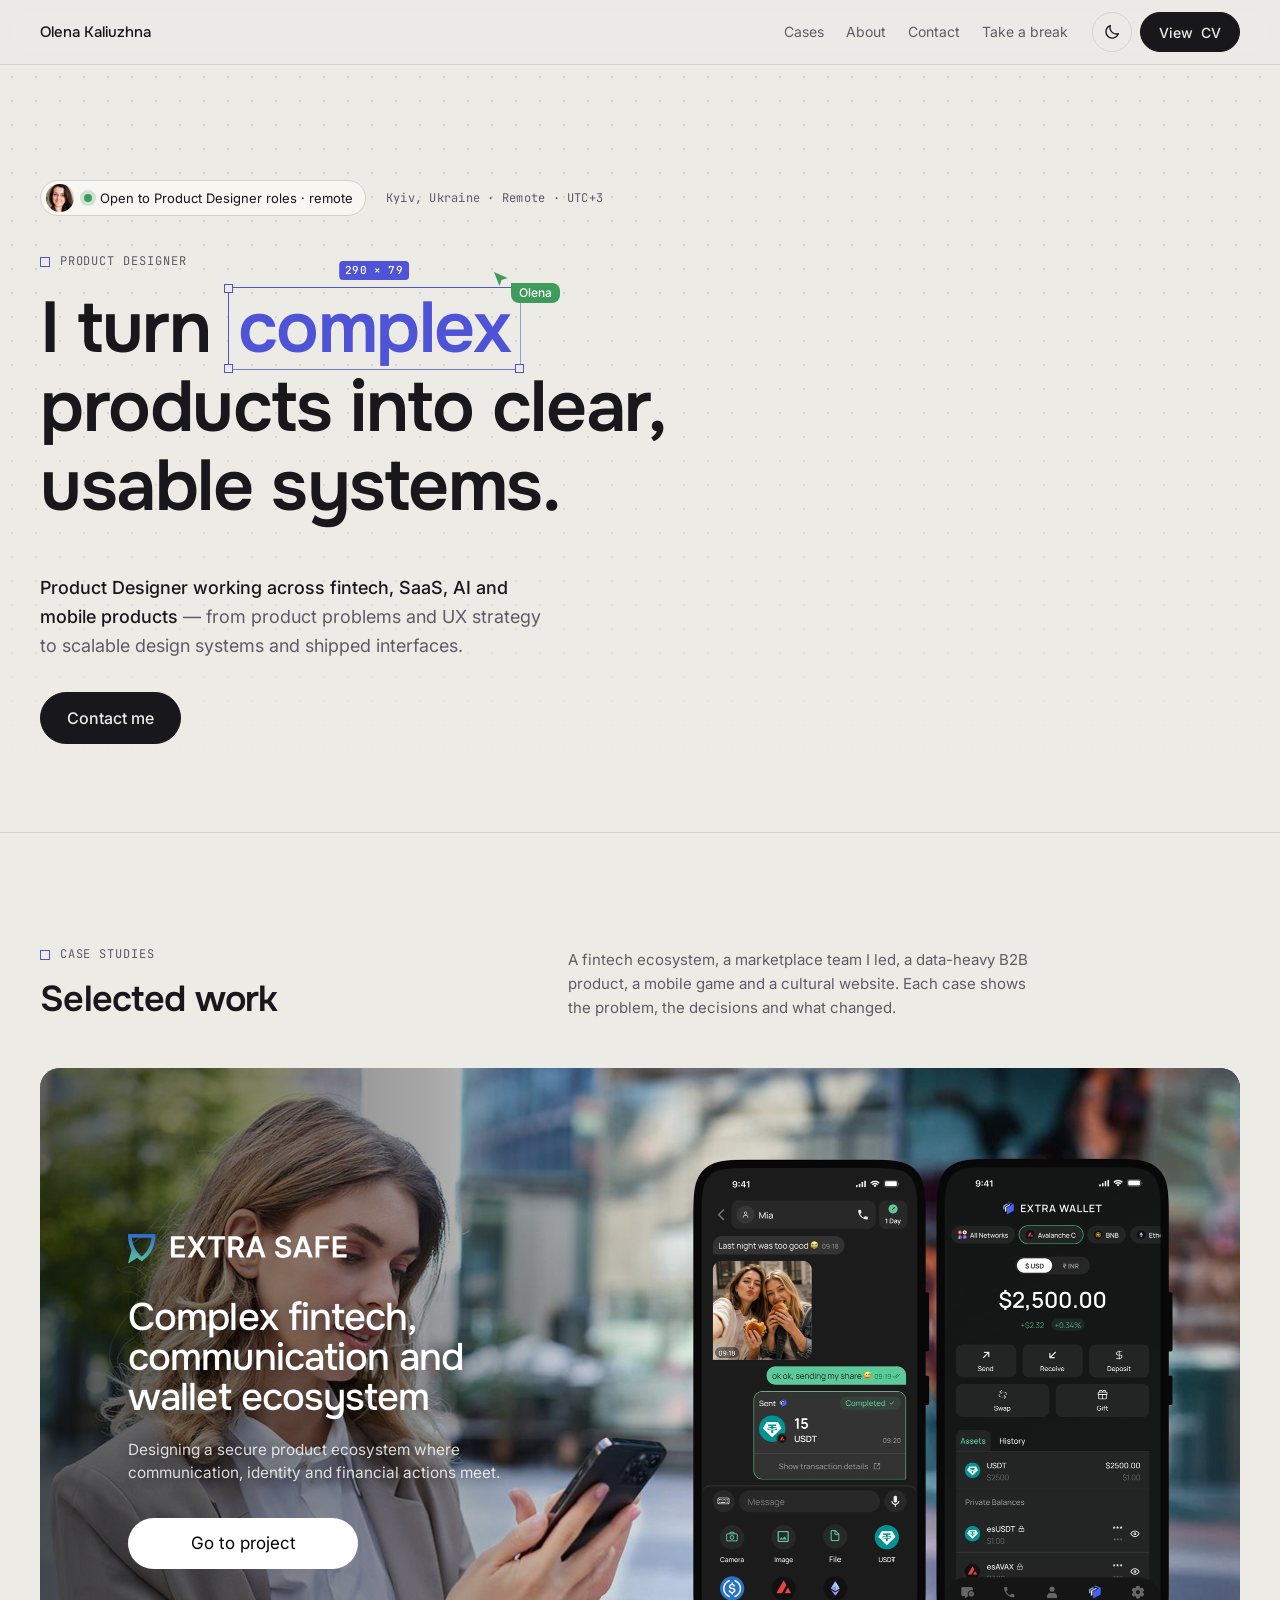
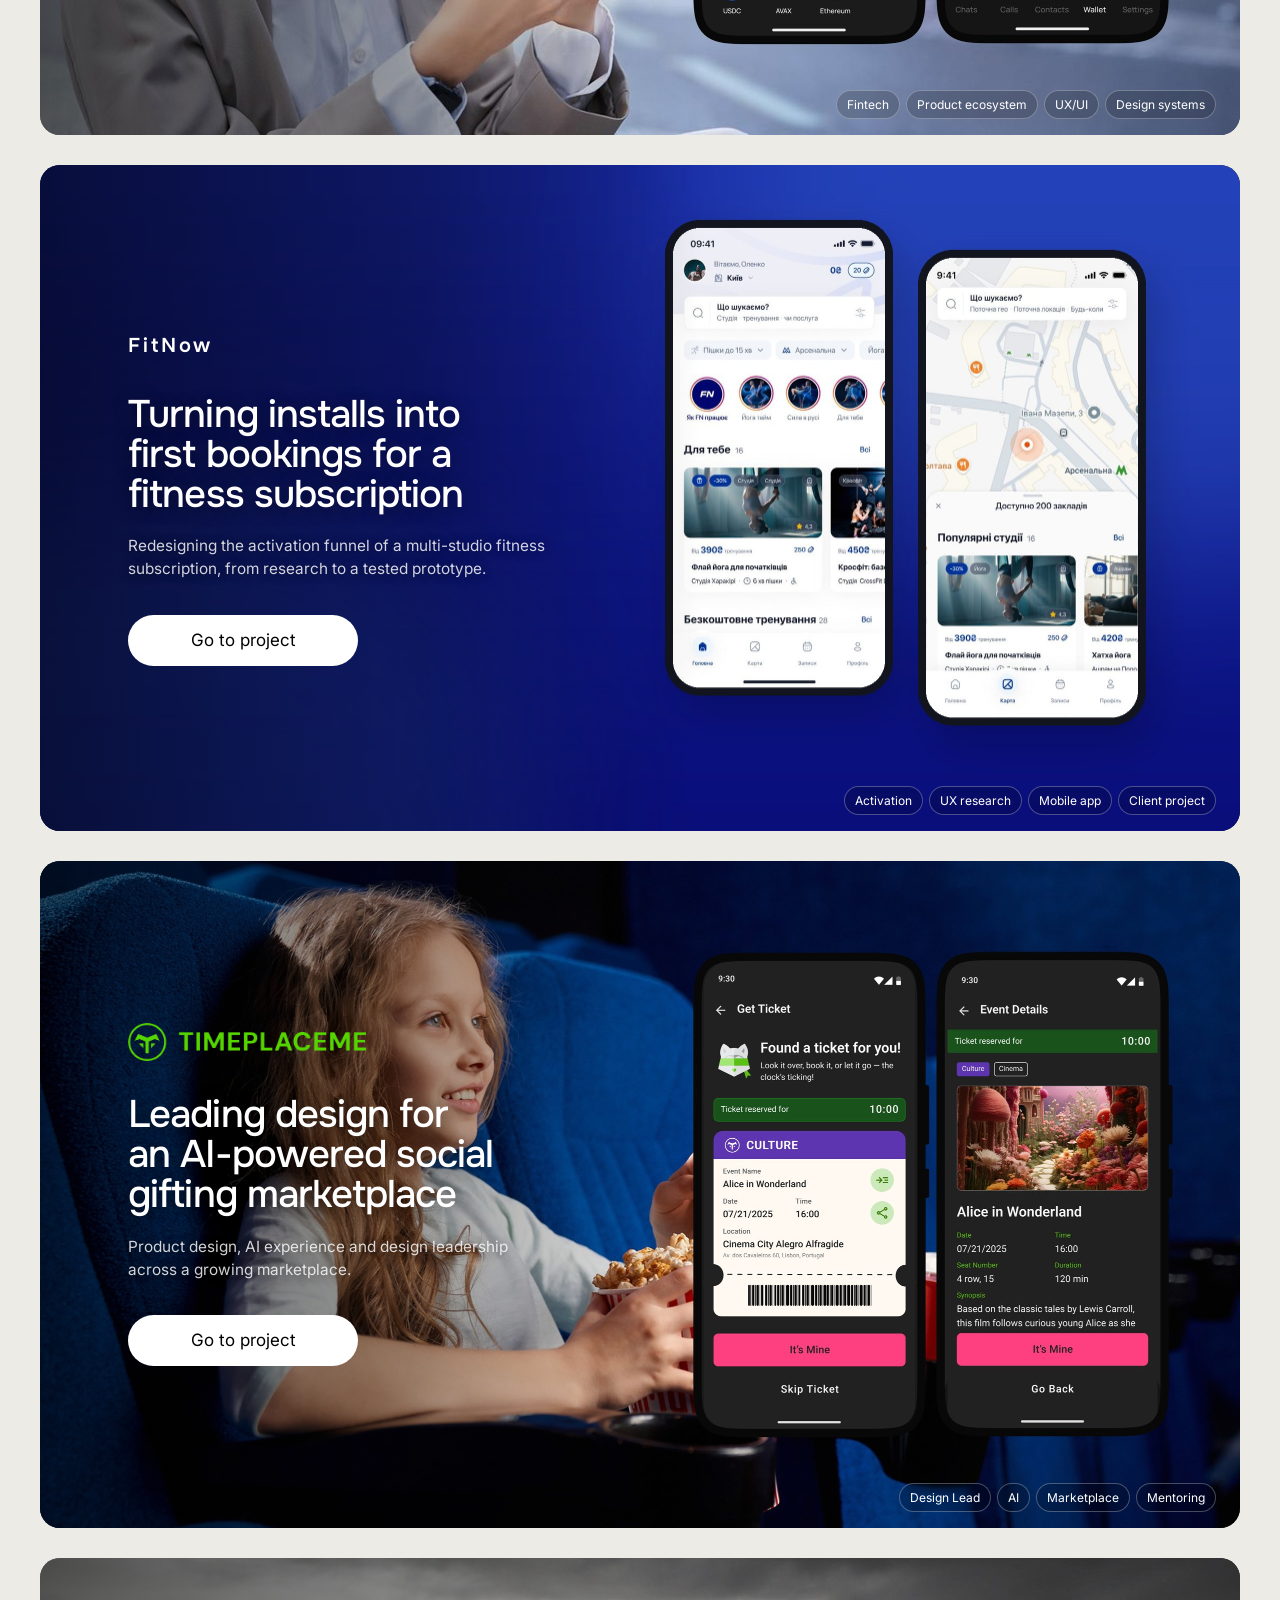
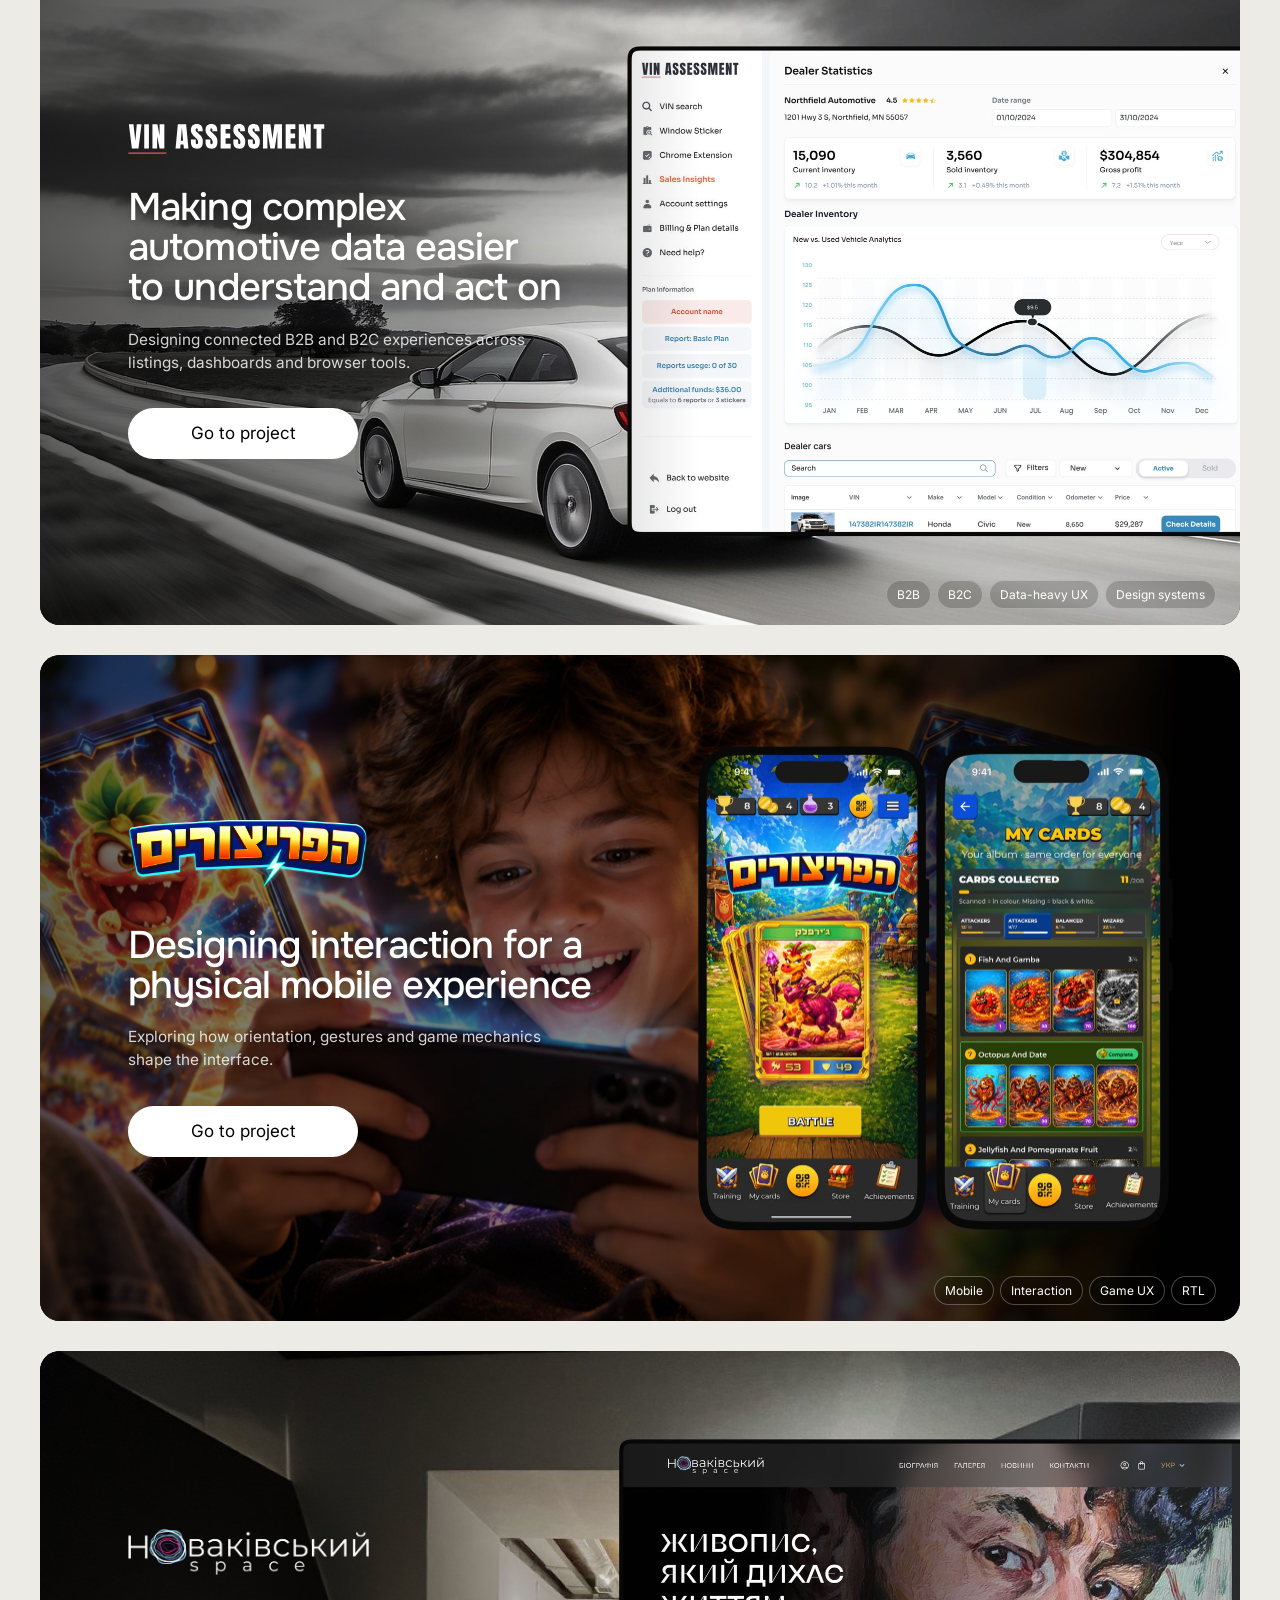
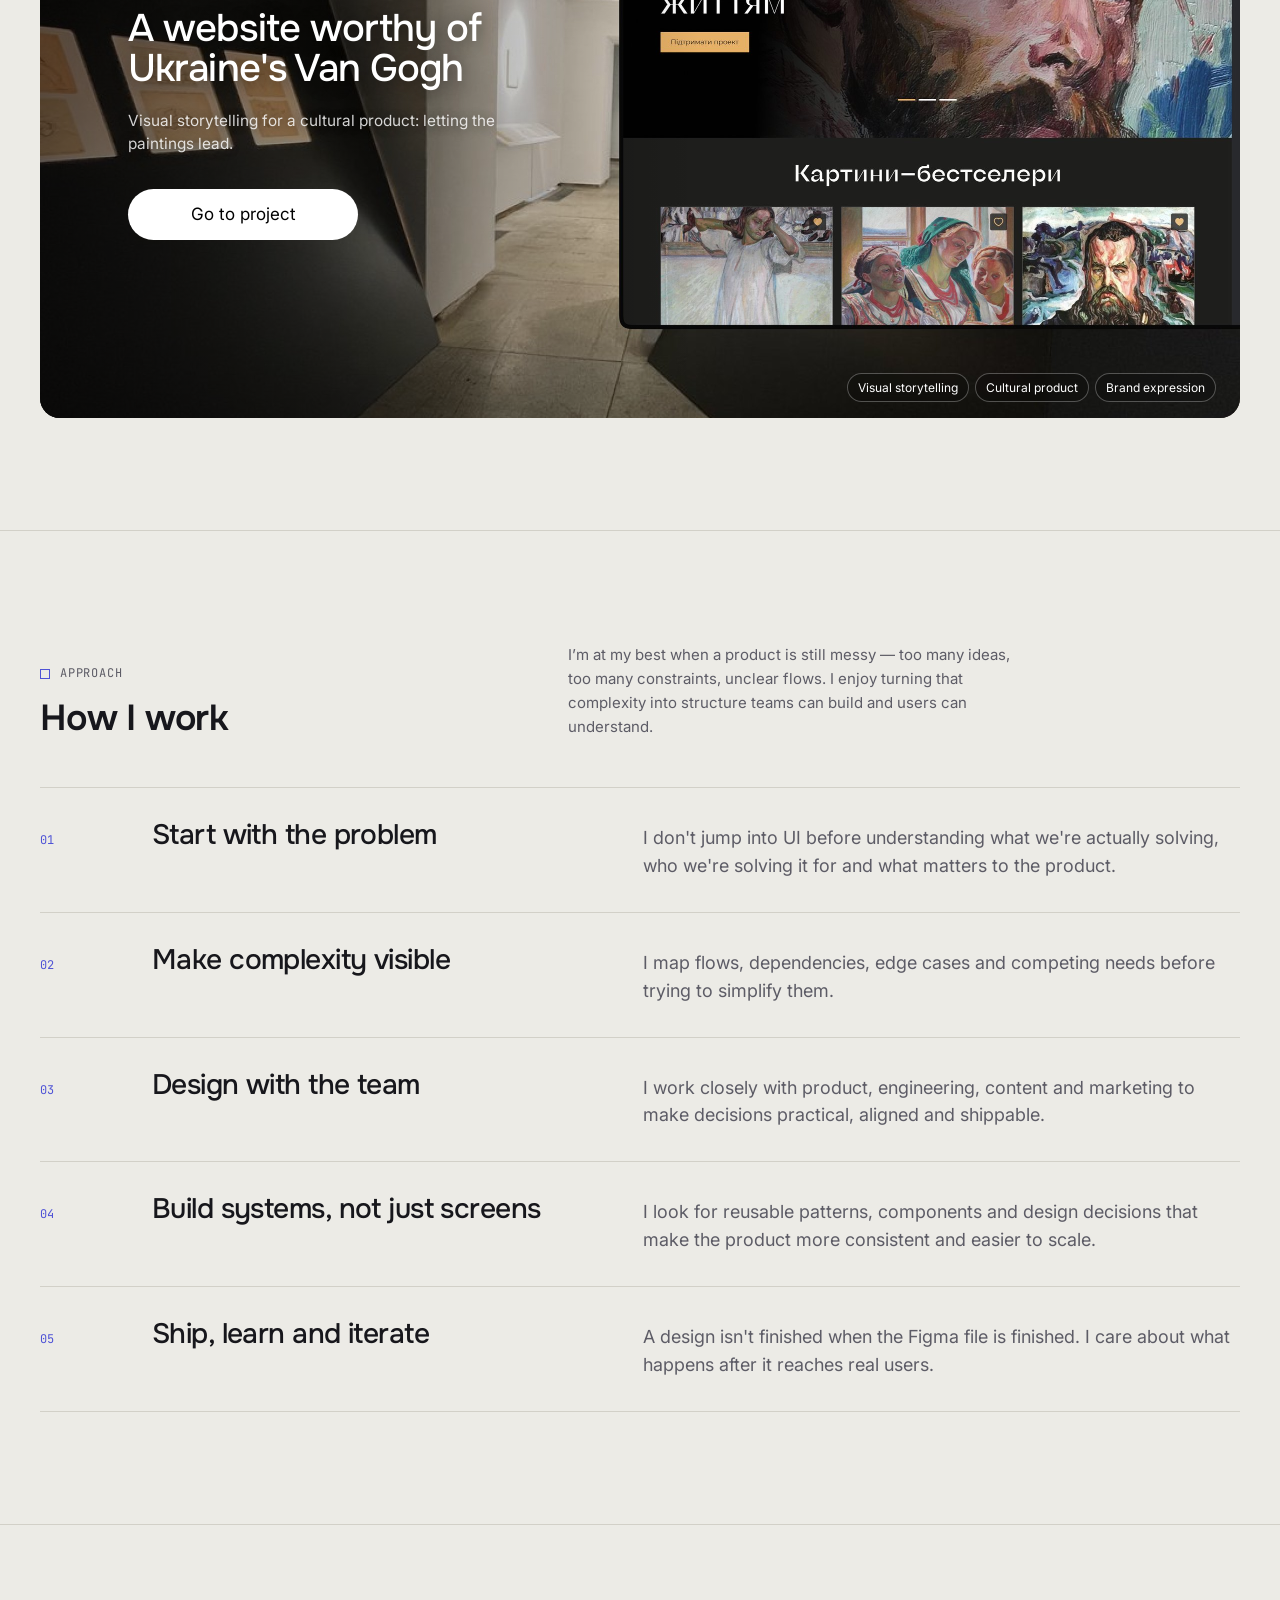
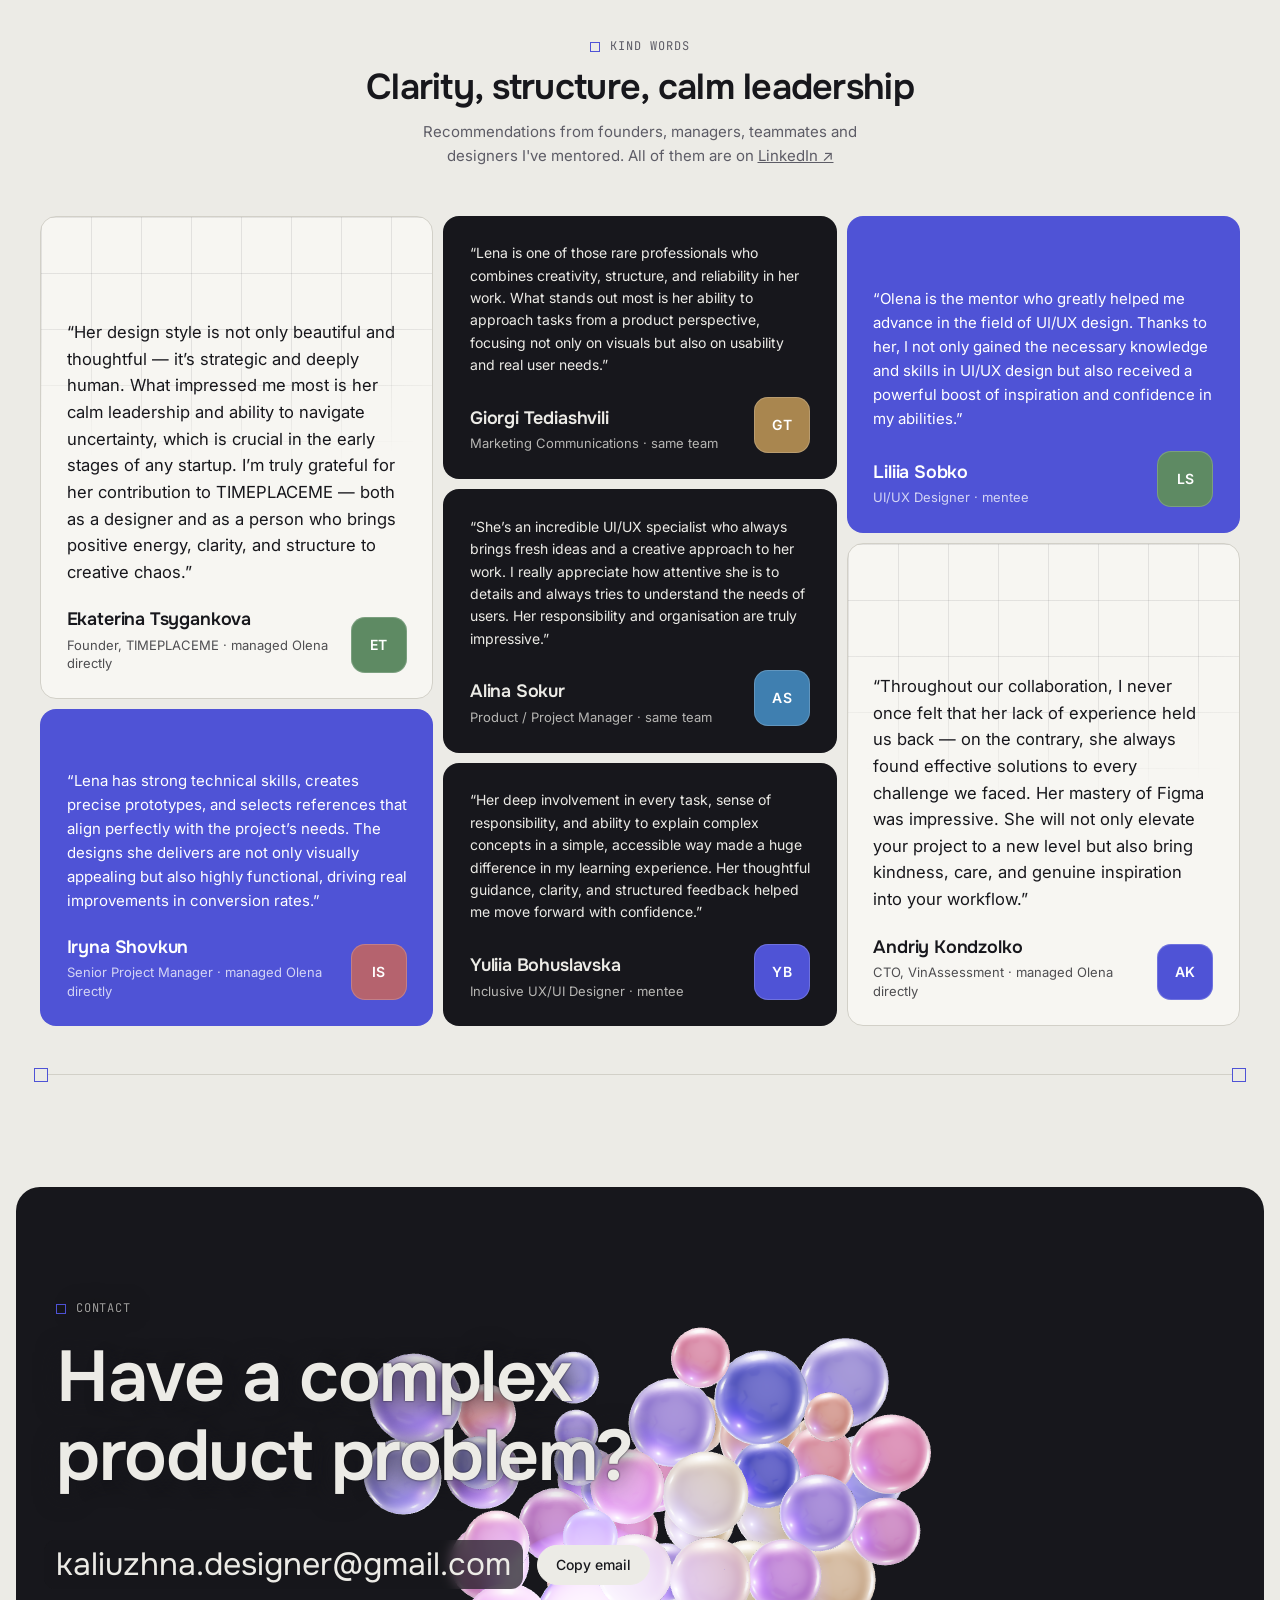
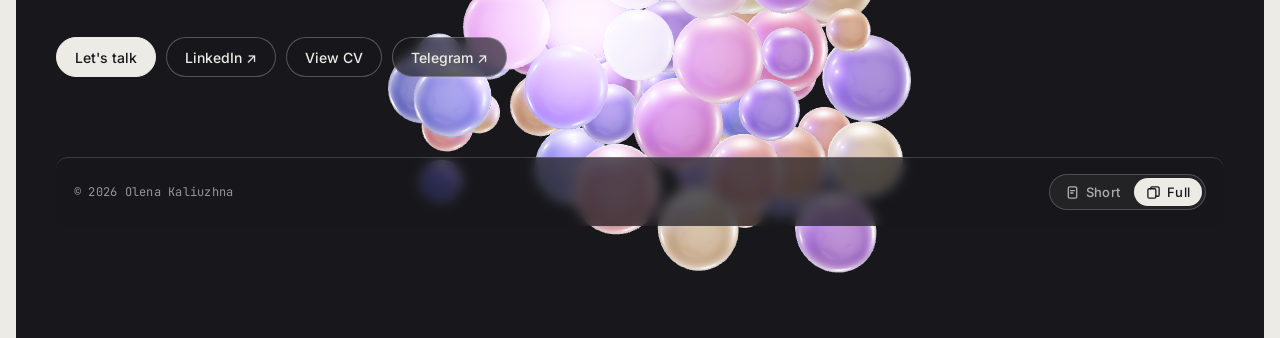
==== commit fed169fa: "Add files via upload" ====
--- a/index.html
+++ b/index.html
@@ -8,7 +8,7 @@
 <link rel="preconnect" href="https://fonts.googleapis.com">
 <link rel="preconnect" href="https://fonts.gstatic.com" crossorigin>
 <link rel="stylesheet" href="https://fonts.googleapis.com/css2?family=Inter:wght@400;500;600&family=Onest:wght@500;600&family=JetBrains+Mono:wght@400;500&display=swap">
-<link rel="stylesheet" href="styles.css?v=202610071758">
+<link rel="stylesheet" href="styles.css?v=202610181628">
 <script>try{var t=localStorage.getItem('ok-theme');if(t)document.documentElement.setAttribute('data-theme',t);}catch(e){}</script>
 </head>
 <body>
@@ -66,6 +66,16 @@
           </div>
           <div class="proj-tags" aria-label="Tags"><span>Fintech</span><span>Product ecosystem</span><span>UX/UI</span><span>Design systems</span></div>
         </a>
+        <a class="proj" href="case-fitnow.html" style="--tint:#02066F" aria-label="FitNow: Turning installs into first bookings for a fitness subscription. Go to project">
+          <div class="proj-bg"><img src="fn-card-bg.jpg" alt="" loading="lazy" width="2400" height="1334"></div>
+          <div class="proj-in">
+            <div class="proj-logo"><span class="proj-word">FitNow</span></div>
+            <h3>Turning installs into first bookings for a fitness subscription</h3>
+            <p class="proj-sub">Redesigning the activation funnel of a multi-studio fitness subscription, from research to a tested prototype.</p>
+            <span class="proj-btn">Go to project</span>
+          </div>
+          <div class="proj-tags" aria-label="Tags"><span>Activation</span><span>UX research</span><span>Mobile app</span><span>Client project</span></div>
+        </a>
         <a class="proj" href="case-timeplaceme.html" style="--tint:#8BC34A" aria-label="TIMEPLACEME, Inc: Leading design for an AI-powered social gifting marketplace. Go to project">
           <div class="proj-bg"><img src="tpm-card-bg-v2.jpg" alt="" loading="lazy" width="2400" height="1334"></div>
           <div class="proj-in">
--- a/styles.css
+++ b/styles.css
@@ -1056,3 +1056,13 @@
   .tb-col:nth-child(2){grid-template-columns:repeat(3,minmax(0,1fr))}
 }
 @media (max-width:640px){.tb-col,.tb-col:nth-child(2){grid-template-columns:minmax(0,1fr)}}
+/* Phone screen galleries (FitNow case) */
+.phones{display:grid;grid-template-columns:repeat(auto-fill,minmax(150px,1fr));gap:16px;align-items:start;margin:8px 0 12px}
+.phones.phones-2{grid-template-columns:repeat(2,minmax(0,240px))}
+.phones figure{margin:0;display:grid;gap:8px;min-width:0}
+.phones img{width:100%;height:auto;border-radius:22px;border:1px solid var(--line);display:block;background:var(--surface)}
+.phones figcaption{font-size:.8125rem;line-height:1.4;color:var(--muted)}
+.phones figcaption b{color:var(--ink);font-weight:500}
+@media (max-width:640px){.phones{grid-template-columns:repeat(2,minmax(0,1fr))}.phones.phones-2{grid-template-columns:repeat(2,minmax(0,1fr))}}
+.results.results-4{grid-template-columns:repeat(4,minmax(0,1fr))}
+@media (max-width:640px){.results.results-4{grid-template-columns:repeat(2,minmax(0,1fr))}}
